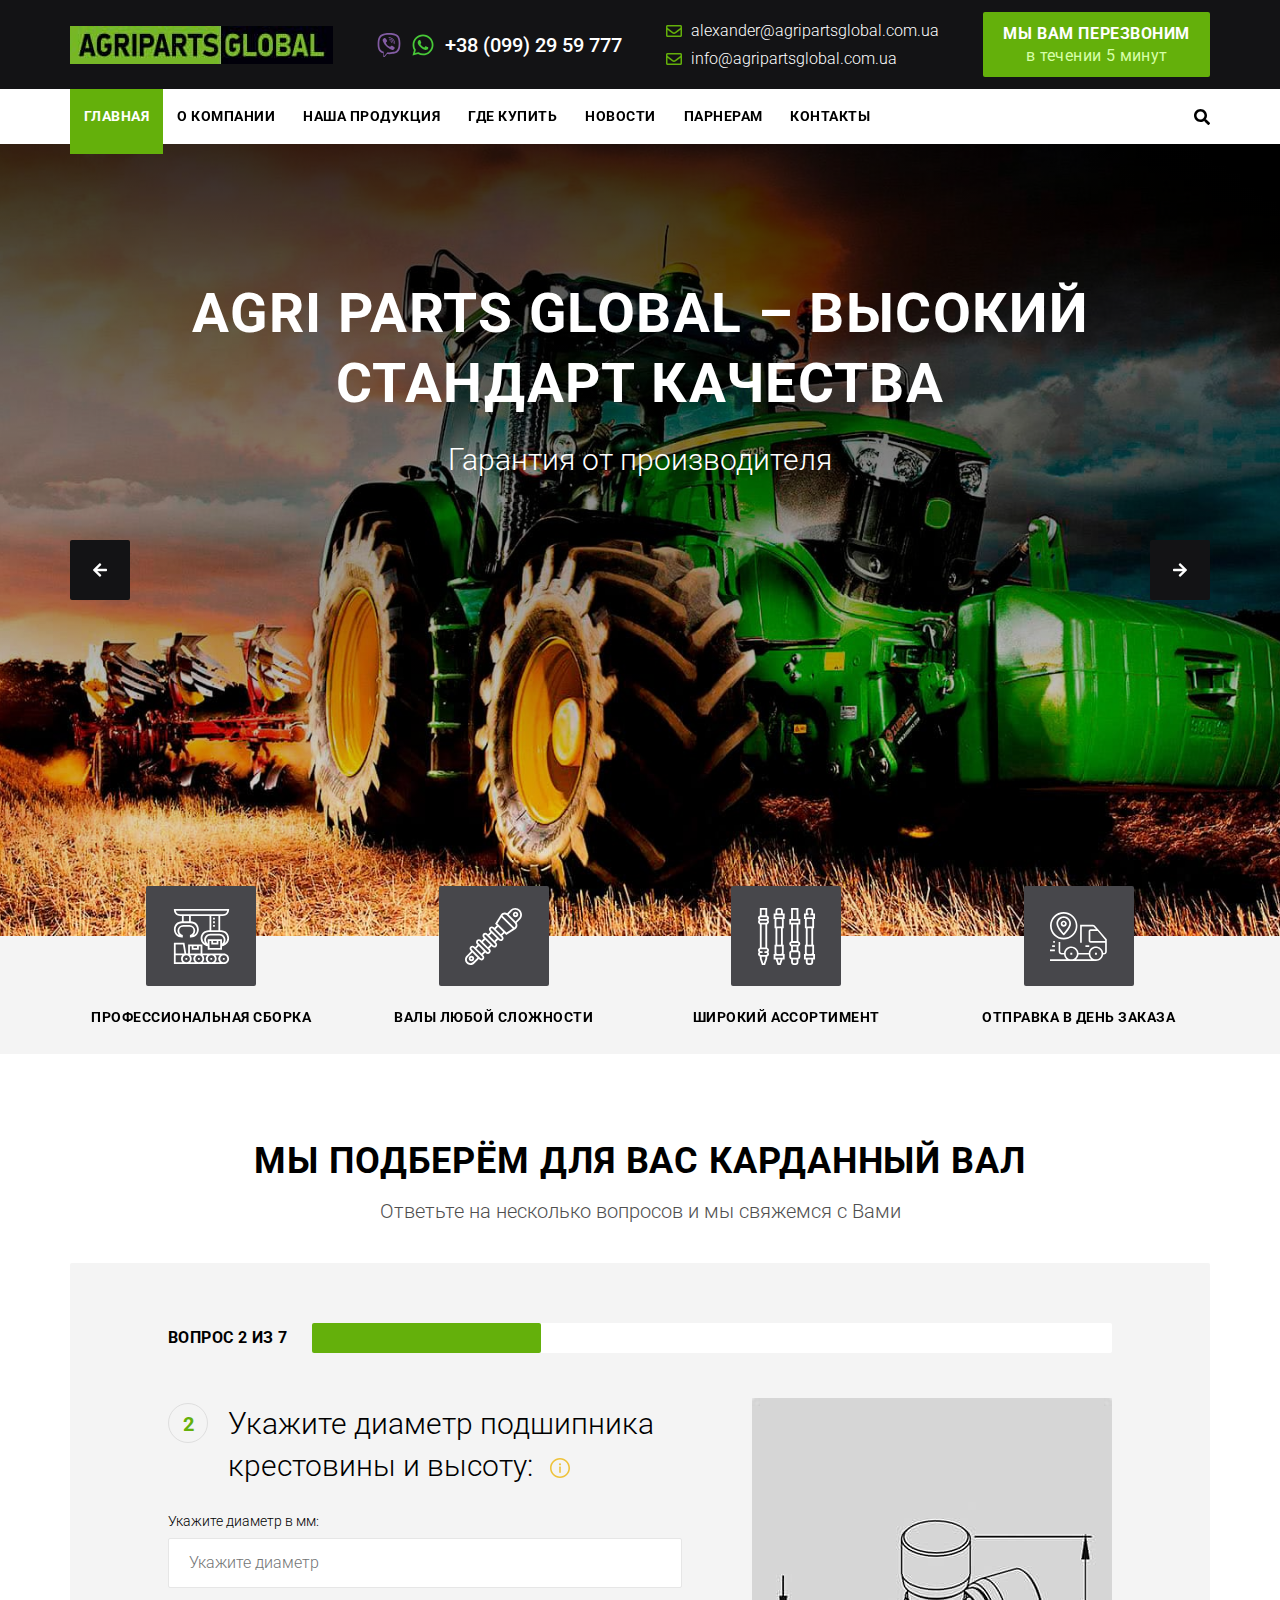
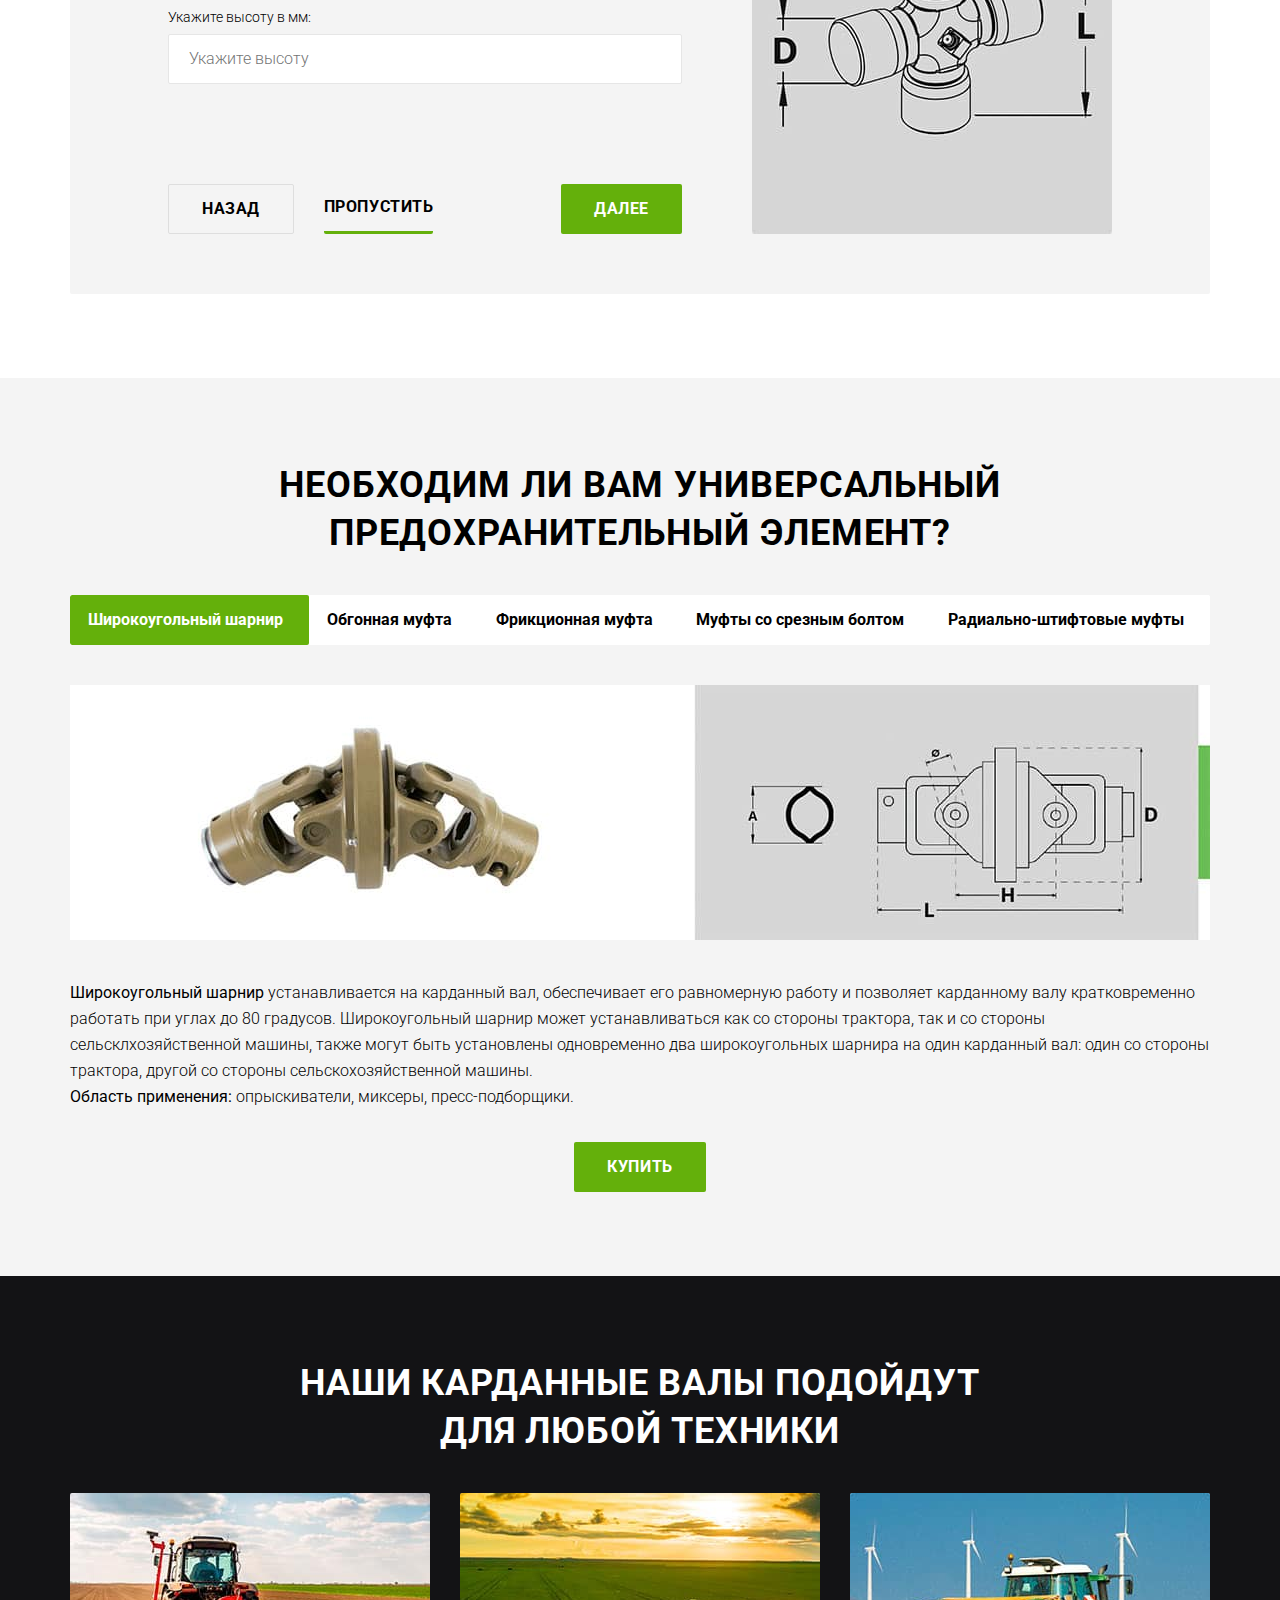
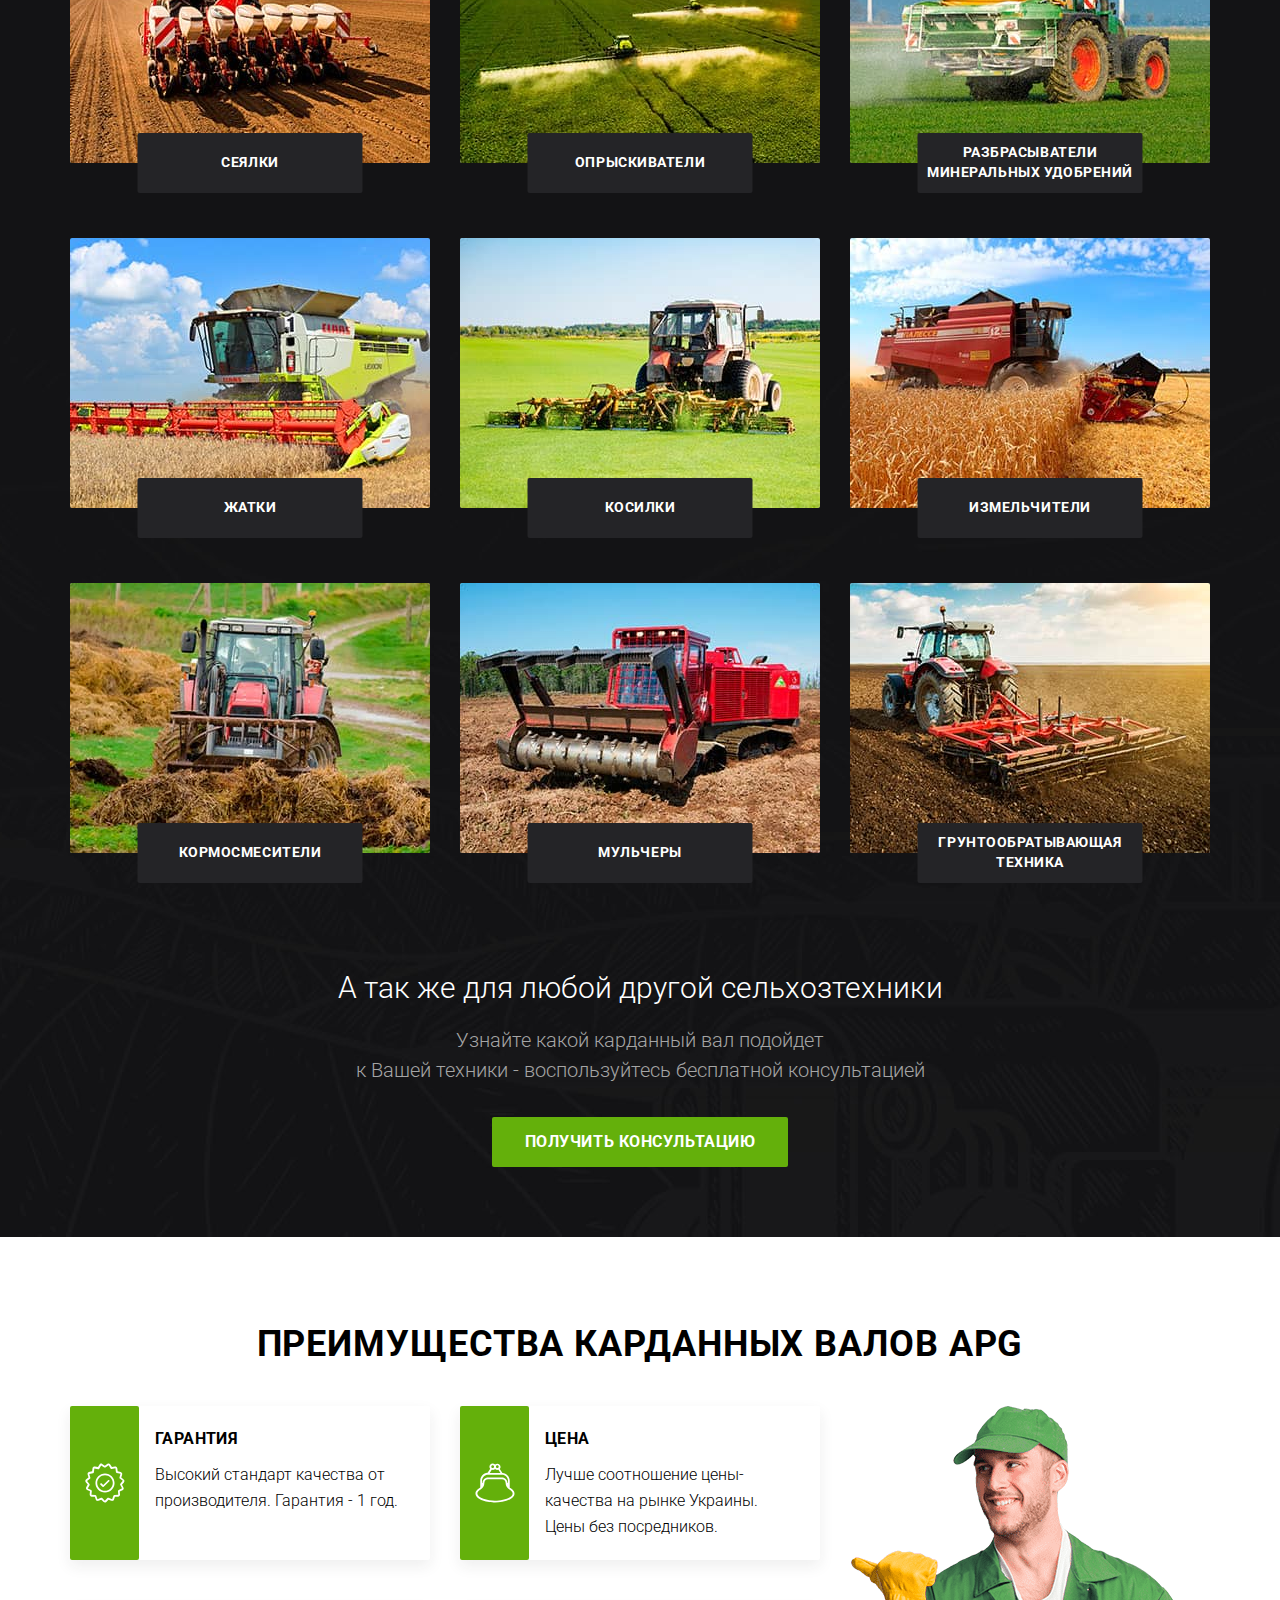
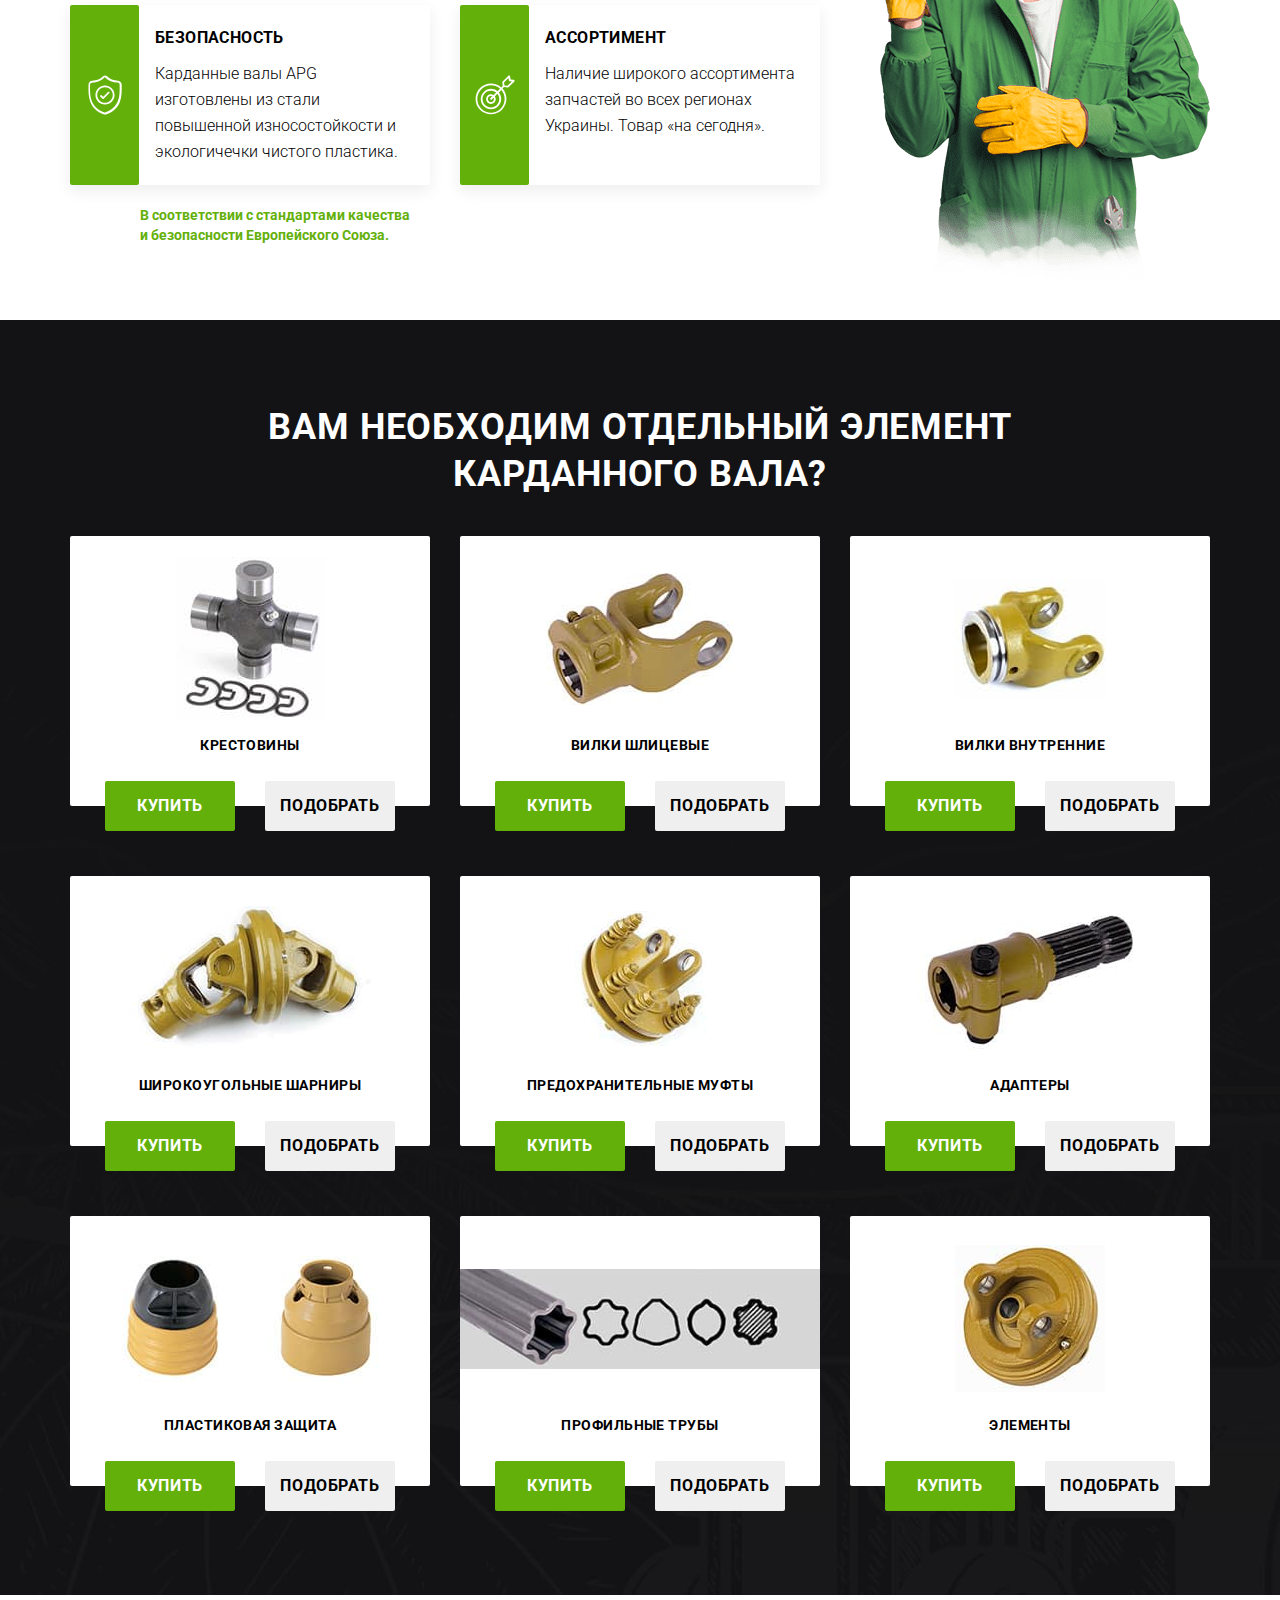
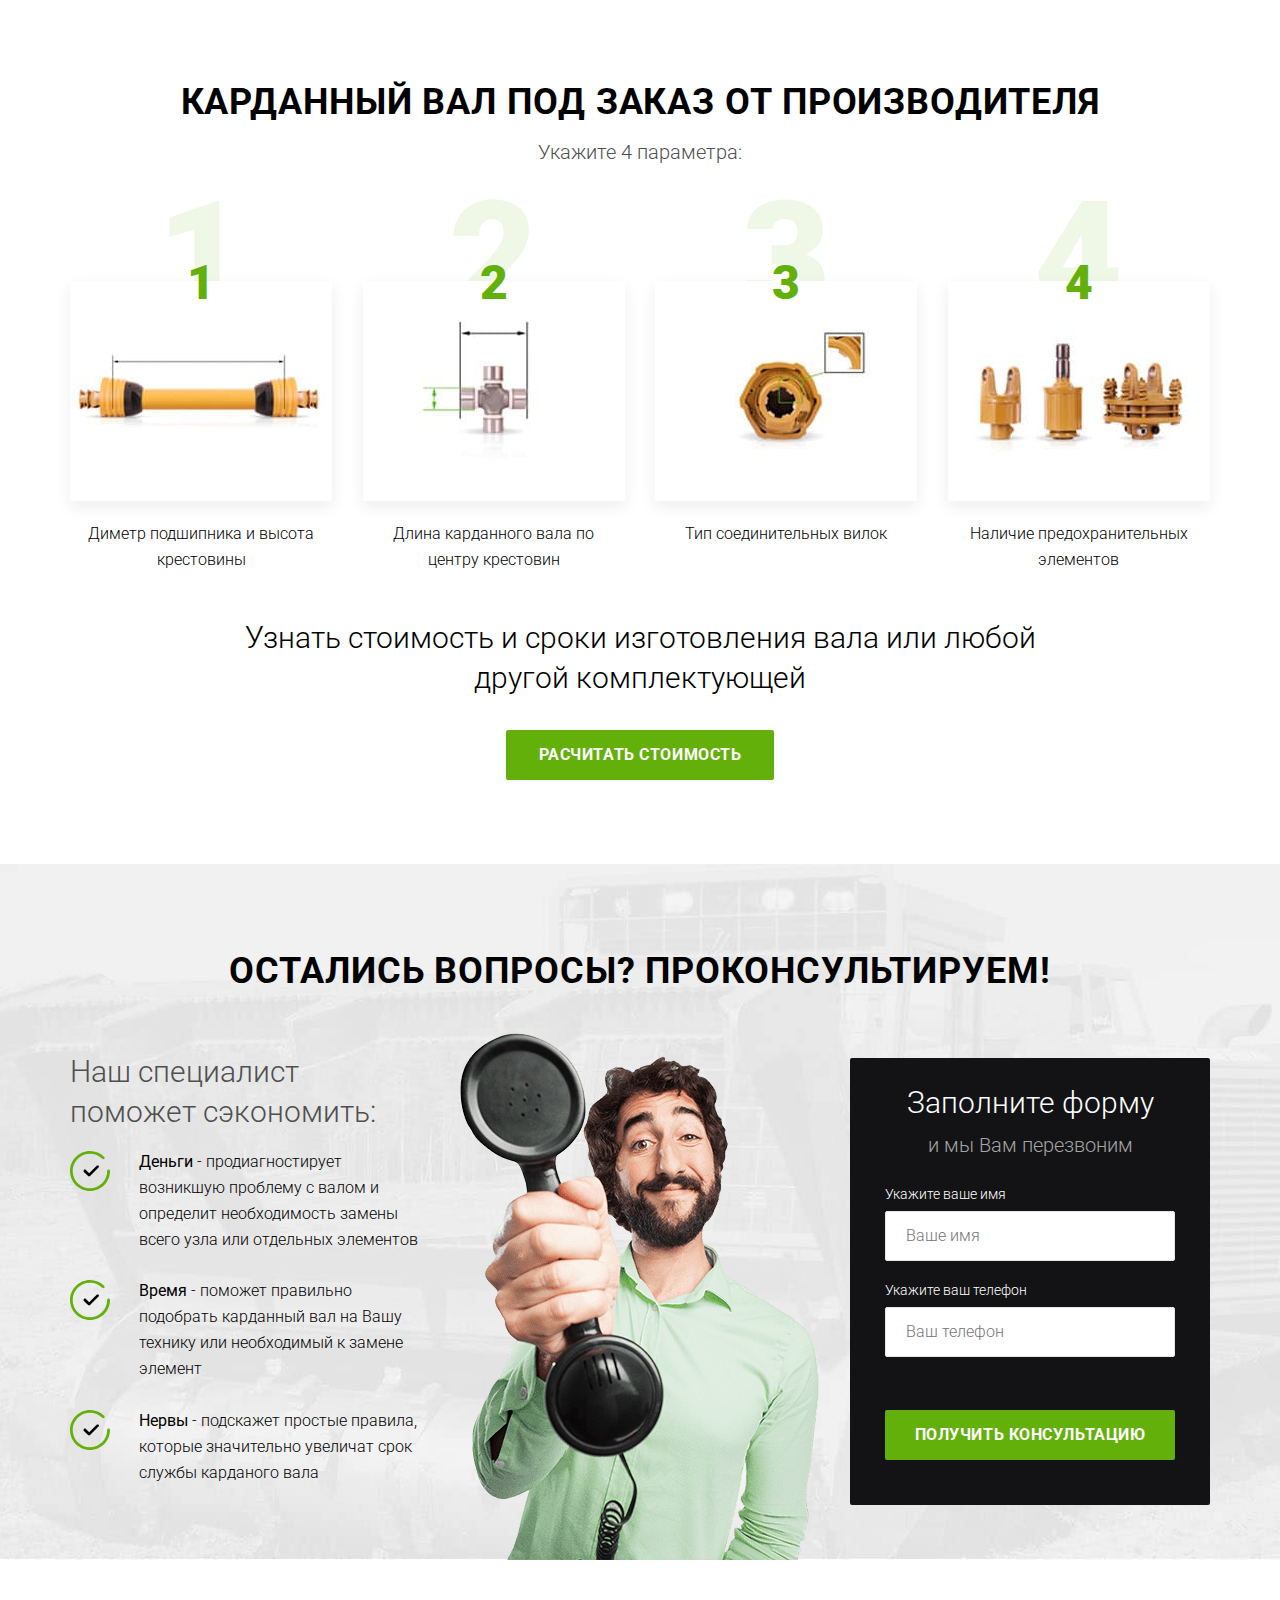
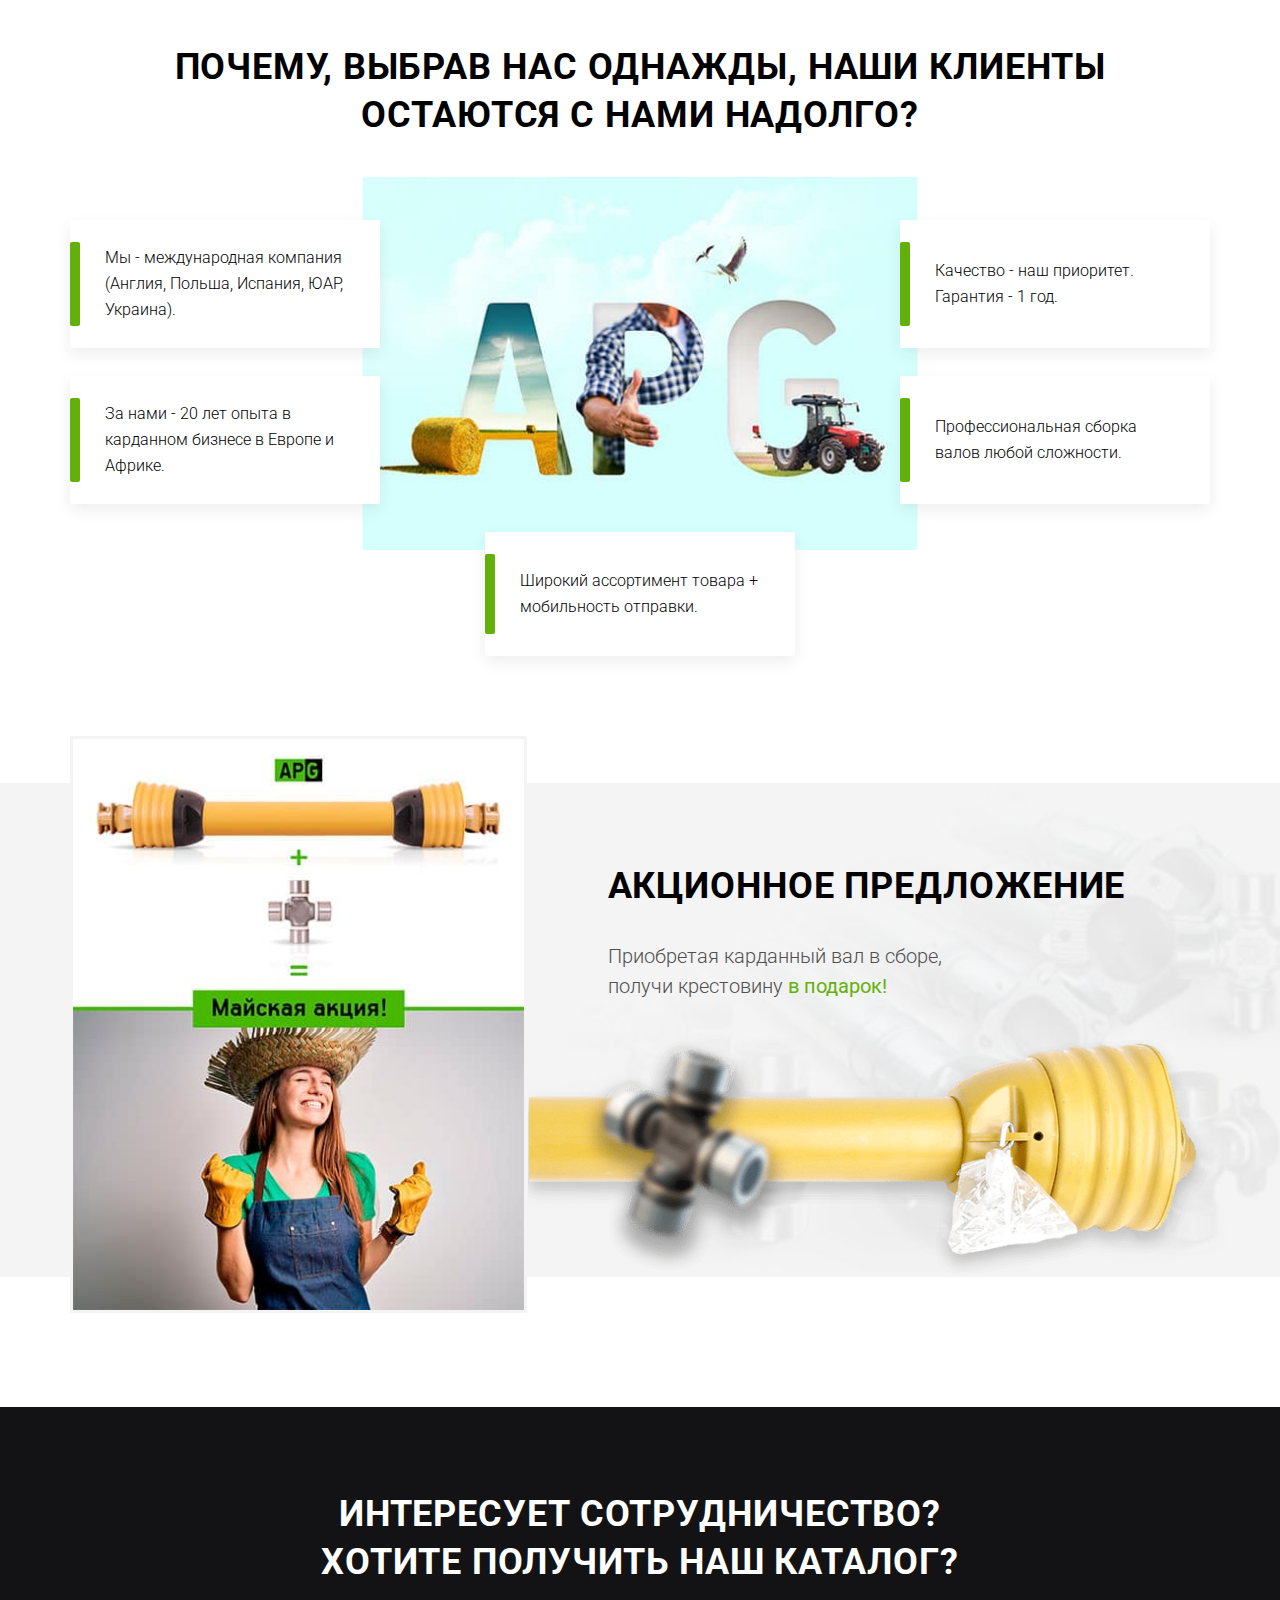
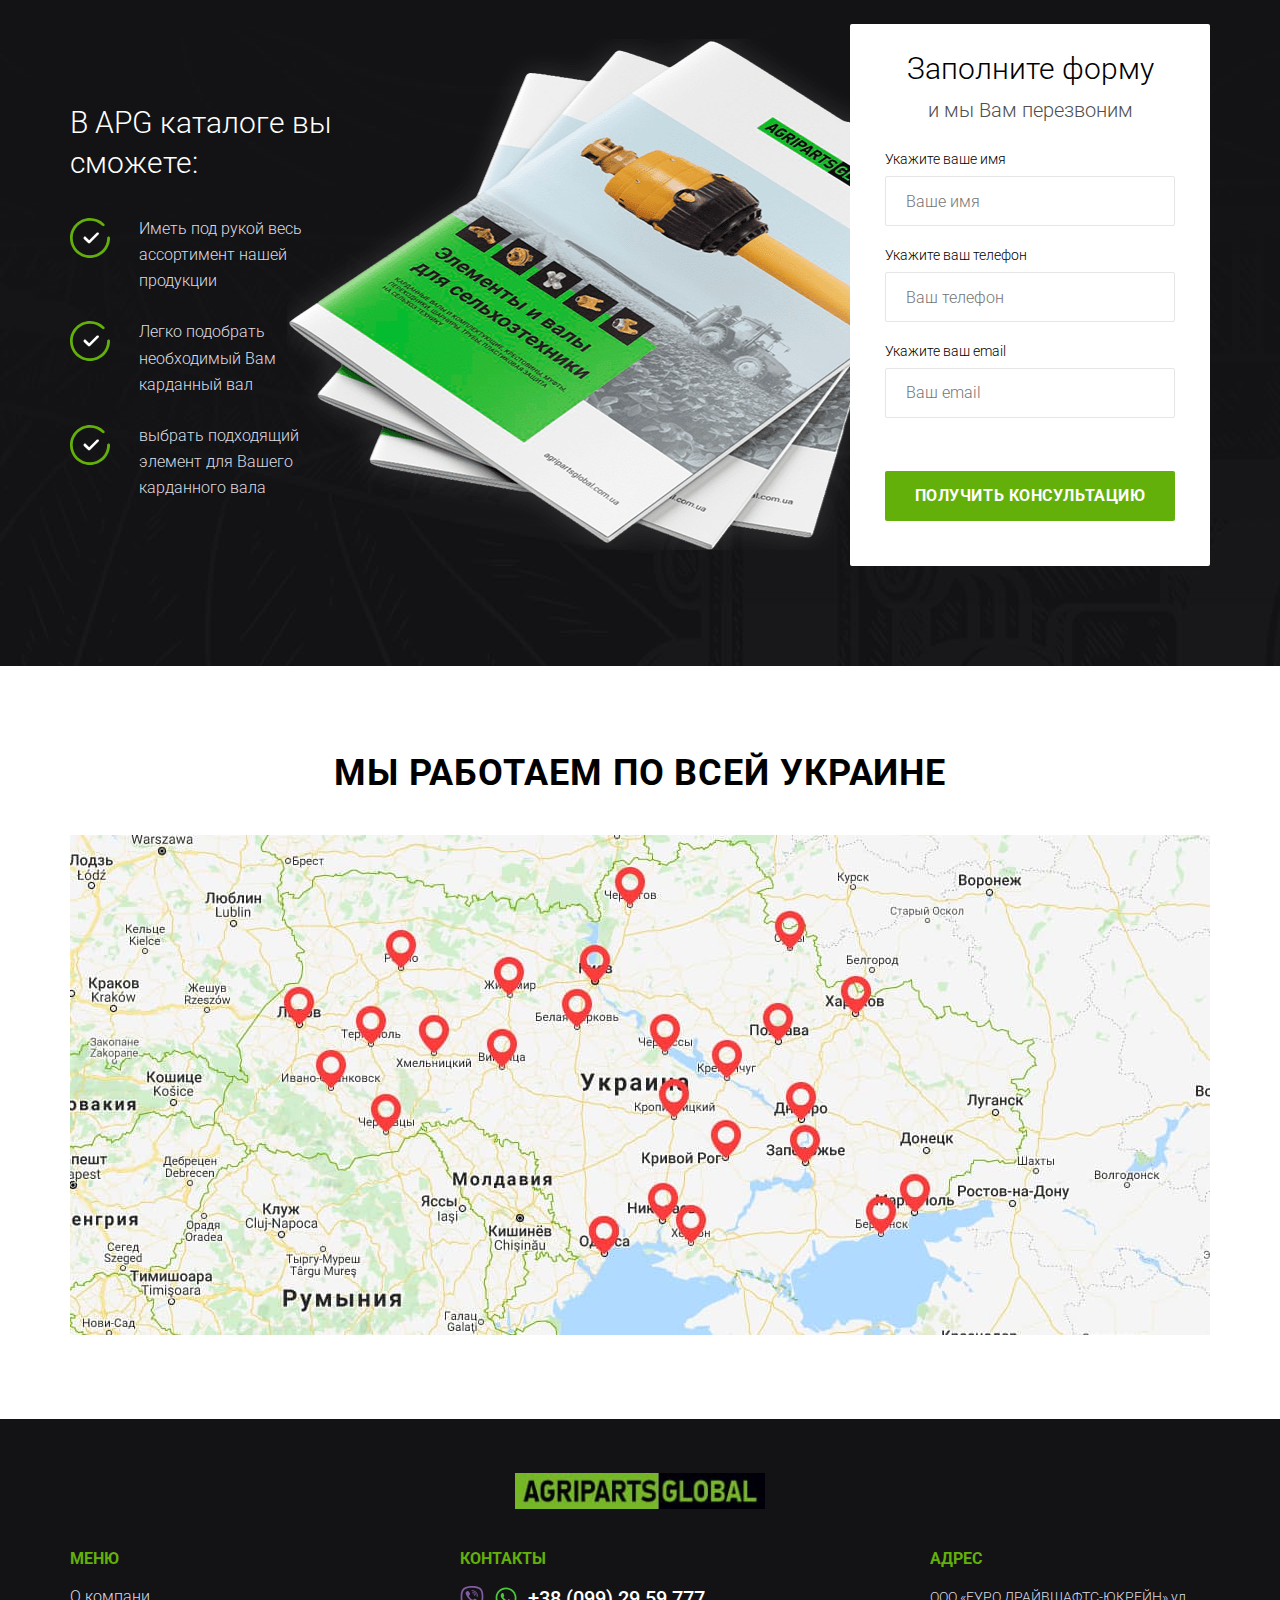
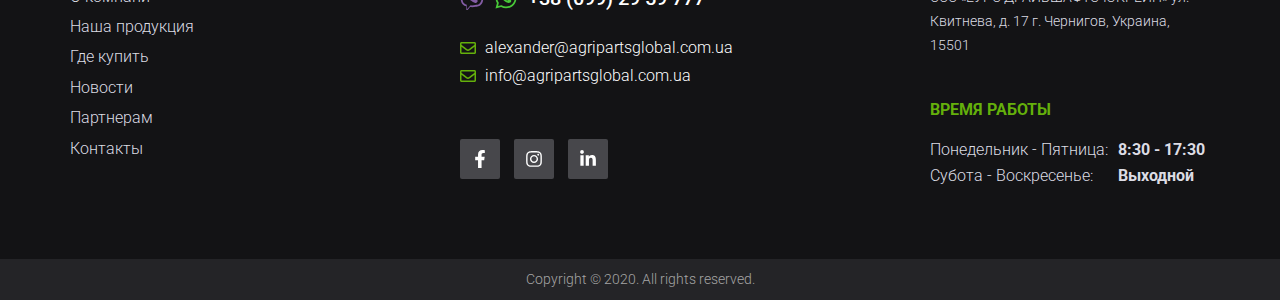
==== index.html @ 428e21d3 "Add files via upload" ====
<!DOCTYPE html>
<html lang="ru">
<head>
	<meta http-equiv="Content-Type" content="text/html; charset=utf-8" />
	<meta name="format-detection" content="telephone=no">
	<meta name="viewport" content="width=device-width, initial-scale=1, user-scalable=no, maximum-scale=1">
	<link rel="icon" type="image/png" href="img/favicon.png" />
	<title> - Главная</title>
	<link rel="stylesheet" type="text/css" href="css/app.css" />
	<link rel="stylesheet" type="text/css" href="css/magnific-popup.css" />
	<link rel="stylesheet" type="text/css" href="css/slick.css" />
	<link rel="stylesheet" type="text/css" href="css/jquery.powertip.css" />
	<link href="https://fonts.googleapis.com/css2?family=Roboto:wght@300;400;500;700;900&display=swap" rel="stylesheet">
</head>
<body class="loaded">


<!-- BEGIN BODY -->
<div class="main-wrapper">

	<!-- BEGIN HEADER -->
	<header class="header">
		<div class="header__top">
			<div class="container ">
				<a href="#" class="mm-toggle burger header__burger">
					<div class="burger__icon"></div>
				</a>
				<a href="#" class="header__logo logo"><img src="img/logo.jpg" alt=""></a>
	
				<div class="phone header__phone">
					<a href="viber://add?number=380992959777" class="phone__icon phone__icon--viber"><svg class="icon icon-viber"><use xlink:href="img/sprite.svg#viber"></use></svg></a>
					<a href="whatsapp://send?phone=380992959777" class="phone__icon phone__icon--whatsapp"><svg class="icon icon-whatsapp"><use xlink:href="img/sprite.svg#whatsapp"></use></svg></a>
					<a href="tel:380992959777" class="phone__number">+38 (099) 29 59 777</a>
				</div>
	
				<div class="address-list header__address-list">
					<div class="address-list__item">
						<svg class="icon icon-envelope"><use xlink:href="img/sprite.svg#envelope"></use></svg>
						<a href="mailto:alexander@agripartsglobal.com.ua">alexander@agripartsglobal.com.ua</a>
					</div>
					<div class="address-list__item">
						<svg class="icon icon-envelope"><use xlink:href="img/sprite.svg#envelope"></use></svg>
						<a href="mailto:info@agripartsglobal.com.ua">info@agripartsglobal.com.ua</a>
					</div>
				</div>
				
				<a href="#" class="header__call call">Мы вам перезвоним <span>в течении 5 минут</span></a>
	
				
			</div>
		</div>
	
		<div class="header__bottom">
			<div class="container">
				<ul class="main-menu">
					<li class="current-menu-item"><a href="#">Главная</a></li>
					<li><a href="#">О компании</a></li>
					<li><a href="#">Наша продукция</a></li>
					<li><a href="#">Где купить</a></li>
					<li><a href="#">Новости</a></li>
					<li><a href="#">Парнерам</a></li>
					<li><a href="#">Контакты</a></li>
				</ul>
	
				<a href="#popup-search" class="header__search-btn search-btn open-popup-link">
					<svg class="icon icon-zoom"><use xlink:href="img/sprite.svg#zoom"></use></svg>
				</a>
			</div>
		</div>
		
		<div class="mobile-navbar ">
			<div class="mobile-navbar__container">
				<div class="mobile-navbar__header">
					<div class="mobile-navbar__close mm-toggle"></div>
				</div>
				<div class="mobile-navbar__main">
					<div class="mm-search">
						<form action="#">
							<input type="text" class="form-input" placeholder="Поиск">
							<button type="submit" class="form-btn"><svg class="icon icon-zoom"><use xlink:href="img/sprite.svg#zoom"></use></svg></button>
						</form>
					</div>
					<ul class="mobile-menu">
						<li class="mobile-menu__item current-menu-item">
							<a href="#" class="mobile-menu__link">Главная</a>
						</li>
						<li class="mobile-menu__item">
							<a href="#" class="mobile-menu__link">О компании</a>
						</li>
						<li class="mobile-menu__item">
							<a href="#" class="mobile-menu__link">Наша продукция</a>
						</li>
						<li class="mobile-menu__item">
							<a href="#" class="mobile-menu__link">Где купить</a>
						</li>
						<li class="mobile-menu__item">
							<a href="#" class="mobile-menu__link">Новости</a>
						</li>
						<li class="mobile-menu__item">
							<a href="#" class="mobile-menu__link">Парнерам</a>
						</li>
						<li class="mobile-menu__item">
							<a href="#" class="mobile-menu__link">Контакты</a>
						</li>
					</ul>
				</div>
				<div class="mobile-navbar__footer">
					<div class="phone ">
						<a href="viber://add?number=380992959777" class="phone__icon phone__icon--viber"><svg class="icon icon-viber"><use xlink:href="img/sprite.svg#viber"></use></svg></a>
						<a href="whatsapp://send?phone=380992959777" class="phone__icon phone__icon--whatsapp"><svg class="icon icon-whatsapp"><use xlink:href="img/sprite.svg#whatsapp"></use></svg></a>
						<a href="tel:380992959777" class="phone__number">+38 (099) 29 59 777</a>
					</div>
	
					<div class="address-list">
						<div class="address-list__item">
							<svg class="icon icon-envelope"><use xlink:href="img/sprite.svg#envelope"></use></svg>
							<a href="mailto:alexander@agripartsglobal.com.ua">alexander@agripartsglobal.com.ua</a>
						</div>
						<div class="address-list__item">
							<svg class="icon icon-envelope"><use xlink:href="img/sprite.svg#envelope"></use></svg>
							<a href="mailto:info@agripartsglobal.com.ua">info@agripartsglobal.com.ua</a>
						</div>
					</div>
					
					<a href="#" class=" call">Мы вам перезвоним <span>в течении 5 минут</span></a>
					<div class="social ">
						<a href="#" class="social__btn"><svg class="icon icon-facebook"><use xlink:href="img/sprite.svg#facebook"></use></svg></a>
						<a href="#" class="social__btn"><svg class="icon icon-instagram"><use xlink:href="img/sprite.svg#instagram"></use></svg></a>
						<a href="#" class="social__btn"><svg class="icon icon-linkedin"><use xlink:href="img/sprite.svg#linkedin"></use></svg></a>
					</div>
				</div>
			</div>
			<div class="mobile-navbar__overlay mm-toggle"></div>
		</div>
	</header>
	<!-- HEADER EOF   -->

	<!-- BEGIN MAIN -->
	<main class="main" >
		<section class="promo">
			<div class="promo-slider">
				<div class="promo-slider__item" style="background-image: url('img/slide_1.jpg')">
					<div class="container">
						<h1 class="promo__title">AGRI PARTS GLOBAL – высокий стандарт качества</h1>
						<div class="promo__subtitle">Гарантия от производителя</div>
					</div>
				</div>
				<div class="promo-slider__item" style="background-image: url('img/slide_2.jpg')">
					<div class="container">
						<h2 class="promo__title">ассортимент сельхоз валов и комплектующих</h2>
						<div class="promo__subtitle">в Англии, Польше, Испании, Южной Африке и Украине</div>
					</div>
				</div>
				<div class="promo-slider__item" style="background-image: url('img/slide_3.jpg')">
					<div class="container">
						<h2 class="promo__title">100% наличие на складах во всех регионах Украины</h2>
						<div class="promo__subtitle">Производство валов любой сложности</div>
					</div>
				</div>
				<div class="promo-slider__item" style="background-image: url('img/slide_4.jpg')">
					<div class="container">
						<h2 class="promo__title">20-ти летний опыт работы</h2>
						<div class="promo__subtitle">в карданном бизнесе в Европе и Африке</div>
					</div>
				</div>
			</div>
			<div class="promo-slider-pagination">
				<div class="container">
					
				</div>
			</div>
		</section>
		<section class="services">
			<div class="container">
				<div class="services-list row">
					<div class="services-list__item col-md-3 col-6">
						<div class="services-inner">
							<div class="services-inner__icon">
								<svg class="icon icon-assembly"><use xlink:href="img/sprite.svg#assembly"></use></svg>
							</div>
							<div class="services-inner__title">Профессиональная сборка</div>
						</div>
					</div>
					<div class="services-list__item col-md-3 col-6">
						<div class="services-inner">
							<div class="services-inner__icon">
								<svg class="icon icon-spring"><use xlink:href="img/sprite.svg#spring"></use></svg>
							</div>
							<div class="services-inner__title">валы любой сложности</div>
						</div>
					</div>
					<div class="services-list__item col-md-3 col-6">
						<div class="services-inner">
							<div class="services-inner__icon">
								<svg class="icon icon-car-parts"><use xlink:href="img/sprite.svg#car-parts"></use></svg>
							</div>
							<div class="services-inner__title">широкий ассортимент</div>
						</div>
					</div>
					<div class="services-list__item col-md-3 col-6">
						<div class="services-inner">
							<div class="services-inner__icon">
								<svg class="icon icon-tracking"><use xlink:href="img/sprite.svg#tracking"></use></svg>
							</div>
							<div class="services-inner__title">отправка в день заказа</div>
						</div>
					</div>
				</div>
			</div>
		</section>

		<section class="section">
			<div class="container">
				<div class="section__head">
					<h2 class="section__title">Мы подберём для Вас карданный вал</h2>
					<h4 class="section__subtitle">Ответьте на несколько вопросов и мы свяжемся с Вами</h4>
				</div>

				<div class="quiz">
					<div class="quiz__item" style="display: none;">
						<div class="progressbar">
							<div class="progressbar__title">Вопрос 1 из 7</div>
							<div class="progressbar__line"><div style="width: 14.28%"></div></div>
						</div>

						<div class="quiz-wrap">
							<div class="quiz-wrap__content">
								<div class="quiz-wrap__top">
									<div class="quiz__title"><span class="quiz__step">1</span>Укажите информацию о подключаемой сельхоз машине:</div>

									<div class="form-field">
										<label>
											<span class="info-text">Укажите имеющуюся информацию: модель, мощность</span> 
											<span class="info-block tooltips-center" title="Такие данные как модель, мощность (нМ, кВт, лошадиные силы) помогут нам подобрать оптимальный карданный вал именно под вашу технику.">
												<svg class="icon icon-information"><use xlink:href="img/sprite.svg#information"></use></svg>
												
											</span>
										</label>
										<input type="text" class="form-input" placeholder="Укажите имеющуюся информацию">
									</div>
								</div>
								<div class="quiz-wrap__bottom">
									<a href="#" class="btn btn--under">Пропустить</a>
									<a href="#" class="btn btn--r">Далее</a>
								</div>
							
							</div>
							<div class="quiz-wrap__img">
								<img src="img/quiz_step_1.jpg" alt="">
							</div>
						</div>
					</div>
					<div class="quiz__item" >
						<div class="progressbar">
							<div class="progressbar__title">Вопрос 2 из 7</div>
							<div class="progressbar__line"><div style="width: 28.57%"></div></div>
						</div>

						<div class="quiz-wrap">
							<div class="quiz-wrap__content">
								<div class="quiz-wrap__top">
									<div class="quiz__title"><span class="quiz__step">2</span> Укажите диаметр подшипника крестовины и высоту: <span class="info-block tooltips-center" title="Укажите размер крестовины, от её размера зависит мощность вала."><svg class="icon icon-information"><use xlink:href="img/sprite.svg#information"></use></svg></span></div>

									<div class="form-field">
										<label>Укажите диаметр в мм:</label>
										<input type="text" class="form-input" placeholder="Укажите диаметр">
									</div>
									<div class="form-field">
										<label>Укажите высоту в мм:</label>
										<input type="text" class="form-input" placeholder="Укажите высоту">
									</div>
								</div>
								<div class="quiz-wrap__bottom">
									<a href="#" class="btn btn--border">Назад</a>
									<a href="#" class="btn btn--under">Пропустить</a>
									<a href="#" class="btn btn--r">Далее</a>
								</div>
							
							</div>
							<div class="quiz-wrap__img">
								<img src="img/quiz_step_2.jpg" alt="">
							</div>
						</div>
					</div>
					<div class="quiz__item" style="display: none;">
						<div class="progressbar">
							<div class="progressbar__title">Вопрос 3 из 7</div>
							<div class="progressbar__line"><div style="width: 42.85%"></div></div>
						</div>

						<div class="quiz-wrap">
							<div class="quiz-wrap__content">
								<div class="quiz-wrap__top">
									<div class="quiz__title"><span class="quiz__step">3</span> Укажите длину карданного  вала: <span class="info-block tooltips-center" title="Меряем длину карданного вала в сложенном виде по центрам крестовин или по краям вала."><svg class="icon icon-information"><use xlink:href="img/sprite.svg#information"></use></svg></span></div>
									
									<div class="form-field form-radio disabled">
										<label>Укажите диаметр в мм:</label>
										<div class="form-radio__cont">
											<label class="radio" >
												<input type="radio" name="fr-radio" disabled> 
												<span class="radio__figure"></span>
											</label>
											<input type="text" class="form-input" placeholder="Укажите диаметр" disabled="">
										</div>
									</div>
									<div class="form-field form-radio">
										<label>Укажите высоту в мм:</label>
										<div class="form-radio__cont">
											<label class="radio">
												<input type="radio"  name="fr-radio" checked="">
												<span class="radio__figure"></span>
											</label>
											<input type="text" class="form-input" placeholder="Укажите высоту">
										</div>
									</div>
								</div>
								<div class="quiz-wrap__bottom">
									<a href="#" class="btn btn--border">Назад</a>
									<a href="#" class="btn btn--under">Пропустить</a>
									<a href="#" class="btn btn--r">Далее</a>
								</div>
							
							</div>
							<div class="quiz-wrap__img">
								<img src="img/quiz_step_3.jpg" alt="">
							</div>
						</div>
					</div>
					<div class="quiz__item" style="display: none;">
						<div class="progressbar">
							<div class="progressbar__title">Вопрос 4 из 7</div>
							<div class="progressbar__line"><div style="width: 57%"></div></div>
						</div>

						<div class="quiz-wrap">
							<div class="quiz-wrap__content">
								<div class="quiz-wrap__top">
									<div class="quiz__title"><span class="quiz__step">4</span> Укажите количество шлицов со стороны трактора:  <span class="info-block tooltips-center" title="Определяем тип вилки, необходимый для подключения к трактору."><svg class="icon icon-information"><use xlink:href="img/sprite.svg#information"></use></svg></span></div>
									
									<div class="row">
										<div class="col-6">
											<label class="radio">
												<input type="radio" name="shlic">
												<span class="radio__figure"></span>
												<span class="radio__text">6 (Ø34.9мм – стандарт)</span>
											</label>
											<label class="radio">
												<input type="radio" name="shlic">
												<span class="radio__figure"></span>
												<span class="radio__text">6 (Ø28.6мм)</span>
											</label>
											<label class="radio">
												<input type="radio" name="shlic">
												<span class="radio__figure"></span>
												<span class="radio__text">6 (Ø44.3мм)</span>
											</label>
											<label class="radio">
												<input type="radio" name="shlic">
												<span class="radio__figure"></span>
												<span class="radio__text">8 (Ø38мм - стандарт)</span>
											</label>
											<label class="radio">
												<input type="radio" name="shlic">
												<span class="radio__figure"></span>
												<span class="radio__text">8 (Ø42мм)</span>
											</label>
											<label class="radio">
												<input type="radio" name="shlic">
												<span class="radio__figure"></span>
												<span class="radio__text">20</span>
											</label>

										</div>
										<div class="col-6">
											<label class="radio">
												<input type="radio" name="shlic">
												<span class="radio__figure"></span>
												<span class="radio__text">21</span>
											</label>
											<label class="radio">
												<input type="radio" name="shlic">
												<span class="radio__figure"></span>
												<span class="radio__text">Круг</span>
											</label>
											<label class="radio">
												<input type="radio" name="shlic">
												<span class="radio__figure"></span>
												<span class="radio__text">Квадрат</span>
											</label>
											<label class="radio">
												<input type="radio" name="shlic">
												<span class="radio__figure"></span>
												<span class="radio__text">Шестигранник</span>
											</label>
											<label class="radio">
												<input type="radio" name="shlic">
												<span class="radio__figure"></span>
												<span class="radio__text">Шпонка</span>
											</label>
											<label class="radio">
												<input type="radio" name="shlic">
												<span class="radio__figure"></span>
												<span class="radio__text">Другое</span>
											</label>

										</div>
										
									</div>
								</div>
								<div class="quiz-wrap__bottom">
									<a href="#" class="btn btn--border">Назад</a>
									<a href="#" class="btn btn--under">Пропустить</a>
									<a href="#" class="btn btn--r">Далее</a>
								</div>
							
							</div>
							<div class="quiz-wrap__img">
								<img src="img/quiz_step_4.jpg" alt="">
							</div>
						</div>
					</div>
					<div class="quiz__item" style="display: none;">
						<div class="progressbar">
							<div class="progressbar__title">Вопрос 5 из 7</div>
							<div class="progressbar__line"><div style="width: 71%"></div></div>
						</div>

						<div class="quiz-wrap">
							<div class="quiz-wrap__content">
								<div class="quiz-wrap__top">
									<div class="quiz__title"><span class="quiz__step">5</span> Укажите количество шлицов со стороны сельхоз оборудования: <span class="info-block tooltips" title="Определяем тип подключения сельхоз машины"><svg class="icon icon-information"><use xlink:href="img/sprite.svg#information"></use></svg></span></div>
									
									<div class="row">
										<div class="col-6">
											<label class="radio">
												<input type="radio" name="shlic2">
												<span class="radio__figure"></span>
												<span class="radio__text">6 (Ø34.9мм – стандарт)</span>
											</label>
											<label class="radio">
												<input type="radio" name="shlic2">
												<span class="radio__figure"></span>
												<span class="radio__text">6 (Ø28.6мм)</span>
											</label>
											<label class="radio">
												<input type="radio" name="shlic2">
												<span class="radio__figure"></span>
												<span class="radio__text">6 (Ø44.3мм)</span>
											</label>
											<label class="radio">
												<input type="radio" name="shlic2">
												<span class="radio__figure"></span>
												<span class="radio__text">8 (Ø38мм - стандарт)</span>
											</label>
											<label class="radio">
												<input type="radio" name="shlic2">
												<span class="radio__figure"></span>
												<span class="radio__text">8 (Ø42мм)</span>
											</label>
											<label class="radio">
												<input type="radio" name="shlic2">
												<span class="radio__figure"></span>
												<span class="radio__text">20</span>
											</label>

										</div>
										<div class="col-6">
											<label class="radio">
												<input type="radio" name="shlic2">
												<span class="radio__figure"></span>
												<span class="radio__text">21</span>
											</label>
											<label class="radio">
												<input type="radio" name="shlic2">
												<span class="radio__figure"></span>
												<span class="radio__text">Круг</span>
											</label>
											<label class="radio">
												<input type="radio" name="shlic2">
												<span class="radio__figure"></span>
												<span class="radio__text">Квадрат</span>
											</label>
											<label class="radio">
												<input type="radio" name="shlic2">
												<span class="radio__figure"></span>
												<span class="radio__text">Шестигранник</span>
											</label>
											<label class="radio">
												<input type="radio" name="shlic2">
												<span class="radio__figure"></span>
												<span class="radio__text">Шпонка</span>
											</label>
											<label class="radio">
												<input type="radio" name="shlic2">
												<span class="radio__figure"></span>
												<span class="radio__text">Другое</span>
											</label>

										</div>
										
									</div>
								</div>
								<div class="quiz-wrap__bottom">
									<a href="#" class="btn btn--border">Назад</a>
									<a href="#" class="btn btn--under">Пропустить</a>
									<a href="#" class="btn btn--r">Далее</a>
								</div>
							
							</div>
							<div class="quiz-wrap__img">
								<img src="img/quiz_step_4.jpg" alt="">
							</div>
						</div>
					</div>
					<div class="quiz__item" style="display: none;" >
						<div class="progressbar">
							<div class="progressbar__title">Вопрос 6 из 7</div>
							<div class="progressbar__line"><div style="width: 86%"></div></div>
						</div>

						<div class="quiz-wrap">
							<div class="quiz-wrap__content">
								<div class="quiz-wrap__top">
									<div class="quiz__title">
										<span class="quiz__step">6</span> Нужны ли вам предохранительные элементы:
										<div class="quiz__title_sub">Выберите один или два варианта</div>
									</div>
									
									<div class="row check-grid">
										<div class="col-xl-5c col-lg-3 col-md-4 col-sm-6 check-grid__item">
											<label class="checkbox">
												<input type="checkbox">
												<span class="checkbox__img">
													<img src="img/quiz-chek-1.jpg" alt="">
													<span class="info-block tooltips" title="Определяем тип подключения сельхоз машины"><svg class="icon icon-information"><use xlink:href="img/sprite.svg#information"></use></svg></span>
												</span>
												<span class="checkbox__figure"></span>
												<span class="checkbox__text">Обгонная муфта</span>
											</label>
										</div>
										<div class="col-xl-5c col-lg-3 col-md-4 col-sm-6 check-grid__item">
											<label class="checkbox">
												<input type="checkbox">
												<span class="checkbox__img">
													<img src="img/quiz-chek-2.jpg" alt="">
													<span class="info-block tooltips" title="Определяем тип подключения сельхоз машины"><svg class="icon icon-information"><use xlink:href="img/sprite.svg#information"></use></svg></span>
												</span>
												<span class="checkbox__figure"></span>
												<span class="checkbox__text">Радиально- штифтовая муфта</span>
											</label>
										</div>
										<div class="col-xl-5c col-lg-3 col-md-4 col-sm-6 check-grid__item">
											<label class="checkbox">
												<input type="checkbox">
												<span class="checkbox__img">
													<img src="img/quiz-chek-3.jpg" alt="">
													<span class="info-block tooltips" title="Определяем тип подключения сельхоз машины"><svg class="icon icon-information"><use xlink:href="img/sprite.svg#information"></use></svg></span>
												</span>
												<span class="checkbox__figure"></span>
												<span class="checkbox__text">Муфта со  срезным болтом</span>
											</label>
										</div>
										<div class="col-xl-5c col-lg-3 col-md-4 col-sm-6 check-grid__item">
											<label class="checkbox">
												<input type="checkbox">
												<span class="checkbox__img">
													<img src="img/quiz-chek-4.jpg" alt="">
													<span class="info-block tooltips" title="Определяем тип подключения сельхоз машины"><svg class="icon icon-information"><use xlink:href="img/sprite.svg#information"></use></svg></span>
												</span>
												<span class="checkbox__figure"></span>
												<span class="checkbox__text">Фрикционная  муфта</span>
											</label>
										</div>
										<div class="col-xl-5c col-lg-3 col-md-4 col-sm-6 check-grid__item">
											<label class="checkbox">
												<input type="checkbox">
												<span class="checkbox__img">
													<img src="img/quiz-chek-5.jpg" alt="">
													<span class="info-block tooltips" title="Определяем тип подключения сельхоз машины"><svg class="icon icon-information"><use xlink:href="img/sprite.svg#information"></use></svg></span>
												</span>
												<span class="checkbox__figure"></span>
												<span class="checkbox__text">Широкоугольный  шарнир</span>
											</label>
										</div>
									</div>
								</div>
								<div class="quiz-wrap__bottom">
									<a href="#" class="btn btn--border">Назад</a>
									<a href="#" class="btn btn--under">Пропустить</a>
									<a href="#" class="btn btn--r">Далее</a>
								</div>
							
							</div>
							
						</div>
					</div>
					<div class="quiz__item" style="display: none;">
						<div class="progressbar">
							<div class="progressbar__title">Вопрос 7 из 7</div>
							<div class="progressbar__line"><div style="width: 100%"></div></div>
						</div>

						<div class="quiz-wrap">
							<div class="quiz-wrap__content">
								<div class="quiz-wrap__top">
									<div class="quiz__title">
										<span class="quiz__step">7</span> Укажите Ваш номер телефона:
									</div>

									<div class="quiz__form">
										<label>Укажите Ваш номер телефона</label>
										<div class="row">
											<div class="col-sm-8">
												<div class="form-field">
													<input type="tel" class="form-input tel" placeholder="Ваш телефон">
												</div>
											</div>
											<div class="col-sm-4">
												<button type="submit" class="btn btn--block">Отправить</button>
											</div>
										</div>
									</div>
									
								</div>
								<div class="quiz-wrap__bottom justify-content-center">
									<a href="#" class="btn btn--border">Назад</a>
									<a href="#" class="btn btn--under">Пропустить</a>
									
								</div>
							
							</div>
							
						</div>
					</div>
					<div class="quiz__item" style="display: none;">
						<div class="quiz-thanks">
							<div class="quiz-thanks__img" style="background-image: url('img/quiz-img.jpg')"></div>
							<div class="quiz-thanks__content">
								<div class="quiz__title">Спасибо!</div>
								<div class="quiz__subtitle">Пока обрабатывается Ваш запрос,  посетите наш <a href="#" class="link-under">интернет-магазин</a></div>

								<div class="quiz__btn">
									<a href="#" class="btn">Готово</a>
								</div>
							</div>
						</div>
					</div>
				</div>
			</div>
		</section>

		<section class="section section--gray">
			<div class="container">
				<div class="section__head">
					<h2 class="section__title">Необходим ли вам универсальный предохранительный элемент?</h2>
				</div>
				
				<div class="tab-wrap">
					<div class="scrollbar">
						<ul class="nav-tab tabs">
							<li class="nav-tab__item is-active">
								<a href="#tabs_1" class="nav-tab__link">Широкоугольный шарнир</a>
							</li>
							<li class="nav-tab__item">
								<a href="#tabs_2" class="nav-tab__link">Обгонная муфта</a>
							</li>
							<li class="nav-tab__item">
								<a href="#tabs_3" class="nav-tab__link">Фрикционная муфта</a>
							</li>
							<li class="nav-tab__item">
								<a href="#tabs_4" class="nav-tab__link">Муфты со срезным болтом</a>
							</li>
							<li class="nav-tab__item">
								<a href="#tabs_5" class="nav-tab__link">Радиально-штифтовые муфты</a>
							</li>

						</ul>
					</div>
					<div class="box-tab">
						<div class="tab-cont" id="tabs_1">
							<img src="img/tab-img.jpg" alt="" class="tab-img">

							<p><strong>Широкоугольный шарнир</strong> устанавливается на карданный вал, обеспечивает его равномерную работу и позволяет карданному валу кратковременно работать при углах до 80 градусов. Широкоугольный шарнир может устанавливаться как со стороны трактора, так и со стороны сельсклхозяйственной машины, также могут быть установлены одновременно два широкоугольных шарнира на один карданный вал: один со стороны трактора, другой со стороны сельскохозяйственной машины. <br> <strong>Область применения:</strong> опрыскиватели, миксеры, пресс-подборщики.</p>

							<div class="button-wrap">
								<a href="#" class="btn">купить</a>
							</div>
						</div>
						<div class="tab-cont is-hidden" id="tabs_2">
							<img src="img/tab-img_2.jpg" alt="" class="tab-img">

							<p><strong>Обгонная муфта</strong> предназначена для защиты от превышения крутящего момента вызванного инерцией сельскохозяйственой машины, возникающей во время торможения или полной остановки трактора. Обгонная муфта передает крутящий момент только в одном направлении за счет зацепления храповиков за корпус муфты, в противоположном направлении муфта свободно поворачивается. Стандартная обгоная муфта - это муфта правого вращения. Обгонная муфта устанавливается на карданный вал со стороны вала приёма мощности (ВПМ) сельскохозяйственой машины. В случае, если установить обгонную муфту со стороны сельскохозяйственной машины невозможно из-за конструктивный особеностей или, если на карданном вале установлена еще одна предохранительная муфта другого типа, допускается установка обгонной муфты на карданный вал  со стороны вала отбора мощности (ВОМ) трактора. <br><strong>Область применения:</strong> косилки ротационные, грабли-ворошилки, сеялки, прицельные опрыскиватели, устройства, обладающие большой инерционной массой.</p>

							<div class="button-wrap">
								<a href="#" class="btn">купить</a>
							</div>
						</div>
						<div class="tab-cont is-hidden" id="tabs_3">
							<img src="img/tab-img_3.jpg" alt="" class="tab-img">

							<p><strong>Фрикционные муфты</strong> используются на сельскохозяйственных машинах, работающих с постоянными превышениями крутящего момента, которые требуется преодолевать, не прерывая при этом передачу крутящего момента и движения техники. Фрикционная муфта передает крутящий момент при помощи фрикционных накладок, зажатых между фланцевой вилкой и ступицей муфты. Момент срабатывания устанавливают в 2-3 раза больше, чем передаваемый номинальный крутящий момент, но меньше, чем максимальный крутящий момент, передаваемый валом. Фрикционная муфта устанавливается на карданный вал со сторонывала приема мощности (ВПМ) сельскохозяйственой машины. <br>
							<strong>Область применения:</strong> косилки роторные, грабли-ворошилки, пресс-подборщики, мульчеры,  устройства, обладающие большой инерционной массой.
							</p>


							<div class="button-wrap">
								<a href="#" class="btn">купить</a>
							</div>
						</div>
						<div class="tab-cont is-hidden" id="tabs_4">
							<img src="img/tab-img_4.jpg" alt="" class="tab-img">

							<p><strong>Муфты со срезным болтом</strong> предназначены для защиты сельскохозяйственных машин, подверженных внезапным перегрузкам или заклиниванию рабочих узлов. Передача крутящего момента в муфтах со срезным болтом происходит за счет болта, в следствиии чего ступица и фланцевая вилка начинают проворачиваться относительно друг друга, без передачи крутящего момента. Для восстановления работы карданой передачи необходимо заменить поврежденный срезной болт новым. Момент сработывания муфты со срезным болтом устанавливается в 2,5 - 4 раза больше, чем номинальный крутящий момент, передаваемый карданным валом, но не меньше, чем максимальный крутящий момент, передаваемый этим карданным валом. Муфта со срезным болтом устанавливается на карданный вал со стороны вала приема мощности (ВПМ) сельскохозяйственой машины. <br><strong>Область применения:</strong> машины для внесения удобрений, кормораздатчики, и кормосмесители, устройства, подверженные внезапным перегрузкам.</p>

							<div class="button-wrap">
								<a href="#" class="btn">купить</a>
							</div>
						</div>
						<div class="tab-cont is-hidden" id="tabs_5">
							<img src="img/tab-img_5.jpg" alt="" class="tab-img">

							<p><strong>В радиально-штифтовых муфтах</strong> подпружиненные штифты входят в зацепление с соответствующими пазами в корпусе. Сила сжатия пружины в муфте определяет передаваемый крутящий момент. Используются для защиты трактора, а также приводных валов от повреждений, возникающих вследствии перегрузки сельхозмашины во время работы, например, заклинивания рабочих органов. Передача крутящего момента происходит при помощи подпружиненных кулачков. В случае возникновения звука при срабатывании муфты, который является знаком возникновения перегрузки, необходимо остановить технику во избежание возникновения износа и разрушения кулачков. <br><strong>Область применения:</strong> погрузчики, подборщики, роторные грабли-ворошилки, зерновые.</p>

							<div class="button-wrap">
								<a href="#" class="btn">купить</a>
							</div>
						</div>
					</div>
				</div>

			</div>
		</section>

		<section class="section section--dark section-gallery" style="background-image: url('img/section-dark.jpg')">
			<div class="container">
				<div class="section__head">
					<h2 class="section__title">Наши карданные валы подойдут <br>для любой техники</h2>
				</div>
				
				<div class="gallery row">
					<div class="gallery__item col-lg-4 col-sm-6">
						<div class="gallery-inner">
							<div class="gallery-inner__img" style="background-image: url('img/gallery_1.jpg')"></div>
							<div class="gallery-inner__title">сеялки</div>
						</div>
					</div>
					<div class="gallery__item col-lg-4 col-sm-6">
						<div class="gallery-inner">
							<div class="gallery-inner__img" style="background-image: url('img/gallery_2.jpg')"></div>
							<div class="gallery-inner__title">Опрыскиватели</div>
						</div>
					</div>
					<div class="gallery__item col-lg-4 col-sm-6">
						<div class="gallery-inner">
							<div class="gallery-inner__img" style="background-image: url('img/gallery_3.jpg')"></div>
							<div class="gallery-inner__title">Разбрасыватели минеральных удобрений</div>
						</div>
					</div>
					<div class="gallery__item col-lg-4 col-sm-6">
						<div class="gallery-inner">
							<div class="gallery-inner__img" style="background-image: url('img/gallery_4.jpg')"></div>
							<div class="gallery-inner__title">Жатки</div>
						</div>
					</div>
					<div class="gallery__item col-lg-4 col-sm-6">
						<div class="gallery-inner">
							<div class="gallery-inner__img" style="background-image: url('img/gallery_5.jpg')"></div>
							<div class="gallery-inner__title">Косилки</div>
						</div>
					</div>
					<div class="gallery__item col-lg-4 col-sm-6">
						<div class="gallery-inner">
							<div class="gallery-inner__img" style="background-image: url('img/gallery_6.jpg')"></div>
							<div class="gallery-inner__title">Измельчители</div>
						</div>
					</div>
					<div class="gallery__item col-lg-4 col-sm-6">
						<div class="gallery-inner">
							<div class="gallery-inner__img" style="background-image: url('img/gallery_7.jpg')"></div>
							<div class="gallery-inner__title">Кормосмесители</div>
						</div>
					</div>
					<div class="gallery__item col-lg-4 col-sm-6">
						<div class="gallery-inner">
							<div class="gallery-inner__img" style="background-image: url('img/gallery_8.jpg')"></div>
							<div class="gallery-inner__title">Мульчеры</div>
						</div>
					</div>
					<div class="gallery__item col-lg-4 col-sm-6">
						<div class="gallery-inner">
							<div class="gallery-inner__img" style="background-image: url('img/gallery_9.jpg')"></div>
							<div class="gallery-inner__title">грунтообратывающая техника</div>
						</div>
					</div>
				</div>

	
				<div class="section__foot">
					<h3 class="section__title">А так же для любой другой сельхозтехники</h3>
					<h5 class="section__subtitle">Узнайте какой карданный  вал подойдет <br>к Вашей техники - воспользуйтесь бесплатной консультацией</h5>
				</div>

				<div class="button-wrap">
					<a href="#" class="btn">Получить консультацию</a>
				</div>
			</div>
		</section>

		<section class="section section-advantages">
			<div class="container">
				<div class="section__head">
					<h2 class="section__title">Преимущества карданных валов APG</h2>
				</div>
				
				<div class="row">
					<div class="col-lg-8 ">
						<div class="advantages-grid row">
							<div class="advantages-grid__item col-md-6">
								<div class="advantages-inner">
									<div class="advantages-inner__icon">
										<svg class="icon icon-guarantee"><use xlink:href="img/sprite.svg#guarantee"></use></svg>
									</div>
									<div class="advantages-inner__title">Гарантия</div>
									<div class="advantages-inner__descr">Высокий стандарт качества от производителя. Гарантия - 1 год.</div>
								</div>
							</div>
							<div class="advantages-grid__item col-md-6">
								<div class="advantages-inner">
									<div class="advantages-inner__icon">
										<svg class="icon icon-purse"><use xlink:href="img/sprite.svg#purse"></use></svg>
									</div>
									<div class="advantages-inner__title">Цена</div>
									<div class="advantages-inner__descr">Лучше соотношение цены-качества на рынке Украины. Цены без посредников.</div>
								</div>
							</div>
							<div class="advantages-grid__item col-md-6">
								<div class="advantages-inner">
									<div class="advantages-inner__icon">
										<svg class="icon icon-shield"><use xlink:href="img/sprite.svg#shield"></use></svg>
									</div>
									<div class="advantages-inner__title">Безопасность</div>
									<div class="advantages-inner__descr">Карданные валы APG изготовлены из стали повышенной износостойкости и экологичечки чистого пластика.</div>
								</div>
							</div>
							<div class="advantages-grid__item col-md-6">
								<div class="advantages-inner">
									<div class="advantages-inner__icon">
										<svg class="icon icon-target"><use xlink:href="img/sprite.svg#target"></use></svg>
									</div>
									<div class="advantages-inner__title">Ассортимент</div>
									<div class="advantages-inner__descr">Наличие широкого ассортимента запчастей во всех регионах Украины. Товар «на сегодня».</div>
								</div>
							</div>
							<div class="advantages-grid__subtext col-md-6">
								<div class="advantages-subtext">
									В соответствии с стандартами качества и безопасности Европейского Союза.
								</div>
							</div>
						</div>
					</div>
					<div class="col-lg-4 hidden-md">
						<img src="img/man.png" alt="">
					</div>
				</div>
			</div>
		</section>

		<section class="section section--dark section-cards" style="background-image: url('img/section-dark.jpg')">
			<div class="container">
				<div class="section__head">
					<h2 class="section__title">Вам необходим отдельный элемент <br>карданного вала?</h2>
				</div>
				
				<div class="cards row justify-content-center">
					<div class="cards__item col-lg-4 col-sm-6">
						<div class="card-inner">
							<div class="card-inner__block">
								<div class="card-inner__img">
									<img src="img/card_1.jpg" alt="">
								</div>
								<div class="card-inner__title">Крестовины</div>
							</div>
							<div class="card-inner__buttons">
								<a href="#" class="btn">Купить</a>
								<a href="#" class="btn btn--default">Подобрать</a>
							</div>
						</div>
					</div>
					<div class="cards__item col-lg-4 col-sm-6">
						<div class="card-inner">
							<div class="card-inner__block">
								<div class="card-inner__img">
									<img src="img/card_2.jpg" alt="">
								</div>
								<div class="card-inner__title">Вилки шлицевые</div>
							</div>
							<div class="card-inner__buttons">
								<a href="#" class="btn">Купить</a>
								<a href="#" class="btn btn--default">Подобрать</a>
							</div>
						</div>
					</div>
					<div class="cards__item col-lg-4 col-sm-6">
						<div class="card-inner">
							<div class="card-inner__block">
								<div class="card-inner__img">
									<img src="img/card_3.jpg" alt="">
								</div>
								<div class="card-inner__title">Вилки внутренние</div>
							</div>
							<div class="card-inner__buttons">
								<a href="#" class="btn">Купить</a>
								<a href="#" class="btn btn--default">Подобрать</a>
							</div>
						</div>
					</div>
					<div class="cards__item col-lg-4 col-sm-6">
						<div class="card-inner">
							<div class="card-inner__block">
								<div class="card-inner__img">
									<img src="img/card_4.jpg" alt="">
								</div>
								<div class="card-inner__title">Широкоугольные шарниры</div>
							</div>
							<div class="card-inner__buttons">
								<a href="#" class="btn">Купить</a>
								<a href="#" class="btn btn--default">Подобрать</a>
							</div>
						</div>
					</div>
					<div class="cards__item col-lg-4 col-sm-6">
						<div class="card-inner">
							<div class="card-inner__block">
								<div class="card-inner__img">
									<img src="img/card_5.jpg" alt="">
								</div>
								<div class="card-inner__title">Предохранительные муфты</div>
							</div>
							<div class="card-inner__buttons">
								<a href="#" class="btn">Купить</a>
								<a href="#" class="btn btn--default">Подобрать</a>
							</div>
						</div>
					</div>
					<div class="cards__item col-lg-4 col-sm-6">
						<div class="card-inner">
							<div class="card-inner__block">
								<div class="card-inner__img">
									<img src="img/card_6.jpg" alt="">
								</div>
								<div class="card-inner__title">адаптеры</div>
							</div>
							<div class="card-inner__buttons">
								<a href="#" class="btn">Купить</a>
								<a href="#" class="btn btn--default">Подобрать</a>
							</div>
						</div>
					</div>
					<div class="cards__item col-lg-4 col-sm-6">
						<div class="card-inner">
							<div class="card-inner__block">
								<div class="card-inner__img">
									<img src="img/card_7.jpg" alt="">
								</div>
								<div class="card-inner__title">Пластиковая защита</div>
							</div>
							<div class="card-inner__buttons">
								<a href="#" class="btn">Купить</a>
								<a href="#" class="btn btn--default">Подобрать</a>
							</div>
						</div>
					</div>
					<div class="cards__item col-lg-4 col-sm-6">
						<div class="card-inner">
							<div class="card-inner__block">
								<div class="card-inner__img">
									<img src="img/card_8.jpg" alt="">
								</div>
								<div class="card-inner__title">Профильные трубы</div>
							</div>
							<div class="card-inner__buttons">
								<a href="#" class="btn">Купить</a>
								<a href="#" class="btn btn--default">Подобрать</a>
							</div>
						</div>
					</div>
					<div class="cards__item col-lg-4 col-sm-6">
						<div class="card-inner">
							<div class="card-inner__block">
								<div class="card-inner__img">
									<img src="img/card_9.jpg" alt="">
								</div>
								<div class="card-inner__title">Элементы</div>
							</div>
							<div class="card-inner__buttons">
								<a href="#" class="btn">Купить</a>
								<a href="#" class="btn btn--default">Подобрать</a>
							</div>
						</div>
					</div>
				</div>
			</div>
		</section>
		
		<section class="section">
			<div class="container">
				<div class="section__head">
					<h2 class="section__title">Карданный вал под заказ от производителя</h2>
					<h5 class="section__subtitle">Укажите 4 параметра:</h5>
				</div>
				
				<div class="cd-params row justify-content-center">
					<div class="cd-params__item col-lg-3 col-sm-6">
						<div class="cd-params-inner" data-number="1">
							<div class="cd-params-inner__number" >1</div>
							<div class="cd-params-inner__img">
								<img src="img/params_1.jpg" alt="">
							</div>
							<div class="cd-params-inner__title">Диметр подшипника и высота крестовины</div>
						</div>
					</div>
					<div class="cd-params__item col-lg-3 col-sm-6">
						<div class="cd-params-inner" data-number="2">
							<div class="cd-params-inner__number" >2</div>
							<div class="cd-params-inner__img">
								<img src="img/params_2.jpg" alt="">
							</div>
							<div class="cd-params-inner__title">Длина карданного вала по центру крестовин</div>
						</div>
					</div>
					<div class="cd-params__item col-lg-3 col-sm-6">
						<div class="cd-params-inner" data-number="3">
							<div class="cd-params-inner__number" >3</div>
							<div class="cd-params-inner__img">
								<img src="img/params_3.jpg" alt="">
							</div>
							<div class="cd-params-inner__title">Тип соединительных вилок</div>
						</div>
					</div>
					<div class="cd-params__item col-lg-3 col-sm-6">
						<div class="cd-params-inner" data-number="4">
							<div class="cd-params-inner__number" >4</div>
							<div class="cd-params-inner__img">
								<img src="img/params_4.jpg" alt="">
							</div>
							<div class="cd-params-inner__title">Наличие предохранительных элементов</div>
						</div>
					</div>
				</div>

				<div class="section__foot">
					<h3 class="section__title">Узнать стоимость и сроки изготовления вала или любой другой комплектующей</h3>
				</div>

				<div class="button-wrap">
					<a href="#popup-callback" class="btn open-popup-link">Расчитать стоимость</a>
				</div>
				
			</div>
		</section>

		<section class="section section-question" style="background-image: url('img/mulcher.jpg')">
			<div class="container">
				<div class="section__head">
					<h2 class="section__title">Остались вопросы? Проконсультируем!</h2>
				</div>
				
				<div class="cd-question row align-items-lg-center">
					<div class="cd-question__item col-xl-4 col-md-6 ">
						<div class="h3">Наш специалист поможет сэкономить:</div>
						<ul class="check-list check-list--white">
							<li><strong>Деньги</strong> - продиагностирует возникшую проблему с валом и определит необходимость замены всего узла или отдельных элементов</li>
							<li><strong>Время</strong> - поможет правильно подобрать карданный вал на Вашу технику или необходимый к замене элемент</li>
							<li><strong>Нервы</strong> - подскажет простые правила, которые значительно увеличат срок службы карданого вала</li>
						</ul>
					</div>
					<div class="cd-question__item cd-question__item--img col-xl-4 col-lg-4 col-md-6 offset-xl-0 offset-lg-1 hidden-sm">
						<img src="img/img_phone.png" alt="">
					</div>
					<div class="cd-question__item col-xl-4">
						<div class="box-form">
							<div class="box-form__head">
								<div class="h3">Заполните форму</div>
								<div class="section__subtitle">и мы Вам перезвоним</div>
							</div>
							<form action="#">
								<div class="row align-items-end">
									<div class="col-xl-12 col-lg-4">
										<div class="form-field">
											<label>Укажите ваше имя</label>
											<input type="text" class="form-input" placeholder="Ваше имя">
										</div>
									</div>
									<div class="col-xl-12 col-lg-4">
										<div class="form-field">
											<label>Укажите ваш телефон</label>
											<input type="tel" class="form-input tel" placeholder="Ваш телефон">
										</div>
									</div>
									<div class="col-xl-12 col-lg-4">
										<div class="form-button">
											<button type="submit" class="btn btn--block">Получить консультацию</button>
										</div>
									</div>
								</div>
							</form>
						</div>
					</div>
					
				</div>
			</div>
		</section>

		<section class="section " >
			<div class="container">
				<div class="section__head">
					<h2 class="section__title">Почему, выбрав нас однажды, наши клиенты остаются с нами надолго?</h2>
				</div>
				<div class="cd-selected-wrap">
					<div class="cd-select-img"></div>
					<div class="cd-selected">
						
						<div class="cd-selected__item">
							<div class="cd-selected-inner">
								Мы - международная компания (Англия, Польша, Испания, ЮАР, Украина).
							</div>
						</div>
						<div class="cd-selected__item">
							<div class="cd-selected-inner">
								Качество - наш приоритет. Гарантия - 1 год.
							</div>
						</div>
						<div class="cd-selected__item">
							<div class="cd-selected-inner">
								За нами - 20 лет опыта в карданном бизнесе в Европе и Африке.
							</div>
						</div>
						<div class="cd-selected__item">
							<div class="cd-selected-inner">
								Профессиональная сборка валов любой сложности.
							</div>
						</div>
						<div class="cd-selected__item">
							<div class="cd-selected-inner">
								Широкий ассортимент товара + мобильность отправки.
							</div>
						</div>

					</div>
				</div>
			</div>
		</section>

		<section class="section-action " >
			<div class="container">
				<div class="row action-wrap align-items-center align-items-md-start">
					<div class="col-md-5 col-sm-6 action-wrap__img">
						<img src="img/action.jpg" alt="">
					</div>
					<div class="col-md-7 col-sm-6 action-wrap__content">
						<div class="section__head">
							<h2 class="section__title">Акционное предложение</h2>
							<h5 class="section__subtitle">Приобретая карданный вал в сборе, получи крестовину <strong class="color-success">в подарок!</strong></h5>
						</div>
						<div class="val">
							<img src="img/action_2.png" alt="">
						</div>
					</div>
				</div>
			</div>
		</section>

		<section class="section section-catalogs section--dark" style="background-image: url('img/section-dark-2.jpg')">
			<div class="container">
				<div class="section__head">
					<h2 class="section__title">Интересует сотрудничество? <br>Хотите получить наш каталог?</h2>
				</div>
				
				<div class="cd-question row align-items-lg-center">
					<div class="cd-question__item cd-question__content col-xl-3 col-lg-4 col-md-5">
						<div class="h3">В APG каталоге вы сможете:</div>
						<ul class="check-list">
							<li>Иметь под рукой весь ассортимент нашей продукции</li>
							<li>Легко подобрать необходимый Вам карданный вал</li>
							<li>выбрать подходящий элемент для Вашего карданного вала</li>
						</ul>
					</div>
					<div class="cd-question__item catalogs col-xl-5 col-lg-8 col-md-7 hidden-sm">
						<img src="img/catalogs.png" alt="">
					</div>
					<div class="cd-question__item col-xl-4">
						<div class="box-form box-form--white">
							<div class="box-form__head">
								<div class="h3">Заполните форму</div>
								<div class="section__subtitle">и мы Вам перезвоним</div>
							</div>
							<form action="#">
								<div class="row align-items-end justify-content-center">
									<div class="col-xl-12 col-lg-4">
										<div class="form-field">
											<label>Укажите ваше имя</label>
											<input type="text" class="form-input" placeholder="Ваше имя">
										</div>
									</div>
									<div class="col-xl-12 col-lg-4">
										<div class="form-field">
											<label>Укажите ваш телефон</label>
											<input type="tel" class="form-input tel" placeholder="Ваш телефон">
										</div>
									</div>
									<div class="col-xl-12 col-lg-4">
										<div class="form-field">
											<label>Укажите ваш email</label>
											<input type="email" class="form-input" placeholder="Ваш email">
										</div>
									</div>
									<div class="col-xl-12 col-lg-4">
										<div class="form-button">
											<button type="submit" class="btn btn--block">Получить консультацию</button>
										</div>
									</div>
								</div>
							</form>
						</div>
					</div>
					
				</div>
			</div>
		</section>

		<section class="section">
			<div class="container">
				<div class="section__head">
					<h2 class="section__title">Мы работаем по всей Украине</h2>
				</div>
				<div class="map">
					<img src="img/map.jpg" alt="">
				</div>
			</div>
		</section>
	</main>
	<!-- MAIN EOF   -->
		
	<!-- BEGIN FOOTER -->
	<footer class="footer">
		<div class="footer__top">
			<div class="container">
				<div class="row">
					<div class="col-12">
						<a href="#" class="footer__logo logo"><img src="img/logo.jpg" alt=""></a>
					</div>
					<div class="col-lg-4 col-md-3 col-sm-5 footer-item">
						<div class="footer__title">Меню</div>
						<ul class="footer-menu">
							<li><a href="#">О компани</a></li>
							<li><a href="#">Наша продукция</a></li>
							<li><a href="#">Где купить</a></li>
							<li><a href="#">Новости</a></li>
							<li><a href="#">Партнерам</a></li>
							<li><a href="#">Контакты</a></li>
						</ul>
					</div>
					<div class="col-lg-4 col-md-5 col-sm-7 footer-item">
						<div class="footer__title">Контакты</div>
						
						<div class="phone footer__phone">
							<a href="viber://add?number=380992959777" class="phone__icon phone__icon--viber"><svg class="icon icon-viber"><use xlink:href="img/sprite.svg#viber"></use></svg></a>
							<a href="whatsapp://send?phone=380992959777" class="phone__icon phone__icon--whatsapp"><svg class="icon icon-whatsapp"><use xlink:href="img/sprite.svg#whatsapp"></use></svg></a>
							<a href="tel:380992959777" class="phone__number">+38 (099) 29 59 777</a>
						</div>
	
						<div class="address-list footer__address-list">
							<div class="address-list__item">
								<svg class="icon icon-envelope"><use xlink:href="img/sprite.svg#envelope"></use></svg>
								<a href="mailto:alexander@agripartsglobal.com.ua">alexander@agripartsglobal.com.ua</a>
							</div>
							<div class="address-list__item">
								<svg class="icon icon-envelope"><use xlink:href="img/sprite.svg#envelope"></use></svg>
								<a href="mailto:info@agripartsglobal.com.ua">info@agripartsglobal.com.ua</a>
							</div>
						</div>
	
						<div class="social">
							<a href="#" class="social__btn"><svg class="icon icon-facebook"><use xlink:href="img/sprite.svg#facebook"></use></svg></a>
							<a href="#" class="social__btn"><svg class="icon icon-instagram"><use xlink:href="img/sprite.svg#instagram"></use></svg></a>
							<a href="#" class="social__btn"><svg class="icon icon-linkedin"><use xlink:href="img/sprite.svg#linkedin"></use></svg></a>
						</div>
					</div>
					<div class="col-md-4 col-sm-8 footer-item footer-item--last">
						<div class="footer__title">Адрес</div>
						<div class="address footer__address">ООО «ЕУРО ДРАЙВШАФТC-ЮКРЕЙН» ул. Квитнева, д. 17 г. Чернигов, Украина, 15501</div>
						<div class="footer__title">Время работы</div>
						<div class="time-work">
							<div class="time-work__tr">
								<div class="time-work__td">Понедельник - Пятница:</div>
								<div class="time-work__td nowrap">8:30 - 17:30</div>
							</div>
							<div class="time-work__tr">
								<div class="time-work__td">Субота - Воскресенье:</div>
								<div class="time-work__td">Выходной</div>
							</div>
						</div>
						
					</div>
				</div>
			</div>
		</div>
		<div class="footer__bottom">
			<div class="wrapper">
				<div class="copyright">Copyright &copy; 2020. All rights reserved.</div>
			</div>
		</div>
	</footer>
	<!-- FOOTER EOF   -->

	
	
	<div id="popup-callback" class="popup bg mfp-hide">
		<div class="popup__head">
			<h2 class="popup__title ">Заполните форму</h2>
			<h5 class="popup__subtitle">и мы перезвоним вам в течении 2-х минут</h5>
		</div>
	
		<form action="#" >
			<div class="form-field">
				<label>Укажите ваше имя</label>
				<input type="text" class="form-input" placeholder="Ваше имя">
			</div>
			<div class="form-field">
				<label>Укажите ваш телефон</label>
				<input type="tel" class="form-input tel" placeholder="Ваш телефон">
			</div>
			<div class="form-button text-center">
				<button type="submit" class="btn ">Отправить</button>
			</div>
		</form>
	</div>
	
	<div id="popup-search" class="popup popup-search mfp-hide">
		<form action="#" class="form-search">
			<input type="text" class="form-input" placeholder="Поиск">
			<button type="submit" class="form-btn"><svg class="icon icon-zoom"><use xlink:href="img/sprite.svg#zoom"></use></svg></button>
		</form>
	</div>

</div>
<!-- BODY EOF   -->
<div class="icon-load">
	<div class="ball a"></div>
	<div class="ball b"></div>
	<div class="ball c"></div>
</div>
<script src="js/all.js"></script>

</body>
</html>
---- css/app.css ----
@charset "UTF-8";/*!
 * By: Pit Orel
 * E-mail: orel-1993@yandex.ru
 * Vk: https://vk.com/pit_orel
 */a,abbr,acronym,address,applet,article,aside,audio,b,big,blockquote,body,canvas,caption,center,cite,code,dd,del,details,dfn,div,dl,dt,em,embed,fieldset,figcaption,figure,footer,form,h1,h2,h3,h4,h5,h6,header,hgroup,html,i,iframe,img,ins,kbd,label,legend,li,main,mark,menu,nav,object,ol,output,p,pre,q,ruby,s,samp,section,small,span,strike,strong,sub,summary,sup,table,tbody,td,tfoot,th,thead,time,tr,tt,u,ul,var,video{margin:0;padding:0;border:0;font-size:100%}article,aside,details,figcaption,figure,footer,header,hgroup,main,menu,nav,section{display:block}blockquote,q{quotes:none}blockquote:after,blockquote:before,q:after,q:before{content:'';content:none}table{border-collapse:collapse;border-width:0;padding:0;margin:0}html{height:100%;-webkit-text-size-adjust:none;-ms-text-size-adjust:none;font-size:62.5%;box-sizing:border-box;-ms-overflow-style:scrollbar}input,textarea{color:#333;outline:0;border-radius:0;-moz-border-radius:0;-webkit-border-radius:0;-webkit-appearance:none}button,input[type=button],input[type=submit]{cursor:pointer;-webkit-appearance:none;outline:0}input::-ms-clear{display:none}form,td{margin:0;padding:0}a{font-family:inherit;transition:.2s linear;text-decoration:none;outline:0;-webkit-tap-highlight-color:transparent;-webkit-tap-highlight-color:transparent;color:#000}*,:after,:before{box-sizing:border-box}:active,:focus,a:active,a:focus{outline:0}html.lock,html.lock body{overflow:hidden}body{margin:0;padding:0;position:relative;-webkit-font-smoothing:antialiased;-moz-osx-font-smoothing:grayscale;color:#000;font:300 1.6rem/1.63 Roboto,Arial,sans-serif;background:#fff;min-height:100%;display:-ms-flexbox;display:flex}.h1,.h2,.h3,.h4,.h5,.h6,h1,h2,h3,h4,h5,h6{margin-top:0;margin-bottom:0;font-weight:700;line-height:1.2}.h1,h1{font-size:4rem}.h2,h2{font-size:3.5rem}.h3,h3{font-size:2.8rem}.h4,h4{font-size:2.5rem}.h5,h5{font-size:1.8rem}.h6,h6{font-size:1.6rem}a:hover{text-decoration:underline}p{margin-bottom:2rem}ol,ul{margin:0;list-style:none;padding:0}blockquote{border-left:.2rem solid rgba(0,0,0,.5);margin-bottom:2rem;padding:1rem 0 1rem 2rem}img{display:block;max-width:100%}.text-left{text-align:left}.text-center{text-align:center}.text-right{text-align:right}.nowrap{white-space:nowrap}.word-break{word-break:break-all}.ttu{text-transform:uppercase}.italic{font-style:italic}.font-700{font-weight:700}.margin>:last-child{margin-bottom:0}.margin>:first-child{margin-top:0}.color-success{color:#64b00b}.header{width:100%;min-width:32rem;text-align:left;-ms-flex-negative:0;flex-shrink:0}.header__top{background:#131315;color:#fff;padding:1.2rem 0}.header__top .container{display:-ms-flexbox;display:flex;-ms-flex-pack:justify;justify-content:space-between;-ms-flex-align:center;align-items:center}.header__address-list,.header__phone{margin:0 2rem}.header__logo{margin-right:2rem;-ms-flex:none;flex:none}.header__call{margin-left:2rem}.header__bottom .container{display:-ms-flexbox;display:flex;-ms-flex-align:center;align-items:center;-ms-flex-pack:justify;justify-content:space-between}.phone{display:-ms-flexbox;display:flex;-ms-flex-align:center;align-items:center;white-space:nowrap}.phone__number{color:#fff;font-weight:500;font-size:2rem;line-height:2.4rem}.phone__number:hover{text-decoration:none}.phone__icon{margin-right:1rem}.phone__icon .icon{display:block;font-size:2.4rem}.phone__icon--viber .icon{color:#835ca4}.phone__icon--whatsapp .icon{color:#48c938}.address-list__item{position:relative;padding-left:2.5rem;margin-bottom:.2rem}.address-list__item:last-child{margin-bottom:0}.address-list a{font-size:1.6rem;color:#fff}.address-list .icon{position:absolute;top:.5rem;left:0;font-size:1.6rem;display:block;color:#64b00b}.call{border-radius:.2rem;background:#64b00b;color:#fff;text-align:center;font-size:1.6rem;display:block;letter-spacing:.56px;padding:1.1rem 2rem;line-height:1.35;text-transform:uppercase;font-weight:700}.call span{display:block;letter-spacing:.4px;color:#d6ffa7;text-transform:none;font-weight:400}.call:hover{text-decoration:none;background:#569908}.main-menu{display:-ms-flexbox;display:flex}.main-menu a{display:block;height:5.5rem;line-height:5.5rem;text-align:center;padding:0 1.4rem;color:#000;font-size:1.4rem;font-weight:700;text-transform:uppercase;letter-spacing:.49px;position:relative;z-index:1}.main-menu a:hover{text-decoration:none;color:#64b00b}.main-menu a:after{content:'';display:block;position:absolute;top:0;left:0;right:0;bottom:-1rem;transition:.2s linear;z-index:-1;pointer-events:none}.main-menu li.current-menu-item a{color:#fff}.main-menu li.current-menu-item a:after{background:#64b00b}.search-btn .icon{display:block;font-size:1.6rem}.mobile-navbar__container{background:#131315;width:30rem;position:absolute;top:0;height:100%;z-index:100;max-height:100%;transition:.2s linear;-webkit-transform:translateX(-100%);-ms-transform:translateX(-100%);transform:translateX(-100%);overflow:hidden;overflow-y:auto}.mobile-navbar__header{padding:1.1rem 2rem;border-bottom:.1rem solid rgba(255,255,255,.13);display:-ms-flexbox;display:flex;-ms-flex-align:center;align-items:center}.mobile-navbar__main{padding:2.5rem 2rem}.mobile-navbar__footer{padding:2.5rem 2rem;border-top:.1rem solid rgba(255,255,255,.13)}.mobile-navbar__close{margin-left:auto;width:3rem;height:3rem;position:relative;cursor:pointer}.mobile-navbar__close:after,.mobile-navbar__close:before{content:'';display:block;width:2.5rem;height:.3rem;background:#fff;position:absolute;left:.2rem;top:47%}.mobile-navbar__close:after{-webkit-transform:rotate(-45deg);-ms-transform:rotate(-45deg);transform:rotate(-45deg)}.mobile-navbar__close:before{-webkit-transform:rotate(45deg);-ms-transform:rotate(45deg);transform:rotate(45deg)}.mobile-navbar__overlay{background:rgba(19,19,21,.5);position:absolute;top:0;left:0;right:0;bottom:0;z-index:99;opacity:0;-webkit-transform:translateX(-100%);-ms-transform:translateX(-100%);transform:translateX(-100%);transition:opacity .2s ease-in-out,transform .1ms ease-in-out .2s,-webkit-transform .1ms ease-in-out .2s}.mobile-navbar.is-open{position:fixed;top:0;left:0;right:0;height:100%;z-index:9999}.mobile-navbar.is-open .mobile-navbar__container{-webkit-transform:translateX(0);-ms-transform:translateX(0);transform:translateX(0);box-shadow:2px 0 6px rgba(51,51,51,.26)}.mobile-navbar.is-open .mobile-navbar__overlay{opacity:1;-webkit-transform:translateX(0);-ms-transform:translateX(0);transform:translateX(0);transition:opacity .2s ease-in-out}.mobile-navbar .address-list,.mobile-navbar .call,.mobile-navbar .phone{margin-bottom:2rem}.mobile-menu,.mobile-navbar .social{text-align:center}.mobile-menu__item{margin:.2rem 0}.mobile-menu__item.current-menu-item .mobile-menu__link{background:#64b00b}.mobile-menu__link{display:block;padding:1rem;font-size:1.4rem;text-transform:uppercase;border-radius:.2rem;color:#fff;font-weight:700}.mobile-menu__link:hover{text-decoration:none}.burger{height:3rem;width:2.7rem;cursor:pointer;position:relative;display:none}.burger__icon{height:.2rem;width:2.7rem;position:absolute;top:50%;left:50%;border-radius:2.5rem;background-color:#fff;-webkit-transform:translate(-50%,-50%) rotate(0);-ms-transform:translate(-50%,-50%) rotate(0);transform:translate(-50%,-50%) rotate(0);transition:.5s}.burger__icon:after,.burger__icon:before{content:"";position:absolute;height:inherit;border-radius:.5rem;background-color:#fff;margin:auto;width:100%;transition:.5s}.burger__icon:before{top:-.8rem;left:0;-webkit-transform-origin:left;-ms-transform-origin:left;transform-origin:left}.burger__icon:after{bottom:-.8rem;right:0;-webkit-transform-origin:right;-ms-transform-origin:right;transform-origin:right}.main-wrapper{padding:0;min-width:32rem;position:relative;overflow:hidden;opacity:1;-ms-flex:1 1 auto;flex:1 1 auto;display:-ms-flexbox;display:flex;-ms-flex-flow:column nowrap;flex-flow:column nowrap;min-height:100vh;width:100%}.main{width:100%;min-width:32rem;text-align:left;-ms-flex:1 1 auto;flex:1 1 auto}.section{background:#fff;padding:8.4rem 0}.section__head{text-align:center;margin:0 auto 3.7rem}.section__head>:last-child{margin-bottom:0}.section__head>:first-child{margin-top:0}.section__title{font-size:3.6rem;letter-spacing:.9px;text-transform:uppercase;line-height:1.33;font-weight:700;margin-bottom:1rem}.section__subtitle{color:#4f4f4f;font-size:2rem;font-weight:300;margin-bottom:1rem;line-height:1.5}.section__foot{text-align:center;max-width:80rem;margin:4rem auto 0}.section__foot>:last-child{margin-bottom:0}.section__foot>:first-child{margin-top:0}.section__foot .section__title{font-size:3rem;font-weight:300;text-transform:none;letter-spacing:normal;margin-bottom:1.7rem}.section--gray{background:#f4f4f4}.section--dark{background:center bottom no-repeat #131315;color:#fff}.section--dark .h3,.section--dark .section__foot,.section--dark .section__head{color:#fff}.section--dark .section__subtitle{color:#a5a5a5}.section--dark .check-list{color:#dcdce4}.h3{font-size:3rem;font-weight:300;color:#4f4f4f;margin-bottom:1.7rem;line-height:1.33}.tooltip{position:fixed;padding:10px 20px;border:1px solid #b3c9ce;border-radius:4px;text-align:center;font:italic 14px/1.3 sans-serif;color:#333;background:#fff;box-shadow:3px 3px 3px rgba(0,0,0,.3)}.promo{position:relative}.promo__title{font-size:5.5rem;font-weight:700;letter-spacing:1.38px;line-height:1.27;text-transform:uppercase;margin-bottom:1.7rem}.promo__subtitle{font-size:3rem;margin-bottom:1rem}.promo-slider__item{padding:15vh 0;height:88vh;background:center/cover no-repeat #333;color:#fff;text-align:center;position:relative;z-index:1}.promo-slider__item:after{content:'';display:block;position:absolute;top:0;left:0;right:0;bottom:0;z-index:-1;pointer-events:none;background-image:linear-gradient(to bottom,rgba(0,0,0,.8),rgba(0,0,0,0))}.promo-slider-pagination{position:absolute;top:50%;left:0;right:0}.promo-slider-pagination .container{position:relative}.promo-slider-pagination .slick-arrow{position:absolute;top:0;width:6rem;height:6rem;border-radius:.2rem;background-color:#131315;text-align:center;margin:0;padding:0;border:none;font-size:0;transition:.2s linear}.promo-slider-pagination .slick-arrow:hover{background:#64b00b}.promo-slider-pagination .slick-arrow .icon{font-size:1.6rem;color:#fff}.promo-slider-pagination .slick-prev{left:1.5rem}.promo-slider-pagination .slick-next{right:1.5rem}.services{padding:2.5rem 0;background:#f4f4f4}.services-list{margin-top:-7.5rem}.services-inner{text-align:center}.services-inner__icon{width:11rem;height:10rem;border-radius:.2rem;background:#47474b;display:-ms-flexbox;display:flex;-ms-flex-align:center;align-items:center;-ms-flex-pack:center;justify-content:center;margin:0 auto}.services-inner__icon .icon{display:block;color:#fff;font-size:5.7rem}.services-inner__title{letter-spacing:.49px;font-size:1.4rem;font-weight:700;text-transform:uppercase;margin-top:2rem}.quiz{background:#f4f4f4;border-radius:.2rem;padding:6rem 9.8rem}.quiz__item{display:-ms-flexbox;display:flex;-ms-flex-direction:column;flex-direction:column}.quiz-wrap{display:-ms-flexbox;display:flex;-ms-flex:1 0 auto;flex:1 0 auto;min-height:43.6rem}.quiz-wrap__content{-ms-flex:1;flex:1;display:-ms-flexbox;display:flex;-ms-flex-direction:column;flex-direction:column}.quiz-wrap__bottom,.quiz-wrap__top{width:100%}.quiz-wrap__top{-ms-flex:1 0 auto;flex:1 0 auto}.quiz-wrap__bottom{margin-top:auto;padding-top:1.5rem;-ms-flex:none;flex:none;display:-ms-flexbox;display:flex;-ms-flex-wrap:wrap;flex-wrap:wrap;-ms-flex-align:center;align-items:center}.quiz-wrap__bottom a.btn{margin-right:3rem}.quiz-wrap__bottom a.btn:last-child{margin-right:0}.quiz-wrap__img{-ms-flex:none;flex:none;margin-left:7rem}.quiz__title{position:relative;padding-left:6rem;font-size:3rem;line-height:1.4;margin-top:.5rem;margin-bottom:2.3rem}.quiz__title .info-block{margin-right:-3rem;margin-left:1rem}.quiz__title_sub{margin-top:1.5rem;font-size:1.6rem}.quiz__subtitle{font-size:2rem;color:#4f4f4f;font-weight:300;margin-bottom:1rem}.quiz__subtitle .link-under{margin-left:.5rem}.quiz__btn{margin-top:5rem}.quiz__btn .btn{min-width:16.5rem}.quiz__step{position:absolute;top:0;left:0;width:4rem;height:4rem;border:.1rem solid #dedede;text-align:center;line-height:4rem;border-radius:50%;color:#64b00b;font-size:2rem;font-weight:700}.quiz__form{max-width:55.5rem;margin:7rem auto 3rem}.quiz-thanks{display:-ms-flexbox;display:flex;height:100%;margin:0 -4.8rem;min-height:51.1rem}.quiz-thanks__img{width:58%;margin:-1rem 0;background-size:cover;background-position:center;background-repeat:no-repeat}.quiz-thanks__content{-ms-flex-item-align:center;align-self:center;width:42%;padding-left:6rem}.quiz-thanks__content .quiz__title{padding-left:0}.progressbar{display:-ms-flexbox;display:flex;-ms-flex-align:center;align-items:center;margin-bottom:4.5rem;width:100%;-ms-flex:none;flex:none}.progressbar__title{-ms-flex:none;flex:none;font-size:1.6rem;text-transform:uppercase;letter-spacing:.4px;font-weight:700;margin-right:2.5rem}.progressbar__line{-ms-flex:1;flex:1;height:3rem;background:#fff;border-radius:.2rem;position:relative}.progressbar__line>div{background:#64b00b;border-radius:.2rem;position:absolute;top:0;left:0;height:100%}.form-radio{padding-left:4rem}.form-radio__cont{position:relative}.form-radio__cont .radio{position:absolute;top:50%;margin-top:-1.2rem;left:-4rem}.check-grid__item{margin:1rem 0 2rem}.section-gallery{padding-bottom:7rem!important}.gallery{-ms-flex-pack:center;justify-content:center}.gallery__item{margin-bottom:4.5rem}.gallery-inner{height:30rem;position:relative}.gallery-inner__img{position:absolute;top:0;left:0;right:0;bottom:3rem;border-radius:.2rem;background:center/cover no-repeat #000;overflow:hidden;transition:.2s linear}.gallery-inner__img:after{content:'';position:absolute;top:0;left:0;right:0;bottom:0;background:#64b00b;opacity:0;z-index:1;pointer-events:none;transition:.2s linear}.gallery-inner__title{position:absolute;top:100%;left:50%;margin-top:-6rem;-webkit-transform:translate(-50%,0);-ms-transform:translate(-50%,0);transform:translate(-50%,0);background:#242427;border-radius:.2rem;color:#fff;font-size:1.4rem;font-weight:700;display:-ms-flexbox;display:flex;-ms-flex-pack:center;justify-content:center;-ms-flex-align:center;align-items:center;text-align:center;letter-spacing:.56px;line-height:1.38;text-transform:uppercase;z-index:2;height:6rem;width:22.5rem;padding:.5rem .9rem;transition:top .3s linear}@media screen and (min-width:992px){.gallery-inner:hover .gallery-inner__img{bottom:0}.gallery-inner:hover .gallery-inner__img:after{opacity:.8}.gallery-inner:hover .gallery-inner__title{height:auto;top:50%;-webkit-transform:translate(-50%,-50%);-ms-transform:translate(-50%,-50%);transform:translate(-50%,-50%);margin:0;background-color:transparent}}.section-advantages{padding-bottom:4rem!important}.advantages-grid__item{margin-bottom:4.5rem;display:-ms-flexbox;display:flex}.advantages-grid__subtext{margin-top:-2.5rem}.advantages-inner{background:#fff;box-shadow:0 6px 15px 0 rgba(43,42,41,.08);border-radius:.2rem;padding:2rem 2rem 2rem 8.5rem;position:relative;width:100%}.advantages-inner__icon{position:absolute;top:0;bottom:0;left:0;width:6.9rem;border-radius:.2rem;background:#64b00b;display:-ms-flexbox;display:flex;-ms-flex-align:center;align-items:center;-ms-flex-pack:center;justify-content:center}.advantages-inner__icon .icon{display:block;font-size:4rem;color:#fff}.advantages-inner__title{text-transform:uppercase;letter-spacing:.4px;font-size:1.6rem;font-weight:700;margin-bottom:1rem}.advantages-subtext{color:#64b00b;font-weight:700;line-height:1.43;font-size:1.4rem;padding-left:7rem;padding-right:2rem}.cards{margin-bottom:-4.5rem}.cards__item{margin-bottom:4.5rem}.card-inner{position:relative}.card-inner__block{border-radius:.2rem;background:center/cover no-repeat #fff;position:relative;height:27rem;overflow:hidden;transition:.2s linear;padding:2rem 0;text-align:center}.card-inner__block:after{content:'';position:absolute;top:0;left:0;right:0;bottom:0;background:#64b00b;opacity:0;z-index:1;pointer-events:none;transition:.2s linear}.card-inner__img{height:16.5rem;display:-ms-flexbox;display:flex;-ms-flex-align:center;align-items:center;-ms-flex-pack:center;justify-content:center}.card-inner__img img{max-height:100%;-ms-flex:none;flex:none}.card-inner__title{letter-spacing:.49px;font-size:1.4rem;font-weight:700;text-transform:uppercase;margin-top:1.3rem;color:#000}.card-inner__buttons{margin-top:-2.5rem;text-align:center;font-size:0}.card-inner__buttons .btn{margin-right:3rem;width:13rem;padding-left:1rem;padding-right:1rem}.card-inner__buttons .btn:last-child{margin-right:0}.cd-params{margin-bottom:-2.5rem}.cd-params__item{margin-bottom:3rem}.cd-params-inner{position:relative;margin-top:7.7rem;text-align:center;z-index:1}.cd-params-inner__number{position:absolute;left:0;right:0;top:-1.7rem;text-align:center;font-size:4.8rem;line-height:.8;font-weight:900;color:#64b00b;z-index:1}.cd-params-inner:after{content:attr(data-number);display:block;position:absolute;top:-8.4rem;left:50%;-webkit-transform:translate(-50%,0);-ms-transform:translate(-50%,0);transform:translate(-50%,0);color:rgba(100,176,11,.1);font-size:15.3rem;line-height:.8;z-index:-1;font-weight:900}.cd-params-inner__img{box-shadow:0 6px 15px 0 rgba(43,42,41,.08);border-radius:.2rem;overflow:hidden;max-width:26.2rem;margin:0 auto 2rem}.cd-params-inner__title{font-size:1.6rem;font-weight:300;padding:0 .5rem}.section-question{padding-bottom:0!important;background-position:center;background-repeat:no-repeat;background-size:cover}.cd-question__item{margin:0 0 3rem}.cd-question__item--img{-ms-flex-item-align:end;align-self:flex-end;margin-bottom:0}.check-list{margin:0}.check-list li{margin-bottom:2.5rem;padding-left:6.9rem;position:relative;font-size:1.6rem;min-height:4}.check-list li:after{content:'';display:block;position:absolute;left:0;top:.2rem;width:4rem;height:4rem;background:url(../img/check.svg) center/cover no-repeat}.check-list--white li:after{background:url(../img/check-white.svg) center no-repeat}.box-form{padding:2.5rem 3.5rem 4.5rem;background:#131315;border-radius:.2rem;color:#fff}.box-form__head{text-align:center;margin-bottom:2.3rem}.box-form__head .h3{color:inherit;margin-bottom:.7rem}.box-form__head .section__subtitle{color:#a5a5a5}.box-form--white{background:#fff;color:#000}.box-form--white .box-form__head .section__subtitle{color:#4f4f4f}.section-catalogs{padding-bottom:7rem!important}.cd-question__content .h3{margin-top:4rem;margin-bottom:3.3rem}.catalogs img{max-width:none;position:relative;left:50%;-webkit-transform:translate(-41%,0);-ms-transform:translate(-41%,0);transform:translate(-41%,0)}.cd-selected-wrap{position:relative;padding-top:4.3rem}.cd-select-img{position:absolute;top:0;left:50%;right:0;width:100%;height:100%;max-height:37.3rem;max-width:55.5rem;-webkit-transform:translate(-50%,0);-ms-transform:translate(-50%,0);transform:translate(-50%,0);background:url(../img/apg.jpg) center/cover no-repeat}.cd-selected{position:relative;display:-ms-flexbox;display:flex;-ms-flex-wrap:wrap;flex-wrap:wrap;-ms-flex-pack:center;justify-content:center;margin:0 -1.5rem}.cd-selected__item{width:50%;padding-left:1.5rem;padding-right:1.5rem;margin-bottom:2.8rem;display:-ms-flexbox;display:flex}.cd-selected__item:nth-child(2n){-ms-flex-pack:end;justify-content:flex-end;margin-left:auto}.cd-selected__item:last-child:nth-child(3),.cd-selected__item:last-child:nth-child(5),.cd-selected__item:last-child:nth-child(7),.cd-selected__item:last-child:nth-child(9){-ms-flex-pack:center;justify-content:center}.cd-selected-inner{max-width:31rem;background:#fff;box-shadow:0 6px 15px 0 rgba(43,42,41,.08);border-radius:.2rem;padding:2.5rem 3.5rem;min-height:12.4rem;display:-ms-flexbox;display:flex;-ms-flex-align:center;align-items:center;position:relative}.cd-selected-inner:after{content:'';position:absolute;width:1rem;background:#64b00b;border-radius:.2rem;top:2.2rem;bottom:2.2rem;left:0}.section-action{margin:1.5rem 0 13rem;background:url(../img/section-action.jpg) center no-repeat #f4f4f4}.section-action .section__head{text-align:left}.section-action .section__title{margin-bottom:3rem}.section-action .section__subtitle{max-width:40rem}.action-wrap__img{margin:-4.7rem 0}.action-wrap__img img{border:.3rem solid #f4f4f4}.action-wrap__content{padding-left:6.5rem!important;padding-top:8rem}.action-wrap__content .val{margin-left:-8rem}.map{max-width:114rem;margin:0 auto}.tab-cont{display:block}.tab-cont.is-hidden{display:none}.tab-cont p{margin-bottom:2rem}.tab-wrap .scrollbar{margin-bottom:4rem;background:#fff;border-radius:.2rem}.nav-tab{display:-ms-flexbox;display:flex;background:#fff;border-radius:.2rem}.nav-tab__item{-ms-flex:1 0 auto;flex:1 0 auto}.nav-tab__item.is-active .nav-tab__link{background:#64b00b;color:#fff}.nav-tab__link{display:block;border-radius:.2rem;padding:0 1.8rem;line-height:5rem;height:5rem;font-size:1.6rem;font-weight:700}.nav-tab__link:hover{text-decoration:none;color:#64b00b}.tab-img{display:block;margin:0 auto 4rem}.scrollbar{overflow-y:hidden;overflow-x:auto}.info-text{margin-right:2.4rem}.info-block{display:inline-block;vertical-align:middle;cursor:pointer}.info-block .icon{display:block;color:#eec239;font-size:2rem}.loaded .main-wrapper{visibility:hidden;opacity:0;transition:opacity .3s}.loaded .icon-load{display:-ms-flexbox;display:flex}.icon-load{position:fixed;top:0;left:0;right:0;bottom:0;z-index:1045;display:none;-ms-flex-pack:center;justify-content:center;-ms-flex-align:center;align-items:center;width:auto;background:#fff}.ball{width:3rem;height:3rem;border-radius:1.5rem;background:#fff;opacity:.3}.a{margin-right:1rem;-webkit-animation:.7s ease-out infinite alternate ball-a;animation:.7s ease-out infinite alternate ball-a}.b{margin-right:1rem;-webkit-animation:.7s ease-out .2s infinite alternate ball-b;animation:.7s ease-out .2s infinite alternate ball-b}.c{-webkit-animation:.7s ease-out .4s infinite alternate ball-c;animation:.7s ease-out .4s infinite alternate ball-c}@-webkit-keyframes ball-a{from{height:2rem;opacity:.3;background:#fff}to{height:7rem;opacity:1;background:rgba(146,159,178,.2)}}@keyframes ball-a{from{height:2rem;opacity:.3;background:#fff}to{height:7rem;opacity:1;background:rgba(146,159,178,.2)}}@-webkit-keyframes ball-b{from{height:2rem;opacity:.3;background:#fff}to{height:6.5rem;opacity:1;background:#929fb2}}@keyframes ball-b{from{height:2rem;opacity:.3;background:#fff}to{height:6.5rem;opacity:1;background:#929fb2}}@-webkit-keyframes ball-c{from{height:2rem;opacity:.3;background:#fff}to{height:6rem;opacity:1;background:#163654}}@keyframes ball-c{from{height:2rem;opacity:.3;background:#fff}to{height:6rem;opacity:1;background:#163654}}.btn,a.btn{position:relative;display:-ms-inline-flexbox;display:inline-flex;-ms-flex-align:center;align-items:center;-ms-flex-pack:center;justify-content:center;vertical-align:middle;height:5rem;padding:0 3.3rem;color:#fff;font:700 1.6rem/1.4rem Roboto,Arial,sans-serif;text-align:center;text-decoration:none;border:none;background-color:#64b00b;border-radius:.2rem;letter-spacing:.56px;text-transform:uppercase;cursor:pointer;transition:.2s linear;overflow:hidden;white-space:nowrap}.btn:hover,a.btn:hover{text-decoration:none;color:#fff;background:#569908}.btn--block,a.btn--block{display:-ms-flexbox;display:flex;width:100%;min-width:none;padding-left:1rem;padding-right:1rem}.btn--default,a.btn--default{background:#efefef;color:#000}.btn--default:hover,a.btn--default:hover{background:#47474b;color:#fff}.btn--border,a.btn--border{background:0 0;border:.1rem solid #dedede;color:#000}.btn--border:hover,a.btn--border:hover{background:0 0;border-color:#c8c8c8;color:#64b00b}.btn--under,a.btn--under{background-color:transparent;padding:0!important;color:#000;border-bottom:.3rem solid #64b00b}.btn--under:hover,a.btn--under:hover{background-color:transparent;color:#000}.btn--r,a.btn--r{margin-left:auto}button.btn,input.btn{display:inline-block}button.btn--block,input.btn--block{display:block;width:100%}.button-wrap{margin-top:3.2rem;text-align:center}.link-under{display:inline-block;color:#000;font-size:1.6rem;font-weight:700;text-transform:uppercase;padding-bottom:.1rem;border-bottom:.3rem solid #64b00b}.link-under:hover{background-color:transparent;color:#000;text-decoration:none}.form-field{margin-bottom:1.8rem;position:relative}.form-input{display:block;width:100%;height:5rem;padding:0 2rem;color:#000;font:300 1.6rem Roboto,Arial,sans-serif;border:.1rem solid #e6e6e6;background:#fff;border-radius:.2rem;transition:.2s linear}.form-input:focus{border-color:#64b00b;box-shadow:0 0 0 .1rem #64b00b}.form-input:focus:-ms-input-placeholder{opacity:0}.form-input:focus::-moz-placeholder{opacity:0}.form-input:focus::-webkit-input-placeholder{opacity:0}.form-input:focus::-ms-input-placeholder{opacity:0}.form-input:focus::placeholder{opacity:0}.form-input:-ms-input-placeholder{color:#737575;-ms-transition:opacity .2s linear;transition:opacity .2s linear}.form-input::-moz-placeholder{color:#737575;-moz-transition:opacity .2s linear;transition:opacity .2s linear}.form-input::-webkit-input-placeholder{color:#737575;-webkit-transition:opacity .2s linear;transition:opacity .2s linear}.form-input::-ms-input-placeholder{color:#737575;-ms-transition:opacity .2s linear;transition:opacity .2s linear}.form-input::placeholder{color:#737575;transition:opacity .2s linear}.form-input.error{border-color:red}.form-input.valid{border-color:green}.form-button{margin-top:3.5rem}.disabled{opacity:.6}textarea.form-input{height:auto;min-height:15rem;padding-top:1.8rem;padding-bottom:1.8rem;resize:none;overflow:auto}label{display:block;font-weight:300;font-size:1.4rem;margin-bottom:.5rem}.checkbox,.radio{display:-ms-flexbox;display:flex;-ms-flex-wrap:wrap;flex-wrap:wrap;cursor:pointer;font-size:1.6rem;font-weight:400;line-height:normal;margin:0 0 2rem;position:relative}.checkbox input,.radio input{display:none}.checkbox__figure,.radio__figure{display:inline-block;vertical-align:top;position:relative;-ms-flex:none;flex:none;width:2.5rem;height:2.5rem;margin-right:.7rem;background:#fff;border:.1rem solid #e6e6e6;transition:.2s linear}.checkbox__text,.radio__text{min-height:2.5rem;vertical-align:top;padding-top:.4rem;min-width:1px;-ms-flex:1;flex:1;font-size:1.6rem;font-weight:300}.checkbox__img,.radio__img{display:-ms-flexbox;display:flex;-ms-flex-align:center;align-items:center;-ms-flex-pack:center;justify-content:center;position:relative;width:100%;height:16.5rem;background:#e4e4e4;margin-bottom:1.5rem;border-radius:.2rem;overflow:hidden;border:.2rem solid #e4e4e4;transition:.2s linear}.checkbox__img .info-block,.radio__img .info-block{position:absolute;top:1rem;right:1rem}.checkbox input:checked~.checkbox__figure{background:#64b00b;border-color:#64b00b}.checkbox input:checked~.checkbox__figure:after{content:'';display:block;position:absolute;z-index:1;left:.6rem;top:.6rem;height:.7rem;width:1.2rem;border-left:.2rem solid #fff;border-bottom:.2rem solid #fff;-webkit-transform:rotate(-45deg);-ms-transform:rotate(-45deg);transform:rotate(-45deg)}.checkbox input:checked~.checkbox__img{border-color:#64b00b}.checkbox__figure{border-radius:.2rem}.radio input:checked~.radio__figure{border-color:#64b00b;box-shadow:0 0 0 .1rem #64b00b}.radio input:checked~.radio__figure:after{content:'';display:block;position:absolute;z-index:1;left:.5rem;top:.5rem;height:1.3rem;width:1.3rem;border-radius:50%;background:#64b00b}.radio input:checked~.radio__img{border-color:#64b00b}.radio__figure{border-radius:50%}.jq-selectbox{width:100%;display:block;text-align:left;cursor:pointer;position:relative;vertical-align:middle;z-index:5}.jq-selectbox select{position:absolute;top:0;left:0;width:100%;height:100%;margin:0;padding:0;opacity:0;display:none}.jq-selectbox__select{height:5rem;padding:0 4.5rem 0 2rem;color:#000;font:300 1.6rem/4.8rem Roboto,Arial,sans-serif;border:.1rem solid #e6e6e6;background-color:#fff;border-radius:.2rem;transition:.2s linear}.jq-selectbox__select-text{overflow:hidden;-ms-text-overflow:ellipsis;text-overflow:ellipsis;white-space:nowrap;width:100%!important}.jq-selectbox__select-text.placeholder{color:#737575}.jq-selectbox__trigger{position:absolute;top:0;bottom:0;right:0;width:4rem}.jq-selectbox__trigger-arrow{display:block;position:absolute;top:50%;right:2rem;-webkit-transform:translate(0,-50%);-ms-transform:translate(0,-50%);transform:translate(0,-50%);width:0;height:0;border-style:solid;border-width:.6rem .6rem 0;border-color:#000 transparent transparent}.jq-selectbox__dropdown{position:absolute;border:.1rem solid #e6e6e6;background-color:#fff;min-width:100%;margin-top:.3rem;top:100%!important;z-index:1;color:#000}.jq-selectbox__dropdown ul{margin:0;max-height:20rem!important}.jq-selectbox__dropdown li{padding:1rem 2rem;font-size:1.6rem;cursor:pointer;font-weight:300;color:#000;background:#fff}.jq-selectbox__dropdown li:hover{background:#f9f9f9}.jq-selectbox__dropdown li.sel{color:#fff;background:red}.jq-selectbox__dropdown li.disabled{color:rgba(0,0,0,.6)}.jq-selectbox.dropup .jq-selectbox__dropdown{top:auto!important;bottom:100%!important;margin-top:0;margin-bottom:.3rem}.jq-selectbox__dropdown>ul::-webkit-scrollbar{width:.4rem;background-color:#f3f3f3}.jq-selectbox__dropdown>ul::-webkit-scrollbar-thumb{width:.4rem;background-color:#aaa}.jq-file{display:-ms-inline-flexbox;display:inline-flex;-ms-flex-align:center;align-items:center;width:23rem;position:relative;overflow:hidden}.jq-file input{position:absolute;top:0;right:0;height:auto;margin:0;padding:0;opacity:0;font-size:100px;line-height:1em;cursor:pointer}.jq-file__name{-ms-flex:1;flex:1;-ms-flex-order:1;order:1;text-decoration:underline;font-weight:300;font-size:1.6rem;color:#000;transition:.2s linear;padding:0 2rem;overflow:hidden;-ms-text-overflow:ellipsis;text-overflow:ellipsis;white-space:nowrap}.jq-file__browse{-ms-flex:none;flex:none;height:5rem;width:5rem;display:-ms-flexbox;display:flex;-ms-flex-align:center;align-items:center;-ms-flex-pack:center;justify-content:center;background-color:#fff;border:.1rem solid #e6e6e6;border-radius:.2rem;font-size:0}.jq-file__browse .icon{font-size:2rem;color:red}.icon{display:inline-block;width:1em;height:1em;stroke-width:0;stroke:currentColor;fill:currentColor;transition:.3s linear;position:relative}.popup{background:#fff;max-width:61.5rem;margin:0 auto;padding:5rem 8rem;position:relative;border-radius:.2rem}.popup.bg{background:url(../img/popup-bg.png) center bottom no-repeat #fff}.popup__head{text-align:center;margin-bottom:2.5rem}.popup__title{font-size:3.2rem;font-weight:700;text-transform:uppercase;margin-bottom:1rem}.popup__subtitle{font-size:2rem;font-weight:300;margin-bottom:1rem}.popup-search{background-color:transparent}.popup-search .form-search{position:relative}.popup-search .form-input{background-color:transparent;border:none;border-bottom:.3rem solid #64b00b;border-radius:0;padding:0 0 0 3.5rem;box-shadow:none;color:#fff}.popup-search .form-input:-ms-input-placeholder{color:#fff}.popup-search .form-input::-moz-placeholder{color:#fff}.popup-search .form-input::-webkit-input-placeholder{color:#fff}.popup-search .form-input::-ms-input-placeholder{color:#fff}.popup-search .form-input::placeholder{color:#fff}.popup-search .form-btn{border:none;padding:0;height:5rem;width:2.5rem;background-color:transparent;position:absolute;top:0;left:0;color:#fff;font-size:1.6rem}/*!
 * Bootstrap Grid v4.0.0 (https://getbootstrap.com)
 * Copyright 2011-2018 The Bootstrap Authors
 * Copyright 2011-2018 Twitter, Inc.
 * Licensed under MIT (https://github.com/twbs/bootstrap/blob/master/LICENSE)
 */@-ms-viewport{width:device-width}.container{width:100%;padding-right:1.5rem;padding-left:1.5rem;margin-right:auto;margin-left:auto}@media (min-width:576px){.container{max-width:540px}}@media (min-width:768px){.container{max-width:720px}}@media (min-width:992px){.container{max-width:960px}}@media (min-width:1260px){.container{max-width:1170px}}.container-fluid{width:100%;padding-right:1.5rem;padding-left:1.5rem;margin-right:auto;margin-left:auto}.row{display:-ms-flexbox;display:flex;-ms-flex-wrap:wrap;flex-wrap:wrap;margin-right:-1.5rem;margin-left:-1.5rem}.no-gutters{margin-right:0;margin-left:0}.no-gutters>.col,.no-gutters>[class*=col-]{padding-right:0;padding-left:0}.col,.col-1,.col-10,.col-11,.col-12,.col-2,.col-3,.col-4,.col-5,.col-6,.col-7,.col-8,.col-9,.col-auto,.col-lg,.col-lg-1,.col-lg-10,.col-lg-11,.col-lg-12,.col-lg-2,.col-lg-3,.col-lg-4,.col-lg-5,.col-lg-5c,.col-lg-6,.col-lg-7,.col-lg-8,.col-lg-9,.col-lg-auto,.col-md,.col-md-1,.col-md-10,.col-md-11,.col-md-12,.col-md-2,.col-md-3,.col-md-4,.col-md-5,.col-md-5c,.col-md-6,.col-md-7,.col-md-8,.col-md-9,.col-md-auto,.col-sm,.col-sm-1,.col-sm-10,.col-sm-11,.col-sm-12,.col-sm-2,.col-sm-3,.col-sm-4,.col-sm-5,.col-sm-6,.col-sm-7,.col-sm-8,.col-sm-9,.col-sm-auto,.col-xl,.col-xl-1,.col-xl-10,.col-xl-11,.col-xl-12,.col-xl-2,.col-xl-3,.col-xl-4,.col-xl-5,.col-xl-5c,.col-xl-6,.col-xl-7,.col-xl-8,.col-xl-9,.col-xl-auto,.col-xxl,.col-xxl-1,.col-xxl-10,.col-xxl-11,.col-xxl-12,.col-xxl-2,.col-xxl-3,.col-xxl-4,.col-xxl-5,.col-xxl-6,.col-xxl-7,.col-xxl-8,.col-xxl-9,.col-xxl-auto{position:relative;width:100%;min-height:1px;padding-right:1.5rem;padding-left:1.5rem}.col{-ms-flex-preferred-size:0;flex-basis:0;-ms-flex-positive:1;flex-grow:1;max-width:100%}.col-auto{-ms-flex:0 0 auto;flex:0 0 auto;width:auto;max-width:none}.col-1{-ms-flex:0 0 8.333333%;flex:0 0 8.333333%;max-width:8.333333%}.col-2{-ms-flex:0 0 16.666667%;flex:0 0 16.666667%;max-width:16.666667%}.col-3{-ms-flex:0 0 25%;flex:0 0 25%;max-width:25%}.col-4{-ms-flex:0 0 33.333333%;flex:0 0 33.333333%;max-width:33.333333%}.col-5{-ms-flex:0 0 41.666667%;flex:0 0 41.666667%;max-width:41.666667%}.col-6{-ms-flex:0 0 50%;flex:0 0 50%;max-width:50%}.col-7{-ms-flex:0 0 58.333333%;flex:0 0 58.333333%;max-width:58.333333%}.col-8{-ms-flex:0 0 66.666667%;flex:0 0 66.666667%;max-width:66.666667%}.col-9{-ms-flex:0 0 75%;flex:0 0 75%;max-width:75%}.col-10{-ms-flex:0 0 83.333333%;flex:0 0 83.333333%;max-width:83.333333%}.col-11{-ms-flex:0 0 91.666667%;flex:0 0 91.666667%;max-width:91.666667%}.col-12{-ms-flex:0 0 100%;flex:0 0 100%;max-width:100%}.order-first{-ms-flex-order:-1;order:-1}.order-last{-ms-flex-order:13;order:13}.order-0{-ms-flex-order:0;order:0}.order-1{-ms-flex-order:1;order:1}.order-2{-ms-flex-order:2;order:2}.order-3{-ms-flex-order:3;order:3}.order-4{-ms-flex-order:4;order:4}.order-5{-ms-flex-order:5;order:5}.order-6{-ms-flex-order:6;order:6}.order-7{-ms-flex-order:7;order:7}.order-8{-ms-flex-order:8;order:8}.order-9{-ms-flex-order:9;order:9}.order-10{-ms-flex-order:10;order:10}.order-11{-ms-flex-order:11;order:11}.order-12{-ms-flex-order:12;order:12}.offset-1{margin-left:8.333333%}.offset-2{margin-left:16.666667%}.offset-3{margin-left:25%}.offset-4{margin-left:33.333333%}.offset-5{margin-left:41.666667%}.offset-6{margin-left:50%}.offset-7{margin-left:58.333333%}.offset-8{margin-left:66.666667%}.offset-9{margin-left:75%}.offset-10{margin-left:83.333333%}.offset-11{margin-left:91.666667%}@media (min-width:576px){.col-sm{-ms-flex-preferred-size:0;flex-basis:0;-ms-flex-positive:1;flex-grow:1;max-width:100%}.col-sm-auto{-ms-flex:0 0 auto;flex:0 0 auto;width:auto;max-width:none}.col-sm-1{-ms-flex:0 0 8.333333%;flex:0 0 8.333333%;max-width:8.333333%}.col-sm-2{-ms-flex:0 0 16.666667%;flex:0 0 16.666667%;max-width:16.666667%}.col-sm-3{-ms-flex:0 0 25%;flex:0 0 25%;max-width:25%}.col-sm-4{-ms-flex:0 0 33.333333%;flex:0 0 33.333333%;max-width:33.333333%}.col-sm-5{-ms-flex:0 0 41.666667%;flex:0 0 41.666667%;max-width:41.666667%}.col-sm-6{-ms-flex:0 0 50%;flex:0 0 50%;max-width:50%}.col-sm-7{-ms-flex:0 0 58.333333%;flex:0 0 58.333333%;max-width:58.333333%}.col-sm-8{-ms-flex:0 0 66.666667%;flex:0 0 66.666667%;max-width:66.666667%}.col-sm-9{-ms-flex:0 0 75%;flex:0 0 75%;max-width:75%}.col-sm-10{-ms-flex:0 0 83.333333%;flex:0 0 83.333333%;max-width:83.333333%}.col-sm-11{-ms-flex:0 0 91.666667%;flex:0 0 91.666667%;max-width:91.666667%}.col-sm-12{-ms-flex:0 0 100%;flex:0 0 100%;max-width:100%}.order-sm-first{-ms-flex-order:-1;order:-1}.order-sm-last{-ms-flex-order:13;order:13}.order-sm-0{-ms-flex-order:0;order:0}.order-sm-1{-ms-flex-order:1;order:1}.order-sm-2{-ms-flex-order:2;order:2}.order-sm-3{-ms-flex-order:3;order:3}.order-sm-4{-ms-flex-order:4;order:4}.order-sm-5{-ms-flex-order:5;order:5}.order-sm-6{-ms-flex-order:6;order:6}.order-sm-7{-ms-flex-order:7;order:7}.order-sm-8{-ms-flex-order:8;order:8}.order-sm-9{-ms-flex-order:9;order:9}.order-sm-10{-ms-flex-order:10;order:10}.order-sm-11{-ms-flex-order:11;order:11}.order-sm-12{-ms-flex-order:12;order:12}.offset-sm-0{margin-left:0}.offset-sm-1{margin-left:8.333333%}.offset-sm-2{margin-left:16.666667%}.offset-sm-3{margin-left:25%}.offset-sm-4{margin-left:33.333333%}.offset-sm-5{margin-left:41.666667%}.offset-sm-6{margin-left:50%}.offset-sm-7{margin-left:58.333333%}.offset-sm-8{margin-left:66.666667%}.offset-sm-9{margin-left:75%}.offset-sm-10{margin-left:83.333333%}.offset-sm-11{margin-left:91.666667%}}@media (min-width:768px){.col-md{-ms-flex-preferred-size:0;flex-basis:0;-ms-flex-positive:1;flex-grow:1;max-width:100%}.col-md-auto{-ms-flex:0 0 auto;flex:0 0 auto;width:auto;max-width:none}.col-md-1{-ms-flex:0 0 8.333333%;flex:0 0 8.333333%;max-width:8.333333%}.col-md-2{-ms-flex:0 0 16.666667%;flex:0 0 16.666667%;max-width:16.666667%}.col-md-3{-ms-flex:0 0 25%;flex:0 0 25%;max-width:25%}.col-md-4{-ms-flex:0 0 33.333333%;flex:0 0 33.333333%;max-width:33.333333%}.col-md-5{-ms-flex:0 0 41.666667%;flex:0 0 41.666667%;max-width:41.666667%}.col-md-6{-ms-flex:0 0 50%;flex:0 0 50%;max-width:50%}.col-md-7{-ms-flex:0 0 58.333333%;flex:0 0 58.333333%;max-width:58.333333%}.col-md-8{-ms-flex:0 0 66.666667%;flex:0 0 66.666667%;max-width:66.666667%}.col-md-9{-ms-flex:0 0 75%;flex:0 0 75%;max-width:75%}.col-md-10{-ms-flex:0 0 83.333333%;flex:0 0 83.333333%;max-width:83.333333%}.col-md-11{-ms-flex:0 0 91.666667%;flex:0 0 91.666667%;max-width:91.666667%}.col-md-12{-ms-flex:0 0 100%;flex:0 0 100%;max-width:100%}.col-md-5c{-ms-flex:0 0 20%;flex:0 0 20%;max-width:20%}.order-md-first{-ms-flex-order:-1;order:-1}.order-md-last{-ms-flex-order:13;order:13}.order-md-0{-ms-flex-order:0;order:0}.order-md-1{-ms-flex-order:1;order:1}.order-md-2{-ms-flex-order:2;order:2}.order-md-3{-ms-flex-order:3;order:3}.order-md-4{-ms-flex-order:4;order:4}.order-md-5{-ms-flex-order:5;order:5}.order-md-6{-ms-flex-order:6;order:6}.order-md-7{-ms-flex-order:7;order:7}.order-md-8{-ms-flex-order:8;order:8}.order-md-9{-ms-flex-order:9;order:9}.order-md-10{-ms-flex-order:10;order:10}.order-md-11{-ms-flex-order:11;order:11}.order-md-12{-ms-flex-order:12;order:12}.offset-md-0{margin-left:0}.offset-md-1{margin-left:8.333333%}.offset-md-2{margin-left:16.666667%}.offset-md-3{margin-left:25%}.offset-md-4{margin-left:33.333333%}.offset-md-5{margin-left:41.666667%}.offset-md-6{margin-left:50%}.offset-md-7{margin-left:58.333333%}.offset-md-8{margin-left:66.666667%}.offset-md-9{margin-left:75%}.offset-md-10{margin-left:83.333333%}.offset-md-11{margin-left:91.666667%}}@media (min-width:992px){.col-lg{-ms-flex-preferred-size:0;flex-basis:0;-ms-flex-positive:1;flex-grow:1;max-width:100%}.col-lg-auto{-ms-flex:0 0 auto;flex:0 0 auto;width:auto;max-width:none}.col-lg-1{-ms-flex:0 0 8.333333%;flex:0 0 8.333333%;max-width:8.333333%}.col-lg-2{-ms-flex:0 0 16.666667%;flex:0 0 16.666667%;max-width:16.666667%}.col-lg-3{-ms-flex:0 0 25%;flex:0 0 25%;max-width:25%}.col-lg-4{-ms-flex:0 0 33.333333%;flex:0 0 33.333333%;max-width:33.333333%}.col-lg-5{-ms-flex:0 0 41.666667%;flex:0 0 41.666667%;max-width:41.666667%}.col-lg-5c{-ms-flex:0 0 20%;flex:0 0 20%;max-width:20%}.col-lg-6{-ms-flex:0 0 50%;flex:0 0 50%;max-width:50%}.col-lg-7{-ms-flex:0 0 58.333333%;flex:0 0 58.333333%;max-width:58.333333%}.col-lg-8{-ms-flex:0 0 66.666667%;flex:0 0 66.666667%;max-width:66.666667%}.col-lg-9{-ms-flex:0 0 75%;flex:0 0 75%;max-width:75%}.col-lg-10{-ms-flex:0 0 83.333333%;flex:0 0 83.333333%;max-width:83.333333%}.col-lg-11{-ms-flex:0 0 91.666667%;flex:0 0 91.666667%;max-width:91.666667%}.col-lg-12{-ms-flex:0 0 100%;flex:0 0 100%;max-width:100%}.order-lg-first{-ms-flex-order:-1;order:-1}.order-lg-last{-ms-flex-order:13;order:13}.order-lg-0{-ms-flex-order:0;order:0}.order-lg-1{-ms-flex-order:1;order:1}.order-lg-2{-ms-flex-order:2;order:2}.order-lg-3{-ms-flex-order:3;order:3}.order-lg-4{-ms-flex-order:4;order:4}.order-lg-5{-ms-flex-order:5;order:5}.order-lg-6{-ms-flex-order:6;order:6}.order-lg-7{-ms-flex-order:7;order:7}.order-lg-8{-ms-flex-order:8;order:8}.order-lg-9{-ms-flex-order:9;order:9}.order-lg-10{-ms-flex-order:10;order:10}.order-lg-11{-ms-flex-order:11;order:11}.order-lg-12{-ms-flex-order:12;order:12}.offset-lg-0{margin-left:0}.offset-lg-1{margin-left:8.333333%}.offset-lg-2{margin-left:16.666667%}.offset-lg-3{margin-left:25%}.offset-lg-4{margin-left:33.333333%}.offset-lg-5{margin-left:41.666667%}.offset-lg-6{margin-left:50%}.offset-lg-7{margin-left:58.333333%}.offset-lg-8{margin-left:66.666667%}.offset-lg-9{margin-left:75%}.offset-lg-10{margin-left:83.333333%}.offset-lg-11{margin-left:91.666667%}}@media (min-width:1260px){.col-xl{-ms-flex-preferred-size:0;flex-basis:0;-ms-flex-positive:1;flex-grow:1;max-width:100%}.col-xl-auto{-ms-flex:0 0 auto;flex:0 0 auto;width:auto;max-width:none}.col-xl-1{-ms-flex:0 0 8.333333%;flex:0 0 8.333333%;max-width:8.333333%}.col-xl-2{-ms-flex:0 0 16.666667%;flex:0 0 16.666667%;max-width:16.666667%}.col-xl-3{-ms-flex:0 0 25%;flex:0 0 25%;max-width:25%}.col-xl-4{-ms-flex:0 0 33.333333%;flex:0 0 33.333333%;max-width:33.333333%}.col-xl-5{-ms-flex:0 0 41.666667%;flex:0 0 41.666667%;max-width:41.666667%}.col-xl-5c{-ms-flex:0 0 20%;flex:0 0 20%;max-width:20%}.col-xl-6{-ms-flex:0 0 50%;flex:0 0 50%;max-width:50%}.col-xl-7{-ms-flex:0 0 58.333333%;flex:0 0 58.333333%;max-width:58.333333%}.col-xl-8{-ms-flex:0 0 66.666667%;flex:0 0 66.666667%;max-width:66.666667%}.col-xl-9{-ms-flex:0 0 75%;flex:0 0 75%;max-width:75%}.col-xl-10{-ms-flex:0 0 83.333333%;flex:0 0 83.333333%;max-width:83.333333%}.col-xl-11{-ms-flex:0 0 91.666667%;flex:0 0 91.666667%;max-width:91.666667%}.col-xl-12{-ms-flex:0 0 100%;flex:0 0 100%;max-width:100%}.order-xl-first{-ms-flex-order:-1;order:-1}.order-xl-last{-ms-flex-order:13;order:13}.order-xl-0{-ms-flex-order:0;order:0}.order-xl-1{-ms-flex-order:1;order:1}.order-xl-2{-ms-flex-order:2;order:2}.order-xl-3{-ms-flex-order:3;order:3}.order-xl-4{-ms-flex-order:4;order:4}.order-xl-5{-ms-flex-order:5;order:5}.order-xl-6{-ms-flex-order:6;order:6}.order-xl-7{-ms-flex-order:7;order:7}.order-xl-8{-ms-flex-order:8;order:8}.order-xl-9{-ms-flex-order:9;order:9}.order-xl-10{-ms-flex-order:10;order:10}.order-xl-11{-ms-flex-order:11;order:11}.order-xl-12{-ms-flex-order:12;order:12}.offset-xl-0{margin-left:0}.offset-xl-1{margin-left:8.333333%}.offset-xl-2{margin-left:16.666667%}.offset-xl-3{margin-left:25%}.offset-xl-4{margin-left:33.333333%}.offset-xl-5{margin-left:41.666667%}.offset-xl-6{margin-left:50%}.offset-xl-7{margin-left:58.333333%}.offset-xl-8{margin-left:66.666667%}.offset-xl-9{margin-left:75%}.offset-xl-10{margin-left:83.333333%}.offset-xl-11{margin-left:91.666667%}}@media (min-width:1600px){.col-xxl{-ms-flex-preferred-size:0;flex-basis:0;-ms-flex-positive:1;flex-grow:1;max-width:100%}.col-xxl-auto{-ms-flex:0 0 auto;flex:0 0 auto;width:auto;max-width:none}.col-xxl-1{-ms-flex:0 0 8.333333%;flex:0 0 8.333333%;max-width:8.333333%}.col-xxl-2{-ms-flex:0 0 16.666667%;flex:0 0 16.666667%;max-width:16.666667%}.col-xxl-3{-ms-flex:0 0 25%;flex:0 0 25%;max-width:25%}.col-xxl-4{-ms-flex:0 0 33.333333%;flex:0 0 33.333333%;max-width:33.333333%}.col-xxl-5{-ms-flex:0 0 41.666667%;flex:0 0 41.666667%;max-width:41.666667%}.col-xxl-6{-ms-flex:0 0 50%;flex:0 0 50%;max-width:50%}.col-xxl-7{-ms-flex:0 0 58.333333%;flex:0 0 58.333333%;max-width:58.333333%}.col-xxl-8{-ms-flex:0 0 66.666667%;flex:0 0 66.666667%;max-width:66.666667%}.col-xxl-9{-ms-flex:0 0 75%;flex:0 0 75%;max-width:75%}.col-xxl-10{-ms-flex:0 0 83.333333%;flex:0 0 83.333333%;max-width:83.333333%}.col-xxl-11{-ms-flex:0 0 91.666667%;flex:0 0 91.666667%;max-width:91.666667%}.col-xxl-12{-ms-flex:0 0 100%;flex:0 0 100%;max-width:100%}.order-xxl-first{-ms-flex-order:-1;order:-1}.order-xxl-last{-ms-flex-order:13;order:13}.order-xxl-0{-ms-flex-order:0;order:0}.order-xxl-1{-ms-flex-order:1;order:1}.order-xxl-2{-ms-flex-order:2;order:2}.order-xxl-3{-ms-flex-order:3;order:3}.order-xxl-4{-ms-flex-order:4;order:4}.order-xxl-5{-ms-flex-order:5;order:5}.order-xxl-6{-ms-flex-order:6;order:6}.order-xxl-7{-ms-flex-order:7;order:7}.order-xxl-8{-ms-flex-order:8;order:8}.order-xxl-9{-ms-flex-order:9;order:9}.order-xxl-10{-ms-flex-order:10;order:10}.order-xxl-11{-ms-flex-order:11;order:11}.order-xxl-12{-ms-flex-order:12;order:12}.offset-xxl-0{margin-left:0}.offset-xxl-1{margin-left:8.333333%}.offset-xxl-2{margin-left:16.666667%}.offset-xxl-3{margin-left:25%}.offset-xxl-4{margin-left:33.333333%}.offset-xxl-5{margin-left:41.666667%}.offset-xxl-6{margin-left:50%}.offset-xxl-7{margin-left:58.333333%}.offset-xxl-8{margin-left:66.666667%}.offset-xxl-9{margin-left:75%}.offset-xxl-10{margin-left:83.333333%}.offset-xxl-11{margin-left:91.666667%}}.d-none{display:none!important}.d-inline{display:inline!important}.d-inline-block{display:inline-block!important}.d-block{display:block!important}.d-table{display:table!important}.d-table-row{display:table-row!important}.d-table-cell{display:table-cell!important}.d-flex{display:-ms-flexbox!important;display:flex!important}.d-inline-flex{display:-ms-inline-flexbox!important;display:inline-flex!important}.flex-row{-ms-flex-direction:row!important;flex-direction:row!important}.flex-column{-ms-flex-direction:column!important;flex-direction:column!important}.flex-row-reverse{-ms-flex-direction:row-reverse!important;flex-direction:row-reverse!important}.flex-column-reverse{-ms-flex-direction:column-reverse!important;flex-direction:column-reverse!important}.flex-wrap{-ms-flex-wrap:wrap!important;flex-wrap:wrap!important}.flex-nowrap{-ms-flex-wrap:nowrap!important;flex-wrap:nowrap!important}.flex-wrap-reverse{-ms-flex-wrap:wrap-reverse!important;flex-wrap:wrap-reverse!important}.justify-content-start{-ms-flex-pack:start!important;justify-content:flex-start!important}.justify-content-end{-ms-flex-pack:end!important;justify-content:flex-end!important}.justify-content-center{-ms-flex-pack:center!important;justify-content:center!important}.justify-content-between{-ms-flex-pack:justify!important;justify-content:space-between!important}.justify-content-around{-ms-flex-pack:distribute!important;justify-content:space-around!important}.align-items-start{-ms-flex-align:start!important;align-items:flex-start!important}.align-items-end{-ms-flex-align:end!important;align-items:flex-end!important}.align-items-center{-ms-flex-align:center!important;align-items:center!important}.align-items-baseline{-ms-flex-align:baseline!important;align-items:baseline!important}.align-items-stretch{-ms-flex-align:stretch!important;align-items:stretch!important}.align-content-start{-ms-flex-line-pack:start!important;align-content:flex-start!important}.align-content-end{-ms-flex-line-pack:end!important;align-content:flex-end!important}.align-content-center{-ms-flex-line-pack:center!important;align-content:center!important}.align-content-between{-ms-flex-line-pack:justify!important;align-content:space-between!important}.align-content-around{-ms-flex-line-pack:distribute!important;align-content:space-around!important}.align-content-stretch{-ms-flex-line-pack:stretch!important;align-content:stretch!important}.align-self-auto{-ms-flex-item-align:auto!important;align-self:auto!important}.align-self-start{-ms-flex-item-align:start!important;align-self:flex-start!important}.align-self-end{-ms-flex-item-align:end!important;align-self:flex-end!important}.align-self-center{-ms-flex-item-align:center!important;align-self:center!important}.align-self-baseline{-ms-flex-item-align:baseline!important;align-self:baseline!important}.align-self-stretch{-ms-flex-item-align:stretch!important;align-self:stretch!important}@media (min-width:576px){.d-sm-none{display:none!important}.d-sm-inline{display:inline!important}.d-sm-inline-block{display:inline-block!important}.d-sm-block{display:block!important}.d-sm-table{display:table!important}.d-sm-table-row{display:table-row!important}.d-sm-table-cell{display:table-cell!important}.d-sm-flex{display:-ms-flexbox!important;display:flex!important}.d-sm-inline-flex{display:-ms-inline-flexbox!important;display:inline-flex!important}.flex-sm-row{-ms-flex-direction:row!important;flex-direction:row!important}.flex-sm-column{-ms-flex-direction:column!important;flex-direction:column!important}.flex-sm-row-reverse{-ms-flex-direction:row-reverse!important;flex-direction:row-reverse!important}.flex-sm-column-reverse{-ms-flex-direction:column-reverse!important;flex-direction:column-reverse!important}.flex-sm-wrap{-ms-flex-wrap:wrap!important;flex-wrap:wrap!important}.flex-sm-nowrap{-ms-flex-wrap:nowrap!important;flex-wrap:nowrap!important}.flex-sm-wrap-reverse{-ms-flex-wrap:wrap-reverse!important;flex-wrap:wrap-reverse!important}.justify-content-sm-start{-ms-flex-pack:start!important;justify-content:flex-start!important}.justify-content-sm-end{-ms-flex-pack:end!important;justify-content:flex-end!important}.justify-content-sm-center{-ms-flex-pack:center!important;justify-content:center!important}.justify-content-sm-between{-ms-flex-pack:justify!important;justify-content:space-between!important}.justify-content-sm-around{-ms-flex-pack:distribute!important;justify-content:space-around!important}.align-items-sm-start{-ms-flex-align:start!important;align-items:flex-start!important}.align-items-sm-end{-ms-flex-align:end!important;align-items:flex-end!important}.align-items-sm-center{-ms-flex-align:center!important;align-items:center!important}.align-items-sm-baseline{-ms-flex-align:baseline!important;align-items:baseline!important}.align-items-sm-stretch{-ms-flex-align:stretch!important;align-items:stretch!important}.align-content-sm-start{-ms-flex-line-pack:start!important;align-content:flex-start!important}.align-content-sm-end{-ms-flex-line-pack:end!important;align-content:flex-end!important}.align-content-sm-center{-ms-flex-line-pack:center!important;align-content:center!important}.align-content-sm-between{-ms-flex-line-pack:justify!important;align-content:space-between!important}.align-content-sm-around{-ms-flex-line-pack:distribute!important;align-content:space-around!important}.align-content-sm-stretch{-ms-flex-line-pack:stretch!important;align-content:stretch!important}.align-self-sm-auto{-ms-flex-item-align:auto!important;align-self:auto!important}.align-self-sm-start{-ms-flex-item-align:start!important;align-self:flex-start!important}.align-self-sm-end{-ms-flex-item-align:end!important;align-self:flex-end!important}.align-self-sm-center{-ms-flex-item-align:center!important;align-self:center!important}.align-self-sm-baseline{-ms-flex-item-align:baseline!important;align-self:baseline!important}.align-self-sm-stretch{-ms-flex-item-align:stretch!important;align-self:stretch!important}}@media (min-width:768px){.d-md-none{display:none!important}.d-md-inline{display:inline!important}.d-md-inline-block{display:inline-block!important}.d-md-block{display:block!important}.d-md-table{display:table!important}.d-md-table-row{display:table-row!important}.d-md-table-cell{display:table-cell!important}.d-md-flex{display:-ms-flexbox!important;display:flex!important}.d-md-inline-flex{display:-ms-inline-flexbox!important;display:inline-flex!important}.flex-md-row{-ms-flex-direction:row!important;flex-direction:row!important}.flex-md-column{-ms-flex-direction:column!important;flex-direction:column!important}.flex-md-row-reverse{-ms-flex-direction:row-reverse!important;flex-direction:row-reverse!important}.flex-md-column-reverse{-ms-flex-direction:column-reverse!important;flex-direction:column-reverse!important}.flex-md-wrap{-ms-flex-wrap:wrap!important;flex-wrap:wrap!important}.flex-md-nowrap{-ms-flex-wrap:nowrap!important;flex-wrap:nowrap!important}.flex-md-wrap-reverse{-ms-flex-wrap:wrap-reverse!important;flex-wrap:wrap-reverse!important}.justify-content-md-start{-ms-flex-pack:start!important;justify-content:flex-start!important}.justify-content-md-end{-ms-flex-pack:end!important;justify-content:flex-end!important}.justify-content-md-center{-ms-flex-pack:center!important;justify-content:center!important}.justify-content-md-between{-ms-flex-pack:justify!important;justify-content:space-between!important}.justify-content-md-around{-ms-flex-pack:distribute!important;justify-content:space-around!important}.align-items-md-start{-ms-flex-align:start!important;align-items:flex-start!important}.align-items-md-end{-ms-flex-align:end!important;align-items:flex-end!important}.align-items-md-center{-ms-flex-align:center!important;align-items:center!important}.align-items-md-baseline{-ms-flex-align:baseline!important;align-items:baseline!important}.align-items-md-stretch{-ms-flex-align:stretch!important;align-items:stretch!important}.align-content-md-start{-ms-flex-line-pack:start!important;align-content:flex-start!important}.align-content-md-end{-ms-flex-line-pack:end!important;align-content:flex-end!important}.align-content-md-center{-ms-flex-line-pack:center!important;align-content:center!important}.align-content-md-between{-ms-flex-line-pack:justify!important;align-content:space-between!important}.align-content-md-around{-ms-flex-line-pack:distribute!important;align-content:space-around!important}.align-content-md-stretch{-ms-flex-line-pack:stretch!important;align-content:stretch!important}.align-self-md-auto{-ms-flex-item-align:auto!important;align-self:auto!important}.align-self-md-start{-ms-flex-item-align:start!important;align-self:flex-start!important}.align-self-md-end{-ms-flex-item-align:end!important;align-self:flex-end!important}.align-self-md-center{-ms-flex-item-align:center!important;align-self:center!important}.align-self-md-baseline{-ms-flex-item-align:baseline!important;align-self:baseline!important}.align-self-md-stretch{-ms-flex-item-align:stretch!important;align-self:stretch!important}}@media (min-width:992px){.d-lg-none{display:none!important}.d-lg-inline{display:inline!important}.d-lg-inline-block{display:inline-block!important}.d-lg-block{display:block!important}.d-lg-table{display:table!important}.d-lg-table-row{display:table-row!important}.d-lg-table-cell{display:table-cell!important}.d-lg-flex{display:-ms-flexbox!important;display:flex!important}.d-lg-inline-flex{display:-ms-inline-flexbox!important;display:inline-flex!important}.flex-lg-row{-ms-flex-direction:row!important;flex-direction:row!important}.flex-lg-column{-ms-flex-direction:column!important;flex-direction:column!important}.flex-lg-row-reverse{-ms-flex-direction:row-reverse!important;flex-direction:row-reverse!important}.flex-lg-column-reverse{-ms-flex-direction:column-reverse!important;flex-direction:column-reverse!important}.flex-lg-wrap{-ms-flex-wrap:wrap!important;flex-wrap:wrap!important}.flex-lg-nowrap{-ms-flex-wrap:nowrap!important;flex-wrap:nowrap!important}.flex-lg-wrap-reverse{-ms-flex-wrap:wrap-reverse!important;flex-wrap:wrap-reverse!important}.justify-content-lg-start{-ms-flex-pack:start!important;justify-content:flex-start!important}.justify-content-lg-end{-ms-flex-pack:end!important;justify-content:flex-end!important}.justify-content-lg-center{-ms-flex-pack:center!important;justify-content:center!important}.justify-content-lg-between{-ms-flex-pack:justify!important;justify-content:space-between!important}.justify-content-lg-around{-ms-flex-pack:distribute!important;justify-content:space-around!important}.align-items-lg-start{-ms-flex-align:start!important;align-items:flex-start!important}.align-items-lg-end{-ms-flex-align:end!important;align-items:flex-end!important}.align-items-lg-center{-ms-flex-align:center!important;align-items:center!important}.align-items-lg-baseline{-ms-flex-align:baseline!important;align-items:baseline!important}.align-items-lg-stretch{-ms-flex-align:stretch!important;align-items:stretch!important}.align-content-lg-start{-ms-flex-line-pack:start!important;align-content:flex-start!important}.align-content-lg-end{-ms-flex-line-pack:end!important;align-content:flex-end!important}.align-content-lg-center{-ms-flex-line-pack:center!important;align-content:center!important}.align-content-lg-between{-ms-flex-line-pack:justify!important;align-content:space-between!important}.align-content-lg-around{-ms-flex-line-pack:distribute!important;align-content:space-around!important}.align-content-lg-stretch{-ms-flex-line-pack:stretch!important;align-content:stretch!important}.align-self-lg-auto{-ms-flex-item-align:auto!important;align-self:auto!important}.align-self-lg-start{-ms-flex-item-align:start!important;align-self:flex-start!important}.align-self-lg-end{-ms-flex-item-align:end!important;align-self:flex-end!important}.align-self-lg-center{-ms-flex-item-align:center!important;align-self:center!important}.align-self-lg-baseline{-ms-flex-item-align:baseline!important;align-self:baseline!important}.align-self-lg-stretch{-ms-flex-item-align:stretch!important;align-self:stretch!important}}@media (min-width:1200px){.d-xl-none{display:none!important}.d-xl-inline{display:inline!important}.d-xl-inline-block{display:inline-block!important}.d-xl-block{display:block!important}.d-xl-table{display:table!important}.d-xl-table-row{display:table-row!important}.d-xl-table-cell{display:table-cell!important}.d-xl-flex{display:-ms-flexbox!important;display:flex!important}.d-xl-inline-flex{display:-ms-inline-flexbox!important;display:inline-flex!important}.flex-xl-row{-ms-flex-direction:row!important;flex-direction:row!important}.flex-xl-column{-ms-flex-direction:column!important;flex-direction:column!important}.flex-xl-row-reverse{-ms-flex-direction:row-reverse!important;flex-direction:row-reverse!important}.flex-xl-column-reverse{-ms-flex-direction:column-reverse!important;flex-direction:column-reverse!important}.flex-xl-wrap{-ms-flex-wrap:wrap!important;flex-wrap:wrap!important}.flex-xl-nowrap{-ms-flex-wrap:nowrap!important;flex-wrap:nowrap!important}.flex-xl-wrap-reverse{-ms-flex-wrap:wrap-reverse!important;flex-wrap:wrap-reverse!important}.justify-content-xl-start{-ms-flex-pack:start!important;justify-content:flex-start!important}.justify-content-xl-end{-ms-flex-pack:end!important;justify-content:flex-end!important}.justify-content-xl-center{-ms-flex-pack:center!important;justify-content:center!important}.justify-content-xl-between{-ms-flex-pack:justify!important;justify-content:space-between!important}.justify-content-xl-around{-ms-flex-pack:distribute!important;justify-content:space-around!important}.align-items-xl-start{-ms-flex-align:start!important;align-items:flex-start!important}.align-items-xl-end{-ms-flex-align:end!important;align-items:flex-end!important}.align-items-xl-center{-ms-flex-align:center!important;align-items:center!important}.align-items-xl-baseline{-ms-flex-align:baseline!important;align-items:baseline!important}.align-items-xl-stretch{-ms-flex-align:stretch!important;align-items:stretch!important}.align-content-xl-start{-ms-flex-line-pack:start!important;align-content:flex-start!important}.align-content-xl-end{-ms-flex-line-pack:end!important;align-content:flex-end!important}.align-content-xl-center{-ms-flex-line-pack:center!important;align-content:center!important}.align-content-xl-between{-ms-flex-line-pack:justify!important;align-content:space-between!important}.align-content-xl-around{-ms-flex-line-pack:distribute!important;align-content:space-around!important}.align-content-xl-stretch{-ms-flex-line-pack:stretch!important;align-content:stretch!important}.align-self-xl-auto{-ms-flex-item-align:auto!important;align-self:auto!important}.align-self-xl-start{-ms-flex-item-align:start!important;align-self:flex-start!important}.align-self-xl-end{-ms-flex-item-align:end!important;align-self:flex-end!important}.align-self-xl-center{-ms-flex-item-align:center!important;align-self:center!important}.align-self-xl-baseline{-ms-flex-item-align:baseline!important;align-self:baseline!important}.align-self-xl-stretch{-ms-flex-item-align:stretch!important;align-self:stretch!important}}.footer{width:100%;min-width:32rem;-ms-flex-negative:0;flex-shrink:0;background:#131315;color:#dcdce4}.footer__top{padding:5.4rem 0 4rem}.footer__bottom{background:#242427;text-align:center;color:#a5a5a5;padding:.9rem 0;font-size:1.4rem}.footer-wrap{display:-ms-flexbox;display:flex;-ms-flex-align:start;align-items:flex-start;-ms-flex-wrap:wrap;flex-wrap:wrap;margin:0 -1.5rem}.footer-wrap__item{padding:0 1.5rem;width:33.33%}.footer-wrap__item-f{width:100%;text-align:center}.footer__logo{display:block;max-width:25rem;margin:0 auto 4rem}.footer__title{color:#64b00b;font-weight:700;text-transform:uppercase;font-size:1.6rem;margin-bottom:1.6rem;line-height:1.3}.footer__phone{margin-bottom:2.5rem}.footer__address-list{margin-bottom:5rem}.footer__address{margin-bottom:4.3rem}.footer-menu li{margin-bottom:.8rem;line-height:1.4}.footer-menu a{color:#dcdce4}.address{font-size:1.4rem;line-height:1.71}.time-work{display:table;width:100%}.time-work__tr{display:table-row}.time-work__td{display:table-cell;vertical-align:top}.time-work__td:nth-child(2n){font-weight:700}.social{margin-bottom:-1rem}.social__btn{display:-ms-inline-flexbox;display:inline-flex;-ms-flex-align:center;align-items:center;-ms-flex-pack:center;justify-content:center;color:#fff;background:#47474b;border-radius:.2rem;height:4rem;width:4rem;margin:0 1rem 1rem 0}.social__btn .icon{display:block;font-size:1.8rem}.social__btn:hover{background:#64b00b}.footer-item{margin-bottom:3rem}.footer-item--last{padding-left:9.5rem}@media screen and (min-width:1260px){.visible-lg{display:none!important}}@media screen and (max-width:1259px){.hidden-lg{display:none!important}body{font-size:1.4rem}.h3,.section__foot .section__title{font-size:2.5rem}.info-text{margin-right:1rem}.header__address-list{display:none}.section__title{font-size:3.2rem}.section__subtitle{font-size:1.8rem}.promo-slider__item{height:65rem;padding:8rem 0}.quiz{padding:4rem 5rem}.quiz__title{font-size:2.5rem;padding-left:5rem}.quiz__subtitle{font-size:1.8rem}.quiz__step{width:3.5rem;height:3.5rem;font-size:1.8rem;line-height:3.5rem}.quiz-wrap{min-height:30rem}.quiz-wrap__img{width:30rem;margin-left:4rem}.link-under{font-size:1.4rem}.quiz-thanks{margin-left:0;margin-right:0;min-height:45rem}.quiz-thanks__img{margin:0}.quiz-thanks__content{padding-left:4rem}.quiz__btn{margin-top:4rem}.gallery-inner{height:28rem}.advantages-inner{padding:2rem 1.5rem 2rem 7.5rem}.advantages-inner__icon{width:5.5rem}.advantages-inner__icon .icon{font-size:3rem}.advantages-subtext{padding-right:1.5rem}.card-inner__block{height:25rem}.card-inner__img{height:14.5rem}.card-inner__buttons .btn{margin-right:1rem}.cd-params-inner__title{font-size:1.4rem}.section-question{padding-bottom:2rem!important}.box-form{padding-bottom:2.5rem}.box-form .form-button{margin-top:0;margin-bottom:1.8rem}.cd-selected-wrap{padding-top:3rem}.cd-selected-inner{max-width:25rem;padding:2rem 2rem 2rem 3rem;min-height:11.5rem}.cd-select-img{max-width:47rem;max-height:35rem}.action-wrap__content{padding-top:6rem!important;padding-left:4rem!important}.action-wrap__content .val{max-width:45rem;margin-left:-5.7rem}.catalogs{margin-bottom:-5rem;-ms-flex-item-align:end;align-self:flex-end}.catalogs img{max-width:100%;left:auto;-webkit-transform:none;-ms-transform:none;transform:none}.footer-item--last{padding-left:2.5rem}}@media screen and (min-width:992px){.visible-md{display:none!important}}@media screen and (max-width:991px){.hidden-md{display:none!important}.header__logo{max-width:22rem;margin-right:1rem}.header__address-list,.header__phone{margin:0 1rem}.header__call{margin-left:1rem}.phone__number{font-size:1.8rem}.call{font-size:1.2rem;padding:1.2rem 1.5rem}.address-list .icon{top:.2rem}.address-list a{font-size:1.4rem}.main-menu a{font-size:1.2rem;padding:0 .7rem}.section{padding:6rem 0}.section__title{font-size:3rem}.promo-slider__item{height:50rem;padding:6rem 0}.promo__title{font-size:4rem}.promo__subtitle{font-size:2.5rem}.quiz{padding:4rem}.quiz__title{font-size:2rem}.quiz__step{top:-.4rem}.quiz-wrap{min-height:1px}.quiz-wrap__img{width:16rem;margin-left:3rem}.progressbar{margin-bottom:3rem}.quiz-thanks{min-height:30rem}.quiz-thanks__img{margin:0;width:45%}.quiz-thanks__content{width:55%;padding-left:3rem}.quiz__btn{margin-top:4rem}.quiz-wrap__bottom a.btn{margin-right:1.7rem}.box-form .form-button{margin-top:1rem}.cd-selected-wrap{padding-top:0}.cd-select-img{position:static;height:40rem;max-width:52rem;-webkit-transform:none;-ms-transform:none;transform:none;margin:0 auto -3rem}.cd-selected-inner{max-width:none}.section-action{margin-bottom:0;margin-top:0}.action-wrap{padding:4rem 0}.action-wrap__img{margin:0}.action-wrap__content{padding-top:0!important;padding-left:1.5rem!important}.action-wrap__content .val{max-width:34rem;margin-left:-3rem}.catalogs{margin-bottom:-3rem}.catalogs img{max-width:52rem}}@media screen and (min-width:768px){.visible-sm{display:none!important}}@media screen and (max-width:767px){.hidden-sm{display:none!important}.h3{font-size:2rem}.check-list li{padding-left:5rem;font-size:1.4rem}.check-list li:after{width:3rem;height:3rem;top:-.5rem}.header__logo{max-width:20rem}.header__call{display:none}.phone__number{font-size:1.4rem}.phone__icon .icon{font-size:2rem}.burger{display:block}.header__bottom{display:none}.mm-search{position:relative;margin-bottom:2rem}.mm-search .form-input{background-color:transparent;height:4rem;font-size:1.4rem;padding-left:4rem;color:#fff}.mm-search .form-btn{border:none;margin:0;padding:0;position:absolute;top:0;left:0;bottom:0;width:4rem;background-color:transparent}.mm-search .form-btn .icon{font-size:1.4rem;color:#fff}.section__title{font-size:2.4rem}.section__subtitle{font-size:1.6rem}.section--dark{background-image:none!important}.section__foot{margin-top:3rem}.promo__title{font-size:3rem;margin-bottom:1rem}.promo-slider__item{height:auto;min-height:34rem}.promo-slider-pagination{display:none}.services-list{margin-top:0}.services-list__item{margin:1rem 0}.services-inner__icon{width:8rem;height:8rem}.services-inner__icon .icon{font-size:5rem}.services-inner__title{margin-top:1.5rem}.advantages-grid__item{margin-bottom:3rem}.advantages-grid__subtext{margin-top:-1rem}.quiz{padding:3rem 2rem}.quiz__title{font-size:1.8rem;padding-left:0;margin-top:0;margin-bottom:1rem}.quiz__subtitle{font-size:1.4rem}.quiz__step{display:none}.quiz__btn{margin-top:2.5rem}.link-under{font-size:1.1rem;border-width:.2rem}.quiz-wrap__img{width:10rem}.quiz__form{margin:3rem auto}.quiz-thanks{min-height:1px}.quiz-thanks__img{display:none}.quiz-thanks__content{width:100%;padding-left:0;text-align:center}.progressbar__title{font-size:1.4rem}.progressbar__line{height:2rem}.gallery__item{margin-bottom:3rem}.gallery-inner{max-width:33rem;height:22rem;margin:0 auto}.gallery-inner__title{height:5rem;margin-top:-5.5rem;font-size:1.2rem}.cards{margin-bottom:-3rem}.cards__item{margin-bottom:3rem}.card-inner__block{height:20rem}.card-inner__img{height:10rem}.card-inner__title{font-size:1.2rem}.card-inner__buttons{margin-top:-2rem}.card-inner__buttons .btn{min-width:7rem;width:auto}.section-action,.section-question{background-image:none!important;background-color:#f4f4f4}.section-action .section__title{margin-bottom:1rem}.action-wrap__content .val{display:none}.cd-question{margin-bottom:-3rem}.cd-question__content .h3{margin-top:0}.footer-item--last{padding-left:1.5rem}.btn,a.btn{height:4rem;padding:0 2rem;font-size:1.4rem}.btn--under,a.btn--under{margin-top:0}.form-input{height:4rem;font-size:1.4rem}.checkbox__text,.radio__text{font-size:1.4rem}.checkbox__img,.radio__img{height:10rem}label{font-size:1.2rem}.check-grid{margin-bottom:2rem}.check-grid__item{margin-bottom:0}.nav-tab__link{font-size:1.4rem;padding:0 1.4rem;height:4rem;line-height:4rem}.info-block .icon{font-size:1.6rem}.popup{padding:3rem 2rem;max-width:40rem}.popup.bg{background-image:none}.popup__title{font-size:2rem}.popup__subtitle{font-size:1.4rem}}@media screen and (min-width:576px){.visible-xs{display:none!important}}@media screen and (max-width:575px){.hidden-xs{display:none!important}.header__logo{max-width:12rem}.phone{margin-right:0;margin-left:.5rem}.phone__icon{display:none}.burger{width:2.5rem;margin-right:1rem}.burger__icon{width:2.5rem}.phone__number{font-size:1.1rem}.section{padding:4rem 0}.section__title{font-size:1.8rem}.section__subtitle{font-size:1.4rem}.section__head{margin-bottom:2.7rem}.h3,.section__foot .section__title{font-size:1.8rem}.promo-slider__item{padding:4rem 0;min-height:24rem}.promo__title{font-size:2rem}.promo__subtitle{font-size:1.4rem}.services-inner__icon{width:6rem;height:6rem}.services-inner__icon .icon{font-size:4rem}.services-inner__title{font-size:1rem}.quiz{margin:0 -1.5rem;padding:3rem 1.5rem}.quiz__title{font-size:1.6rem;padding-left:0;margin-top:0;margin-bottom:1rem}.quiz__step{display:none}.quiz-wrap{-ms-flex-wrap:wrap;flex-wrap:wrap;-ms-flex-direction:column;flex-direction:column}.quiz-wrap__img{width:10rem;margin-left:0;margin-bottom:2rem}.quiz-wrap__content{-ms-flex-order:1;order:1;width:100%}.quiz-wrap__bottom a.btn{margin-right:2rem}.quiz-wrap__bottom .btn--r{width:100%;margin-top:2rem}.tab-img,.tab-wrap .scrollbar{margin-bottom:2rem}.cd-params-inner{margin-top:4rem}.cd-params-inner:after{font-size:10rem;top:-5rem}.box-form{padding:2rem 1.5rem 1rem}.cd-select-img{display:none}.cd-selected__item{width:100%}.cd-selected-inner{min-height:1px}.action-wrap__img{margin-bottom:3rem}.action-wrap__img img{margin:0 auto}.action-wrap__content,.section-action .section__head{text-align:center}.section-catalogs{padding-bottom:4rem!important}.footer__top{padding:4rem 0 2rem}#powerTip{max-width:20rem!important;font-size:1.2rem!important}}
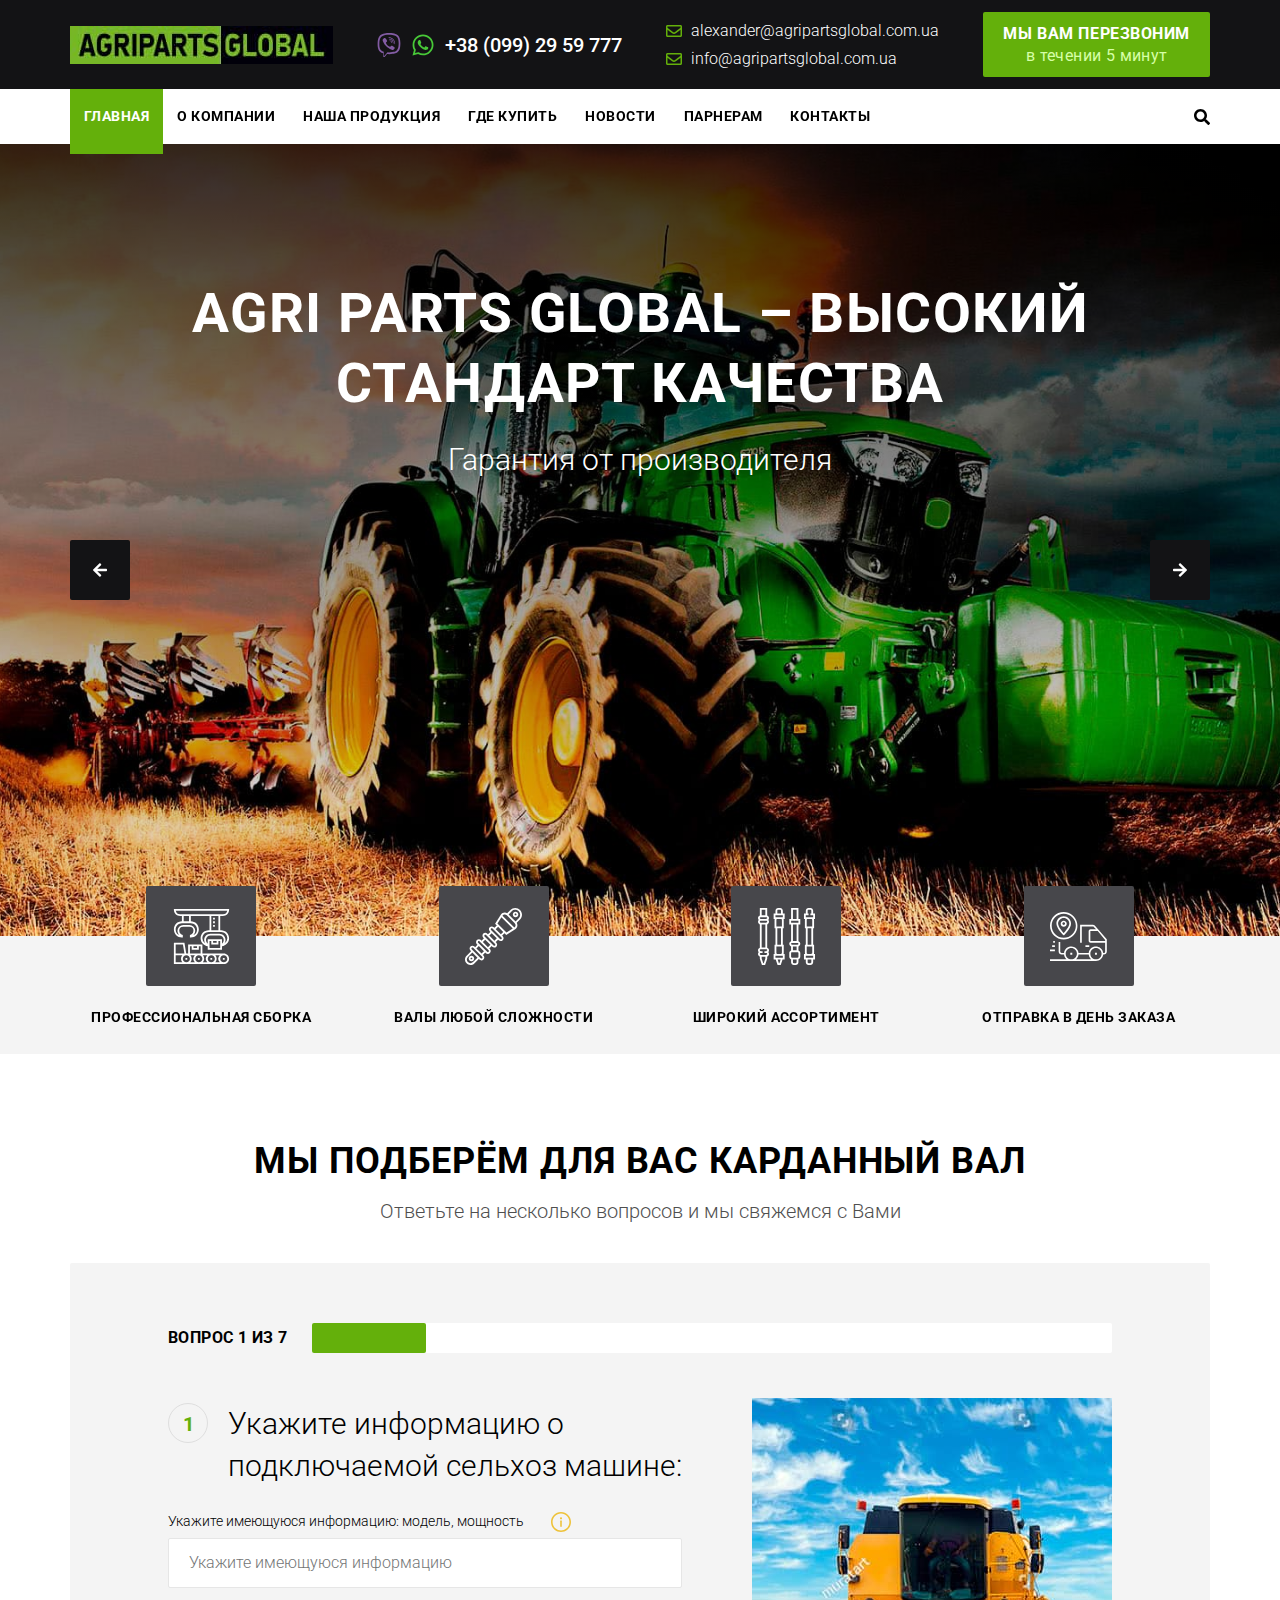
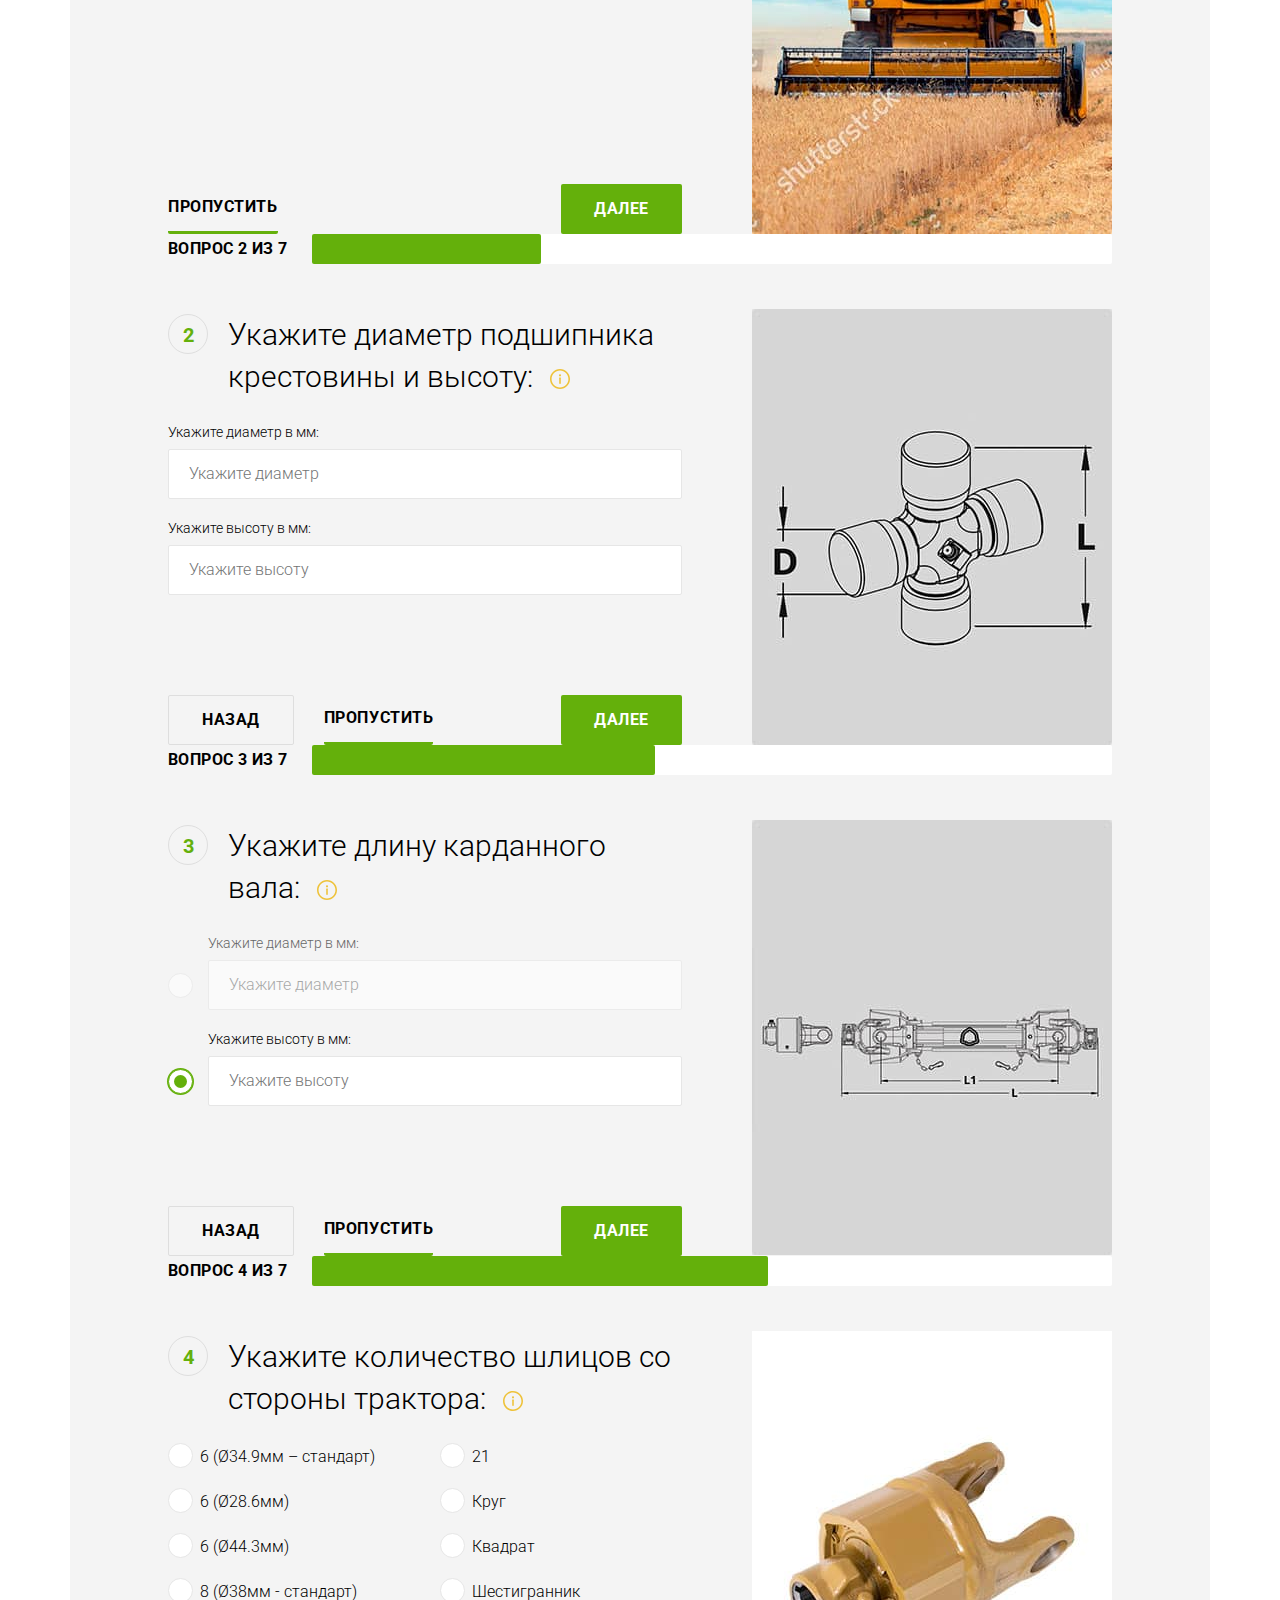
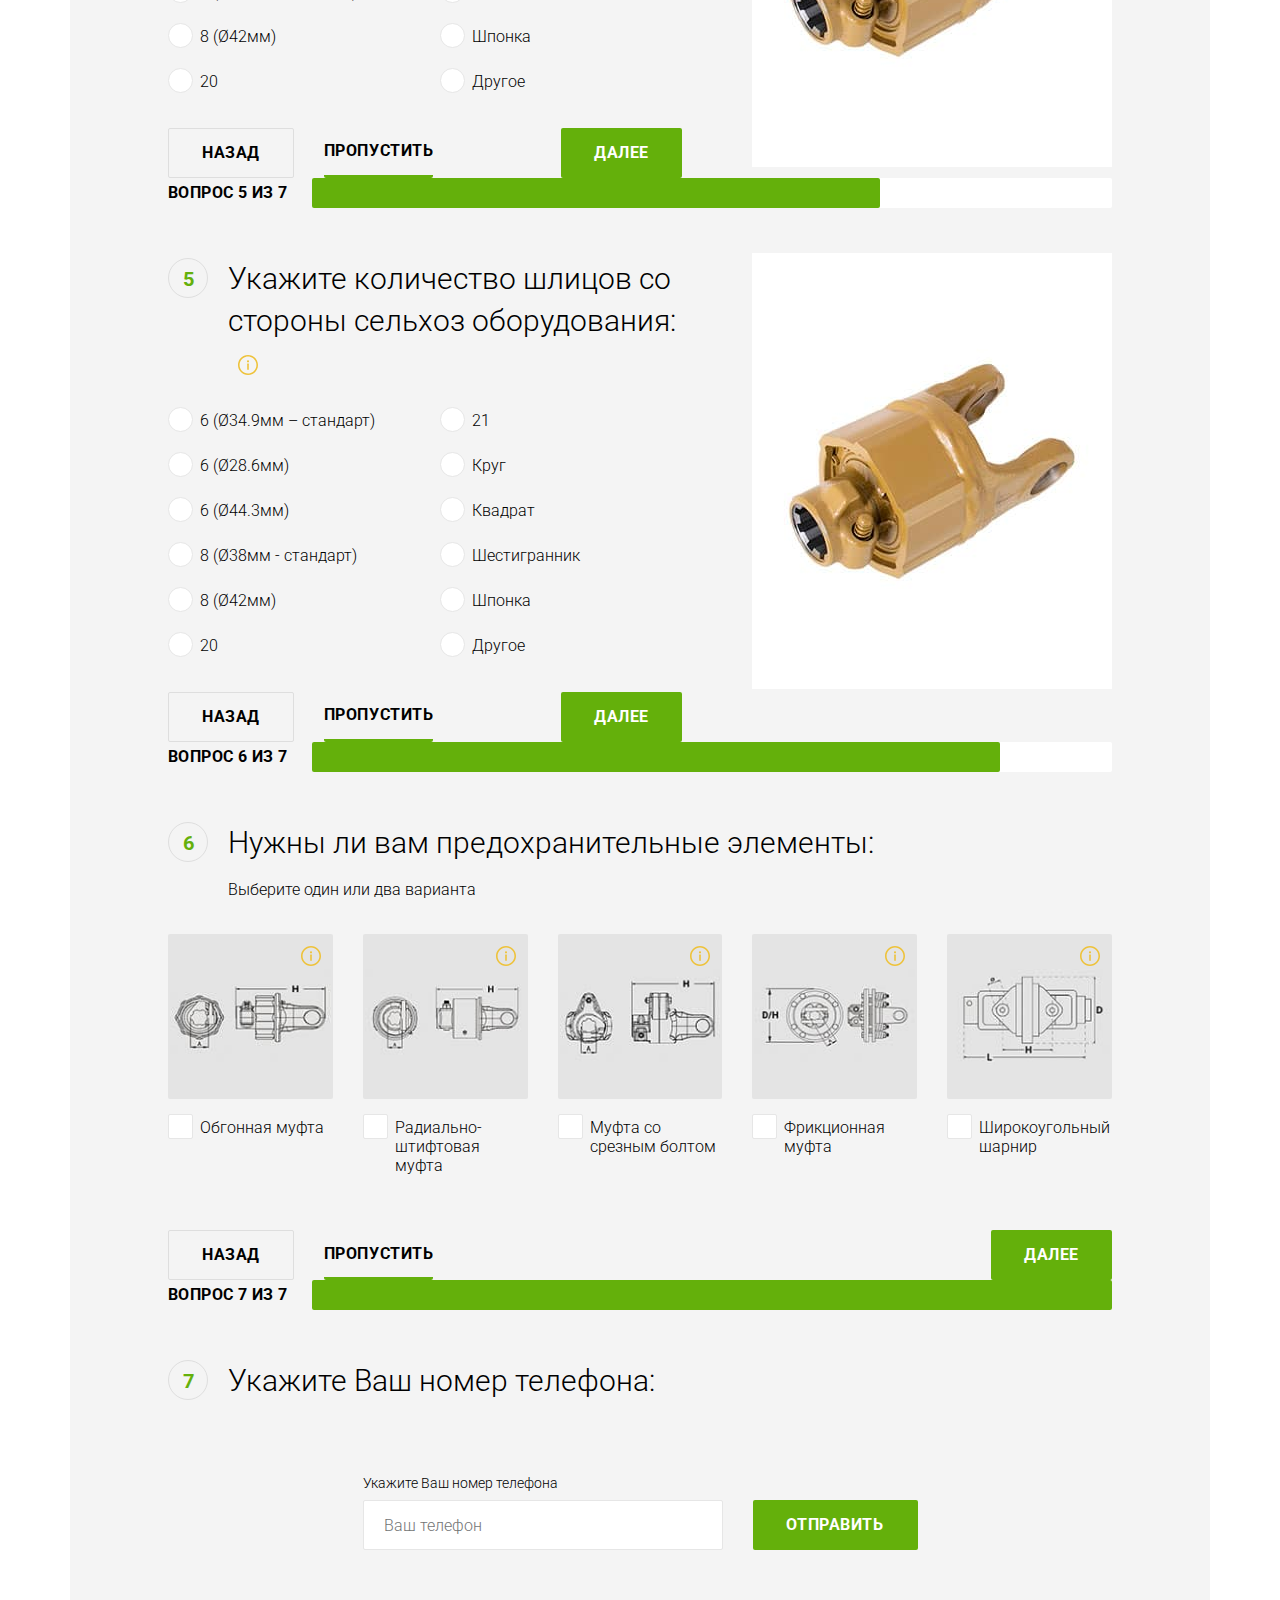
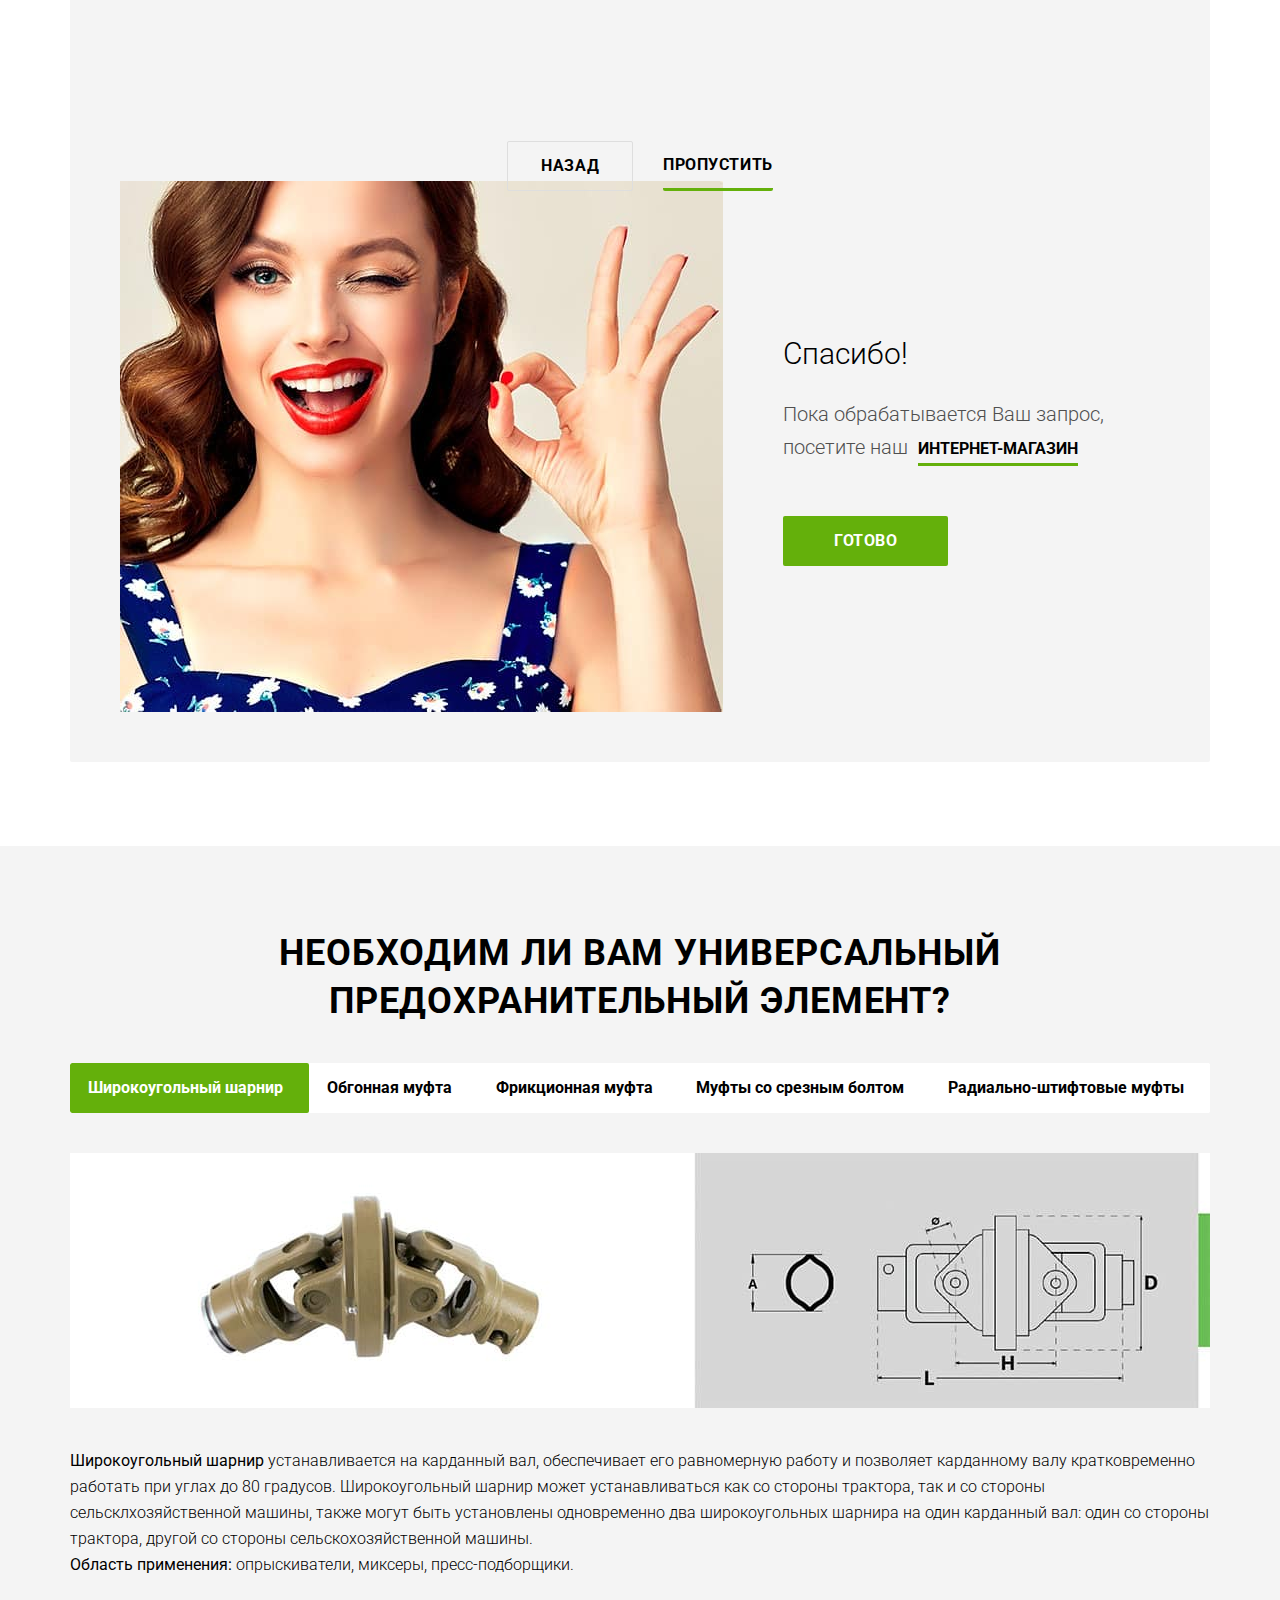
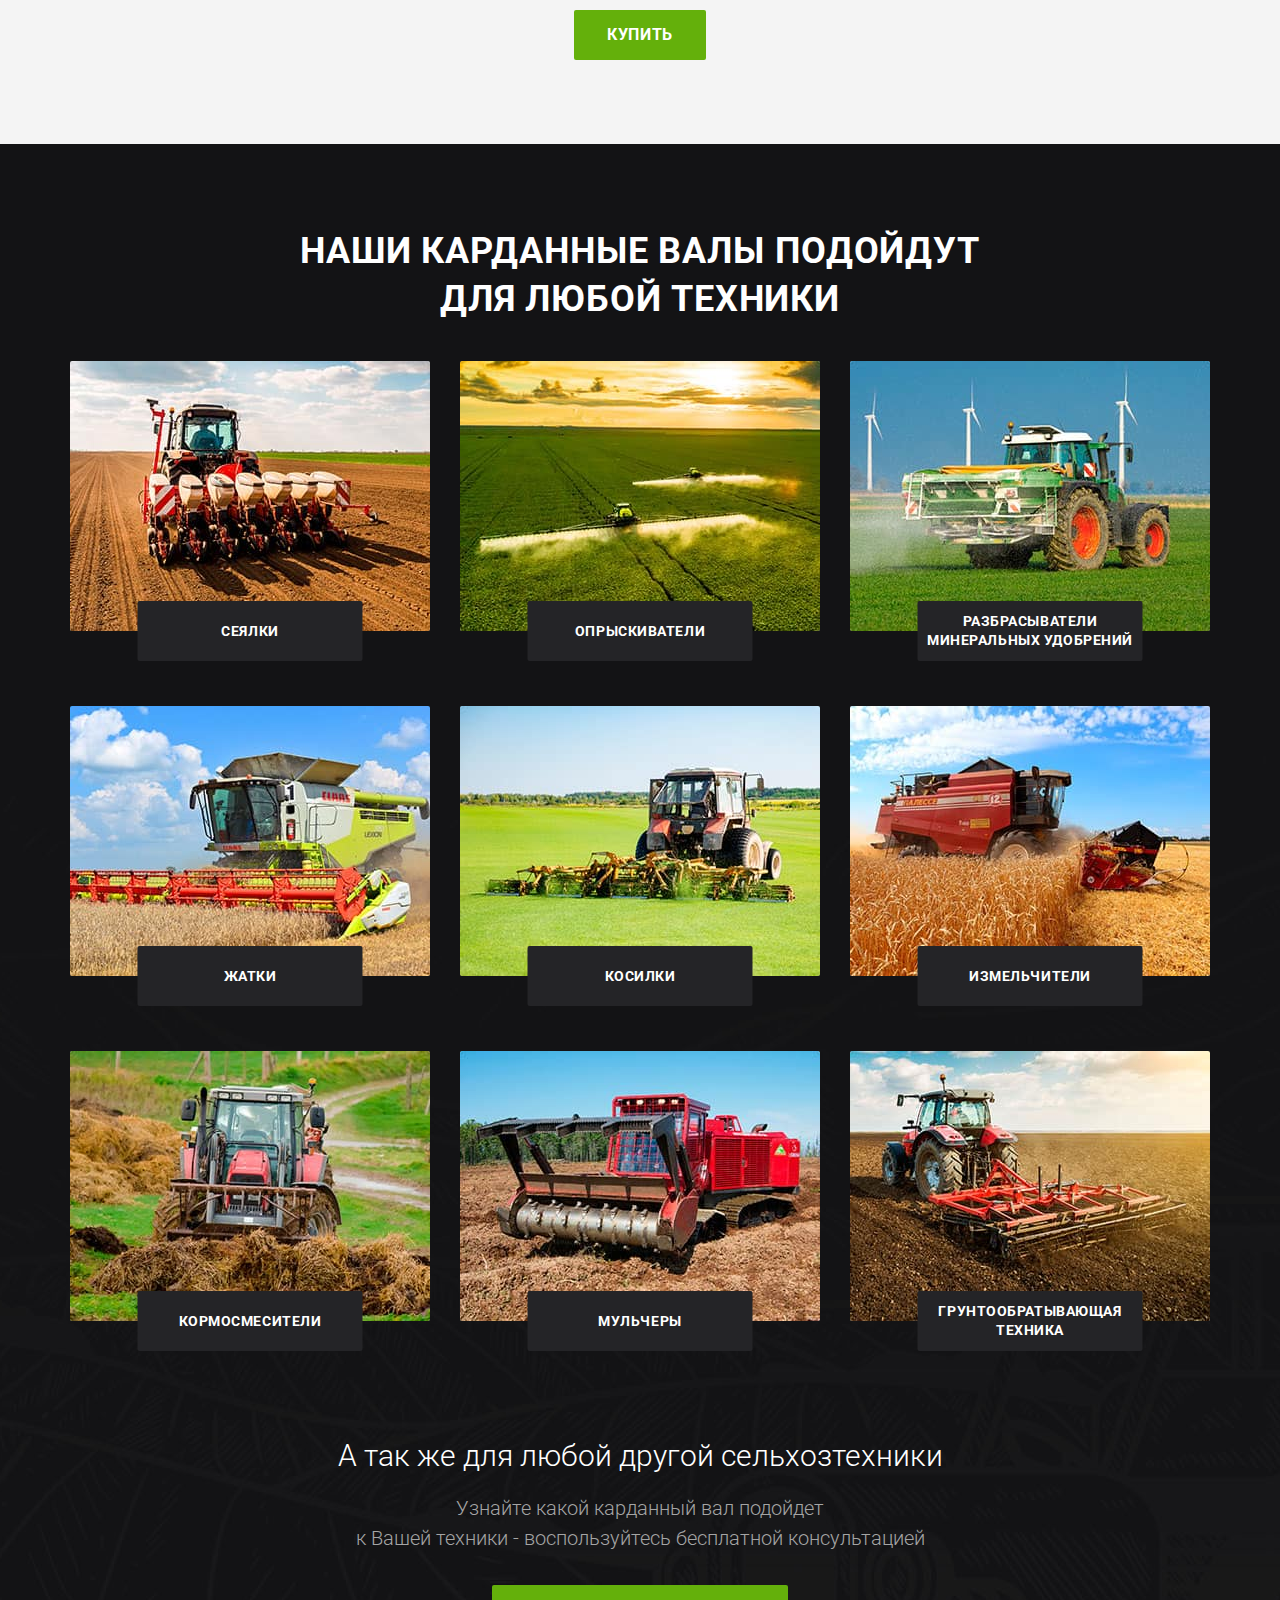
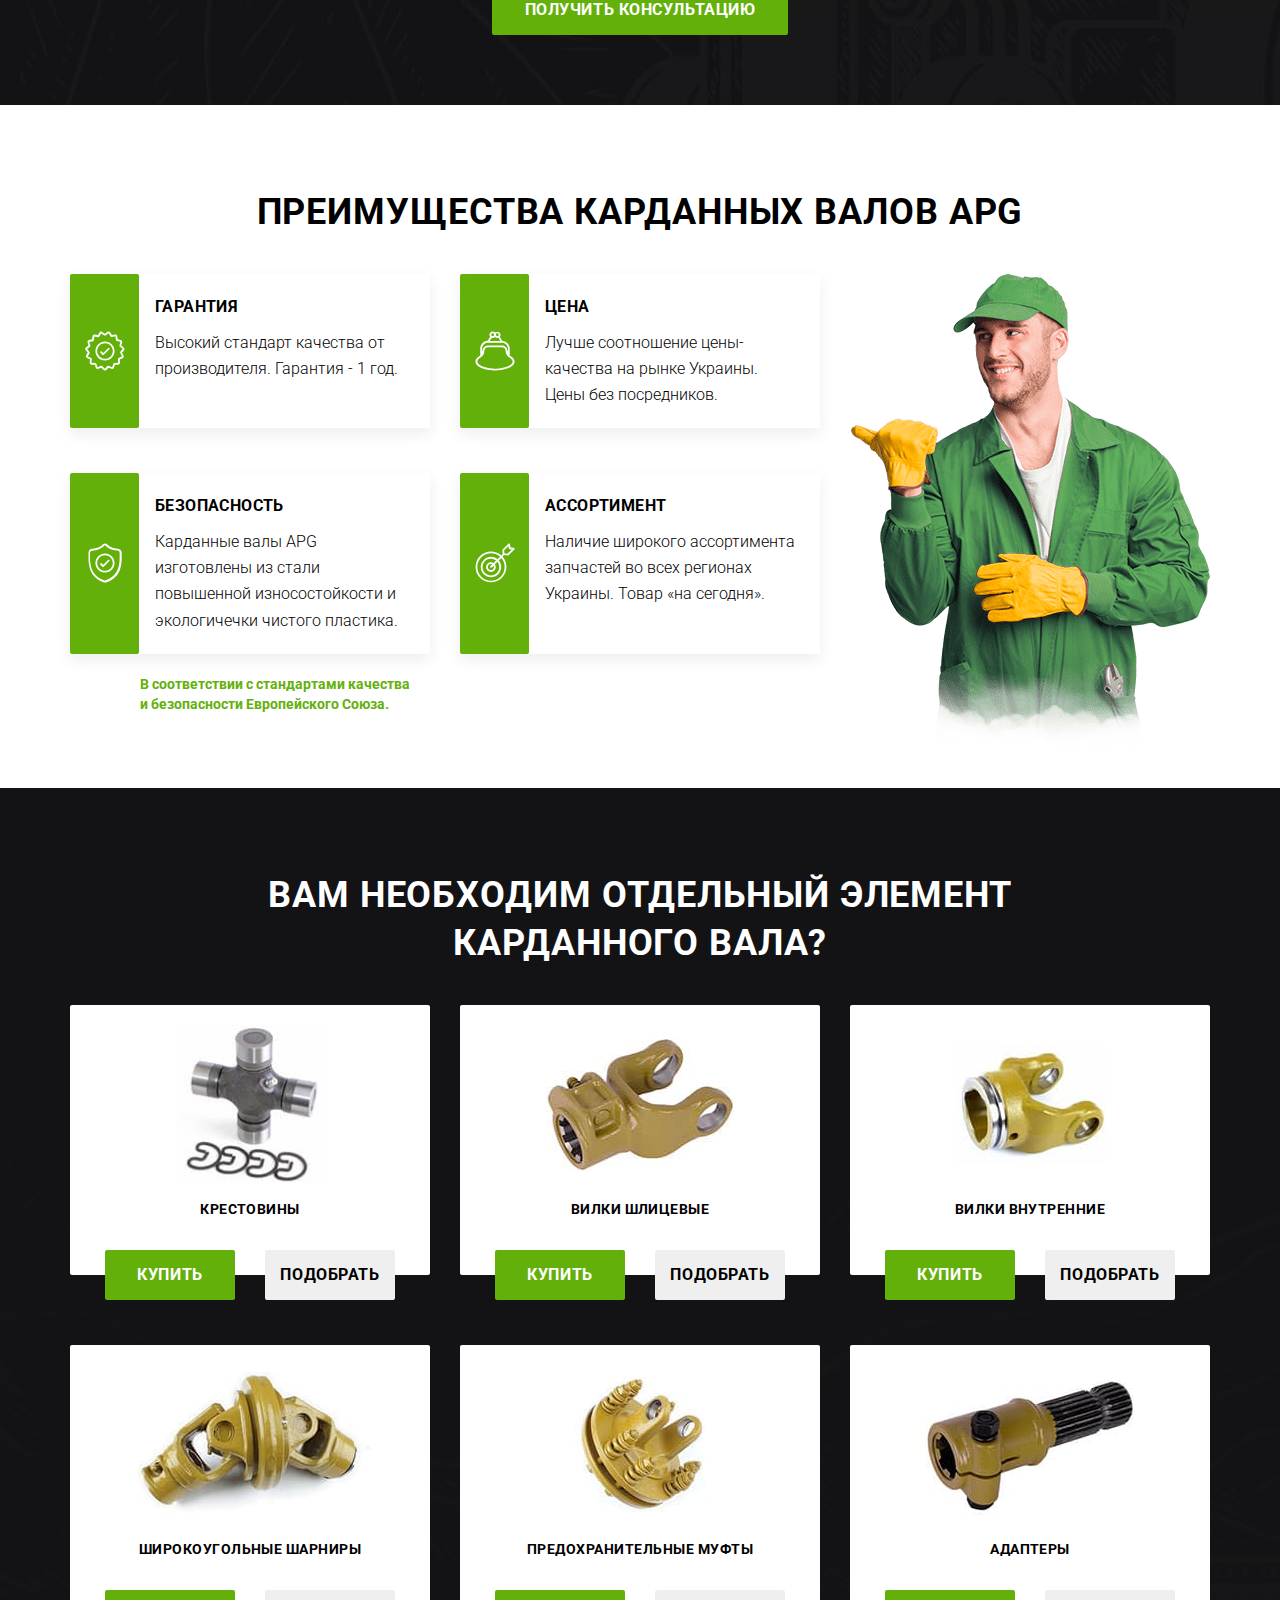
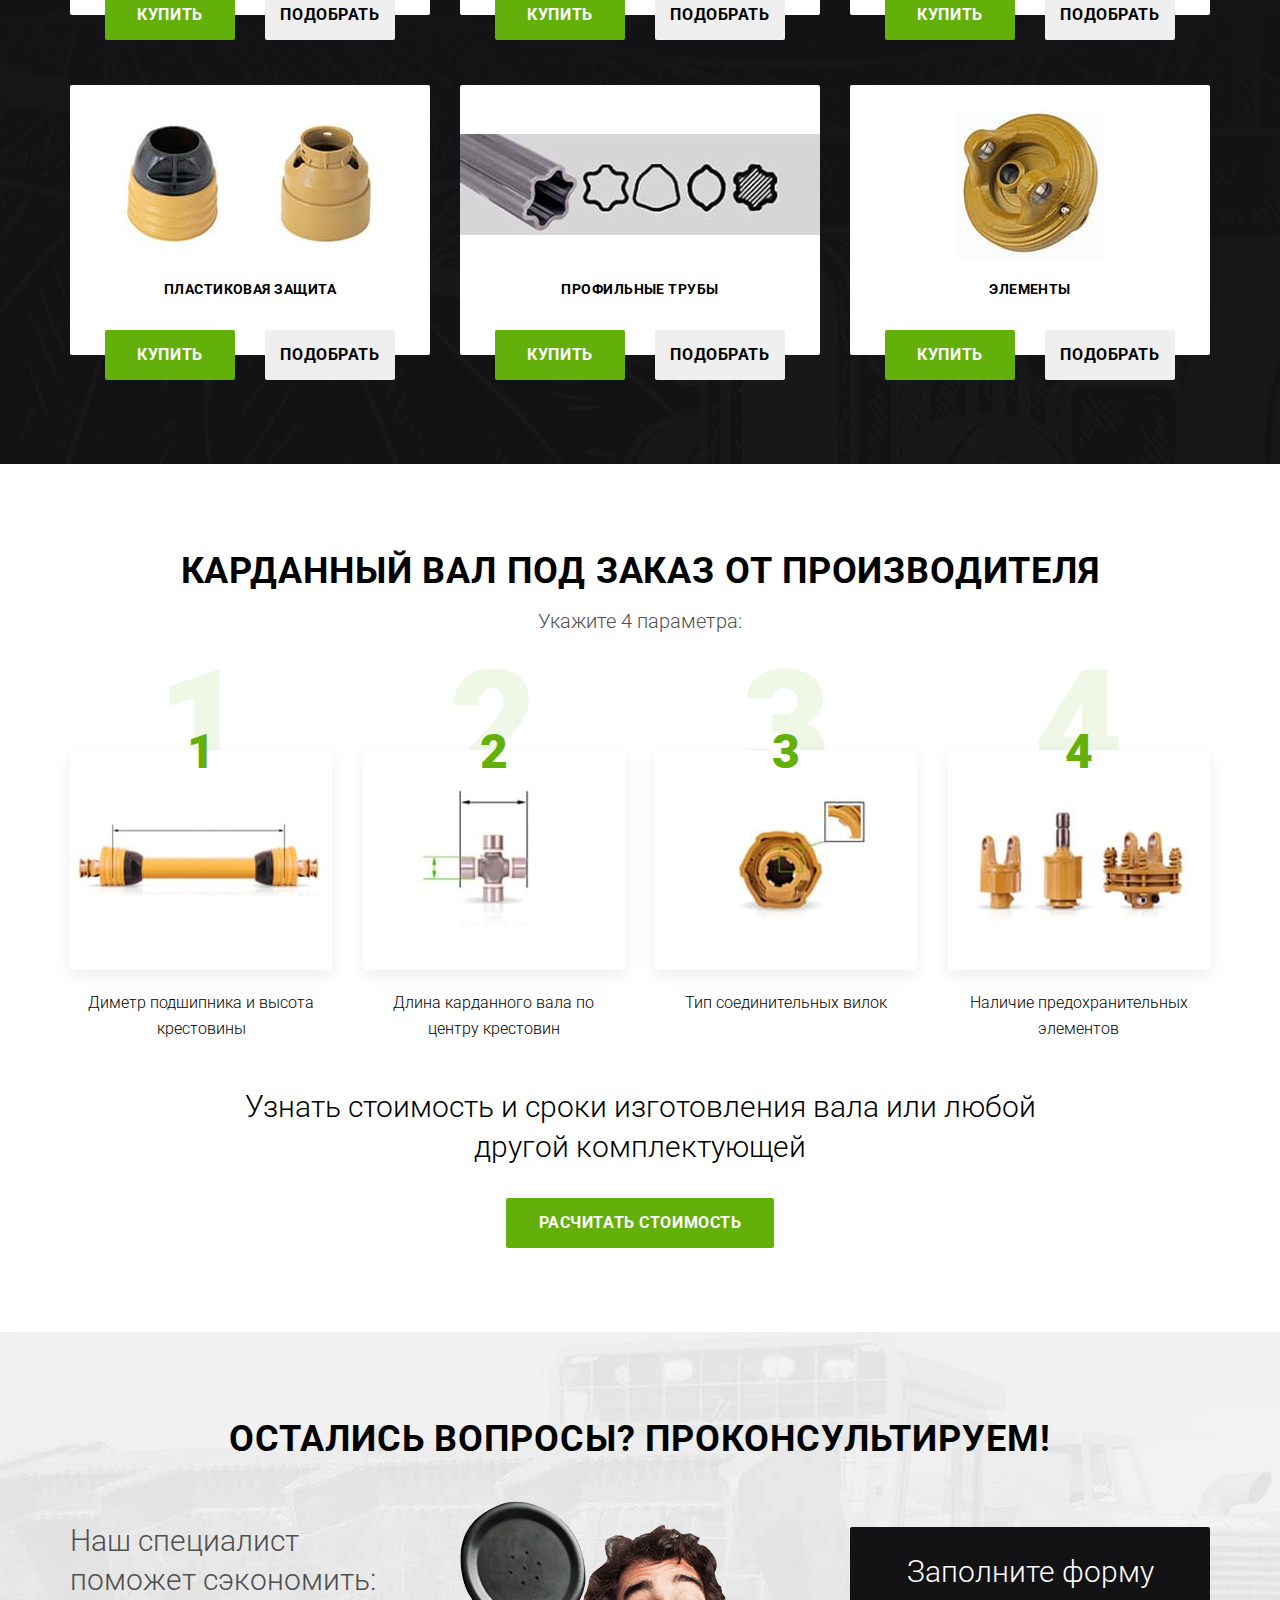
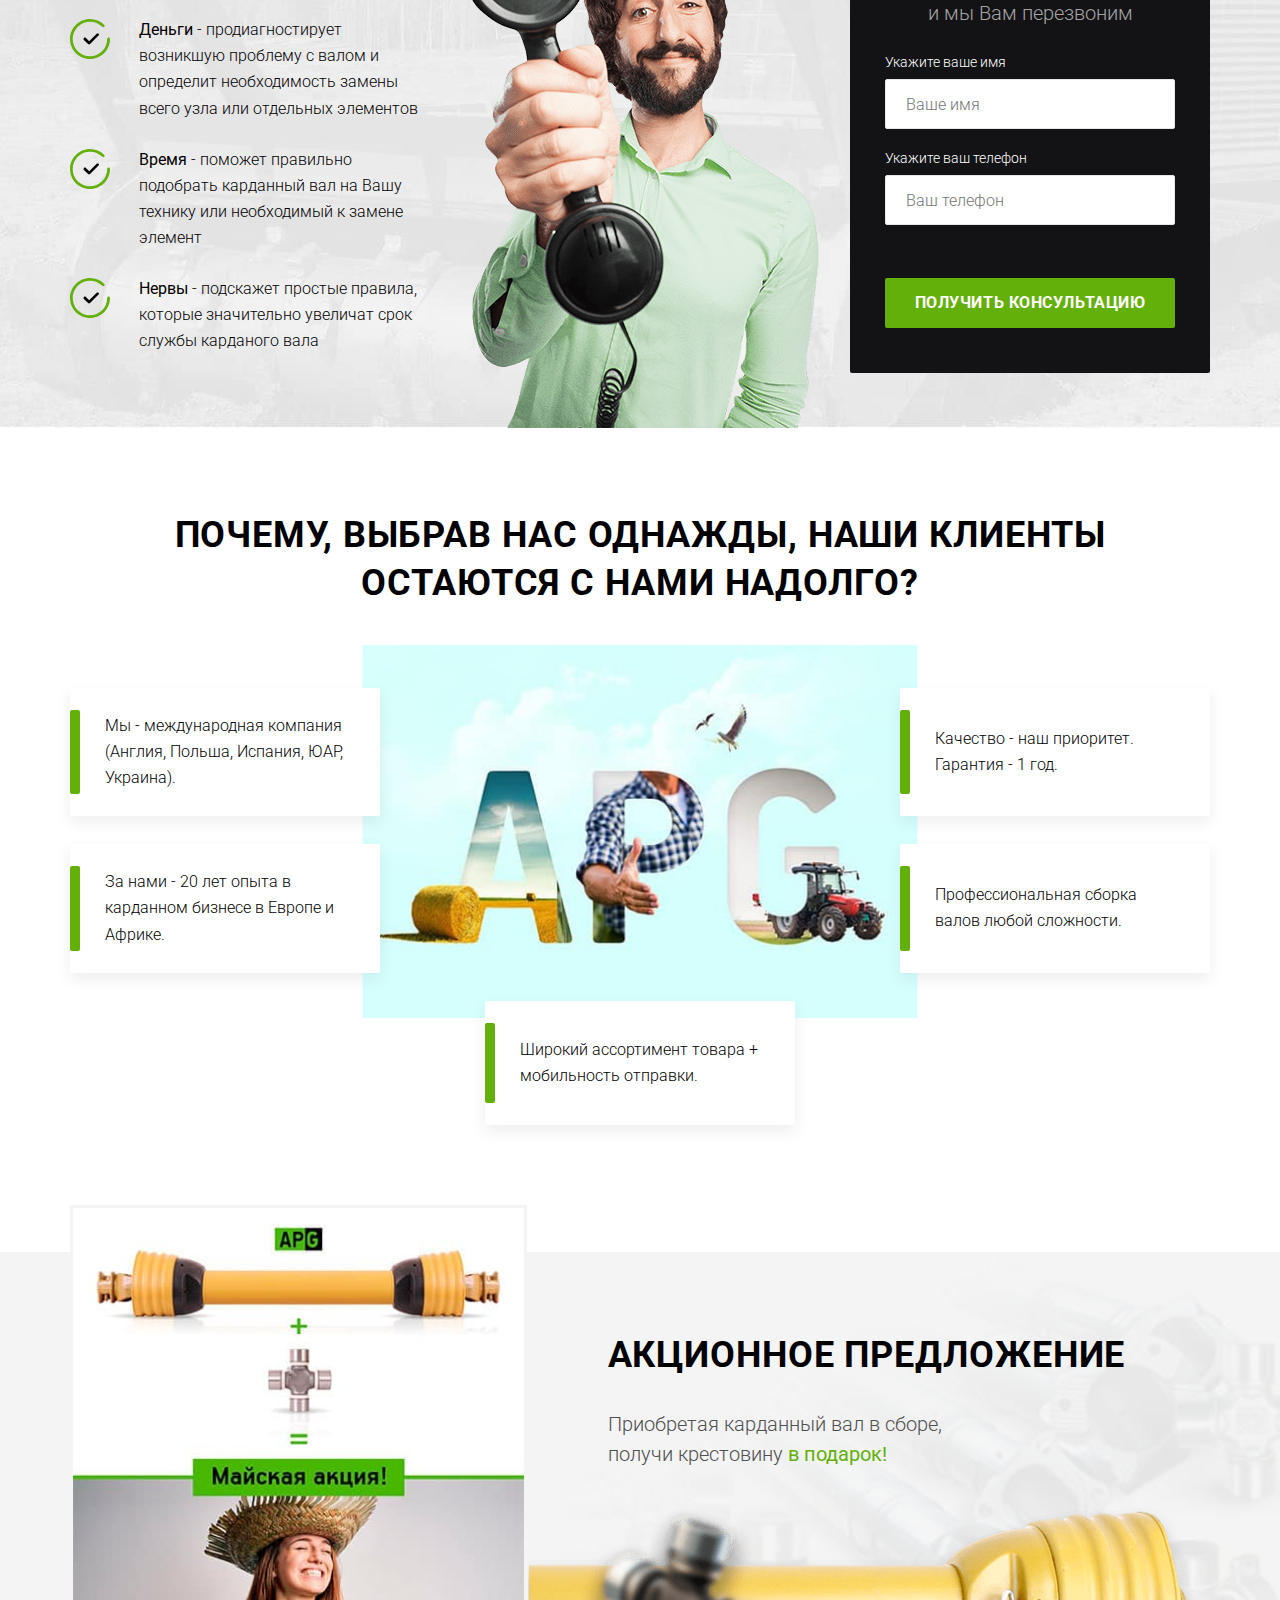
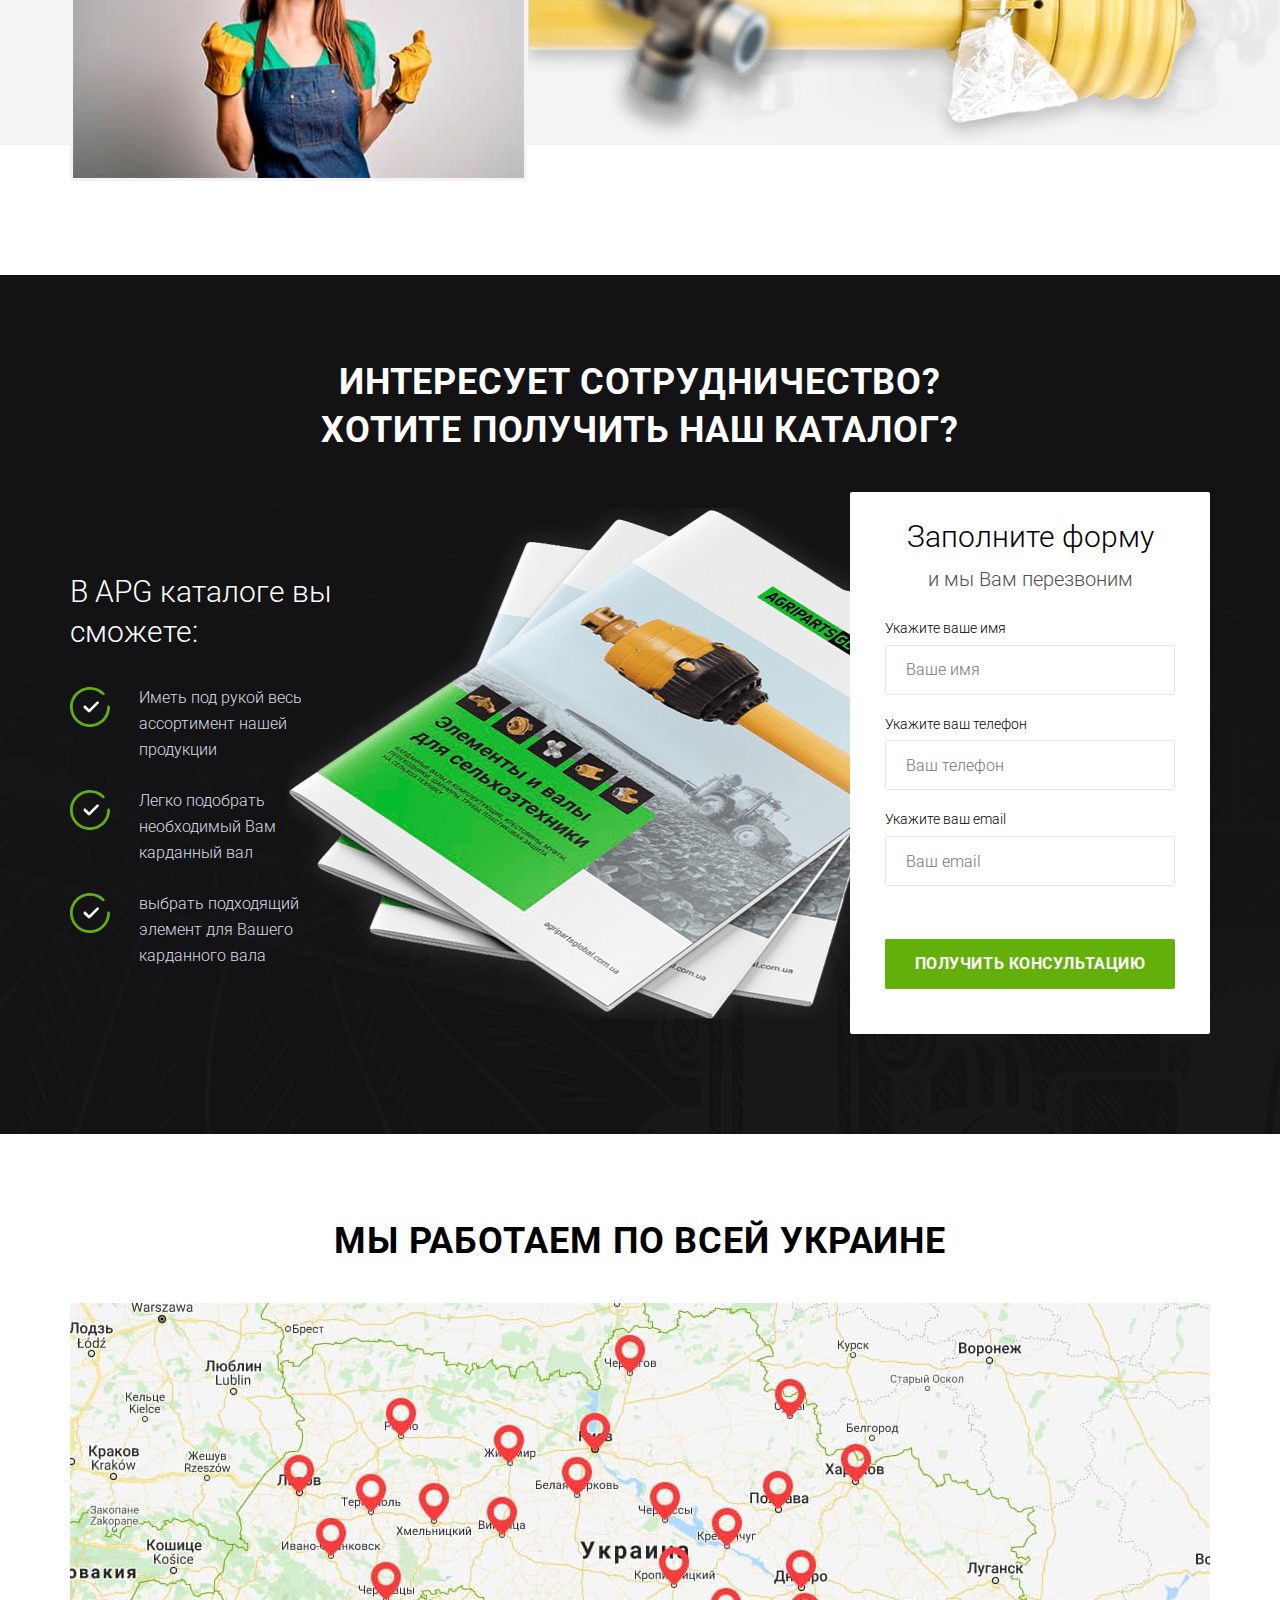
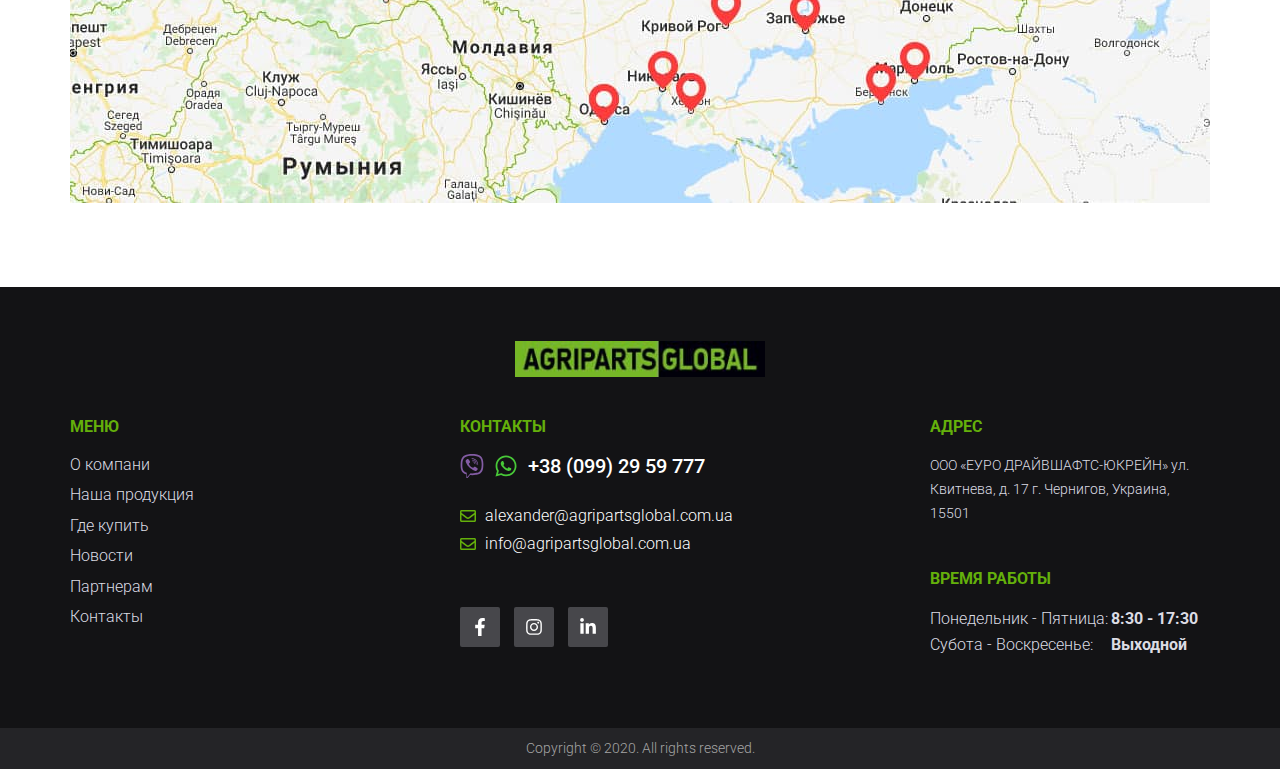
==== commit 76c6152f: "Add files via upload" ====
--- a/index.html
+++ b/index.html
@@ -217,7 +217,7 @@
 				</div>
 
 				<div class="quiz">
-					<div class="quiz__item" style="display: none;">
+					<div class="quiz__item" >
 						<div class="progressbar">
 							<div class="progressbar__title">Вопрос 1 из 7</div>
 							<div class="progressbar__line"><div style="width: 14.28%"></div></div>
@@ -282,7 +282,7 @@
 							</div>
 						</div>
 					</div>
-					<div class="quiz__item" style="display: none;">
+					<div class="quiz__item" >
 						<div class="progressbar">
 							<div class="progressbar__title">Вопрос 3 из 7</div>
 							<div class="progressbar__line"><div style="width: 42.85%"></div></div>
@@ -326,7 +326,7 @@
 							</div>
 						</div>
 					</div>
-					<div class="quiz__item" style="display: none;">
+					<div class="quiz__item" >
 						<div class="progressbar">
 							<div class="progressbar__title">Вопрос 4 из 7</div>
 							<div class="progressbar__line"><div style="width: 57%"></div></div>
@@ -419,7 +419,7 @@
 							</div>
 						</div>
 					</div>
-					<div class="quiz__item" style="display: none;">
+					<div class="quiz__item" >
 						<div class="progressbar">
 							<div class="progressbar__title">Вопрос 5 из 7</div>
 							<div class="progressbar__line"><div style="width: 71%"></div></div>
@@ -512,7 +512,7 @@
 							</div>
 						</div>
 					</div>
-					<div class="quiz__item" style="display: none;" >
+					<div class="quiz__item"  >
 						<div class="progressbar">
 							<div class="progressbar__title">Вопрос 6 из 7</div>
 							<div class="progressbar__line"><div style="width: 86%"></div></div>
@@ -594,7 +594,7 @@
 							
 						</div>
 					</div>
-					<div class="quiz__item" style="display: none;">
+					<div class="quiz__item" >
 						<div class="progressbar">
 							<div class="progressbar__title">Вопрос 7 из 7</div>
 							<div class="progressbar__line"><div style="width: 100%"></div></div>
@@ -632,7 +632,7 @@
 							
 						</div>
 					</div>
-					<div class="quiz__item" style="display: none;">
+					<div class="quiz__item" >
 						<div class="quiz-thanks">
 							<div class="quiz-thanks__img" style="background-image: url('img/quiz-img.jpg')"></div>
 							<div class="quiz-thanks__content">
--- a/css/app.css
+++ b/css/app.css
@@ -2,9 +2,9 @@
  * By: Pit Orel
  * E-mail: orel-1993@yandex.ru
  * Vk: https://vk.com/pit_orel
- */a,abbr,acronym,address,applet,article,aside,audio,b,big,blockquote,body,canvas,caption,center,cite,code,dd,del,details,dfn,div,dl,dt,em,embed,fieldset,figcaption,figure,footer,form,h1,h2,h3,h4,h5,h6,header,hgroup,html,i,iframe,img,ins,kbd,label,legend,li,main,mark,menu,nav,object,ol,output,p,pre,q,ruby,s,samp,section,small,span,strike,strong,sub,summary,sup,table,tbody,td,tfoot,th,thead,time,tr,tt,u,ul,var,video{margin:0;padding:0;border:0;font-size:100%}article,aside,details,figcaption,figure,footer,header,hgroup,main,menu,nav,section{display:block}blockquote,q{quotes:none}blockquote:after,blockquote:before,q:after,q:before{content:'';content:none}table{border-collapse:collapse;border-width:0;padding:0;margin:0}html{height:100%;-webkit-text-size-adjust:none;-ms-text-size-adjust:none;font-size:62.5%;box-sizing:border-box;-ms-overflow-style:scrollbar}input,textarea{color:#333;outline:0;border-radius:0;-moz-border-radius:0;-webkit-border-radius:0;-webkit-appearance:none}button,input[type=button],input[type=submit]{cursor:pointer;-webkit-appearance:none;outline:0}input::-ms-clear{display:none}form,td{margin:0;padding:0}a{font-family:inherit;transition:.2s linear;text-decoration:none;outline:0;-webkit-tap-highlight-color:transparent;-webkit-tap-highlight-color:transparent;color:#000}*,:after,:before{box-sizing:border-box}:active,:focus,a:active,a:focus{outline:0}html.lock,html.lock body{overflow:hidden}body{margin:0;padding:0;position:relative;-webkit-font-smoothing:antialiased;-moz-osx-font-smoothing:grayscale;color:#000;font:300 1.6rem/1.63 Roboto,Arial,sans-serif;background:#fff;min-height:100%;display:-ms-flexbox;display:flex}.h1,.h2,.h3,.h4,.h5,.h6,h1,h2,h3,h4,h5,h6{margin-top:0;margin-bottom:0;font-weight:700;line-height:1.2}.h1,h1{font-size:4rem}.h2,h2{font-size:3.5rem}.h3,h3{font-size:2.8rem}.h4,h4{font-size:2.5rem}.h5,h5{font-size:1.8rem}.h6,h6{font-size:1.6rem}a:hover{text-decoration:underline}p{margin-bottom:2rem}ol,ul{margin:0;list-style:none;padding:0}blockquote{border-left:.2rem solid rgba(0,0,0,.5);margin-bottom:2rem;padding:1rem 0 1rem 2rem}img{display:block;max-width:100%}.text-left{text-align:left}.text-center{text-align:center}.text-right{text-align:right}.nowrap{white-space:nowrap}.word-break{word-break:break-all}.ttu{text-transform:uppercase}.italic{font-style:italic}.font-700{font-weight:700}.margin>:last-child{margin-bottom:0}.margin>:first-child{margin-top:0}.color-success{color:#64b00b}.header{width:100%;min-width:32rem;text-align:left;-ms-flex-negative:0;flex-shrink:0}.header__top{background:#131315;color:#fff;padding:1.2rem 0}.header__top .container{display:-ms-flexbox;display:flex;-ms-flex-pack:justify;justify-content:space-between;-ms-flex-align:center;align-items:center}.header__address-list,.header__phone{margin:0 2rem}.header__logo{margin-right:2rem;-ms-flex:none;flex:none}.header__call{margin-left:2rem}.header__bottom .container{display:-ms-flexbox;display:flex;-ms-flex-align:center;align-items:center;-ms-flex-pack:justify;justify-content:space-between}.phone{display:-ms-flexbox;display:flex;-ms-flex-align:center;align-items:center;white-space:nowrap}.phone__number{color:#fff;font-weight:500;font-size:2rem;line-height:2.4rem}.phone__number:hover{text-decoration:none}.phone__icon{margin-right:1rem}.phone__icon .icon{display:block;font-size:2.4rem}.phone__icon--viber .icon{color:#835ca4}.phone__icon--whatsapp .icon{color:#48c938}.address-list__item{position:relative;padding-left:2.5rem;margin-bottom:.2rem}.address-list__item:last-child{margin-bottom:0}.address-list a{font-size:1.6rem;color:#fff}.address-list .icon{position:absolute;top:.5rem;left:0;font-size:1.6rem;display:block;color:#64b00b}.call{border-radius:.2rem;background:#64b00b;color:#fff;text-align:center;font-size:1.6rem;display:block;letter-spacing:.56px;padding:1.1rem 2rem;line-height:1.35;text-transform:uppercase;font-weight:700}.call span{display:block;letter-spacing:.4px;color:#d6ffa7;text-transform:none;font-weight:400}.call:hover{text-decoration:none;background:#569908}.main-menu{display:-ms-flexbox;display:flex}.main-menu a{display:block;height:5.5rem;line-height:5.5rem;text-align:center;padding:0 1.4rem;color:#000;font-size:1.4rem;font-weight:700;text-transform:uppercase;letter-spacing:.49px;position:relative;z-index:1}.main-menu a:hover{text-decoration:none;color:#64b00b}.main-menu a:after{content:'';display:block;position:absolute;top:0;left:0;right:0;bottom:-1rem;transition:.2s linear;z-index:-1;pointer-events:none}.main-menu li.current-menu-item a{color:#fff}.main-menu li.current-menu-item a:after{background:#64b00b}.search-btn .icon{display:block;font-size:1.6rem}.mobile-navbar__container{background:#131315;width:30rem;position:absolute;top:0;height:100%;z-index:100;max-height:100%;transition:.2s linear;-webkit-transform:translateX(-100%);-ms-transform:translateX(-100%);transform:translateX(-100%);overflow:hidden;overflow-y:auto}.mobile-navbar__header{padding:1.1rem 2rem;border-bottom:.1rem solid rgba(255,255,255,.13);display:-ms-flexbox;display:flex;-ms-flex-align:center;align-items:center}.mobile-navbar__main{padding:2.5rem 2rem}.mobile-navbar__footer{padding:2.5rem 2rem;border-top:.1rem solid rgba(255,255,255,.13)}.mobile-navbar__close{margin-left:auto;width:3rem;height:3rem;position:relative;cursor:pointer}.mobile-navbar__close:after,.mobile-navbar__close:before{content:'';display:block;width:2.5rem;height:.3rem;background:#fff;position:absolute;left:.2rem;top:47%}.mobile-navbar__close:after{-webkit-transform:rotate(-45deg);-ms-transform:rotate(-45deg);transform:rotate(-45deg)}.mobile-navbar__close:before{-webkit-transform:rotate(45deg);-ms-transform:rotate(45deg);transform:rotate(45deg)}.mobile-navbar__overlay{background:rgba(19,19,21,.5);position:absolute;top:0;left:0;right:0;bottom:0;z-index:99;opacity:0;-webkit-transform:translateX(-100%);-ms-transform:translateX(-100%);transform:translateX(-100%);transition:opacity .2s ease-in-out,transform .1ms ease-in-out .2s,-webkit-transform .1ms ease-in-out .2s}.mobile-navbar.is-open{position:fixed;top:0;left:0;right:0;height:100%;z-index:9999}.mobile-navbar.is-open .mobile-navbar__container{-webkit-transform:translateX(0);-ms-transform:translateX(0);transform:translateX(0);box-shadow:2px 0 6px rgba(51,51,51,.26)}.mobile-navbar.is-open .mobile-navbar__overlay{opacity:1;-webkit-transform:translateX(0);-ms-transform:translateX(0);transform:translateX(0);transition:opacity .2s ease-in-out}.mobile-navbar .address-list,.mobile-navbar .call,.mobile-navbar .phone{margin-bottom:2rem}.mobile-menu,.mobile-navbar .social{text-align:center}.mobile-menu__item{margin:.2rem 0}.mobile-menu__item.current-menu-item .mobile-menu__link{background:#64b00b}.mobile-menu__link{display:block;padding:1rem;font-size:1.4rem;text-transform:uppercase;border-radius:.2rem;color:#fff;font-weight:700}.mobile-menu__link:hover{text-decoration:none}.burger{height:3rem;width:2.7rem;cursor:pointer;position:relative;display:none}.burger__icon{height:.2rem;width:2.7rem;position:absolute;top:50%;left:50%;border-radius:2.5rem;background-color:#fff;-webkit-transform:translate(-50%,-50%) rotate(0);-ms-transform:translate(-50%,-50%) rotate(0);transform:translate(-50%,-50%) rotate(0);transition:.5s}.burger__icon:after,.burger__icon:before{content:"";position:absolute;height:inherit;border-radius:.5rem;background-color:#fff;margin:auto;width:100%;transition:.5s}.burger__icon:before{top:-.8rem;left:0;-webkit-transform-origin:left;-ms-transform-origin:left;transform-origin:left}.burger__icon:after{bottom:-.8rem;right:0;-webkit-transform-origin:right;-ms-transform-origin:right;transform-origin:right}.main-wrapper{padding:0;min-width:32rem;position:relative;overflow:hidden;opacity:1;-ms-flex:1 1 auto;flex:1 1 auto;display:-ms-flexbox;display:flex;-ms-flex-flow:column nowrap;flex-flow:column nowrap;min-height:100vh;width:100%}.main{width:100%;min-width:32rem;text-align:left;-ms-flex:1 1 auto;flex:1 1 auto}.section{background:#fff;padding:8.4rem 0}.section__head{text-align:center;margin:0 auto 3.7rem}.section__head>:last-child{margin-bottom:0}.section__head>:first-child{margin-top:0}.section__title{font-size:3.6rem;letter-spacing:.9px;text-transform:uppercase;line-height:1.33;font-weight:700;margin-bottom:1rem}.section__subtitle{color:#4f4f4f;font-size:2rem;font-weight:300;margin-bottom:1rem;line-height:1.5}.section__foot{text-align:center;max-width:80rem;margin:4rem auto 0}.section__foot>:last-child{margin-bottom:0}.section__foot>:first-child{margin-top:0}.section__foot .section__title{font-size:3rem;font-weight:300;text-transform:none;letter-spacing:normal;margin-bottom:1.7rem}.section--gray{background:#f4f4f4}.section--dark{background:center bottom no-repeat #131315;color:#fff}.section--dark .h3,.section--dark .section__foot,.section--dark .section__head{color:#fff}.section--dark .section__subtitle{color:#a5a5a5}.section--dark .check-list{color:#dcdce4}.h3{font-size:3rem;font-weight:300;color:#4f4f4f;margin-bottom:1.7rem;line-height:1.33}.tooltip{position:fixed;padding:10px 20px;border:1px solid #b3c9ce;border-radius:4px;text-align:center;font:italic 14px/1.3 sans-serif;color:#333;background:#fff;box-shadow:3px 3px 3px rgba(0,0,0,.3)}.promo{position:relative}.promo__title{font-size:5.5rem;font-weight:700;letter-spacing:1.38px;line-height:1.27;text-transform:uppercase;margin-bottom:1.7rem}.promo__subtitle{font-size:3rem;margin-bottom:1rem}.promo-slider__item{padding:15vh 0;height:88vh;background:center/cover no-repeat #333;color:#fff;text-align:center;position:relative;z-index:1}.promo-slider__item:after{content:'';display:block;position:absolute;top:0;left:0;right:0;bottom:0;z-index:-1;pointer-events:none;background-image:linear-gradient(to bottom,rgba(0,0,0,.8),rgba(0,0,0,0))}.promo-slider-pagination{position:absolute;top:50%;left:0;right:0}.promo-slider-pagination .container{position:relative}.promo-slider-pagination .slick-arrow{position:absolute;top:0;width:6rem;height:6rem;border-radius:.2rem;background-color:#131315;text-align:center;margin:0;padding:0;border:none;font-size:0;transition:.2s linear}.promo-slider-pagination .slick-arrow:hover{background:#64b00b}.promo-slider-pagination .slick-arrow .icon{font-size:1.6rem;color:#fff}.promo-slider-pagination .slick-prev{left:1.5rem}.promo-slider-pagination .slick-next{right:1.5rem}.services{padding:2.5rem 0;background:#f4f4f4}.services-list{margin-top:-7.5rem}.services-inner{text-align:center}.services-inner__icon{width:11rem;height:10rem;border-radius:.2rem;background:#47474b;display:-ms-flexbox;display:flex;-ms-flex-align:center;align-items:center;-ms-flex-pack:center;justify-content:center;margin:0 auto}.services-inner__icon .icon{display:block;color:#fff;font-size:5.7rem}.services-inner__title{letter-spacing:.49px;font-size:1.4rem;font-weight:700;text-transform:uppercase;margin-top:2rem}.quiz{background:#f4f4f4;border-radius:.2rem;padding:6rem 9.8rem}.quiz__item{display:-ms-flexbox;display:flex;-ms-flex-direction:column;flex-direction:column}.quiz-wrap{display:-ms-flexbox;display:flex;-ms-flex:1 0 auto;flex:1 0 auto;min-height:43.6rem}.quiz-wrap__content{-ms-flex:1;flex:1;display:-ms-flexbox;display:flex;-ms-flex-direction:column;flex-direction:column}.quiz-wrap__bottom,.quiz-wrap__top{width:100%}.quiz-wrap__top{-ms-flex:1 0 auto;flex:1 0 auto}.quiz-wrap__bottom{margin-top:auto;padding-top:1.5rem;-ms-flex:none;flex:none;display:-ms-flexbox;display:flex;-ms-flex-wrap:wrap;flex-wrap:wrap;-ms-flex-align:center;align-items:center}.quiz-wrap__bottom a.btn{margin-right:3rem}.quiz-wrap__bottom a.btn:last-child{margin-right:0}.quiz-wrap__img{-ms-flex:none;flex:none;margin-left:7rem}.quiz__title{position:relative;padding-left:6rem;font-size:3rem;line-height:1.4;margin-top:.5rem;margin-bottom:2.3rem}.quiz__title .info-block{margin-right:-3rem;margin-left:1rem}.quiz__title_sub{margin-top:1.5rem;font-size:1.6rem}.quiz__subtitle{font-size:2rem;color:#4f4f4f;font-weight:300;margin-bottom:1rem}.quiz__subtitle .link-under{margin-left:.5rem}.quiz__btn{margin-top:5rem}.quiz__btn .btn{min-width:16.5rem}.quiz__step{position:absolute;top:0;left:0;width:4rem;height:4rem;border:.1rem solid #dedede;text-align:center;line-height:4rem;border-radius:50%;color:#64b00b;font-size:2rem;font-weight:700}.quiz__form{max-width:55.5rem;margin:7rem auto 3rem}.quiz-thanks{display:-ms-flexbox;display:flex;height:100%;margin:0 -4.8rem;min-height:51.1rem}.quiz-thanks__img{width:58%;margin:-1rem 0;background-size:cover;background-position:center;background-repeat:no-repeat}.quiz-thanks__content{-ms-flex-item-align:center;align-self:center;width:42%;padding-left:6rem}.quiz-thanks__content .quiz__title{padding-left:0}.progressbar{display:-ms-flexbox;display:flex;-ms-flex-align:center;align-items:center;margin-bottom:4.5rem;width:100%;-ms-flex:none;flex:none}.progressbar__title{-ms-flex:none;flex:none;font-size:1.6rem;text-transform:uppercase;letter-spacing:.4px;font-weight:700;margin-right:2.5rem}.progressbar__line{-ms-flex:1;flex:1;height:3rem;background:#fff;border-radius:.2rem;position:relative}.progressbar__line>div{background:#64b00b;border-radius:.2rem;position:absolute;top:0;left:0;height:100%}.form-radio{padding-left:4rem}.form-radio__cont{position:relative}.form-radio__cont .radio{position:absolute;top:50%;margin-top:-1.2rem;left:-4rem}.check-grid__item{margin:1rem 0 2rem}.section-gallery{padding-bottom:7rem!important}.gallery{-ms-flex-pack:center;justify-content:center}.gallery__item{margin-bottom:4.5rem}.gallery-inner{height:30rem;position:relative}.gallery-inner__img{position:absolute;top:0;left:0;right:0;bottom:3rem;border-radius:.2rem;background:center/cover no-repeat #000;overflow:hidden;transition:.2s linear}.gallery-inner__img:after{content:'';position:absolute;top:0;left:0;right:0;bottom:0;background:#64b00b;opacity:0;z-index:1;pointer-events:none;transition:.2s linear}.gallery-inner__title{position:absolute;top:100%;left:50%;margin-top:-6rem;-webkit-transform:translate(-50%,0);-ms-transform:translate(-50%,0);transform:translate(-50%,0);background:#242427;border-radius:.2rem;color:#fff;font-size:1.4rem;font-weight:700;display:-ms-flexbox;display:flex;-ms-flex-pack:center;justify-content:center;-ms-flex-align:center;align-items:center;text-align:center;letter-spacing:.56px;line-height:1.38;text-transform:uppercase;z-index:2;height:6rem;width:22.5rem;padding:.5rem .9rem;transition:top .3s linear}@media screen and (min-width:992px){.gallery-inner:hover .gallery-inner__img{bottom:0}.gallery-inner:hover .gallery-inner__img:after{opacity:.8}.gallery-inner:hover .gallery-inner__title{height:auto;top:50%;-webkit-transform:translate(-50%,-50%);-ms-transform:translate(-50%,-50%);transform:translate(-50%,-50%);margin:0;background-color:transparent}}.section-advantages{padding-bottom:4rem!important}.advantages-grid__item{margin-bottom:4.5rem;display:-ms-flexbox;display:flex}.advantages-grid__subtext{margin-top:-2.5rem}.advantages-inner{background:#fff;box-shadow:0 6px 15px 0 rgba(43,42,41,.08);border-radius:.2rem;padding:2rem 2rem 2rem 8.5rem;position:relative;width:100%}.advantages-inner__icon{position:absolute;top:0;bottom:0;left:0;width:6.9rem;border-radius:.2rem;background:#64b00b;display:-ms-flexbox;display:flex;-ms-flex-align:center;align-items:center;-ms-flex-pack:center;justify-content:center}.advantages-inner__icon .icon{display:block;font-size:4rem;color:#fff}.advantages-inner__title{text-transform:uppercase;letter-spacing:.4px;font-size:1.6rem;font-weight:700;margin-bottom:1rem}.advantages-subtext{color:#64b00b;font-weight:700;line-height:1.43;font-size:1.4rem;padding-left:7rem;padding-right:2rem}.cards{margin-bottom:-4.5rem}.cards__item{margin-bottom:4.5rem}.card-inner{position:relative}.card-inner__block{border-radius:.2rem;background:center/cover no-repeat #fff;position:relative;height:27rem;overflow:hidden;transition:.2s linear;padding:2rem 0;text-align:center}.card-inner__block:after{content:'';position:absolute;top:0;left:0;right:0;bottom:0;background:#64b00b;opacity:0;z-index:1;pointer-events:none;transition:.2s linear}.card-inner__img{height:16.5rem;display:-ms-flexbox;display:flex;-ms-flex-align:center;align-items:center;-ms-flex-pack:center;justify-content:center}.card-inner__img img{max-height:100%;-ms-flex:none;flex:none}.card-inner__title{letter-spacing:.49px;font-size:1.4rem;font-weight:700;text-transform:uppercase;margin-top:1.3rem;color:#000}.card-inner__buttons{margin-top:-2.5rem;text-align:center;font-size:0}.card-inner__buttons .btn{margin-right:3rem;width:13rem;padding-left:1rem;padding-right:1rem}.card-inner__buttons .btn:last-child{margin-right:0}.cd-params{margin-bottom:-2.5rem}.cd-params__item{margin-bottom:3rem}.cd-params-inner{position:relative;margin-top:7.7rem;text-align:center;z-index:1}.cd-params-inner__number{position:absolute;left:0;right:0;top:-1.7rem;text-align:center;font-size:4.8rem;line-height:.8;font-weight:900;color:#64b00b;z-index:1}.cd-params-inner:after{content:attr(data-number);display:block;position:absolute;top:-8.4rem;left:50%;-webkit-transform:translate(-50%,0);-ms-transform:translate(-50%,0);transform:translate(-50%,0);color:rgba(100,176,11,.1);font-size:15.3rem;line-height:.8;z-index:-1;font-weight:900}.cd-params-inner__img{box-shadow:0 6px 15px 0 rgba(43,42,41,.08);border-radius:.2rem;overflow:hidden;max-width:26.2rem;margin:0 auto 2rem}.cd-params-inner__title{font-size:1.6rem;font-weight:300;padding:0 .5rem}.section-question{padding-bottom:0!important;background-position:center;background-repeat:no-repeat;background-size:cover}.cd-question__item{margin:0 0 3rem}.cd-question__item--img{-ms-flex-item-align:end;align-self:flex-end;margin-bottom:0}.check-list{margin:0}.check-list li{margin-bottom:2.5rem;padding-left:6.9rem;position:relative;font-size:1.6rem;min-height:4}.check-list li:after{content:'';display:block;position:absolute;left:0;top:.2rem;width:4rem;height:4rem;background:url(../img/check.svg) center/cover no-repeat}.check-list--white li:after{background:url(../img/check-white.svg) center no-repeat}.box-form{padding:2.5rem 3.5rem 4.5rem;background:#131315;border-radius:.2rem;color:#fff}.box-form__head{text-align:center;margin-bottom:2.3rem}.box-form__head .h3{color:inherit;margin-bottom:.7rem}.box-form__head .section__subtitle{color:#a5a5a5}.box-form--white{background:#fff;color:#000}.box-form--white .box-form__head .section__subtitle{color:#4f4f4f}.section-catalogs{padding-bottom:7rem!important}.cd-question__content .h3{margin-top:4rem;margin-bottom:3.3rem}.catalogs img{max-width:none;position:relative;left:50%;-webkit-transform:translate(-41%,0);-ms-transform:translate(-41%,0);transform:translate(-41%,0)}.cd-selected-wrap{position:relative;padding-top:4.3rem}.cd-select-img{position:absolute;top:0;left:50%;right:0;width:100%;height:100%;max-height:37.3rem;max-width:55.5rem;-webkit-transform:translate(-50%,0);-ms-transform:translate(-50%,0);transform:translate(-50%,0);background:url(../img/apg.jpg) center/cover no-repeat}.cd-selected{position:relative;display:-ms-flexbox;display:flex;-ms-flex-wrap:wrap;flex-wrap:wrap;-ms-flex-pack:center;justify-content:center;margin:0 -1.5rem}.cd-selected__item{width:50%;padding-left:1.5rem;padding-right:1.5rem;margin-bottom:2.8rem;display:-ms-flexbox;display:flex}.cd-selected__item:nth-child(2n){-ms-flex-pack:end;justify-content:flex-end;margin-left:auto}.cd-selected__item:last-child:nth-child(3),.cd-selected__item:last-child:nth-child(5),.cd-selected__item:last-child:nth-child(7),.cd-selected__item:last-child:nth-child(9){-ms-flex-pack:center;justify-content:center}.cd-selected-inner{max-width:31rem;background:#fff;box-shadow:0 6px 15px 0 rgba(43,42,41,.08);border-radius:.2rem;padding:2.5rem 3.5rem;min-height:12.4rem;display:-ms-flexbox;display:flex;-ms-flex-align:center;align-items:center;position:relative}.cd-selected-inner:after{content:'';position:absolute;width:1rem;background:#64b00b;border-radius:.2rem;top:2.2rem;bottom:2.2rem;left:0}.section-action{margin:1.5rem 0 13rem;background:url(../img/section-action.jpg) center no-repeat #f4f4f4}.section-action .section__head{text-align:left}.section-action .section__title{margin-bottom:3rem}.section-action .section__subtitle{max-width:40rem}.action-wrap__img{margin:-4.7rem 0}.action-wrap__img img{border:.3rem solid #f4f4f4}.action-wrap__content{padding-left:6.5rem!important;padding-top:8rem}.action-wrap__content .val{margin-left:-8rem}.map{max-width:114rem;margin:0 auto}.tab-cont{display:block}.tab-cont.is-hidden{display:none}.tab-cont p{margin-bottom:2rem}.tab-wrap .scrollbar{margin-bottom:4rem;background:#fff;border-radius:.2rem}.nav-tab{display:-ms-flexbox;display:flex;background:#fff;border-radius:.2rem}.nav-tab__item{-ms-flex:1 0 auto;flex:1 0 auto}.nav-tab__item.is-active .nav-tab__link{background:#64b00b;color:#fff}.nav-tab__link{display:block;border-radius:.2rem;padding:0 1.8rem;line-height:5rem;height:5rem;font-size:1.6rem;font-weight:700}.nav-tab__link:hover{text-decoration:none;color:#64b00b}.tab-img{display:block;margin:0 auto 4rem}.scrollbar{overflow-y:hidden;overflow-x:auto}.info-text{margin-right:2.4rem}.info-block{display:inline-block;vertical-align:middle;cursor:pointer}.info-block .icon{display:block;color:#eec239;font-size:2rem}.loaded .main-wrapper{visibility:hidden;opacity:0;transition:opacity .3s}.loaded .icon-load{display:-ms-flexbox;display:flex}.icon-load{position:fixed;top:0;left:0;right:0;bottom:0;z-index:1045;display:none;-ms-flex-pack:center;justify-content:center;-ms-flex-align:center;align-items:center;width:auto;background:#fff}.ball{width:3rem;height:3rem;border-radius:1.5rem;background:#fff;opacity:.3}.a{margin-right:1rem;-webkit-animation:.7s ease-out infinite alternate ball-a;animation:.7s ease-out infinite alternate ball-a}.b{margin-right:1rem;-webkit-animation:.7s ease-out .2s infinite alternate ball-b;animation:.7s ease-out .2s infinite alternate ball-b}.c{-webkit-animation:.7s ease-out .4s infinite alternate ball-c;animation:.7s ease-out .4s infinite alternate ball-c}@-webkit-keyframes ball-a{from{height:2rem;opacity:.3;background:#fff}to{height:7rem;opacity:1;background:rgba(146,159,178,.2)}}@keyframes ball-a{from{height:2rem;opacity:.3;background:#fff}to{height:7rem;opacity:1;background:rgba(146,159,178,.2)}}@-webkit-keyframes ball-b{from{height:2rem;opacity:.3;background:#fff}to{height:6.5rem;opacity:1;background:#929fb2}}@keyframes ball-b{from{height:2rem;opacity:.3;background:#fff}to{height:6.5rem;opacity:1;background:#929fb2}}@-webkit-keyframes ball-c{from{height:2rem;opacity:.3;background:#fff}to{height:6rem;opacity:1;background:#163654}}@keyframes ball-c{from{height:2rem;opacity:.3;background:#fff}to{height:6rem;opacity:1;background:#163654}}.btn,a.btn{position:relative;display:-ms-inline-flexbox;display:inline-flex;-ms-flex-align:center;align-items:center;-ms-flex-pack:center;justify-content:center;vertical-align:middle;height:5rem;padding:0 3.3rem;color:#fff;font:700 1.6rem/1.4rem Roboto,Arial,sans-serif;text-align:center;text-decoration:none;border:none;background-color:#64b00b;border-radius:.2rem;letter-spacing:.56px;text-transform:uppercase;cursor:pointer;transition:.2s linear;overflow:hidden;white-space:nowrap}.btn:hover,a.btn:hover{text-decoration:none;color:#fff;background:#569908}.btn--block,a.btn--block{display:-ms-flexbox;display:flex;width:100%;min-width:none;padding-left:1rem;padding-right:1rem}.btn--default,a.btn--default{background:#efefef;color:#000}.btn--default:hover,a.btn--default:hover{background:#47474b;color:#fff}.btn--border,a.btn--border{background:0 0;border:.1rem solid #dedede;color:#000}.btn--border:hover,a.btn--border:hover{background:0 0;border-color:#c8c8c8;color:#64b00b}.btn--under,a.btn--under{background-color:transparent;padding:0!important;color:#000;border-bottom:.3rem solid #64b00b}.btn--under:hover,a.btn--under:hover{background-color:transparent;color:#000}.btn--r,a.btn--r{margin-left:auto}button.btn,input.btn{display:inline-block}button.btn--block,input.btn--block{display:block;width:100%}.button-wrap{margin-top:3.2rem;text-align:center}.link-under{display:inline-block;color:#000;font-size:1.6rem;font-weight:700;text-transform:uppercase;padding-bottom:.1rem;border-bottom:.3rem solid #64b00b}.link-under:hover{background-color:transparent;color:#000;text-decoration:none}.form-field{margin-bottom:1.8rem;position:relative}.form-input{display:block;width:100%;height:5rem;padding:0 2rem;color:#000;font:300 1.6rem Roboto,Arial,sans-serif;border:.1rem solid #e6e6e6;background:#fff;border-radius:.2rem;transition:.2s linear}.form-input:focus{border-color:#64b00b;box-shadow:0 0 0 .1rem #64b00b}.form-input:focus:-ms-input-placeholder{opacity:0}.form-input:focus::-moz-placeholder{opacity:0}.form-input:focus::-webkit-input-placeholder{opacity:0}.form-input:focus::-ms-input-placeholder{opacity:0}.form-input:focus::placeholder{opacity:0}.form-input:-ms-input-placeholder{color:#737575;-ms-transition:opacity .2s linear;transition:opacity .2s linear}.form-input::-moz-placeholder{color:#737575;-moz-transition:opacity .2s linear;transition:opacity .2s linear}.form-input::-webkit-input-placeholder{color:#737575;-webkit-transition:opacity .2s linear;transition:opacity .2s linear}.form-input::-ms-input-placeholder{color:#737575;-ms-transition:opacity .2s linear;transition:opacity .2s linear}.form-input::placeholder{color:#737575;transition:opacity .2s linear}.form-input.error{border-color:red}.form-input.valid{border-color:green}.form-button{margin-top:3.5rem}.disabled{opacity:.6}textarea.form-input{height:auto;min-height:15rem;padding-top:1.8rem;padding-bottom:1.8rem;resize:none;overflow:auto}label{display:block;font-weight:300;font-size:1.4rem;margin-bottom:.5rem}.checkbox,.radio{display:-ms-flexbox;display:flex;-ms-flex-wrap:wrap;flex-wrap:wrap;cursor:pointer;font-size:1.6rem;font-weight:400;line-height:normal;margin:0 0 2rem;position:relative}.checkbox input,.radio input{display:none}.checkbox__figure,.radio__figure{display:inline-block;vertical-align:top;position:relative;-ms-flex:none;flex:none;width:2.5rem;height:2.5rem;margin-right:.7rem;background:#fff;border:.1rem solid #e6e6e6;transition:.2s linear}.checkbox__text,.radio__text{min-height:2.5rem;vertical-align:top;padding-top:.4rem;min-width:1px;-ms-flex:1;flex:1;font-size:1.6rem;font-weight:300}.checkbox__img,.radio__img{display:-ms-flexbox;display:flex;-ms-flex-align:center;align-items:center;-ms-flex-pack:center;justify-content:center;position:relative;width:100%;height:16.5rem;background:#e4e4e4;margin-bottom:1.5rem;border-radius:.2rem;overflow:hidden;border:.2rem solid #e4e4e4;transition:.2s linear}.checkbox__img .info-block,.radio__img .info-block{position:absolute;top:1rem;right:1rem}.checkbox input:checked~.checkbox__figure{background:#64b00b;border-color:#64b00b}.checkbox input:checked~.checkbox__figure:after{content:'';display:block;position:absolute;z-index:1;left:.6rem;top:.6rem;height:.7rem;width:1.2rem;border-left:.2rem solid #fff;border-bottom:.2rem solid #fff;-webkit-transform:rotate(-45deg);-ms-transform:rotate(-45deg);transform:rotate(-45deg)}.checkbox input:checked~.checkbox__img{border-color:#64b00b}.checkbox__figure{border-radius:.2rem}.radio input:checked~.radio__figure{border-color:#64b00b;box-shadow:0 0 0 .1rem #64b00b}.radio input:checked~.radio__figure:after{content:'';display:block;position:absolute;z-index:1;left:.5rem;top:.5rem;height:1.3rem;width:1.3rem;border-radius:50%;background:#64b00b}.radio input:checked~.radio__img{border-color:#64b00b}.radio__figure{border-radius:50%}.jq-selectbox{width:100%;display:block;text-align:left;cursor:pointer;position:relative;vertical-align:middle;z-index:5}.jq-selectbox select{position:absolute;top:0;left:0;width:100%;height:100%;margin:0;padding:0;opacity:0;display:none}.jq-selectbox__select{height:5rem;padding:0 4.5rem 0 2rem;color:#000;font:300 1.6rem/4.8rem Roboto,Arial,sans-serif;border:.1rem solid #e6e6e6;background-color:#fff;border-radius:.2rem;transition:.2s linear}.jq-selectbox__select-text{overflow:hidden;-ms-text-overflow:ellipsis;text-overflow:ellipsis;white-space:nowrap;width:100%!important}.jq-selectbox__select-text.placeholder{color:#737575}.jq-selectbox__trigger{position:absolute;top:0;bottom:0;right:0;width:4rem}.jq-selectbox__trigger-arrow{display:block;position:absolute;top:50%;right:2rem;-webkit-transform:translate(0,-50%);-ms-transform:translate(0,-50%);transform:translate(0,-50%);width:0;height:0;border-style:solid;border-width:.6rem .6rem 0;border-color:#000 transparent transparent}.jq-selectbox__dropdown{position:absolute;border:.1rem solid #e6e6e6;background-color:#fff;min-width:100%;margin-top:.3rem;top:100%!important;z-index:1;color:#000}.jq-selectbox__dropdown ul{margin:0;max-height:20rem!important}.jq-selectbox__dropdown li{padding:1rem 2rem;font-size:1.6rem;cursor:pointer;font-weight:300;color:#000;background:#fff}.jq-selectbox__dropdown li:hover{background:#f9f9f9}.jq-selectbox__dropdown li.sel{color:#fff;background:red}.jq-selectbox__dropdown li.disabled{color:rgba(0,0,0,.6)}.jq-selectbox.dropup .jq-selectbox__dropdown{top:auto!important;bottom:100%!important;margin-top:0;margin-bottom:.3rem}.jq-selectbox__dropdown>ul::-webkit-scrollbar{width:.4rem;background-color:#f3f3f3}.jq-selectbox__dropdown>ul::-webkit-scrollbar-thumb{width:.4rem;background-color:#aaa}.jq-file{display:-ms-inline-flexbox;display:inline-flex;-ms-flex-align:center;align-items:center;width:23rem;position:relative;overflow:hidden}.jq-file input{position:absolute;top:0;right:0;height:auto;margin:0;padding:0;opacity:0;font-size:100px;line-height:1em;cursor:pointer}.jq-file__name{-ms-flex:1;flex:1;-ms-flex-order:1;order:1;text-decoration:underline;font-weight:300;font-size:1.6rem;color:#000;transition:.2s linear;padding:0 2rem;overflow:hidden;-ms-text-overflow:ellipsis;text-overflow:ellipsis;white-space:nowrap}.jq-file__browse{-ms-flex:none;flex:none;height:5rem;width:5rem;display:-ms-flexbox;display:flex;-ms-flex-align:center;align-items:center;-ms-flex-pack:center;justify-content:center;background-color:#fff;border:.1rem solid #e6e6e6;border-radius:.2rem;font-size:0}.jq-file__browse .icon{font-size:2rem;color:red}.icon{display:inline-block;width:1em;height:1em;stroke-width:0;stroke:currentColor;fill:currentColor;transition:.3s linear;position:relative}.popup{background:#fff;max-width:61.5rem;margin:0 auto;padding:5rem 8rem;position:relative;border-radius:.2rem}.popup.bg{background:url(../img/popup-bg.png) center bottom no-repeat #fff}.popup__head{text-align:center;margin-bottom:2.5rem}.popup__title{font-size:3.2rem;font-weight:700;text-transform:uppercase;margin-bottom:1rem}.popup__subtitle{font-size:2rem;font-weight:300;margin-bottom:1rem}.popup-search{background-color:transparent}.popup-search .form-search{position:relative}.popup-search .form-input{background-color:transparent;border:none;border-bottom:.3rem solid #64b00b;border-radius:0;padding:0 0 0 3.5rem;box-shadow:none;color:#fff}.popup-search .form-input:-ms-input-placeholder{color:#fff}.popup-search .form-input::-moz-placeholder{color:#fff}.popup-search .form-input::-webkit-input-placeholder{color:#fff}.popup-search .form-input::-ms-input-placeholder{color:#fff}.popup-search .form-input::placeholder{color:#fff}.popup-search .form-btn{border:none;padding:0;height:5rem;width:2.5rem;background-color:transparent;position:absolute;top:0;left:0;color:#fff;font-size:1.6rem}/*!
+ */a,abbr,acronym,address,applet,article,aside,audio,b,big,blockquote,body,canvas,caption,center,cite,code,dd,del,details,dfn,div,dl,dt,em,embed,fieldset,figcaption,figure,footer,form,h1,h2,h3,h4,h5,h6,header,hgroup,html,i,iframe,img,ins,kbd,label,legend,li,main,mark,menu,nav,object,ol,output,p,pre,q,ruby,s,samp,section,small,span,strike,strong,sub,summary,sup,table,tbody,td,tfoot,th,thead,time,tr,tt,u,ul,var,video{margin:0;padding:0;border:0;font-size:100%}article,aside,details,figcaption,figure,footer,header,hgroup,main,menu,nav,section{display:block}blockquote,q{quotes:none}blockquote:after,blockquote:before,q:after,q:before{content:'';content:none}table{border-collapse:collapse;border-width:0;padding:0;margin:0}html{height:100%;-webkit-text-size-adjust:none;-ms-text-size-adjust:none;font-size:62.5%;box-sizing:border-box;-ms-overflow-style:scrollbar}input,textarea{color:#333;outline:0;border-radius:0;-moz-border-radius:0;-webkit-border-radius:0;-webkit-appearance:none}button,input[type=button],input[type=submit]{cursor:pointer;-webkit-appearance:none;outline:0}input::-ms-clear{display:none}form,td{margin:0;padding:0}a{font-family:inherit;transition:.2s linear;text-decoration:none;outline:0;-webkit-tap-highlight-color:transparent;-webkit-tap-highlight-color:transparent;color:#000}*,:after,:before{box-sizing:border-box}:active,:focus,a:active,a:focus{outline:0}html.lock,html.lock body{overflow:hidden}body{margin:0;padding:0;position:relative;-webkit-font-smoothing:antialiased;-moz-osx-font-smoothing:grayscale;color:#000;font:300 1.6rem/1.63 Roboto,Arial,sans-serif;background:#fff;min-height:100%;display:-ms-flexbox;display:flex}.h1,.h2,.h3,.h4,.h5,.h6,h1,h2,h3,h4,h5,h6{margin-top:0;margin-bottom:0;font-weight:700;line-height:1.2}.h1,h1{font-size:4rem}.h2,h2{font-size:3.5rem}.h3,h3{font-size:2.8rem}.h4,h4{font-size:2.5rem}.h5,h5{font-size:1.8rem}.h6,h6{font-size:1.6rem}a:hover{text-decoration:underline}p{margin-bottom:2rem}ol,ul{margin:0;list-style:none;padding:0}blockquote{border-left:.2rem solid rgba(0,0,0,.5);margin-bottom:2rem;padding:1rem 0 1rem 2rem}img{display:block;max-width:100%}.text-left{text-align:left}.text-center{text-align:center}.text-right{text-align:right}.nowrap{white-space:nowrap}.word-break{word-break:break-all}.ttu{text-transform:uppercase}.italic{font-style:italic}.font-700{font-weight:700}.margin>:last-child{margin-bottom:0}.margin>:first-child{margin-top:0}.color-success{color:#64b00b}.header{width:100%;min-width:32rem;text-align:left;-ms-flex-negative:0;flex-shrink:0}.header__top{background:#131315;color:#fff;padding:1.2rem 0}.header__top .container{display:-ms-flexbox;display:flex;-ms-flex-pack:justify;justify-content:space-between;-ms-flex-align:center;align-items:center}.header__address-list,.header__phone{margin:0 2rem}.header__logo{margin-right:2rem;-ms-flex:none;flex:none}.header__call{margin-left:2rem}.header__bottom .container{display:-ms-flexbox;display:flex;-ms-flex-align:center;align-items:center;-ms-flex-pack:justify;justify-content:space-between}.phone{display:-ms-flexbox;display:flex;-ms-flex-align:center;align-items:center;white-space:nowrap}.phone__number{color:#fff;font-weight:500;font-size:2rem;line-height:2.4rem}.phone__number:hover{text-decoration:none}.phone__icon{margin-right:1rem}.phone__icon .icon{display:block;font-size:2.4rem}.phone__icon--viber .icon{color:#835ca4}.phone__icon--whatsapp .icon{color:#48c938}.address-list__item{position:relative;padding-left:2.5rem;margin-bottom:.2rem}.address-list__item:last-child{margin-bottom:0}.address-list a{font-size:1.6rem;color:#fff}.address-list .icon{position:absolute;top:.5rem;left:0;font-size:1.6rem;display:block;color:#64b00b}.call{border-radius:.2rem;background:#64b00b;color:#fff;text-align:center;font-size:1.6rem;display:block;letter-spacing:.56px;padding:1.1rem 2rem;line-height:1.35;text-transform:uppercase;font-weight:700}.call span{display:block;letter-spacing:.4px;color:#d6ffa7;text-transform:none;font-weight:400}.call:hover{text-decoration:none;background:#569908}.main-menu{display:-ms-flexbox;display:flex}.main-menu a{display:block;height:5.5rem;line-height:5.5rem;text-align:center;padding:0 1.4rem;color:#000;font-size:1.4rem;font-weight:700;text-transform:uppercase;letter-spacing:.49px;position:relative;z-index:1}.main-menu a:hover{text-decoration:none;color:#64b00b}.main-menu a:after{content:'';display:block;position:absolute;top:0;left:0;right:0;bottom:-1rem;transition:.2s linear;z-index:-1;pointer-events:none}.main-menu li.current-menu-item a{color:#fff}.main-menu li.current-menu-item a:after{background:#64b00b}.search-btn .icon{display:block;font-size:1.6rem}.mobile-navbar__container{background:#131315;width:30rem;position:absolute;top:0;height:100%;z-index:100;max-height:100%;transition:.2s linear;-webkit-transform:translateX(-100%);-ms-transform:translateX(-100%);transform:translateX(-100%);overflow:hidden;overflow-y:auto}.mobile-navbar__header{padding:1.1rem 2rem;border-bottom:.1rem solid rgba(255,255,255,.13);display:-ms-flexbox;display:flex;-ms-flex-align:center;align-items:center}.mobile-navbar__main{padding:2.5rem 2rem}.mobile-navbar__footer{padding:2.5rem 2rem;border-top:.1rem solid rgba(255,255,255,.13)}.mobile-navbar__close{margin-left:auto;width:3rem;height:3rem;position:relative;cursor:pointer}.mobile-navbar__close:after,.mobile-navbar__close:before{content:'';display:block;width:2.5rem;height:.3rem;background:#fff;position:absolute;left:.2rem;top:47%}.mobile-navbar__close:after{-webkit-transform:rotate(-45deg);-ms-transform:rotate(-45deg);transform:rotate(-45deg)}.mobile-navbar__close:before{-webkit-transform:rotate(45deg);-ms-transform:rotate(45deg);transform:rotate(45deg)}.mobile-navbar__overlay{background:rgba(19,19,21,.5);position:absolute;top:0;left:0;right:0;bottom:0;z-index:99;opacity:0;-webkit-transform:translateX(-100%);-ms-transform:translateX(-100%);transform:translateX(-100%);transition:opacity .2s ease-in-out,transform .1ms ease-in-out .2s,-webkit-transform .1ms ease-in-out .2s}.mobile-navbar.is-open{position:fixed;top:0;left:0;right:0;height:100%;z-index:9999}.mobile-navbar.is-open .mobile-navbar__container{-webkit-transform:translateX(0);-ms-transform:translateX(0);transform:translateX(0);box-shadow:2px 0 6px rgba(51,51,51,.26)}.mobile-navbar.is-open .mobile-navbar__overlay{opacity:1;-webkit-transform:translateX(0);-ms-transform:translateX(0);transform:translateX(0);transition:opacity .2s ease-in-out}.mobile-navbar .address-list,.mobile-navbar .call,.mobile-navbar .phone{margin-bottom:2rem}.mobile-menu,.mobile-navbar .social{text-align:center}.mobile-menu__item{margin:.2rem 0}.mobile-menu__item.current-menu-item .mobile-menu__link{background:#64b00b}.mobile-menu__link{display:block;padding:1rem;font-size:1.4rem;text-transform:uppercase;border-radius:.2rem;color:#fff;font-weight:700}.mobile-menu__link:hover{text-decoration:none}.burger{height:3rem;width:2.7rem;cursor:pointer;position:relative;display:none}.burger__icon{height:.2rem;width:2.7rem;position:absolute;top:50%;left:50%;border-radius:2.5rem;background-color:#fff;-webkit-transform:translate(-50%,-50%) rotate(0);-ms-transform:translate(-50%,-50%) rotate(0);transform:translate(-50%,-50%) rotate(0);transition:.5s}.burger__icon:after,.burger__icon:before{content:"";position:absolute;height:inherit;border-radius:.5rem;background-color:#fff;margin:auto;width:100%;transition:.5s}.burger__icon:before{top:-.8rem;left:0;-webkit-transform-origin:left;-ms-transform-origin:left;transform-origin:left}.burger__icon:after{bottom:-.8rem;right:0;-webkit-transform-origin:right;-ms-transform-origin:right;transform-origin:right}.main-wrapper{padding:0;min-width:32rem;position:relative;overflow:hidden;opacity:1;-ms-flex:1 1 auto;flex:1 1 auto;display:-ms-flexbox;display:flex;-ms-flex-flow:column nowrap;flex-flow:column nowrap;min-height:100vh;width:100%}.main{width:100%;min-width:32rem;text-align:left;-ms-flex:1 1 auto;flex:1 1 auto}.section{background:#fff;padding:8.4rem 0}.section__head{text-align:center;margin:0 auto 3.7rem}.section__head>:last-child{margin-bottom:0}.section__head>:first-child{margin-top:0}.section__title{font-size:3.6rem;letter-spacing:.9px;text-transform:uppercase;line-height:1.33;font-weight:700;margin-bottom:1rem}.section__subtitle{color:#4f4f4f;font-size:2rem;font-weight:300;margin-bottom:1rem;line-height:1.5}.section__foot{text-align:center;max-width:80rem;margin:4rem auto 0}.section__foot>:last-child{margin-bottom:0}.section__foot>:first-child{margin-top:0}.section__foot .section__title{font-size:3rem;font-weight:300;text-transform:none;letter-spacing:normal;margin-bottom:1.7rem}.section--gray{background:#f4f4f4}.section--dark{background:center bottom no-repeat #131315;color:#fff}.section--dark .h3,.section--dark .section__foot,.section--dark .section__head{color:#fff}.section--dark .section__subtitle{color:#a5a5a5}.section--dark .check-list{color:#dcdce4}.h3{font-size:3rem;font-weight:300;color:#4f4f4f;margin-bottom:1.7rem;line-height:1.33}.tooltip{position:fixed;padding:10px 20px;border:1px solid #b3c9ce;border-radius:4px;text-align:center;font:italic 14px/1.3 sans-serif;color:#333;background:#fff;box-shadow:3px 3px 3px rgba(0,0,0,.3)}.promo{position:relative}.promo__title{font-size:5.5rem;font-weight:700;letter-spacing:1.38px;line-height:1.27;text-transform:uppercase;margin-bottom:1.7rem}.promo__subtitle{font-size:3rem;margin-bottom:1rem}.promo-slider__item{padding:15vh 0;min-height:88vh!important;background:center/cover no-repeat #333;color:#fff;text-align:center;position:relative;z-index:1}.promo-slider__item:after{content:'';display:block;position:absolute;top:0;left:0;right:0;bottom:0;z-index:-1;pointer-events:none;background-image:linear-gradient(to bottom,rgba(0,0,0,.8),rgba(0,0,0,0))}.promo-slider .container{padding-left:10rem;padding-right:10rem}.promo-slider .slick-dots{position:absolute;left:0;right:0;bottom:2rem}.promo-slider .slick-dots button{text-indent:-99px;width:1rem;height:1rem;border:none;border-radius:50%;padding:0;margin:0;overflow:hidden;box-shadow:0 3px 10px 0 rgba(43,42,41,.08)}.promo-slider .slick-dots .slick-active button{background:#64b00b}.promo-slider-pagination{position:absolute;top:50%;left:0;right:0}.promo-slider-pagination .container{position:relative}.promo-slider-pagination .slick-arrow{position:absolute;top:0;width:6rem;height:6rem;border-radius:.2rem;background-color:#131315;text-align:center;margin:0;padding:0;border:none;font-size:0;transition:.2s linear}.promo-slider-pagination .slick-arrow:hover{background:#64b00b}.promo-slider-pagination .slick-arrow .icon{font-size:1.6rem;color:#fff}.promo-slider-pagination .slick-prev{left:1.5rem}.promo-slider-pagination .slick-next{right:1.5rem}.services{padding:2.5rem 0;background:#f4f4f4}.services-list{margin-top:-7.5rem}.services-inner{text-align:center}.services-inner__icon{width:11rem;height:10rem;border-radius:.2rem;background:#47474b;display:-ms-flexbox;display:flex;-ms-flex-align:center;align-items:center;-ms-flex-pack:center;justify-content:center;margin:0 auto}.services-inner__icon .icon{display:block;color:#fff;font-size:5.7rem}.services-inner__title{letter-spacing:.49px;font-size:1.4rem;font-weight:700;text-transform:uppercase;margin-top:2rem}.quiz{background:#f4f4f4;border-radius:.2rem;padding:6rem 9.8rem}.quiz__item{display:-ms-flexbox;display:flex;-ms-flex-direction:column;flex-direction:column}.quiz-wrap{display:-ms-flexbox;display:flex;-ms-flex:1 0 auto;flex:1 0 auto;min-height:43.6rem}.quiz-wrap__content{-ms-flex:1;flex:1;display:-ms-flexbox;display:flex;-ms-flex-direction:column;flex-direction:column}.quiz-wrap__bottom,.quiz-wrap__top{width:100%}.quiz-wrap__top{-ms-flex:1 0 auto;flex:1 0 auto}.quiz-wrap__bottom{margin-top:auto;padding-top:1.5rem;-ms-flex:none;flex:none;display:-ms-flexbox;display:flex;-ms-flex-wrap:wrap;flex-wrap:wrap;-ms-flex-align:center;align-items:center}.quiz-wrap__bottom a.btn{margin-right:3rem}.quiz-wrap__bottom a.btn:last-child{margin-right:0}.quiz-wrap__img{-ms-flex:none;flex:none;margin-left:7rem}.quiz__title{position:relative;padding-left:6rem;font-size:3rem;line-height:1.4;margin-top:.5rem;margin-bottom:2.3rem}.quiz__title .info-block{margin-right:-3rem;margin-left:1rem}.quiz__title_sub{margin-top:1.5rem;font-size:1.6rem}.quiz__subtitle{font-size:2rem;color:#4f4f4f;font-weight:300;margin-bottom:1rem}.quiz__subtitle .link-under{margin-left:.5rem}.quiz__btn{margin-top:5rem}.quiz__btn .btn{min-width:16.5rem}.quiz__step{position:absolute;top:0;left:0;width:4rem;height:4rem;border:.1rem solid #dedede;text-align:center;line-height:4rem;border-radius:50%;color:#64b00b;font-size:2rem;font-weight:700}.quiz__form{max-width:55.5rem;margin:7rem auto 3rem}.quiz-thanks{display:-ms-flexbox;display:flex;height:100%;margin:0 -4.8rem;min-height:51.1rem}.quiz-thanks__img{width:58%;margin:-1rem 0;background-size:cover;background-position:center;background-repeat:no-repeat}.quiz-thanks__content{-ms-flex-item-align:center;align-self:center;width:42%;padding-left:6rem}.quiz-thanks__content .quiz__title{padding-left:0}.progressbar{display:-ms-flexbox;display:flex;-ms-flex-align:center;align-items:center;margin-bottom:4.5rem;width:100%;-ms-flex:none;flex:none}.progressbar__title{-ms-flex:none;flex:none;font-size:1.6rem;text-transform:uppercase;letter-spacing:.4px;font-weight:700;margin-right:2.5rem}.progressbar__line{-ms-flex:1;flex:1;height:3rem;background:#fff;border-radius:.2rem;position:relative}.progressbar__line>div{background:#64b00b;border-radius:.2rem;position:absolute;top:0;left:0;height:100%}.form-radio{padding-left:4rem}.form-radio__cont{position:relative}.form-radio__cont .radio{position:absolute;top:50%;margin-top:-1.2rem;left:-4rem}.check-grid__item{margin:1rem 0 2rem}.section-gallery{padding-bottom:7rem!important}.gallery{-ms-flex-pack:center;justify-content:center}.gallery__item{margin-bottom:4.5rem}.gallery-inner{height:30rem;position:relative}.gallery-inner__img{position:absolute;top:0;left:0;right:0;bottom:3rem;border-radius:.2rem;background:center/cover no-repeat #000;overflow:hidden;transition:.2s linear}.gallery-inner__img:after{content:'';position:absolute;top:0;left:0;right:0;bottom:0;background:#64b00b;opacity:0;z-index:1;pointer-events:none;transition:.2s linear}.gallery-inner__title{position:absolute;top:100%;left:50%;margin-top:-6rem;-webkit-transform:translate(-50%,0);-ms-transform:translate(-50%,0);transform:translate(-50%,0);background:#242427;border-radius:.2rem;color:#fff;font-size:1.4rem;font-weight:700;display:-ms-flexbox;display:flex;-ms-flex-pack:center;justify-content:center;-ms-flex-align:center;align-items:center;text-align:center;letter-spacing:.56px;line-height:1.38;text-transform:uppercase;z-index:2;height:6rem;width:22.5rem;padding:.5rem .9rem;transition:top .3s linear}@media screen and (min-width:992px){.gallery-inner:hover .gallery-inner__img{bottom:0}.gallery-inner:hover .gallery-inner__img:after{opacity:.8}.gallery-inner:hover .gallery-inner__title{height:auto;top:50%;-webkit-transform:translate(-50%,-50%);-ms-transform:translate(-50%,-50%);transform:translate(-50%,-50%);margin:0;background-color:transparent}}.section-advantages{padding-bottom:4rem!important}.advantages-grid__item{margin-bottom:4.5rem;display:-ms-flexbox;display:flex}.advantages-grid__subtext{margin-top:-2.5rem}.advantages-inner{background:#fff;box-shadow:0 6px 15px 0 rgba(43,42,41,.08);border-radius:.2rem;padding:2rem 2rem 2rem 8.5rem;position:relative;width:100%}.advantages-inner__icon{position:absolute;top:0;bottom:0;left:0;width:6.9rem;border-radius:.2rem;background:#64b00b;display:-ms-flexbox;display:flex;-ms-flex-align:center;align-items:center;-ms-flex-pack:center;justify-content:center}.advantages-inner__icon .icon{display:block;font-size:4rem;color:#fff}.advantages-inner__title{text-transform:uppercase;letter-spacing:.4px;font-size:1.6rem;font-weight:700;margin-bottom:1rem}.advantages-subtext{color:#64b00b;font-weight:700;line-height:1.43;font-size:1.4rem;padding-left:7rem;padding-right:2rem}.cards{margin-bottom:-4.5rem}.cards__item{margin-bottom:4.5rem}.card-inner{position:relative}.card-inner__block{border-radius:.2rem;background:center/cover no-repeat #fff;position:relative;height:27rem;overflow:hidden;transition:.2s linear;padding:2rem 0;text-align:center}.card-inner__block:after{content:'';position:absolute;top:0;left:0;right:0;bottom:0;background:#64b00b;opacity:0;z-index:1;pointer-events:none;transition:.2s linear}.card-inner__img{height:16rem;display:-ms-flexbox;display:flex;-ms-flex-align:center;align-items:center;-ms-flex-pack:center;justify-content:center}.card-inner__img img{max-height:100%;-ms-flex:none;flex:none}.card-inner__title{letter-spacing:.49px;font-size:1.4rem;font-weight:700;text-transform:uppercase;margin-top:1.3rem;color:#000;max-height:4.2rem;overflow:hidden}.card-inner__buttons{margin-top:-2.5rem;text-align:center;font-size:0}.card-inner__buttons .btn{margin-right:3rem;width:13rem;padding-left:1rem;padding-right:1rem}.card-inner__buttons .btn:last-child{margin-right:0}.cd-params{margin-bottom:-2.5rem}.cd-params__item{margin-bottom:3rem}.cd-params-inner{position:relative;margin-top:7.7rem;text-align:center;z-index:1}.cd-params-inner__number{position:absolute;left:0;right:0;top:-1.7rem;text-align:center;font-size:4.8rem;line-height:.8;font-weight:900;color:#64b00b;z-index:1}.cd-params-inner:after{content:attr(data-number);display:block;position:absolute;top:-8.4rem;left:50%;-webkit-transform:translate(-50%,0);-ms-transform:translate(-50%,0);transform:translate(-50%,0);color:rgba(100,176,11,.1);font-size:15.3rem;line-height:.8;z-index:-1;font-weight:900}.cd-params-inner__img{box-shadow:0 6px 15px 0 rgba(43,42,41,.08);border-radius:.2rem;overflow:hidden;max-width:26.2rem;margin:0 auto 2rem}.cd-params-inner__title{font-size:1.6rem;font-weight:300;padding:0 .5rem}.section-question{padding-bottom:0!important;background-position:center;background-repeat:no-repeat;background-size:cover}.cd-question__item{margin:0 0 3rem}.cd-question__item--img{-ms-flex-item-align:end;align-self:flex-end;margin-bottom:0}.check-list{margin:0}.check-list li{margin-bottom:2.5rem;padding-left:6.9rem;position:relative;font-size:1.6rem;min-height:4}.check-list li:after{content:'';display:block;position:absolute;left:0;top:.2rem;width:4rem;height:4rem;background:url(../img/check.svg) center/cover no-repeat}.check-list--white li:after{background:url(../img/check-white.svg) center no-repeat}.box-form{padding:2.5rem 3.5rem 4.5rem;background:#131315;border-radius:.2rem;color:#fff}.box-form__head{text-align:center;margin-bottom:2.3rem}.box-form__head .h3{color:inherit;margin-bottom:.7rem}.box-form__head .section__subtitle{color:#a5a5a5}.box-form--white{background:#fff;color:#000}.box-form--white .box-form__head .section__subtitle{color:#4f4f4f}.section-catalogs{padding-bottom:7rem!important}.cd-question__content .h3{margin-top:4rem;margin-bottom:3.3rem}.catalogs img{max-width:none;position:relative;left:50%;-webkit-transform:translate(-41%,0);-ms-transform:translate(-41%,0);transform:translate(-41%,0)}.cd-selected-wrap{position:relative;padding-top:4.3rem}.cd-select-img{position:absolute;top:0;left:50%;right:0;width:100%;height:100%;max-height:37.3rem;max-width:55.5rem;-webkit-transform:translate(-50%,0);-ms-transform:translate(-50%,0);transform:translate(-50%,0);background:url(../img/apg.jpg) center/cover no-repeat}.cd-selected{position:relative;display:-ms-flexbox;display:flex;-ms-flex-wrap:wrap;flex-wrap:wrap;-ms-flex-pack:center;justify-content:center;margin:0 -1.5rem}.cd-selected__item{width:50%;padding-left:1.5rem;padding-right:1.5rem;margin-bottom:2.8rem;display:-ms-flexbox;display:flex}.cd-selected__item:nth-child(2n){-ms-flex-pack:end;justify-content:flex-end;margin-left:auto}.cd-selected__item:last-child:nth-child(3),.cd-selected__item:last-child:nth-child(5),.cd-selected__item:last-child:nth-child(7),.cd-selected__item:last-child:nth-child(9){-ms-flex-pack:center;justify-content:center}.cd-selected-inner{max-width:31rem;background:#fff;box-shadow:0 6px 15px 0 rgba(43,42,41,.08);border-radius:.2rem;padding:2.5rem 3.5rem;min-height:12.4rem;display:-ms-flexbox;display:flex;-ms-flex-align:center;align-items:center;position:relative}.cd-selected-inner:after{content:'';position:absolute;width:1rem;background:#64b00b;border-radius:.2rem;top:2.2rem;bottom:2.2rem;left:0}.section-action{margin:1.5rem 0 13rem;background:url(../img/section-action.jpg) center no-repeat #f4f4f4}.section-action .section__head{text-align:left}.section-action .section__title{margin-bottom:3rem}.section-action .section__subtitle{max-width:40rem}.action-wrap__img{margin:-4.7rem 0}.action-wrap__img img{border:.3rem solid #f4f4f4}.action-wrap__content{padding-left:6.5rem!important;padding-top:8rem}.action-wrap__content .val{margin-left:-8rem}.map{max-width:114rem;margin:0 auto}.tab-cont{display:block}.tab-cont.is-hidden{display:none}.tab-cont p{margin-bottom:2rem}.tab-wrap .scrollbar{margin-bottom:4rem;background:#fff;border-radius:.2rem}.nav-tab{display:-ms-flexbox;display:flex;background:#fff;border-radius:.2rem}.nav-tab__item{-ms-flex:1 0 auto;flex:1 0 auto}.nav-tab__item.is-active .nav-tab__link{background:#64b00b;color:#fff}.nav-tab__link{display:block;border-radius:.2rem;padding:0 1.8rem;line-height:5rem;height:5rem;font-size:1.6rem;font-weight:700}.nav-tab__link:hover{text-decoration:none;color:#64b00b}.tab-img{display:block;margin:0 auto 4rem}.scrollbar{overflow-y:hidden;overflow-x:auto}.info-text{margin-right:2.4rem}.info-block{display:inline-block;vertical-align:middle;cursor:pointer}.info-block .icon{display:block;color:#eec239;font-size:2rem}.loaded .main-wrapper{visibility:hidden;opacity:0;transition:opacity .3s}.loaded .icon-load{display:-ms-flexbox;display:flex}.icon-load{position:fixed;top:0;left:0;right:0;bottom:0;z-index:1045;display:none;-ms-flex-pack:center;justify-content:center;-ms-flex-align:center;align-items:center;width:auto;background:#fff}.ball{width:3rem;height:3rem;border-radius:1.5rem;background:#fff;opacity:.3}.a{margin-right:1rem;-webkit-animation:.7s ease-out infinite alternate ball-a;animation:.7s ease-out infinite alternate ball-a}.b{margin-right:1rem;-webkit-animation:.7s ease-out .2s infinite alternate ball-b;animation:.7s ease-out .2s infinite alternate ball-b}.c{-webkit-animation:.7s ease-out .4s infinite alternate ball-c;animation:.7s ease-out .4s infinite alternate ball-c}@-webkit-keyframes ball-a{from{height:2rem;opacity:.3;background:#fff}to{height:7rem;opacity:1;background:rgba(146,159,178,.2)}}@keyframes ball-a{from{height:2rem;opacity:.3;background:#fff}to{height:7rem;opacity:1;background:rgba(146,159,178,.2)}}@-webkit-keyframes ball-b{from{height:2rem;opacity:.3;background:#fff}to{height:6.5rem;opacity:1;background:#929fb2}}@keyframes ball-b{from{height:2rem;opacity:.3;background:#fff}to{height:6.5rem;opacity:1;background:#929fb2}}@-webkit-keyframes ball-c{from{height:2rem;opacity:.3;background:#fff}to{height:6rem;opacity:1;background:#163654}}@keyframes ball-c{from{height:2rem;opacity:.3;background:#fff}to{height:6rem;opacity:1;background:#163654}}.btn,a.btn{position:relative;display:-ms-inline-flexbox;display:inline-flex;-ms-flex-align:center;align-items:center;-ms-flex-pack:center;justify-content:center;vertical-align:middle;height:5rem;padding:0 3.3rem;color:#fff;font:700 1.6rem/1.4rem Roboto,Arial,sans-serif;text-align:center;text-decoration:none;border:none;background-color:#64b00b;border-radius:.2rem;letter-spacing:.56px;text-transform:uppercase;cursor:pointer;transition:.2s linear;overflow:hidden;white-space:nowrap}.btn:hover,a.btn:hover{text-decoration:none;color:#fff;background:#569908}.btn--block,a.btn--block{display:-ms-flexbox;display:flex;width:100%;min-width:none;padding-left:1rem;padding-right:1rem}.btn--default,a.btn--default{background:#efefef;color:#000}.btn--default:hover,a.btn--default:hover{background:#47474b;color:#fff}.btn--border,a.btn--border{background:0 0;border:.1rem solid #dedede;color:#000}.btn--border:hover,a.btn--border:hover{background:0 0;border-color:#c8c8c8;color:#64b00b}.btn--under,a.btn--under{background-color:transparent;padding:0!important;color:#000;border-bottom:.3rem solid #64b00b}.btn--under:hover,a.btn--under:hover{background-color:transparent;color:#000}.btn--r,a.btn--r{margin-left:auto}button.btn,input.btn{display:inline-block}button.btn--block,input.btn--block{display:block;width:100%}.button-wrap{margin-top:3.2rem;text-align:center}.link-under{display:inline-block;color:#000;font-size:1.6rem;font-weight:700;text-transform:uppercase;padding-bottom:.1rem;border-bottom:.3rem solid #64b00b}.link-under:hover{background-color:transparent;color:#000;text-decoration:none}.form-field{margin-bottom:1.8rem;position:relative}.form-input{display:block;width:100%;height:5rem;padding:0 2rem;color:#000;font:300 1.6rem Roboto,Arial,sans-serif;border:.1rem solid #e6e6e6;background:#fff;border-radius:.2rem;transition:.2s linear}.form-input:focus{border-color:#64b00b;box-shadow:0 0 0 .1rem #64b00b}.form-input:focus:-ms-input-placeholder{opacity:0}.form-input:focus::-moz-placeholder{opacity:0}.form-input:focus::-webkit-input-placeholder{opacity:0}.form-input:focus::-ms-input-placeholder{opacity:0}.form-input:focus::placeholder{opacity:0}.form-input:-ms-input-placeholder{color:#737575;-ms-transition:opacity .2s linear;transition:opacity .2s linear}.form-input::-moz-placeholder{color:#737575;-moz-transition:opacity .2s linear;transition:opacity .2s linear}.form-input::-webkit-input-placeholder{color:#737575;-webkit-transition:opacity .2s linear;transition:opacity .2s linear}.form-input::-ms-input-placeholder{color:#737575;-ms-transition:opacity .2s linear;transition:opacity .2s linear}.form-input::placeholder{color:#737575;transition:opacity .2s linear}.form-input.error{border-color:red}.form-input.valid{border-color:green}.form-button{margin-top:3.5rem}.disabled{opacity:.6}textarea.form-input{height:auto;min-height:15rem;padding-top:1.8rem;padding-bottom:1.8rem;resize:none;overflow:auto}label{display:block;font-weight:300;font-size:1.4rem;margin-bottom:.5rem}.checkbox,.radio{display:-ms-flexbox;display:flex;-ms-flex-wrap:wrap;flex-wrap:wrap;cursor:pointer;font-size:1.6rem;font-weight:400;line-height:normal;margin:0 0 2rem;position:relative}.checkbox input,.radio input{display:none}.checkbox__figure,.radio__figure{display:inline-block;vertical-align:top;position:relative;-ms-flex:none;flex:none;width:2.5rem;height:2.5rem;margin-right:.7rem;background:#fff;border:.1rem solid #e6e6e6;transition:.2s linear}.checkbox__text,.radio__text{min-height:2.5rem;vertical-align:top;padding-top:.4rem;min-width:1px;-ms-flex:1;flex:1;font-size:1.6rem;font-weight:300}.checkbox__img,.radio__img{display:-ms-flexbox;display:flex;-ms-flex-align:center;align-items:center;-ms-flex-pack:center;justify-content:center;position:relative;width:100%;height:16.5rem;background:#e4e4e4;margin-bottom:1.5rem;border-radius:.2rem;overflow:hidden;border:.2rem solid #e4e4e4;transition:.2s linear}.checkbox__img .info-block,.radio__img .info-block{position:absolute;top:1rem;right:1rem}.checkbox input:checked~.checkbox__figure{background:#64b00b;border-color:#64b00b}.checkbox input:checked~.checkbox__figure:after{content:'';display:block;position:absolute;z-index:1;left:.6rem;top:.6rem;height:.7rem;width:1.2rem;border-left:.2rem solid #fff;border-bottom:.2rem solid #fff;-webkit-transform:rotate(-45deg);-ms-transform:rotate(-45deg);transform:rotate(-45deg)}.checkbox input:checked~.checkbox__img{border-color:#64b00b}.checkbox__figure{border-radius:.2rem}.radio input:checked~.radio__figure{border-color:#64b00b;box-shadow:0 0 0 .1rem #64b00b}.radio input:checked~.radio__figure:after{content:'';display:block;position:absolute;z-index:1;left:.5rem;top:.5rem;height:1.3rem;width:1.3rem;border-radius:50%;background:#64b00b}.radio input:checked~.radio__img{border-color:#64b00b}.radio__figure{border-radius:50%}.jq-selectbox{width:100%;display:block;text-align:left;cursor:pointer;position:relative;vertical-align:middle;z-index:5}.jq-selectbox select{position:absolute;top:0;left:0;width:100%;height:100%;margin:0;padding:0;opacity:0;display:none}.jq-selectbox__select{height:5rem;padding:0 4.5rem 0 2rem;color:#000;font:300 1.6rem/4.8rem Roboto,Arial,sans-serif;border:.1rem solid #e6e6e6;background-color:#fff;border-radius:.2rem;transition:.2s linear}.jq-selectbox__select-text{overflow:hidden;-ms-text-overflow:ellipsis;text-overflow:ellipsis;white-space:nowrap;width:100%!important}.jq-selectbox__select-text.placeholder{color:#737575}.jq-selectbox__trigger{position:absolute;top:0;bottom:0;right:0;width:4rem}.jq-selectbox__trigger-arrow{display:block;position:absolute;top:50%;right:2rem;-webkit-transform:translate(0,-50%);-ms-transform:translate(0,-50%);transform:translate(0,-50%);width:0;height:0;border-style:solid;border-width:.6rem .6rem 0;border-color:#000 transparent transparent}.jq-selectbox__dropdown{position:absolute;border:.1rem solid #e6e6e6;background-color:#fff;min-width:100%;margin-top:.3rem;top:100%!important;z-index:1;color:#000}.jq-selectbox__dropdown ul{margin:0;max-height:20rem!important}.jq-selectbox__dropdown li{padding:1rem 2rem;font-size:1.6rem;cursor:pointer;font-weight:300;color:#000;background:#fff}.jq-selectbox__dropdown li:hover{background:#f9f9f9}.jq-selectbox__dropdown li.sel{color:#fff;background:red}.jq-selectbox__dropdown li.disabled{color:rgba(0,0,0,.6)}.jq-selectbox.dropup .jq-selectbox__dropdown{top:auto!important;bottom:100%!important;margin-top:0;margin-bottom:.3rem}.jq-selectbox__dropdown>ul::-webkit-scrollbar{width:.4rem;background-color:#f3f3f3}.jq-selectbox__dropdown>ul::-webkit-scrollbar-thumb{width:.4rem;background-color:#aaa}.jq-file{display:-ms-inline-flexbox;display:inline-flex;-ms-flex-align:center;align-items:center;width:23rem;position:relative;overflow:hidden}.jq-file input{position:absolute;top:0;right:0;height:auto;margin:0;padding:0;opacity:0;font-size:100px;line-height:1em;cursor:pointer}.jq-file__name{-ms-flex:1;flex:1;-ms-flex-order:1;order:1;text-decoration:underline;font-weight:300;font-size:1.6rem;color:#000;transition:.2s linear;padding:0 2rem;overflow:hidden;-ms-text-overflow:ellipsis;text-overflow:ellipsis;white-space:nowrap}.jq-file__browse{-ms-flex:none;flex:none;height:5rem;width:5rem;display:-ms-flexbox;display:flex;-ms-flex-align:center;align-items:center;-ms-flex-pack:center;justify-content:center;background-color:#fff;border:.1rem solid #e6e6e6;border-radius:.2rem;font-size:0}.jq-file__browse .icon{font-size:2rem;color:red}.icon{display:inline-block;width:1em;height:1em;stroke-width:0;stroke:currentColor;fill:currentColor;transition:.3s linear;position:relative}.popup{background:#fff;max-width:61.5rem;margin:0 auto;padding:5rem 8rem;position:relative;border-radius:.2rem}.popup.bg{background:url(../img/popup-bg.png) center bottom no-repeat #fff}.popup__head{text-align:center;margin-bottom:2.5rem}.popup__title{font-size:3.2rem;font-weight:700;text-transform:uppercase;margin-bottom:1rem}.popup__subtitle{font-size:2rem;font-weight:300;margin-bottom:1rem}.popup-search{background-color:transparent}.popup-search .form-search{position:relative}.popup-search .form-input{background-color:transparent;border:none;border-bottom:.3rem solid #64b00b;border-radius:0;padding:0 0 0 3.5rem;box-shadow:none;color:#fff}.popup-search .form-input:-ms-input-placeholder{color:#fff}.popup-search .form-input::-moz-placeholder{color:#fff}.popup-search .form-input::-webkit-input-placeholder{color:#fff}.popup-search .form-input::-ms-input-placeholder{color:#fff}.popup-search .form-input::placeholder{color:#fff}.popup-search .form-btn{border:none;padding:0;height:5rem;width:2.5rem;background-color:transparent;position:absolute;top:0;left:0;color:#fff;font-size:1.6rem}/*!
  * Bootstrap Grid v4.0.0 (https://getbootstrap.com)
  * Copyright 2011-2018 The Bootstrap Authors
  * Copyright 2011-2018 Twitter, Inc.
  * Licensed under MIT (https://github.com/twbs/bootstrap/blob/master/LICENSE)
- */@-ms-viewport{width:device-width}.container{width:100%;padding-right:1.5rem;padding-left:1.5rem;margin-right:auto;margin-left:auto}@media (min-width:576px){.container{max-width:540px}}@media (min-width:768px){.container{max-width:720px}}@media (min-width:992px){.container{max-width:960px}}@media (min-width:1260px){.container{max-width:1170px}}.container-fluid{width:100%;padding-right:1.5rem;padding-left:1.5rem;margin-right:auto;margin-left:auto}.row{display:-ms-flexbox;display:flex;-ms-flex-wrap:wrap;flex-wrap:wrap;margin-right:-1.5rem;margin-left:-1.5rem}.no-gutters{margin-right:0;margin-left:0}.no-gutters>.col,.no-gutters>[class*=col-]{padding-right:0;padding-left:0}.col,.col-1,.col-10,.col-11,.col-12,.col-2,.col-3,.col-4,.col-5,.col-6,.col-7,.col-8,.col-9,.col-auto,.col-lg,.col-lg-1,.col-lg-10,.col-lg-11,.col-lg-12,.col-lg-2,.col-lg-3,.col-lg-4,.col-lg-5,.col-lg-5c,.col-lg-6,.col-lg-7,.col-lg-8,.col-lg-9,.col-lg-auto,.col-md,.col-md-1,.col-md-10,.col-md-11,.col-md-12,.col-md-2,.col-md-3,.col-md-4,.col-md-5,.col-md-5c,.col-md-6,.col-md-7,.col-md-8,.col-md-9,.col-md-auto,.col-sm,.col-sm-1,.col-sm-10,.col-sm-11,.col-sm-12,.col-sm-2,.col-sm-3,.col-sm-4,.col-sm-5,.col-sm-6,.col-sm-7,.col-sm-8,.col-sm-9,.col-sm-auto,.col-xl,.col-xl-1,.col-xl-10,.col-xl-11,.col-xl-12,.col-xl-2,.col-xl-3,.col-xl-4,.col-xl-5,.col-xl-5c,.col-xl-6,.col-xl-7,.col-xl-8,.col-xl-9,.col-xl-auto,.col-xxl,.col-xxl-1,.col-xxl-10,.col-xxl-11,.col-xxl-12,.col-xxl-2,.col-xxl-3,.col-xxl-4,.col-xxl-5,.col-xxl-6,.col-xxl-7,.col-xxl-8,.col-xxl-9,.col-xxl-auto{position:relative;width:100%;min-height:1px;padding-right:1.5rem;padding-left:1.5rem}.col{-ms-flex-preferred-size:0;flex-basis:0;-ms-flex-positive:1;flex-grow:1;max-width:100%}.col-auto{-ms-flex:0 0 auto;flex:0 0 auto;width:auto;max-width:none}.col-1{-ms-flex:0 0 8.333333%;flex:0 0 8.333333%;max-width:8.333333%}.col-2{-ms-flex:0 0 16.666667%;flex:0 0 16.666667%;max-width:16.666667%}.col-3{-ms-flex:0 0 25%;flex:0 0 25%;max-width:25%}.col-4{-ms-flex:0 0 33.333333%;flex:0 0 33.333333%;max-width:33.333333%}.col-5{-ms-flex:0 0 41.666667%;flex:0 0 41.666667%;max-width:41.666667%}.col-6{-ms-flex:0 0 50%;flex:0 0 50%;max-width:50%}.col-7{-ms-flex:0 0 58.333333%;flex:0 0 58.333333%;max-width:58.333333%}.col-8{-ms-flex:0 0 66.666667%;flex:0 0 66.666667%;max-width:66.666667%}.col-9{-ms-flex:0 0 75%;flex:0 0 75%;max-width:75%}.col-10{-ms-flex:0 0 83.333333%;flex:0 0 83.333333%;max-width:83.333333%}.col-11{-ms-flex:0 0 91.666667%;flex:0 0 91.666667%;max-width:91.666667%}.col-12{-ms-flex:0 0 100%;flex:0 0 100%;max-width:100%}.order-first{-ms-flex-order:-1;order:-1}.order-last{-ms-flex-order:13;order:13}.order-0{-ms-flex-order:0;order:0}.order-1{-ms-flex-order:1;order:1}.order-2{-ms-flex-order:2;order:2}.order-3{-ms-flex-order:3;order:3}.order-4{-ms-flex-order:4;order:4}.order-5{-ms-flex-order:5;order:5}.order-6{-ms-flex-order:6;order:6}.order-7{-ms-flex-order:7;order:7}.order-8{-ms-flex-order:8;order:8}.order-9{-ms-flex-order:9;order:9}.order-10{-ms-flex-order:10;order:10}.order-11{-ms-flex-order:11;order:11}.order-12{-ms-flex-order:12;order:12}.offset-1{margin-left:8.333333%}.offset-2{margin-left:16.666667%}.offset-3{margin-left:25%}.offset-4{margin-left:33.333333%}.offset-5{margin-left:41.666667%}.offset-6{margin-left:50%}.offset-7{margin-left:58.333333%}.offset-8{margin-left:66.666667%}.offset-9{margin-left:75%}.offset-10{margin-left:83.333333%}.offset-11{margin-left:91.666667%}@media (min-width:576px){.col-sm{-ms-flex-preferred-size:0;flex-basis:0;-ms-flex-positive:1;flex-grow:1;max-width:100%}.col-sm-auto{-ms-flex:0 0 auto;flex:0 0 auto;width:auto;max-width:none}.col-sm-1{-ms-flex:0 0 8.333333%;flex:0 0 8.333333%;max-width:8.333333%}.col-sm-2{-ms-flex:0 0 16.666667%;flex:0 0 16.666667%;max-width:16.666667%}.col-sm-3{-ms-flex:0 0 25%;flex:0 0 25%;max-width:25%}.col-sm-4{-ms-flex:0 0 33.333333%;flex:0 0 33.333333%;max-width:33.333333%}.col-sm-5{-ms-flex:0 0 41.666667%;flex:0 0 41.666667%;max-width:41.666667%}.col-sm-6{-ms-flex:0 0 50%;flex:0 0 50%;max-width:50%}.col-sm-7{-ms-flex:0 0 58.333333%;flex:0 0 58.333333%;max-width:58.333333%}.col-sm-8{-ms-flex:0 0 66.666667%;flex:0 0 66.666667%;max-width:66.666667%}.col-sm-9{-ms-flex:0 0 75%;flex:0 0 75%;max-width:75%}.col-sm-10{-ms-flex:0 0 83.333333%;flex:0 0 83.333333%;max-width:83.333333%}.col-sm-11{-ms-flex:0 0 91.666667%;flex:0 0 91.666667%;max-width:91.666667%}.col-sm-12{-ms-flex:0 0 100%;flex:0 0 100%;max-width:100%}.order-sm-first{-ms-flex-order:-1;order:-1}.order-sm-last{-ms-flex-order:13;order:13}.order-sm-0{-ms-flex-order:0;order:0}.order-sm-1{-ms-flex-order:1;order:1}.order-sm-2{-ms-flex-order:2;order:2}.order-sm-3{-ms-flex-order:3;order:3}.order-sm-4{-ms-flex-order:4;order:4}.order-sm-5{-ms-flex-order:5;order:5}.order-sm-6{-ms-flex-order:6;order:6}.order-sm-7{-ms-flex-order:7;order:7}.order-sm-8{-ms-flex-order:8;order:8}.order-sm-9{-ms-flex-order:9;order:9}.order-sm-10{-ms-flex-order:10;order:10}.order-sm-11{-ms-flex-order:11;order:11}.order-sm-12{-ms-flex-order:12;order:12}.offset-sm-0{margin-left:0}.offset-sm-1{margin-left:8.333333%}.offset-sm-2{margin-left:16.666667%}.offset-sm-3{margin-left:25%}.offset-sm-4{margin-left:33.333333%}.offset-sm-5{margin-left:41.666667%}.offset-sm-6{margin-left:50%}.offset-sm-7{margin-left:58.333333%}.offset-sm-8{margin-left:66.666667%}.offset-sm-9{margin-left:75%}.offset-sm-10{margin-left:83.333333%}.offset-sm-11{margin-left:91.666667%}}@media (min-width:768px){.col-md{-ms-flex-preferred-size:0;flex-basis:0;-ms-flex-positive:1;flex-grow:1;max-width:100%}.col-md-auto{-ms-flex:0 0 auto;flex:0 0 auto;width:auto;max-width:none}.col-md-1{-ms-flex:0 0 8.333333%;flex:0 0 8.333333%;max-width:8.333333%}.col-md-2{-ms-flex:0 0 16.666667%;flex:0 0 16.666667%;max-width:16.666667%}.col-md-3{-ms-flex:0 0 25%;flex:0 0 25%;max-width:25%}.col-md-4{-ms-flex:0 0 33.333333%;flex:0 0 33.333333%;max-width:33.333333%}.col-md-5{-ms-flex:0 0 41.666667%;flex:0 0 41.666667%;max-width:41.666667%}.col-md-6{-ms-flex:0 0 50%;flex:0 0 50%;max-width:50%}.col-md-7{-ms-flex:0 0 58.333333%;flex:0 0 58.333333%;max-width:58.333333%}.col-md-8{-ms-flex:0 0 66.666667%;flex:0 0 66.666667%;max-width:66.666667%}.col-md-9{-ms-flex:0 0 75%;flex:0 0 75%;max-width:75%}.col-md-10{-ms-flex:0 0 83.333333%;flex:0 0 83.333333%;max-width:83.333333%}.col-md-11{-ms-flex:0 0 91.666667%;flex:0 0 91.666667%;max-width:91.666667%}.col-md-12{-ms-flex:0 0 100%;flex:0 0 100%;max-width:100%}.col-md-5c{-ms-flex:0 0 20%;flex:0 0 20%;max-width:20%}.order-md-first{-ms-flex-order:-1;order:-1}.order-md-last{-ms-flex-order:13;order:13}.order-md-0{-ms-flex-order:0;order:0}.order-md-1{-ms-flex-order:1;order:1}.order-md-2{-ms-flex-order:2;order:2}.order-md-3{-ms-flex-order:3;order:3}.order-md-4{-ms-flex-order:4;order:4}.order-md-5{-ms-flex-order:5;order:5}.order-md-6{-ms-flex-order:6;order:6}.order-md-7{-ms-flex-order:7;order:7}.order-md-8{-ms-flex-order:8;order:8}.order-md-9{-ms-flex-order:9;order:9}.order-md-10{-ms-flex-order:10;order:10}.order-md-11{-ms-flex-order:11;order:11}.order-md-12{-ms-flex-order:12;order:12}.offset-md-0{margin-left:0}.offset-md-1{margin-left:8.333333%}.offset-md-2{margin-left:16.666667%}.offset-md-3{margin-left:25%}.offset-md-4{margin-left:33.333333%}.offset-md-5{margin-left:41.666667%}.offset-md-6{margin-left:50%}.offset-md-7{margin-left:58.333333%}.offset-md-8{margin-left:66.666667%}.offset-md-9{margin-left:75%}.offset-md-10{margin-left:83.333333%}.offset-md-11{margin-left:91.666667%}}@media (min-width:992px){.col-lg{-ms-flex-preferred-size:0;flex-basis:0;-ms-flex-positive:1;flex-grow:1;max-width:100%}.col-lg-auto{-ms-flex:0 0 auto;flex:0 0 auto;width:auto;max-width:none}.col-lg-1{-ms-flex:0 0 8.333333%;flex:0 0 8.333333%;max-width:8.333333%}.col-lg-2{-ms-flex:0 0 16.666667%;flex:0 0 16.666667%;max-width:16.666667%}.col-lg-3{-ms-flex:0 0 25%;flex:0 0 25%;max-width:25%}.col-lg-4{-ms-flex:0 0 33.333333%;flex:0 0 33.333333%;max-width:33.333333%}.col-lg-5{-ms-flex:0 0 41.666667%;flex:0 0 41.666667%;max-width:41.666667%}.col-lg-5c{-ms-flex:0 0 20%;flex:0 0 20%;max-width:20%}.col-lg-6{-ms-flex:0 0 50%;flex:0 0 50%;max-width:50%}.col-lg-7{-ms-flex:0 0 58.333333%;flex:0 0 58.333333%;max-width:58.333333%}.col-lg-8{-ms-flex:0 0 66.666667%;flex:0 0 66.666667%;max-width:66.666667%}.col-lg-9{-ms-flex:0 0 75%;flex:0 0 75%;max-width:75%}.col-lg-10{-ms-flex:0 0 83.333333%;flex:0 0 83.333333%;max-width:83.333333%}.col-lg-11{-ms-flex:0 0 91.666667%;flex:0 0 91.666667%;max-width:91.666667%}.col-lg-12{-ms-flex:0 0 100%;flex:0 0 100%;max-width:100%}.order-lg-first{-ms-flex-order:-1;order:-1}.order-lg-last{-ms-flex-order:13;order:13}.order-lg-0{-ms-flex-order:0;order:0}.order-lg-1{-ms-flex-order:1;order:1}.order-lg-2{-ms-flex-order:2;order:2}.order-lg-3{-ms-flex-order:3;order:3}.order-lg-4{-ms-flex-order:4;order:4}.order-lg-5{-ms-flex-order:5;order:5}.order-lg-6{-ms-flex-order:6;order:6}.order-lg-7{-ms-flex-order:7;order:7}.order-lg-8{-ms-flex-order:8;order:8}.order-lg-9{-ms-flex-order:9;order:9}.order-lg-10{-ms-flex-order:10;order:10}.order-lg-11{-ms-flex-order:11;order:11}.order-lg-12{-ms-flex-order:12;order:12}.offset-lg-0{margin-left:0}.offset-lg-1{margin-left:8.333333%}.offset-lg-2{margin-left:16.666667%}.offset-lg-3{margin-left:25%}.offset-lg-4{margin-left:33.333333%}.offset-lg-5{margin-left:41.666667%}.offset-lg-6{margin-left:50%}.offset-lg-7{margin-left:58.333333%}.offset-lg-8{margin-left:66.666667%}.offset-lg-9{margin-left:75%}.offset-lg-10{margin-left:83.333333%}.offset-lg-11{margin-left:91.666667%}}@media (min-width:1260px){.col-xl{-ms-flex-preferred-size:0;flex-basis:0;-ms-flex-positive:1;flex-grow:1;max-width:100%}.col-xl-auto{-ms-flex:0 0 auto;flex:0 0 auto;width:auto;max-width:none}.col-xl-1{-ms-flex:0 0 8.333333%;flex:0 0 8.333333%;max-width:8.333333%}.col-xl-2{-ms-flex:0 0 16.666667%;flex:0 0 16.666667%;max-width:16.666667%}.col-xl-3{-ms-flex:0 0 25%;flex:0 0 25%;max-width:25%}.col-xl-4{-ms-flex:0 0 33.333333%;flex:0 0 33.333333%;max-width:33.333333%}.col-xl-5{-ms-flex:0 0 41.666667%;flex:0 0 41.666667%;max-width:41.666667%}.col-xl-5c{-ms-flex:0 0 20%;flex:0 0 20%;max-width:20%}.col-xl-6{-ms-flex:0 0 50%;flex:0 0 50%;max-width:50%}.col-xl-7{-ms-flex:0 0 58.333333%;flex:0 0 58.333333%;max-width:58.333333%}.col-xl-8{-ms-flex:0 0 66.666667%;flex:0 0 66.666667%;max-width:66.666667%}.col-xl-9{-ms-flex:0 0 75%;flex:0 0 75%;max-width:75%}.col-xl-10{-ms-flex:0 0 83.333333%;flex:0 0 83.333333%;max-width:83.333333%}.col-xl-11{-ms-flex:0 0 91.666667%;flex:0 0 91.666667%;max-width:91.666667%}.col-xl-12{-ms-flex:0 0 100%;flex:0 0 100%;max-width:100%}.order-xl-first{-ms-flex-order:-1;order:-1}.order-xl-last{-ms-flex-order:13;order:13}.order-xl-0{-ms-flex-order:0;order:0}.order-xl-1{-ms-flex-order:1;order:1}.order-xl-2{-ms-flex-order:2;order:2}.order-xl-3{-ms-flex-order:3;order:3}.order-xl-4{-ms-flex-order:4;order:4}.order-xl-5{-ms-flex-order:5;order:5}.order-xl-6{-ms-flex-order:6;order:6}.order-xl-7{-ms-flex-order:7;order:7}.order-xl-8{-ms-flex-order:8;order:8}.order-xl-9{-ms-flex-order:9;order:9}.order-xl-10{-ms-flex-order:10;order:10}.order-xl-11{-ms-flex-order:11;order:11}.order-xl-12{-ms-flex-order:12;order:12}.offset-xl-0{margin-left:0}.offset-xl-1{margin-left:8.333333%}.offset-xl-2{margin-left:16.666667%}.offset-xl-3{margin-left:25%}.offset-xl-4{margin-left:33.333333%}.offset-xl-5{margin-left:41.666667%}.offset-xl-6{margin-left:50%}.offset-xl-7{margin-left:58.333333%}.offset-xl-8{margin-left:66.666667%}.offset-xl-9{margin-left:75%}.offset-xl-10{margin-left:83.333333%}.offset-xl-11{margin-left:91.666667%}}@media (min-width:1600px){.col-xxl{-ms-flex-preferred-size:0;flex-basis:0;-ms-flex-positive:1;flex-grow:1;max-width:100%}.col-xxl-auto{-ms-flex:0 0 auto;flex:0 0 auto;width:auto;max-width:none}.col-xxl-1{-ms-flex:0 0 8.333333%;flex:0 0 8.333333%;max-width:8.333333%}.col-xxl-2{-ms-flex:0 0 16.666667%;flex:0 0 16.666667%;max-width:16.666667%}.col-xxl-3{-ms-flex:0 0 25%;flex:0 0 25%;max-width:25%}.col-xxl-4{-ms-flex:0 0 33.333333%;flex:0 0 33.333333%;max-width:33.333333%}.col-xxl-5{-ms-flex:0 0 41.666667%;flex:0 0 41.666667%;max-width:41.666667%}.col-xxl-6{-ms-flex:0 0 50%;flex:0 0 50%;max-width:50%}.col-xxl-7{-ms-flex:0 0 58.333333%;flex:0 0 58.333333%;max-width:58.333333%}.col-xxl-8{-ms-flex:0 0 66.666667%;flex:0 0 66.666667%;max-width:66.666667%}.col-xxl-9{-ms-flex:0 0 75%;flex:0 0 75%;max-width:75%}.col-xxl-10{-ms-flex:0 0 83.333333%;flex:0 0 83.333333%;max-width:83.333333%}.col-xxl-11{-ms-flex:0 0 91.666667%;flex:0 0 91.666667%;max-width:91.666667%}.col-xxl-12{-ms-flex:0 0 100%;flex:0 0 100%;max-width:100%}.order-xxl-first{-ms-flex-order:-1;order:-1}.order-xxl-last{-ms-flex-order:13;order:13}.order-xxl-0{-ms-flex-order:0;order:0}.order-xxl-1{-ms-flex-order:1;order:1}.order-xxl-2{-ms-flex-order:2;order:2}.order-xxl-3{-ms-flex-order:3;order:3}.order-xxl-4{-ms-flex-order:4;order:4}.order-xxl-5{-ms-flex-order:5;order:5}.order-xxl-6{-ms-flex-order:6;order:6}.order-xxl-7{-ms-flex-order:7;order:7}.order-xxl-8{-ms-flex-order:8;order:8}.order-xxl-9{-ms-flex-order:9;order:9}.order-xxl-10{-ms-flex-order:10;order:10}.order-xxl-11{-ms-flex-order:11;order:11}.order-xxl-12{-ms-flex-order:12;order:12}.offset-xxl-0{margin-left:0}.offset-xxl-1{margin-left:8.333333%}.offset-xxl-2{margin-left:16.666667%}.offset-xxl-3{margin-left:25%}.offset-xxl-4{margin-left:33.333333%}.offset-xxl-5{margin-left:41.666667%}.offset-xxl-6{margin-left:50%}.offset-xxl-7{margin-left:58.333333%}.offset-xxl-8{margin-left:66.666667%}.offset-xxl-9{margin-left:75%}.offset-xxl-10{margin-left:83.333333%}.offset-xxl-11{margin-left:91.666667%}}.d-none{display:none!important}.d-inline{display:inline!important}.d-inline-block{display:inline-block!important}.d-block{display:block!important}.d-table{display:table!important}.d-table-row{display:table-row!important}.d-table-cell{display:table-cell!important}.d-flex{display:-ms-flexbox!important;display:flex!important}.d-inline-flex{display:-ms-inline-flexbox!important;display:inline-flex!important}.flex-row{-ms-flex-direction:row!important;flex-direction:row!important}.flex-column{-ms-flex-direction:column!important;flex-direction:column!important}.flex-row-reverse{-ms-flex-direction:row-reverse!important;flex-direction:row-reverse!important}.flex-column-reverse{-ms-flex-direction:column-reverse!important;flex-direction:column-reverse!important}.flex-wrap{-ms-flex-wrap:wrap!important;flex-wrap:wrap!important}.flex-nowrap{-ms-flex-wrap:nowrap!important;flex-wrap:nowrap!important}.flex-wrap-reverse{-ms-flex-wrap:wrap-reverse!important;flex-wrap:wrap-reverse!important}.justify-content-start{-ms-flex-pack:start!important;justify-content:flex-start!important}.justify-content-end{-ms-flex-pack:end!important;justify-content:flex-end!important}.justify-content-center{-ms-flex-pack:center!important;justify-content:center!important}.justify-content-between{-ms-flex-pack:justify!important;justify-content:space-between!important}.justify-content-around{-ms-flex-pack:distribute!important;justify-content:space-around!important}.align-items-start{-ms-flex-align:start!important;align-items:flex-start!important}.align-items-end{-ms-flex-align:end!important;align-items:flex-end!important}.align-items-center{-ms-flex-align:center!important;align-items:center!important}.align-items-baseline{-ms-flex-align:baseline!important;align-items:baseline!important}.align-items-stretch{-ms-flex-align:stretch!important;align-items:stretch!important}.align-content-start{-ms-flex-line-pack:start!important;align-content:flex-start!important}.align-content-end{-ms-flex-line-pack:end!important;align-content:flex-end!important}.align-content-center{-ms-flex-line-pack:center!important;align-content:center!important}.align-content-between{-ms-flex-line-pack:justify!important;align-content:space-between!important}.align-content-around{-ms-flex-line-pack:distribute!important;align-content:space-around!important}.align-content-stretch{-ms-flex-line-pack:stretch!important;align-content:stretch!important}.align-self-auto{-ms-flex-item-align:auto!important;align-self:auto!important}.align-self-start{-ms-flex-item-align:start!important;align-self:flex-start!important}.align-self-end{-ms-flex-item-align:end!important;align-self:flex-end!important}.align-self-center{-ms-flex-item-align:center!important;align-self:center!important}.align-self-baseline{-ms-flex-item-align:baseline!important;align-self:baseline!important}.align-self-stretch{-ms-flex-item-align:stretch!important;align-self:stretch!important}@media (min-width:576px){.d-sm-none{display:none!important}.d-sm-inline{display:inline!important}.d-sm-inline-block{display:inline-block!important}.d-sm-block{display:block!important}.d-sm-table{display:table!important}.d-sm-table-row{display:table-row!important}.d-sm-table-cell{display:table-cell!important}.d-sm-flex{display:-ms-flexbox!important;display:flex!important}.d-sm-inline-flex{display:-ms-inline-flexbox!important;display:inline-flex!important}.flex-sm-row{-ms-flex-direction:row!important;flex-direction:row!important}.flex-sm-column{-ms-flex-direction:column!important;flex-direction:column!important}.flex-sm-row-reverse{-ms-flex-direction:row-reverse!important;flex-direction:row-reverse!important}.flex-sm-column-reverse{-ms-flex-direction:column-reverse!important;flex-direction:column-reverse!important}.flex-sm-wrap{-ms-flex-wrap:wrap!important;flex-wrap:wrap!important}.flex-sm-nowrap{-ms-flex-wrap:nowrap!important;flex-wrap:nowrap!important}.flex-sm-wrap-reverse{-ms-flex-wrap:wrap-reverse!important;flex-wrap:wrap-reverse!important}.justify-content-sm-start{-ms-flex-pack:start!important;justify-content:flex-start!important}.justify-content-sm-end{-ms-flex-pack:end!important;justify-content:flex-end!important}.justify-content-sm-center{-ms-flex-pack:center!important;justify-content:center!important}.justify-content-sm-between{-ms-flex-pack:justify!important;justify-content:space-between!important}.justify-content-sm-around{-ms-flex-pack:distribute!important;justify-content:space-around!important}.align-items-sm-start{-ms-flex-align:start!important;align-items:flex-start!important}.align-items-sm-end{-ms-flex-align:end!important;align-items:flex-end!important}.align-items-sm-center{-ms-flex-align:center!important;align-items:center!important}.align-items-sm-baseline{-ms-flex-align:baseline!important;align-items:baseline!important}.align-items-sm-stretch{-ms-flex-align:stretch!important;align-items:stretch!important}.align-content-sm-start{-ms-flex-line-pack:start!important;align-content:flex-start!important}.align-content-sm-end{-ms-flex-line-pack:end!important;align-content:flex-end!important}.align-content-sm-center{-ms-flex-line-pack:center!important;align-content:center!important}.align-content-sm-between{-ms-flex-line-pack:justify!important;align-content:space-between!important}.align-content-sm-around{-ms-flex-line-pack:distribute!important;align-content:space-around!important}.align-content-sm-stretch{-ms-flex-line-pack:stretch!important;align-content:stretch!important}.align-self-sm-auto{-ms-flex-item-align:auto!important;align-self:auto!important}.align-self-sm-start{-ms-flex-item-align:start!important;align-self:flex-start!important}.align-self-sm-end{-ms-flex-item-align:end!important;align-self:flex-end!important}.align-self-sm-center{-ms-flex-item-align:center!important;align-self:center!important}.align-self-sm-baseline{-ms-flex-item-align:baseline!important;align-self:baseline!important}.align-self-sm-stretch{-ms-flex-item-align:stretch!important;align-self:stretch!important}}@media (min-width:768px){.d-md-none{display:none!important}.d-md-inline{display:inline!important}.d-md-inline-block{display:inline-block!important}.d-md-block{display:block!important}.d-md-table{display:table!important}.d-md-table-row{display:table-row!important}.d-md-table-cell{display:table-cell!important}.d-md-flex{display:-ms-flexbox!important;display:flex!important}.d-md-inline-flex{display:-ms-inline-flexbox!important;display:inline-flex!important}.flex-md-row{-ms-flex-direction:row!important;flex-direction:row!important}.flex-md-column{-ms-flex-direction:column!important;flex-direction:column!important}.flex-md-row-reverse{-ms-flex-direction:row-reverse!important;flex-direction:row-reverse!important}.flex-md-column-reverse{-ms-flex-direction:column-reverse!important;flex-direction:column-reverse!important}.flex-md-wrap{-ms-flex-wrap:wrap!important;flex-wrap:wrap!important}.flex-md-nowrap{-ms-flex-wrap:nowrap!important;flex-wrap:nowrap!important}.flex-md-wrap-reverse{-ms-flex-wrap:wrap-reverse!important;flex-wrap:wrap-reverse!important}.justify-content-md-start{-ms-flex-pack:start!important;justify-content:flex-start!important}.justify-content-md-end{-ms-flex-pack:end!important;justify-content:flex-end!important}.justify-content-md-center{-ms-flex-pack:center!important;justify-content:center!important}.justify-content-md-between{-ms-flex-pack:justify!important;justify-content:space-between!important}.justify-content-md-around{-ms-flex-pack:distribute!important;justify-content:space-around!important}.align-items-md-start{-ms-flex-align:start!important;align-items:flex-start!important}.align-items-md-end{-ms-flex-align:end!important;align-items:flex-end!important}.align-items-md-center{-ms-flex-align:center!important;align-items:center!important}.align-items-md-baseline{-ms-flex-align:baseline!important;align-items:baseline!important}.align-items-md-stretch{-ms-flex-align:stretch!important;align-items:stretch!important}.align-content-md-start{-ms-flex-line-pack:start!important;align-content:flex-start!important}.align-content-md-end{-ms-flex-line-pack:end!important;align-content:flex-end!important}.align-content-md-center{-ms-flex-line-pack:center!important;align-content:center!important}.align-content-md-between{-ms-flex-line-pack:justify!important;align-content:space-between!important}.align-content-md-around{-ms-flex-line-pack:distribute!important;align-content:space-around!important}.align-content-md-stretch{-ms-flex-line-pack:stretch!important;align-content:stretch!important}.align-self-md-auto{-ms-flex-item-align:auto!important;align-self:auto!important}.align-self-md-start{-ms-flex-item-align:start!important;align-self:flex-start!important}.align-self-md-end{-ms-flex-item-align:end!important;align-self:flex-end!important}.align-self-md-center{-ms-flex-item-align:center!important;align-self:center!important}.align-self-md-baseline{-ms-flex-item-align:baseline!important;align-self:baseline!important}.align-self-md-stretch{-ms-flex-item-align:stretch!important;align-self:stretch!important}}@media (min-width:992px){.d-lg-none{display:none!important}.d-lg-inline{display:inline!important}.d-lg-inline-block{display:inline-block!important}.d-lg-block{display:block!important}.d-lg-table{display:table!important}.d-lg-table-row{display:table-row!important}.d-lg-table-cell{display:table-cell!important}.d-lg-flex{display:-ms-flexbox!important;display:flex!important}.d-lg-inline-flex{display:-ms-inline-flexbox!important;display:inline-flex!important}.flex-lg-row{-ms-flex-direction:row!important;flex-direction:row!important}.flex-lg-column{-ms-flex-direction:column!important;flex-direction:column!important}.flex-lg-row-reverse{-ms-flex-direction:row-reverse!important;flex-direction:row-reverse!important}.flex-lg-column-reverse{-ms-flex-direction:column-reverse!important;flex-direction:column-reverse!important}.flex-lg-wrap{-ms-flex-wrap:wrap!important;flex-wrap:wrap!important}.flex-lg-nowrap{-ms-flex-wrap:nowrap!important;flex-wrap:nowrap!important}.flex-lg-wrap-reverse{-ms-flex-wrap:wrap-reverse!important;flex-wrap:wrap-reverse!important}.justify-content-lg-start{-ms-flex-pack:start!important;justify-content:flex-start!important}.justify-content-lg-end{-ms-flex-pack:end!important;justify-content:flex-end!important}.justify-content-lg-center{-ms-flex-pack:center!important;justify-content:center!important}.justify-content-lg-between{-ms-flex-pack:justify!important;justify-content:space-between!important}.justify-content-lg-around{-ms-flex-pack:distribute!important;justify-content:space-around!important}.align-items-lg-start{-ms-flex-align:start!important;align-items:flex-start!important}.align-items-lg-end{-ms-flex-align:end!important;align-items:flex-end!important}.align-items-lg-center{-ms-flex-align:center!important;align-items:center!important}.align-items-lg-baseline{-ms-flex-align:baseline!important;align-items:baseline!important}.align-items-lg-stretch{-ms-flex-align:stretch!important;align-items:stretch!important}.align-content-lg-start{-ms-flex-line-pack:start!important;align-content:flex-start!important}.align-content-lg-end{-ms-flex-line-pack:end!important;align-content:flex-end!important}.align-content-lg-center{-ms-flex-line-pack:center!important;align-content:center!important}.align-content-lg-between{-ms-flex-line-pack:justify!important;align-content:space-between!important}.align-content-lg-around{-ms-flex-line-pack:distribute!important;align-content:space-around!important}.align-content-lg-stretch{-ms-flex-line-pack:stretch!important;align-content:stretch!important}.align-self-lg-auto{-ms-flex-item-align:auto!important;align-self:auto!important}.align-self-lg-start{-ms-flex-item-align:start!important;align-self:flex-start!important}.align-self-lg-end{-ms-flex-item-align:end!important;align-self:flex-end!important}.align-self-lg-center{-ms-flex-item-align:center!important;align-self:center!important}.align-self-lg-baseline{-ms-flex-item-align:baseline!important;align-self:baseline!important}.align-self-lg-stretch{-ms-flex-item-align:stretch!important;align-self:stretch!important}}@media (min-width:1200px){.d-xl-none{display:none!important}.d-xl-inline{display:inline!important}.d-xl-inline-block{display:inline-block!important}.d-xl-block{display:block!important}.d-xl-table{display:table!important}.d-xl-table-row{display:table-row!important}.d-xl-table-cell{display:table-cell!important}.d-xl-flex{display:-ms-flexbox!important;display:flex!important}.d-xl-inline-flex{display:-ms-inline-flexbox!important;display:inline-flex!important}.flex-xl-row{-ms-flex-direction:row!important;flex-direction:row!important}.flex-xl-column{-ms-flex-direction:column!important;flex-direction:column!important}.flex-xl-row-reverse{-ms-flex-direction:row-reverse!important;flex-direction:row-reverse!important}.flex-xl-column-reverse{-ms-flex-direction:column-reverse!important;flex-direction:column-reverse!important}.flex-xl-wrap{-ms-flex-wrap:wrap!important;flex-wrap:wrap!important}.flex-xl-nowrap{-ms-flex-wrap:nowrap!important;flex-wrap:nowrap!important}.flex-xl-wrap-reverse{-ms-flex-wrap:wrap-reverse!important;flex-wrap:wrap-reverse!important}.justify-content-xl-start{-ms-flex-pack:start!important;justify-content:flex-start!important}.justify-content-xl-end{-ms-flex-pack:end!important;justify-content:flex-end!important}.justify-content-xl-center{-ms-flex-pack:center!important;justify-content:center!important}.justify-content-xl-between{-ms-flex-pack:justify!important;justify-content:space-between!important}.justify-content-xl-around{-ms-flex-pack:distribute!important;justify-content:space-around!important}.align-items-xl-start{-ms-flex-align:start!important;align-items:flex-start!important}.align-items-xl-end{-ms-flex-align:end!important;align-items:flex-end!important}.align-items-xl-center{-ms-flex-align:center!important;align-items:center!important}.align-items-xl-baseline{-ms-flex-align:baseline!important;align-items:baseline!important}.align-items-xl-stretch{-ms-flex-align:stretch!important;align-items:stretch!important}.align-content-xl-start{-ms-flex-line-pack:start!important;align-content:flex-start!important}.align-content-xl-end{-ms-flex-line-pack:end!important;align-content:flex-end!important}.align-content-xl-center{-ms-flex-line-pack:center!important;align-content:center!important}.align-content-xl-between{-ms-flex-line-pack:justify!important;align-content:space-between!important}.align-content-xl-around{-ms-flex-line-pack:distribute!important;align-content:space-around!important}.align-content-xl-stretch{-ms-flex-line-pack:stretch!important;align-content:stretch!important}.align-self-xl-auto{-ms-flex-item-align:auto!important;align-self:auto!important}.align-self-xl-start{-ms-flex-item-align:start!important;align-self:flex-start!important}.align-self-xl-end{-ms-flex-item-align:end!important;align-self:flex-end!important}.align-self-xl-center{-ms-flex-item-align:center!important;align-self:center!important}.align-self-xl-baseline{-ms-flex-item-align:baseline!important;align-self:baseline!important}.align-self-xl-stretch{-ms-flex-item-align:stretch!important;align-self:stretch!important}}.footer{width:100%;min-width:32rem;-ms-flex-negative:0;flex-shrink:0;background:#131315;color:#dcdce4}.footer__top{padding:5.4rem 0 4rem}.footer__bottom{background:#242427;text-align:center;color:#a5a5a5;padding:.9rem 0;font-size:1.4rem}.footer-wrap{display:-ms-flexbox;display:flex;-ms-flex-align:start;align-items:flex-start;-ms-flex-wrap:wrap;flex-wrap:wrap;margin:0 -1.5rem}.footer-wrap__item{padding:0 1.5rem;width:33.33%}.footer-wrap__item-f{width:100%;text-align:center}.footer__logo{display:block;max-width:25rem;margin:0 auto 4rem}.footer__title{color:#64b00b;font-weight:700;text-transform:uppercase;font-size:1.6rem;margin-bottom:1.6rem;line-height:1.3}.footer__phone{margin-bottom:2.5rem}.footer__address-list{margin-bottom:5rem}.footer__address{margin-bottom:4.3rem}.footer-menu li{margin-bottom:.8rem;line-height:1.4}.footer-menu a{color:#dcdce4}.address{font-size:1.4rem;line-height:1.71}.time-work{display:table;width:100%}.time-work__tr{display:table-row}.time-work__td{display:table-cell;vertical-align:top}.time-work__td:nth-child(2n){font-weight:700}.social{margin-bottom:-1rem}.social__btn{display:-ms-inline-flexbox;display:inline-flex;-ms-flex-align:center;align-items:center;-ms-flex-pack:center;justify-content:center;color:#fff;background:#47474b;border-radius:.2rem;height:4rem;width:4rem;margin:0 1rem 1rem 0}.social__btn .icon{display:block;font-size:1.8rem}.social__btn:hover{background:#64b00b}.footer-item{margin-bottom:3rem}.footer-item--last{padding-left:9.5rem}@media screen and (min-width:1260px){.visible-lg{display:none!important}}@media screen and (max-width:1259px){.hidden-lg{display:none!important}body{font-size:1.4rem}.h3,.section__foot .section__title{font-size:2.5rem}.info-text{margin-right:1rem}.header__address-list{display:none}.section__title{font-size:3.2rem}.section__subtitle{font-size:1.8rem}.promo-slider__item{height:65rem;padding:8rem 0}.quiz{padding:4rem 5rem}.quiz__title{font-size:2.5rem;padding-left:5rem}.quiz__subtitle{font-size:1.8rem}.quiz__step{width:3.5rem;height:3.5rem;font-size:1.8rem;line-height:3.5rem}.quiz-wrap{min-height:30rem}.quiz-wrap__img{width:30rem;margin-left:4rem}.link-under{font-size:1.4rem}.quiz-thanks{margin-left:0;margin-right:0;min-height:45rem}.quiz-thanks__img{margin:0}.quiz-thanks__content{padding-left:4rem}.quiz__btn{margin-top:4rem}.gallery-inner{height:28rem}.advantages-inner{padding:2rem 1.5rem 2rem 7.5rem}.advantages-inner__icon{width:5.5rem}.advantages-inner__icon .icon{font-size:3rem}.advantages-subtext{padding-right:1.5rem}.card-inner__block{height:25rem}.card-inner__img{height:14.5rem}.card-inner__buttons .btn{margin-right:1rem}.cd-params-inner__title{font-size:1.4rem}.section-question{padding-bottom:2rem!important}.box-form{padding-bottom:2.5rem}.box-form .form-button{margin-top:0;margin-bottom:1.8rem}.cd-selected-wrap{padding-top:3rem}.cd-selected-inner{max-width:25rem;padding:2rem 2rem 2rem 3rem;min-height:11.5rem}.cd-select-img{max-width:47rem;max-height:35rem}.action-wrap__content{padding-top:6rem!important;padding-left:4rem!important}.action-wrap__content .val{max-width:45rem;margin-left:-5.7rem}.catalogs{margin-bottom:-5rem;-ms-flex-item-align:end;align-self:flex-end}.catalogs img{max-width:100%;left:auto;-webkit-transform:none;-ms-transform:none;transform:none}.footer-item--last{padding-left:2.5rem}}@media screen and (min-width:992px){.visible-md{display:none!important}}@media screen and (max-width:991px){.hidden-md{display:none!important}.header__logo{max-width:22rem;margin-right:1rem}.header__address-list,.header__phone{margin:0 1rem}.header__call{margin-left:1rem}.phone__number{font-size:1.8rem}.call{font-size:1.2rem;padding:1.2rem 1.5rem}.address-list .icon{top:.2rem}.address-list a{font-size:1.4rem}.main-menu a{font-size:1.2rem;padding:0 .7rem}.section{padding:6rem 0}.section__title{font-size:3rem}.promo-slider__item{height:50rem;padding:6rem 0}.promo__title{font-size:4rem}.promo__subtitle{font-size:2.5rem}.quiz{padding:4rem}.quiz__title{font-size:2rem}.quiz__step{top:-.4rem}.quiz-wrap{min-height:1px}.quiz-wrap__img{width:16rem;margin-left:3rem}.progressbar{margin-bottom:3rem}.quiz-thanks{min-height:30rem}.quiz-thanks__img{margin:0;width:45%}.quiz-thanks__content{width:55%;padding-left:3rem}.quiz__btn{margin-top:4rem}.quiz-wrap__bottom a.btn{margin-right:1.7rem}.box-form .form-button{margin-top:1rem}.cd-selected-wrap{padding-top:0}.cd-select-img{position:static;height:40rem;max-width:52rem;-webkit-transform:none;-ms-transform:none;transform:none;margin:0 auto -3rem}.cd-selected-inner{max-width:none}.section-action{margin-bottom:0;margin-top:0}.action-wrap{padding:4rem 0}.action-wrap__img{margin:0}.action-wrap__content{padding-top:0!important;padding-left:1.5rem!important}.action-wrap__content .val{max-width:34rem;margin-left:-3rem}.catalogs{margin-bottom:-3rem}.catalogs img{max-width:52rem}}@media screen and (min-width:768px){.visible-sm{display:none!important}}@media screen and (max-width:767px){.hidden-sm{display:none!important}.h3{font-size:2rem}.check-list li{padding-left:5rem;font-size:1.4rem}.check-list li:after{width:3rem;height:3rem;top:-.5rem}.header__logo{max-width:20rem}.header__call{display:none}.phone__number{font-size:1.4rem}.phone__icon .icon{font-size:2rem}.burger{display:block}.header__bottom{display:none}.mm-search{position:relative;margin-bottom:2rem}.mm-search .form-input{background-color:transparent;height:4rem;font-size:1.4rem;padding-left:4rem;color:#fff}.mm-search .form-btn{border:none;margin:0;padding:0;position:absolute;top:0;left:0;bottom:0;width:4rem;background-color:transparent}.mm-search .form-btn .icon{font-size:1.4rem;color:#fff}.section__title{font-size:2.4rem}.section__subtitle{font-size:1.6rem}.section--dark{background-image:none!important}.section__foot{margin-top:3rem}.promo__title{font-size:3rem;margin-bottom:1rem}.promo-slider__item{height:auto;min-height:34rem}.promo-slider-pagination{display:none}.services-list{margin-top:0}.services-list__item{margin:1rem 0}.services-inner__icon{width:8rem;height:8rem}.services-inner__icon .icon{font-size:5rem}.services-inner__title{margin-top:1.5rem}.advantages-grid__item{margin-bottom:3rem}.advantages-grid__subtext{margin-top:-1rem}.quiz{padding:3rem 2rem}.quiz__title{font-size:1.8rem;padding-left:0;margin-top:0;margin-bottom:1rem}.quiz__subtitle{font-size:1.4rem}.quiz__step{display:none}.quiz__btn{margin-top:2.5rem}.link-under{font-size:1.1rem;border-width:.2rem}.quiz-wrap__img{width:10rem}.quiz__form{margin:3rem auto}.quiz-thanks{min-height:1px}.quiz-thanks__img{display:none}.quiz-thanks__content{width:100%;padding-left:0;text-align:center}.progressbar__title{font-size:1.4rem}.progressbar__line{height:2rem}.gallery__item{margin-bottom:3rem}.gallery-inner{max-width:33rem;height:22rem;margin:0 auto}.gallery-inner__title{height:5rem;margin-top:-5.5rem;font-size:1.2rem}.cards{margin-bottom:-3rem}.cards__item{margin-bottom:3rem}.card-inner__block{height:20rem}.card-inner__img{height:10rem}.card-inner__title{font-size:1.2rem}.card-inner__buttons{margin-top:-2rem}.card-inner__buttons .btn{min-width:7rem;width:auto}.section-action,.section-question{background-image:none!important;background-color:#f4f4f4}.section-action .section__title{margin-bottom:1rem}.action-wrap__content .val{display:none}.cd-question{margin-bottom:-3rem}.cd-question__content .h3{margin-top:0}.footer-item--last{padding-left:1.5rem}.btn,a.btn{height:4rem;padding:0 2rem;font-size:1.4rem}.btn--under,a.btn--under{margin-top:0}.form-input{height:4rem;font-size:1.4rem}.checkbox__text,.radio__text{font-size:1.4rem}.checkbox__img,.radio__img{height:10rem}label{font-size:1.2rem}.check-grid{margin-bottom:2rem}.check-grid__item{margin-bottom:0}.nav-tab__link{font-size:1.4rem;padding:0 1.4rem;height:4rem;line-height:4rem}.info-block .icon{font-size:1.6rem}.popup{padding:3rem 2rem;max-width:40rem}.popup.bg{background-image:none}.popup__title{font-size:2rem}.popup__subtitle{font-size:1.4rem}}@media screen and (min-width:576px){.visible-xs{display:none!important}}@media screen and (max-width:575px){.hidden-xs{display:none!important}.header__logo{max-width:12rem}.phone{margin-right:0;margin-left:.5rem}.phone__icon{display:none}.burger{width:2.5rem;margin-right:1rem}.burger__icon{width:2.5rem}.phone__number{font-size:1.1rem}.section{padding:4rem 0}.section__title{font-size:1.8rem}.section__subtitle{font-size:1.4rem}.section__head{margin-bottom:2.7rem}.h3,.section__foot .section__title{font-size:1.8rem}.promo-slider__item{padding:4rem 0;min-height:24rem}.promo__title{font-size:2rem}.promo__subtitle{font-size:1.4rem}.services-inner__icon{width:6rem;height:6rem}.services-inner__icon .icon{font-size:4rem}.services-inner__title{font-size:1rem}.quiz{margin:0 -1.5rem;padding:3rem 1.5rem}.quiz__title{font-size:1.6rem;padding-left:0;margin-top:0;margin-bottom:1rem}.quiz__step{display:none}.quiz-wrap{-ms-flex-wrap:wrap;flex-wrap:wrap;-ms-flex-direction:column;flex-direction:column}.quiz-wrap__img{width:10rem;margin-left:0;margin-bottom:2rem}.quiz-wrap__content{-ms-flex-order:1;order:1;width:100%}.quiz-wrap__bottom a.btn{margin-right:2rem}.quiz-wrap__bottom .btn--r{width:100%;margin-top:2rem}.tab-img,.tab-wrap .scrollbar{margin-bottom:2rem}.cd-params-inner{margin-top:4rem}.cd-params-inner:after{font-size:10rem;top:-5rem}.box-form{padding:2rem 1.5rem 1rem}.cd-select-img{display:none}.cd-selected__item{width:100%}.cd-selected-inner{min-height:1px}.action-wrap__img{margin-bottom:3rem}.action-wrap__img img{margin:0 auto}.action-wrap__content,.section-action .section__head{text-align:center}.section-catalogs{padding-bottom:4rem!important}.footer__top{padding:4rem 0 2rem}#powerTip{max-width:20rem!important;font-size:1.2rem!important}}+ */@-ms-viewport{width:device-width}.container{width:100%;padding-right:1.5rem;padding-left:1.5rem;margin-right:auto;margin-left:auto}@media (min-width:576px){.container{max-width:540px}}@media (min-width:768px){.container{max-width:720px}}@media (min-width:992px){.container{max-width:960px}}@media (min-width:1260px){.container{max-width:1170px}}.container-fluid{width:100%;padding-right:1.5rem;padding-left:1.5rem;margin-right:auto;margin-left:auto}.row{display:-ms-flexbox;display:flex;-ms-flex-wrap:wrap;flex-wrap:wrap;margin-right:-1.5rem;margin-left:-1.5rem}.no-gutters{margin-right:0;margin-left:0}.no-gutters>.col,.no-gutters>[class*=col-]{padding-right:0;padding-left:0}.col,.col-1,.col-10,.col-11,.col-12,.col-2,.col-3,.col-4,.col-5,.col-6,.col-7,.col-8,.col-9,.col-auto,.col-lg,.col-lg-1,.col-lg-10,.col-lg-11,.col-lg-12,.col-lg-2,.col-lg-3,.col-lg-4,.col-lg-5,.col-lg-5c,.col-lg-6,.col-lg-7,.col-lg-8,.col-lg-9,.col-lg-auto,.col-md,.col-md-1,.col-md-10,.col-md-11,.col-md-12,.col-md-2,.col-md-3,.col-md-4,.col-md-5,.col-md-5c,.col-md-6,.col-md-7,.col-md-8,.col-md-9,.col-md-auto,.col-sm,.col-sm-1,.col-sm-10,.col-sm-11,.col-sm-12,.col-sm-2,.col-sm-3,.col-sm-4,.col-sm-5,.col-sm-6,.col-sm-7,.col-sm-8,.col-sm-9,.col-sm-auto,.col-xl,.col-xl-1,.col-xl-10,.col-xl-11,.col-xl-12,.col-xl-2,.col-xl-3,.col-xl-4,.col-xl-5,.col-xl-5c,.col-xl-6,.col-xl-7,.col-xl-8,.col-xl-9,.col-xl-auto,.col-xxl,.col-xxl-1,.col-xxl-10,.col-xxl-11,.col-xxl-12,.col-xxl-2,.col-xxl-3,.col-xxl-4,.col-xxl-5,.col-xxl-6,.col-xxl-7,.col-xxl-8,.col-xxl-9,.col-xxl-auto{position:relative;width:100%;min-height:1px;padding-right:1.5rem;padding-left:1.5rem}.col{-ms-flex-preferred-size:0;flex-basis:0;-ms-flex-positive:1;flex-grow:1;max-width:100%}.col-auto{-ms-flex:0 0 auto;flex:0 0 auto;width:auto;max-width:none}.col-1{-ms-flex:0 0 8.333333%;flex:0 0 8.333333%;max-width:8.333333%}.col-2{-ms-flex:0 0 16.666667%;flex:0 0 16.666667%;max-width:16.666667%}.col-3{-ms-flex:0 0 25%;flex:0 0 25%;max-width:25%}.col-4{-ms-flex:0 0 33.333333%;flex:0 0 33.333333%;max-width:33.333333%}.col-5{-ms-flex:0 0 41.666667%;flex:0 0 41.666667%;max-width:41.666667%}.col-6{-ms-flex:0 0 50%;flex:0 0 50%;max-width:50%}.col-7{-ms-flex:0 0 58.333333%;flex:0 0 58.333333%;max-width:58.333333%}.col-8{-ms-flex:0 0 66.666667%;flex:0 0 66.666667%;max-width:66.666667%}.col-9{-ms-flex:0 0 75%;flex:0 0 75%;max-width:75%}.col-10{-ms-flex:0 0 83.333333%;flex:0 0 83.333333%;max-width:83.333333%}.col-11{-ms-flex:0 0 91.666667%;flex:0 0 91.666667%;max-width:91.666667%}.col-12{-ms-flex:0 0 100%;flex:0 0 100%;max-width:100%}.order-first{-ms-flex-order:-1;order:-1}.order-last{-ms-flex-order:13;order:13}.order-0{-ms-flex-order:0;order:0}.order-1{-ms-flex-order:1;order:1}.order-2{-ms-flex-order:2;order:2}.order-3{-ms-flex-order:3;order:3}.order-4{-ms-flex-order:4;order:4}.order-5{-ms-flex-order:5;order:5}.order-6{-ms-flex-order:6;order:6}.order-7{-ms-flex-order:7;order:7}.order-8{-ms-flex-order:8;order:8}.order-9{-ms-flex-order:9;order:9}.order-10{-ms-flex-order:10;order:10}.order-11{-ms-flex-order:11;order:11}.order-12{-ms-flex-order:12;order:12}.offset-1{margin-left:8.333333%}.offset-2{margin-left:16.666667%}.offset-3{margin-left:25%}.offset-4{margin-left:33.333333%}.offset-5{margin-left:41.666667%}.offset-6{margin-left:50%}.offset-7{margin-left:58.333333%}.offset-8{margin-left:66.666667%}.offset-9{margin-left:75%}.offset-10{margin-left:83.333333%}.offset-11{margin-left:91.666667%}@media (min-width:576px){.col-sm{-ms-flex-preferred-size:0;flex-basis:0;-ms-flex-positive:1;flex-grow:1;max-width:100%}.col-sm-auto{-ms-flex:0 0 auto;flex:0 0 auto;width:auto;max-width:none}.col-sm-1{-ms-flex:0 0 8.333333%;flex:0 0 8.333333%;max-width:8.333333%}.col-sm-2{-ms-flex:0 0 16.666667%;flex:0 0 16.666667%;max-width:16.666667%}.col-sm-3{-ms-flex:0 0 25%;flex:0 0 25%;max-width:25%}.col-sm-4{-ms-flex:0 0 33.333333%;flex:0 0 33.333333%;max-width:33.333333%}.col-sm-5{-ms-flex:0 0 41.666667%;flex:0 0 41.666667%;max-width:41.666667%}.col-sm-6{-ms-flex:0 0 50%;flex:0 0 50%;max-width:50%}.col-sm-7{-ms-flex:0 0 58.333333%;flex:0 0 58.333333%;max-width:58.333333%}.col-sm-8{-ms-flex:0 0 66.666667%;flex:0 0 66.666667%;max-width:66.666667%}.col-sm-9{-ms-flex:0 0 75%;flex:0 0 75%;max-width:75%}.col-sm-10{-ms-flex:0 0 83.333333%;flex:0 0 83.333333%;max-width:83.333333%}.col-sm-11{-ms-flex:0 0 91.666667%;flex:0 0 91.666667%;max-width:91.666667%}.col-sm-12{-ms-flex:0 0 100%;flex:0 0 100%;max-width:100%}.order-sm-first{-ms-flex-order:-1;order:-1}.order-sm-last{-ms-flex-order:13;order:13}.order-sm-0{-ms-flex-order:0;order:0}.order-sm-1{-ms-flex-order:1;order:1}.order-sm-2{-ms-flex-order:2;order:2}.order-sm-3{-ms-flex-order:3;order:3}.order-sm-4{-ms-flex-order:4;order:4}.order-sm-5{-ms-flex-order:5;order:5}.order-sm-6{-ms-flex-order:6;order:6}.order-sm-7{-ms-flex-order:7;order:7}.order-sm-8{-ms-flex-order:8;order:8}.order-sm-9{-ms-flex-order:9;order:9}.order-sm-10{-ms-flex-order:10;order:10}.order-sm-11{-ms-flex-order:11;order:11}.order-sm-12{-ms-flex-order:12;order:12}.offset-sm-0{margin-left:0}.offset-sm-1{margin-left:8.333333%}.offset-sm-2{margin-left:16.666667%}.offset-sm-3{margin-left:25%}.offset-sm-4{margin-left:33.333333%}.offset-sm-5{margin-left:41.666667%}.offset-sm-6{margin-left:50%}.offset-sm-7{margin-left:58.333333%}.offset-sm-8{margin-left:66.666667%}.offset-sm-9{margin-left:75%}.offset-sm-10{margin-left:83.333333%}.offset-sm-11{margin-left:91.666667%}}@media (min-width:768px){.col-md{-ms-flex-preferred-size:0;flex-basis:0;-ms-flex-positive:1;flex-grow:1;max-width:100%}.col-md-auto{-ms-flex:0 0 auto;flex:0 0 auto;width:auto;max-width:none}.col-md-1{-ms-flex:0 0 8.333333%;flex:0 0 8.333333%;max-width:8.333333%}.col-md-2{-ms-flex:0 0 16.666667%;flex:0 0 16.666667%;max-width:16.666667%}.col-md-3{-ms-flex:0 0 25%;flex:0 0 25%;max-width:25%}.col-md-4{-ms-flex:0 0 33.333333%;flex:0 0 33.333333%;max-width:33.333333%}.col-md-5{-ms-flex:0 0 41.666667%;flex:0 0 41.666667%;max-width:41.666667%}.col-md-6{-ms-flex:0 0 50%;flex:0 0 50%;max-width:50%}.col-md-7{-ms-flex:0 0 58.333333%;flex:0 0 58.333333%;max-width:58.333333%}.col-md-8{-ms-flex:0 0 66.666667%;flex:0 0 66.666667%;max-width:66.666667%}.col-md-9{-ms-flex:0 0 75%;flex:0 0 75%;max-width:75%}.col-md-10{-ms-flex:0 0 83.333333%;flex:0 0 83.333333%;max-width:83.333333%}.col-md-11{-ms-flex:0 0 91.666667%;flex:0 0 91.666667%;max-width:91.666667%}.col-md-12{-ms-flex:0 0 100%;flex:0 0 100%;max-width:100%}.col-md-5c{-ms-flex:0 0 20%;flex:0 0 20%;max-width:20%}.order-md-first{-ms-flex-order:-1;order:-1}.order-md-last{-ms-flex-order:13;order:13}.order-md-0{-ms-flex-order:0;order:0}.order-md-1{-ms-flex-order:1;order:1}.order-md-2{-ms-flex-order:2;order:2}.order-md-3{-ms-flex-order:3;order:3}.order-md-4{-ms-flex-order:4;order:4}.order-md-5{-ms-flex-order:5;order:5}.order-md-6{-ms-flex-order:6;order:6}.order-md-7{-ms-flex-order:7;order:7}.order-md-8{-ms-flex-order:8;order:8}.order-md-9{-ms-flex-order:9;order:9}.order-md-10{-ms-flex-order:10;order:10}.order-md-11{-ms-flex-order:11;order:11}.order-md-12{-ms-flex-order:12;order:12}.offset-md-0{margin-left:0}.offset-md-1{margin-left:8.333333%}.offset-md-2{margin-left:16.666667%}.offset-md-3{margin-left:25%}.offset-md-4{margin-left:33.333333%}.offset-md-5{margin-left:41.666667%}.offset-md-6{margin-left:50%}.offset-md-7{margin-left:58.333333%}.offset-md-8{margin-left:66.666667%}.offset-md-9{margin-left:75%}.offset-md-10{margin-left:83.333333%}.offset-md-11{margin-left:91.666667%}}@media (min-width:992px){.col-lg{-ms-flex-preferred-size:0;flex-basis:0;-ms-flex-positive:1;flex-grow:1;max-width:100%}.col-lg-auto{-ms-flex:0 0 auto;flex:0 0 auto;width:auto;max-width:none}.col-lg-1{-ms-flex:0 0 8.333333%;flex:0 0 8.333333%;max-width:8.333333%}.col-lg-2{-ms-flex:0 0 16.666667%;flex:0 0 16.666667%;max-width:16.666667%}.col-lg-3{-ms-flex:0 0 25%;flex:0 0 25%;max-width:25%}.col-lg-4{-ms-flex:0 0 33.333333%;flex:0 0 33.333333%;max-width:33.333333%}.col-lg-5{-ms-flex:0 0 41.666667%;flex:0 0 41.666667%;max-width:41.666667%}.col-lg-5c{-ms-flex:0 0 20%;flex:0 0 20%;max-width:20%}.col-lg-6{-ms-flex:0 0 50%;flex:0 0 50%;max-width:50%}.col-lg-7{-ms-flex:0 0 58.333333%;flex:0 0 58.333333%;max-width:58.333333%}.col-lg-8{-ms-flex:0 0 66.666667%;flex:0 0 66.666667%;max-width:66.666667%}.col-lg-9{-ms-flex:0 0 75%;flex:0 0 75%;max-width:75%}.col-lg-10{-ms-flex:0 0 83.333333%;flex:0 0 83.333333%;max-width:83.333333%}.col-lg-11{-ms-flex:0 0 91.666667%;flex:0 0 91.666667%;max-width:91.666667%}.col-lg-12{-ms-flex:0 0 100%;flex:0 0 100%;max-width:100%}.order-lg-first{-ms-flex-order:-1;order:-1}.order-lg-last{-ms-flex-order:13;order:13}.order-lg-0{-ms-flex-order:0;order:0}.order-lg-1{-ms-flex-order:1;order:1}.order-lg-2{-ms-flex-order:2;order:2}.order-lg-3{-ms-flex-order:3;order:3}.order-lg-4{-ms-flex-order:4;order:4}.order-lg-5{-ms-flex-order:5;order:5}.order-lg-6{-ms-flex-order:6;order:6}.order-lg-7{-ms-flex-order:7;order:7}.order-lg-8{-ms-flex-order:8;order:8}.order-lg-9{-ms-flex-order:9;order:9}.order-lg-10{-ms-flex-order:10;order:10}.order-lg-11{-ms-flex-order:11;order:11}.order-lg-12{-ms-flex-order:12;order:12}.offset-lg-0{margin-left:0}.offset-lg-1{margin-left:8.333333%}.offset-lg-2{margin-left:16.666667%}.offset-lg-3{margin-left:25%}.offset-lg-4{margin-left:33.333333%}.offset-lg-5{margin-left:41.666667%}.offset-lg-6{margin-left:50%}.offset-lg-7{margin-left:58.333333%}.offset-lg-8{margin-left:66.666667%}.offset-lg-9{margin-left:75%}.offset-lg-10{margin-left:83.333333%}.offset-lg-11{margin-left:91.666667%}}@media (min-width:1260px){.col-xl{-ms-flex-preferred-size:0;flex-basis:0;-ms-flex-positive:1;flex-grow:1;max-width:100%}.col-xl-auto{-ms-flex:0 0 auto;flex:0 0 auto;width:auto;max-width:none}.col-xl-1{-ms-flex:0 0 8.333333%;flex:0 0 8.333333%;max-width:8.333333%}.col-xl-2{-ms-flex:0 0 16.666667%;flex:0 0 16.666667%;max-width:16.666667%}.col-xl-3{-ms-flex:0 0 25%;flex:0 0 25%;max-width:25%}.col-xl-4{-ms-flex:0 0 33.333333%;flex:0 0 33.333333%;max-width:33.333333%}.col-xl-5{-ms-flex:0 0 41.666667%;flex:0 0 41.666667%;max-width:41.666667%}.col-xl-5c{-ms-flex:0 0 20%;flex:0 0 20%;max-width:20%}.col-xl-6{-ms-flex:0 0 50%;flex:0 0 50%;max-width:50%}.col-xl-7{-ms-flex:0 0 58.333333%;flex:0 0 58.333333%;max-width:58.333333%}.col-xl-8{-ms-flex:0 0 66.666667%;flex:0 0 66.666667%;max-width:66.666667%}.col-xl-9{-ms-flex:0 0 75%;flex:0 0 75%;max-width:75%}.col-xl-10{-ms-flex:0 0 83.333333%;flex:0 0 83.333333%;max-width:83.333333%}.col-xl-11{-ms-flex:0 0 91.666667%;flex:0 0 91.666667%;max-width:91.666667%}.col-xl-12{-ms-flex:0 0 100%;flex:0 0 100%;max-width:100%}.order-xl-first{-ms-flex-order:-1;order:-1}.order-xl-last{-ms-flex-order:13;order:13}.order-xl-0{-ms-flex-order:0;order:0}.order-xl-1{-ms-flex-order:1;order:1}.order-xl-2{-ms-flex-order:2;order:2}.order-xl-3{-ms-flex-order:3;order:3}.order-xl-4{-ms-flex-order:4;order:4}.order-xl-5{-ms-flex-order:5;order:5}.order-xl-6{-ms-flex-order:6;order:6}.order-xl-7{-ms-flex-order:7;order:7}.order-xl-8{-ms-flex-order:8;order:8}.order-xl-9{-ms-flex-order:9;order:9}.order-xl-10{-ms-flex-order:10;order:10}.order-xl-11{-ms-flex-order:11;order:11}.order-xl-12{-ms-flex-order:12;order:12}.offset-xl-0{margin-left:0}.offset-xl-1{margin-left:8.333333%}.offset-xl-2{margin-left:16.666667%}.offset-xl-3{margin-left:25%}.offset-xl-4{margin-left:33.333333%}.offset-xl-5{margin-left:41.666667%}.offset-xl-6{margin-left:50%}.offset-xl-7{margin-left:58.333333%}.offset-xl-8{margin-left:66.666667%}.offset-xl-9{margin-left:75%}.offset-xl-10{margin-left:83.333333%}.offset-xl-11{margin-left:91.666667%}}@media (min-width:1600px){.col-xxl{-ms-flex-preferred-size:0;flex-basis:0;-ms-flex-positive:1;flex-grow:1;max-width:100%}.col-xxl-auto{-ms-flex:0 0 auto;flex:0 0 auto;width:auto;max-width:none}.col-xxl-1{-ms-flex:0 0 8.333333%;flex:0 0 8.333333%;max-width:8.333333%}.col-xxl-2{-ms-flex:0 0 16.666667%;flex:0 0 16.666667%;max-width:16.666667%}.col-xxl-3{-ms-flex:0 0 25%;flex:0 0 25%;max-width:25%}.col-xxl-4{-ms-flex:0 0 33.333333%;flex:0 0 33.333333%;max-width:33.333333%}.col-xxl-5{-ms-flex:0 0 41.666667%;flex:0 0 41.666667%;max-width:41.666667%}.col-xxl-6{-ms-flex:0 0 50%;flex:0 0 50%;max-width:50%}.col-xxl-7{-ms-flex:0 0 58.333333%;flex:0 0 58.333333%;max-width:58.333333%}.col-xxl-8{-ms-flex:0 0 66.666667%;flex:0 0 66.666667%;max-width:66.666667%}.col-xxl-9{-ms-flex:0 0 75%;flex:0 0 75%;max-width:75%}.col-xxl-10{-ms-flex:0 0 83.333333%;flex:0 0 83.333333%;max-width:83.333333%}.col-xxl-11{-ms-flex:0 0 91.666667%;flex:0 0 91.666667%;max-width:91.666667%}.col-xxl-12{-ms-flex:0 0 100%;flex:0 0 100%;max-width:100%}.order-xxl-first{-ms-flex-order:-1;order:-1}.order-xxl-last{-ms-flex-order:13;order:13}.order-xxl-0{-ms-flex-order:0;order:0}.order-xxl-1{-ms-flex-order:1;order:1}.order-xxl-2{-ms-flex-order:2;order:2}.order-xxl-3{-ms-flex-order:3;order:3}.order-xxl-4{-ms-flex-order:4;order:4}.order-xxl-5{-ms-flex-order:5;order:5}.order-xxl-6{-ms-flex-order:6;order:6}.order-xxl-7{-ms-flex-order:7;order:7}.order-xxl-8{-ms-flex-order:8;order:8}.order-xxl-9{-ms-flex-order:9;order:9}.order-xxl-10{-ms-flex-order:10;order:10}.order-xxl-11{-ms-flex-order:11;order:11}.order-xxl-12{-ms-flex-order:12;order:12}.offset-xxl-0{margin-left:0}.offset-xxl-1{margin-left:8.333333%}.offset-xxl-2{margin-left:16.666667%}.offset-xxl-3{margin-left:25%}.offset-xxl-4{margin-left:33.333333%}.offset-xxl-5{margin-left:41.666667%}.offset-xxl-6{margin-left:50%}.offset-xxl-7{margin-left:58.333333%}.offset-xxl-8{margin-left:66.666667%}.offset-xxl-9{margin-left:75%}.offset-xxl-10{margin-left:83.333333%}.offset-xxl-11{margin-left:91.666667%}}.d-none{display:none!important}.d-inline{display:inline!important}.d-inline-block{display:inline-block!important}.d-block{display:block!important}.d-table{display:table!important}.d-table-row{display:table-row!important}.d-table-cell{display:table-cell!important}.d-flex{display:-ms-flexbox!important;display:flex!important}.d-inline-flex{display:-ms-inline-flexbox!important;display:inline-flex!important}.flex-row{-ms-flex-direction:row!important;flex-direction:row!important}.flex-column{-ms-flex-direction:column!important;flex-direction:column!important}.flex-row-reverse{-ms-flex-direction:row-reverse!important;flex-direction:row-reverse!important}.flex-column-reverse{-ms-flex-direction:column-reverse!important;flex-direction:column-reverse!important}.flex-wrap{-ms-flex-wrap:wrap!important;flex-wrap:wrap!important}.flex-nowrap{-ms-flex-wrap:nowrap!important;flex-wrap:nowrap!important}.flex-wrap-reverse{-ms-flex-wrap:wrap-reverse!important;flex-wrap:wrap-reverse!important}.justify-content-start{-ms-flex-pack:start!important;justify-content:flex-start!important}.justify-content-end{-ms-flex-pack:end!important;justify-content:flex-end!important}.justify-content-center{-ms-flex-pack:center!important;justify-content:center!important}.justify-content-between{-ms-flex-pack:justify!important;justify-content:space-between!important}.justify-content-around{-ms-flex-pack:distribute!important;justify-content:space-around!important}.align-items-start{-ms-flex-align:start!important;align-items:flex-start!important}.align-items-end{-ms-flex-align:end!important;align-items:flex-end!important}.align-items-center{-ms-flex-align:center!important;align-items:center!important}.align-items-baseline{-ms-flex-align:baseline!important;align-items:baseline!important}.align-items-stretch{-ms-flex-align:stretch!important;align-items:stretch!important}.align-content-start{-ms-flex-line-pack:start!important;align-content:flex-start!important}.align-content-end{-ms-flex-line-pack:end!important;align-content:flex-end!important}.align-content-center{-ms-flex-line-pack:center!important;align-content:center!important}.align-content-between{-ms-flex-line-pack:justify!important;align-content:space-between!important}.align-content-around{-ms-flex-line-pack:distribute!important;align-content:space-around!important}.align-content-stretch{-ms-flex-line-pack:stretch!important;align-content:stretch!important}.align-self-auto{-ms-flex-item-align:auto!important;align-self:auto!important}.align-self-start{-ms-flex-item-align:start!important;align-self:flex-start!important}.align-self-end{-ms-flex-item-align:end!important;align-self:flex-end!important}.align-self-center{-ms-flex-item-align:center!important;align-self:center!important}.align-self-baseline{-ms-flex-item-align:baseline!important;align-self:baseline!important}.align-self-stretch{-ms-flex-item-align:stretch!important;align-self:stretch!important}@media (min-width:576px){.d-sm-none{display:none!important}.d-sm-inline{display:inline!important}.d-sm-inline-block{display:inline-block!important}.d-sm-block{display:block!important}.d-sm-table{display:table!important}.d-sm-table-row{display:table-row!important}.d-sm-table-cell{display:table-cell!important}.d-sm-flex{display:-ms-flexbox!important;display:flex!important}.d-sm-inline-flex{display:-ms-inline-flexbox!important;display:inline-flex!important}.flex-sm-row{-ms-flex-direction:row!important;flex-direction:row!important}.flex-sm-column{-ms-flex-direction:column!important;flex-direction:column!important}.flex-sm-row-reverse{-ms-flex-direction:row-reverse!important;flex-direction:row-reverse!important}.flex-sm-column-reverse{-ms-flex-direction:column-reverse!important;flex-direction:column-reverse!important}.flex-sm-wrap{-ms-flex-wrap:wrap!important;flex-wrap:wrap!important}.flex-sm-nowrap{-ms-flex-wrap:nowrap!important;flex-wrap:nowrap!important}.flex-sm-wrap-reverse{-ms-flex-wrap:wrap-reverse!important;flex-wrap:wrap-reverse!important}.justify-content-sm-start{-ms-flex-pack:start!important;justify-content:flex-start!important}.justify-content-sm-end{-ms-flex-pack:end!important;justify-content:flex-end!important}.justify-content-sm-center{-ms-flex-pack:center!important;justify-content:center!important}.justify-content-sm-between{-ms-flex-pack:justify!important;justify-content:space-between!important}.justify-content-sm-around{-ms-flex-pack:distribute!important;justify-content:space-around!important}.align-items-sm-start{-ms-flex-align:start!important;align-items:flex-start!important}.align-items-sm-end{-ms-flex-align:end!important;align-items:flex-end!important}.align-items-sm-center{-ms-flex-align:center!important;align-items:center!important}.align-items-sm-baseline{-ms-flex-align:baseline!important;align-items:baseline!important}.align-items-sm-stretch{-ms-flex-align:stretch!important;align-items:stretch!important}.align-content-sm-start{-ms-flex-line-pack:start!important;align-content:flex-start!important}.align-content-sm-end{-ms-flex-line-pack:end!important;align-content:flex-end!important}.align-content-sm-center{-ms-flex-line-pack:center!important;align-content:center!important}.align-content-sm-between{-ms-flex-line-pack:justify!important;align-content:space-between!important}.align-content-sm-around{-ms-flex-line-pack:distribute!important;align-content:space-around!important}.align-content-sm-stretch{-ms-flex-line-pack:stretch!important;align-content:stretch!important}.align-self-sm-auto{-ms-flex-item-align:auto!important;align-self:auto!important}.align-self-sm-start{-ms-flex-item-align:start!important;align-self:flex-start!important}.align-self-sm-end{-ms-flex-item-align:end!important;align-self:flex-end!important}.align-self-sm-center{-ms-flex-item-align:center!important;align-self:center!important}.align-self-sm-baseline{-ms-flex-item-align:baseline!important;align-self:baseline!important}.align-self-sm-stretch{-ms-flex-item-align:stretch!important;align-self:stretch!important}}@media (min-width:768px){.d-md-none{display:none!important}.d-md-inline{display:inline!important}.d-md-inline-block{display:inline-block!important}.d-md-block{display:block!important}.d-md-table{display:table!important}.d-md-table-row{display:table-row!important}.d-md-table-cell{display:table-cell!important}.d-md-flex{display:-ms-flexbox!important;display:flex!important}.d-md-inline-flex{display:-ms-inline-flexbox!important;display:inline-flex!important}.flex-md-row{-ms-flex-direction:row!important;flex-direction:row!important}.flex-md-column{-ms-flex-direction:column!important;flex-direction:column!important}.flex-md-row-reverse{-ms-flex-direction:row-reverse!important;flex-direction:row-reverse!important}.flex-md-column-reverse{-ms-flex-direction:column-reverse!important;flex-direction:column-reverse!important}.flex-md-wrap{-ms-flex-wrap:wrap!important;flex-wrap:wrap!important}.flex-md-nowrap{-ms-flex-wrap:nowrap!important;flex-wrap:nowrap!important}.flex-md-wrap-reverse{-ms-flex-wrap:wrap-reverse!important;flex-wrap:wrap-reverse!important}.justify-content-md-start{-ms-flex-pack:start!important;justify-content:flex-start!important}.justify-content-md-end{-ms-flex-pack:end!important;justify-content:flex-end!important}.justify-content-md-center{-ms-flex-pack:center!important;justify-content:center!important}.justify-content-md-between{-ms-flex-pack:justify!important;justify-content:space-between!important}.justify-content-md-around{-ms-flex-pack:distribute!important;justify-content:space-around!important}.align-items-md-start{-ms-flex-align:start!important;align-items:flex-start!important}.align-items-md-end{-ms-flex-align:end!important;align-items:flex-end!important}.align-items-md-center{-ms-flex-align:center!important;align-items:center!important}.align-items-md-baseline{-ms-flex-align:baseline!important;align-items:baseline!important}.align-items-md-stretch{-ms-flex-align:stretch!important;align-items:stretch!important}.align-content-md-start{-ms-flex-line-pack:start!important;align-content:flex-start!important}.align-content-md-end{-ms-flex-line-pack:end!important;align-content:flex-end!important}.align-content-md-center{-ms-flex-line-pack:center!important;align-content:center!important}.align-content-md-between{-ms-flex-line-pack:justify!important;align-content:space-between!important}.align-content-md-around{-ms-flex-line-pack:distribute!important;align-content:space-around!important}.align-content-md-stretch{-ms-flex-line-pack:stretch!important;align-content:stretch!important}.align-self-md-auto{-ms-flex-item-align:auto!important;align-self:auto!important}.align-self-md-start{-ms-flex-item-align:start!important;align-self:flex-start!important}.align-self-md-end{-ms-flex-item-align:end!important;align-self:flex-end!important}.align-self-md-center{-ms-flex-item-align:center!important;align-self:center!important}.align-self-md-baseline{-ms-flex-item-align:baseline!important;align-self:baseline!important}.align-self-md-stretch{-ms-flex-item-align:stretch!important;align-self:stretch!important}}@media (min-width:992px){.d-lg-none{display:none!important}.d-lg-inline{display:inline!important}.d-lg-inline-block{display:inline-block!important}.d-lg-block{display:block!important}.d-lg-table{display:table!important}.d-lg-table-row{display:table-row!important}.d-lg-table-cell{display:table-cell!important}.d-lg-flex{display:-ms-flexbox!important;display:flex!important}.d-lg-inline-flex{display:-ms-inline-flexbox!important;display:inline-flex!important}.flex-lg-row{-ms-flex-direction:row!important;flex-direction:row!important}.flex-lg-column{-ms-flex-direction:column!important;flex-direction:column!important}.flex-lg-row-reverse{-ms-flex-direction:row-reverse!important;flex-direction:row-reverse!important}.flex-lg-column-reverse{-ms-flex-direction:column-reverse!important;flex-direction:column-reverse!important}.flex-lg-wrap{-ms-flex-wrap:wrap!important;flex-wrap:wrap!important}.flex-lg-nowrap{-ms-flex-wrap:nowrap!important;flex-wrap:nowrap!important}.flex-lg-wrap-reverse{-ms-flex-wrap:wrap-reverse!important;flex-wrap:wrap-reverse!important}.justify-content-lg-start{-ms-flex-pack:start!important;justify-content:flex-start!important}.justify-content-lg-end{-ms-flex-pack:end!important;justify-content:flex-end!important}.justify-content-lg-center{-ms-flex-pack:center!important;justify-content:center!important}.justify-content-lg-between{-ms-flex-pack:justify!important;justify-content:space-between!important}.justify-content-lg-around{-ms-flex-pack:distribute!important;justify-content:space-around!important}.align-items-lg-start{-ms-flex-align:start!important;align-items:flex-start!important}.align-items-lg-end{-ms-flex-align:end!important;align-items:flex-end!important}.align-items-lg-center{-ms-flex-align:center!important;align-items:center!important}.align-items-lg-baseline{-ms-flex-align:baseline!important;align-items:baseline!important}.align-items-lg-stretch{-ms-flex-align:stretch!important;align-items:stretch!important}.align-content-lg-start{-ms-flex-line-pack:start!important;align-content:flex-start!important}.align-content-lg-end{-ms-flex-line-pack:end!important;align-content:flex-end!important}.align-content-lg-center{-ms-flex-line-pack:center!important;align-content:center!important}.align-content-lg-between{-ms-flex-line-pack:justify!important;align-content:space-between!important}.align-content-lg-around{-ms-flex-line-pack:distribute!important;align-content:space-around!important}.align-content-lg-stretch{-ms-flex-line-pack:stretch!important;align-content:stretch!important}.align-self-lg-auto{-ms-flex-item-align:auto!important;align-self:auto!important}.align-self-lg-start{-ms-flex-item-align:start!important;align-self:flex-start!important}.align-self-lg-end{-ms-flex-item-align:end!important;align-self:flex-end!important}.align-self-lg-center{-ms-flex-item-align:center!important;align-self:center!important}.align-self-lg-baseline{-ms-flex-item-align:baseline!important;align-self:baseline!important}.align-self-lg-stretch{-ms-flex-item-align:stretch!important;align-self:stretch!important}}@media (min-width:1200px){.d-xl-none{display:none!important}.d-xl-inline{display:inline!important}.d-xl-inline-block{display:inline-block!important}.d-xl-block{display:block!important}.d-xl-table{display:table!important}.d-xl-table-row{display:table-row!important}.d-xl-table-cell{display:table-cell!important}.d-xl-flex{display:-ms-flexbox!important;display:flex!important}.d-xl-inline-flex{display:-ms-inline-flexbox!important;display:inline-flex!important}.flex-xl-row{-ms-flex-direction:row!important;flex-direction:row!important}.flex-xl-column{-ms-flex-direction:column!important;flex-direction:column!important}.flex-xl-row-reverse{-ms-flex-direction:row-reverse!important;flex-direction:row-reverse!important}.flex-xl-column-reverse{-ms-flex-direction:column-reverse!important;flex-direction:column-reverse!important}.flex-xl-wrap{-ms-flex-wrap:wrap!important;flex-wrap:wrap!important}.flex-xl-nowrap{-ms-flex-wrap:nowrap!important;flex-wrap:nowrap!important}.flex-xl-wrap-reverse{-ms-flex-wrap:wrap-reverse!important;flex-wrap:wrap-reverse!important}.justify-content-xl-start{-ms-flex-pack:start!important;justify-content:flex-start!important}.justify-content-xl-end{-ms-flex-pack:end!important;justify-content:flex-end!important}.justify-content-xl-center{-ms-flex-pack:center!important;justify-content:center!important}.justify-content-xl-between{-ms-flex-pack:justify!important;justify-content:space-between!important}.justify-content-xl-around{-ms-flex-pack:distribute!important;justify-content:space-around!important}.align-items-xl-start{-ms-flex-align:start!important;align-items:flex-start!important}.align-items-xl-end{-ms-flex-align:end!important;align-items:flex-end!important}.align-items-xl-center{-ms-flex-align:center!important;align-items:center!important}.align-items-xl-baseline{-ms-flex-align:baseline!important;align-items:baseline!important}.align-items-xl-stretch{-ms-flex-align:stretch!important;align-items:stretch!important}.align-content-xl-start{-ms-flex-line-pack:start!important;align-content:flex-start!important}.align-content-xl-end{-ms-flex-line-pack:end!important;align-content:flex-end!important}.align-content-xl-center{-ms-flex-line-pack:center!important;align-content:center!important}.align-content-xl-between{-ms-flex-line-pack:justify!important;align-content:space-between!important}.align-content-xl-around{-ms-flex-line-pack:distribute!important;align-content:space-around!important}.align-content-xl-stretch{-ms-flex-line-pack:stretch!important;align-content:stretch!important}.align-self-xl-auto{-ms-flex-item-align:auto!important;align-self:auto!important}.align-self-xl-start{-ms-flex-item-align:start!important;align-self:flex-start!important}.align-self-xl-end{-ms-flex-item-align:end!important;align-self:flex-end!important}.align-self-xl-center{-ms-flex-item-align:center!important;align-self:center!important}.align-self-xl-baseline{-ms-flex-item-align:baseline!important;align-self:baseline!important}.align-self-xl-stretch{-ms-flex-item-align:stretch!important;align-self:stretch!important}}.footer{width:100%;min-width:32rem;-ms-flex-negative:0;flex-shrink:0;background:#131315;color:#dcdce4}.footer__top{padding:5.4rem 0 4rem}.footer__bottom{background:#242427;text-align:center;color:#a5a5a5;padding:.9rem 0;font-size:1.4rem}.footer-wrap{display:-ms-flexbox;display:flex;-ms-flex-align:start;align-items:flex-start;-ms-flex-wrap:wrap;flex-wrap:wrap;margin:0 -1.5rem}.footer-wrap__item{padding:0 1.5rem;width:33.33%}.footer-wrap__item-f{width:100%;text-align:center}.footer__logo{display:block;max-width:25rem;margin:0 auto 4rem}.footer__title{color:#64b00b;font-weight:700;text-transform:uppercase;font-size:1.6rem;margin-bottom:1.6rem;line-height:1.3}.footer__phone{margin-bottom:2.5rem}.footer__address-list{margin-bottom:5rem}.footer__address{margin-bottom:4.3rem}.footer-menu li{margin-bottom:.8rem;line-height:1.4}.footer-menu a{color:#dcdce4}.address{font-size:1.4rem;line-height:1.71}.time-work{display:table;width:100%;max-width:27rem}.time-work__tr{display:table-row}.time-work__td{display:table-cell;vertical-align:top}.time-work__td:nth-child(2n){font-weight:700}.social{margin-bottom:-1rem}.social__btn{display:-ms-inline-flexbox;display:inline-flex;-ms-flex-align:center;align-items:center;-ms-flex-pack:center;justify-content:center;color:#fff;background:#47474b;border-radius:.2rem;height:4rem;width:4rem;margin:0 1rem 1rem 0}.social__btn:last-child{margin-right:0}.social__btn .icon{display:block;font-size:1.8rem}.social__btn:hover{background:#64b00b}.footer-item{margin-bottom:3rem}.footer-item--last{padding-left:9.5rem}@media screen and (min-width:1260px){.visible-lg{display:none!important}}@media screen and (max-width:1259px){.hidden-lg{display:none!important}body{font-size:1.4rem}.h3,.section__foot .section__title{font-size:2.5rem}.info-text{margin-right:1rem}.header__address-list{display:none}.section__title{font-size:3.2rem}.section__subtitle{font-size:1.8rem}.promo-slider__item{min-height:65rem!important;padding:8rem 0}.promo__title{font-size:5rem}.quiz{padding:4rem 5rem}.quiz__title{font-size:2.5rem;padding-left:5rem}.quiz__subtitle{font-size:1.8rem}.quiz__step{width:3.5rem;height:3.5rem;font-size:1.8rem;line-height:3.5rem}.quiz-wrap{min-height:30rem}.quiz-wrap__img{width:30rem;margin-left:4rem}.link-under{font-size:1.4rem}.quiz-thanks{margin-left:0;margin-right:0;min-height:45rem}.quiz-thanks__img{margin:0}.quiz-thanks__content{padding-left:4rem}.quiz__btn{margin-top:4rem}.gallery-inner{height:28rem}.advantages-inner{padding:2rem 1.5rem 2rem 7.5rem}.advantages-inner__icon{width:5.5rem}.advantages-inner__icon .icon{font-size:3rem}.advantages-subtext{padding-right:1.5rem}.card-inner__block{height:25rem}.card-inner__img{height:14rem}.card-inner__buttons .btn{margin-right:1rem}.cd-params-inner__title{font-size:1.4rem}.section-question{padding-bottom:2rem!important}.box-form{padding-bottom:2.5rem}.box-form .form-button{margin-top:0;margin-bottom:1.8rem}.cd-selected-wrap{padding-top:3rem}.cd-selected-inner{max-width:25rem;padding:2rem 2rem 2rem 3rem;min-height:11.5rem}.cd-select-img{max-width:47rem;max-height:35rem}.action-wrap__content{padding-top:6rem!important;padding-left:4rem!important}.action-wrap__content .val{max-width:45rem;margin-left:-5.7rem}.catalogs{margin-bottom:-5rem;-ms-flex-item-align:end;align-self:flex-end}.catalogs img{max-width:100%;left:auto;-webkit-transform:none;-ms-transform:none;transform:none}.footer-item--last{padding-left:2.5rem}}@media screen and (min-width:992px){.visible-md{display:none!important}}@media screen and (max-width:991px){.hidden-md{display:none!important}.header__logo{max-width:22rem;margin-right:1rem}.header__address-list,.header__phone{margin:0 1rem}.header__call{margin-left:1rem}.phone__number{font-size:1.8rem}.call{font-size:1.2rem;padding:1.2rem 1.5rem}.address-list .icon{top:.2rem}.address-list a{font-size:1.4rem}.main-menu a{font-size:1.2rem;padding:0 .7rem}.section{padding:6rem 0}.section__title{font-size:3rem}.promo-slider__item{min-height:50rem!important;padding:8rem 0 9rem}.promo__title{font-size:3.7rem}.promo__subtitle{font-size:2.5rem}.promo-slider .container{padding-left:8rem;padding-right:8rem}.promo-slider-pagination .slick-arrow{height:4.5rem;width:4.5rem}.services-list{margin-top:-6.5rem}.services-inner__icon{width:8rem;height:8rem}.services-inner__icon .icon{font-size:5rem}.services-inner__title{margin-top:1.5rem}.quiz{padding:4rem}.quiz__title{font-size:2rem}.quiz__step{top:-.4rem}.quiz-wrap{min-height:1px}.quiz-wrap__img{width:16rem;margin-left:3rem}.progressbar{margin-bottom:3rem}.quiz-thanks{min-height:30rem}.quiz-thanks__img{margin:0;width:45%}.quiz-thanks__content{width:55%;padding-left:3rem}.quiz__btn{margin-top:4rem}.quiz-wrap__bottom a.btn{margin-right:1.7rem}.box-form .form-button{margin-top:1rem}.cd-selected-wrap{padding-top:0}.cd-select-img{position:static;height:40rem;max-width:52rem;-webkit-transform:none;-ms-transform:none;transform:none;margin:0 auto -3rem}.cd-selected-inner{max-width:none}.section-action{margin-bottom:0;margin-top:0}.action-wrap{padding:4rem 0}.action-wrap__img{margin:0}.action-wrap__content{padding-top:0!important;padding-left:1.5rem!important}.action-wrap__content .val{max-width:34rem;margin-left:-3rem}.catalogs{margin-bottom:-3rem}.catalogs img{max-width:52rem}}@media screen and (min-width:768px){.visible-sm{display:none!important}}@media screen and (max-width:767px){.hidden-sm{display:none!important}.h3{font-size:2rem}.check-list li{padding-left:5rem;font-size:1.4rem}.check-list li:after{width:3rem;height:3rem;top:-.5rem}.header__top .container{-ms-flex-pack:start;justify-content:flex-start}.header__logo{max-width:20rem}.header__call{display:none}.header__phone{margin-left:auto}.phone__number{font-size:1.4rem}.phone__icon .icon{font-size:2rem}.burger{display:block;margin-right:2rem}.header__bottom{display:none}.mm-search{position:relative;margin-bottom:2rem}.mm-search .form-input{background-color:transparent;height:4rem;font-size:1.4rem;padding-left:4rem;color:#fff}.mm-search .form-btn{border:none;margin:0;padding:0;position:absolute;top:0;left:0;bottom:0;width:4rem;background-color:transparent}.mm-search .form-btn .icon{font-size:1.4rem;color:#fff}.section__title{font-size:2.4rem}.section__subtitle{font-size:1.6rem}.section--dark{background-image:none!important}.section__foot{margin-top:3rem}.promo__title{font-size:3rem;margin-bottom:1rem}.promo-slider__item{height:auto;min-height:34rem!important;padding-bottom:8rem;padding-top:6rem}.promo-slider .container{padding-left:1.5rem;padding-right:1.5rem}.promo-slider-pagination{display:none}.services-list{margin-top:0}.services-list__item{margin:1rem 0}.advantages-grid__item{margin-bottom:3rem}.advantages-grid__subtext{margin-top:-1rem}.quiz{padding:3rem 2rem}.quiz__title{font-size:1.8rem;padding-left:0;margin-top:0;margin-bottom:1rem}.quiz__subtitle{font-size:1.4rem}.quiz__step{display:none}.quiz__btn{margin-top:2.5rem}.link-under{font-size:1.1rem;border-width:.2rem}.quiz-wrap__img{width:10rem}.quiz__form{margin:3rem auto 1rem}.quiz-thanks{min-height:1px}.quiz-thanks__img{display:none}.quiz-thanks__content{width:100%;padding-left:0;text-align:center}.progressbar__title{font-size:1.4rem}.progressbar__line{height:2rem}.gallery__item{margin-bottom:3rem}.gallery-inner{max-width:33rem;height:22rem;margin:0 auto}.gallery-inner__title{height:5rem;margin-top:-5.5rem;font-size:1.2rem}.cards{margin-bottom:-3rem}.cards__item{margin-bottom:3rem}.card-inner__block{height:20rem}.card-inner__img{height:10rem}.card-inner__title{font-size:1.2rem;max-height:3.5rem}.card-inner__buttons{margin-top:-2rem}.card-inner__buttons .btn{min-width:7rem;width:auto}.section-action,.section-question{background-image:none!important;background-color:#f4f4f4}.section-action .section__title{margin-bottom:1rem}.action-wrap__content .val{display:none}.cd-question{margin-bottom:-3rem}.cd-question__content .h3{margin-top:0}.footer-item--last{padding-left:1.5rem}.btn,a.btn{height:4rem;padding:0 2rem;font-size:1.4rem}.btn--under,a.btn--under{margin-top:0}.form-input{height:4rem;font-size:1.4rem}.checkbox__text,.radio__text{font-size:1.4rem}.checkbox__img,.radio__img{height:10rem}label{font-size:1.2rem}.check-grid{margin-bottom:2rem}.check-grid__item{margin-bottom:0}.nav-tab__link{font-size:1.4rem;padding:0 1.4rem;height:4rem;line-height:4rem}.info-block .icon{font-size:1.6rem}.popup{padding:3rem 2rem;max-width:40rem}.popup.bg{background-image:none}.popup__title{font-size:2rem}.popup__subtitle{font-size:1.4rem}}@media screen and (min-width:576px){.visible-xs{display:none!important}}@media screen and (max-width:575px){.hidden-xs{display:none!important}.header__logo{max-width:12rem}.header__phone{margin-right:0}.header__phone .phone__icon{display:none}.burger{width:2.5rem;margin-right:1.5rem}.burger__icon{width:2.5rem}.phone__number{font-size:1.1rem}.section{padding:4rem 0}.section__title{font-size:1.8rem}.section__subtitle{font-size:1.4rem}.section__head{margin-bottom:2.7rem}.h3,.section__foot .section__title{font-size:1.8rem}.promo-slider__item{padding:5rem 0 6rem;min-height:20rem!important}.promo-slider .slick-dots{bottom:1.2rem}.promo__title{font-size:2rem}.promo__subtitle{font-size:1.4rem}.services-inner__icon{width:6rem;height:6rem}.services-inner__icon .icon{font-size:4rem}.services-inner__title{font-size:1rem}.quiz{margin:0 -1.5rem;padding:3rem 1.5rem}.quiz__title{font-size:1.6rem;padding-left:0;margin-top:0;margin-bottom:1rem}.quiz__step{display:none}.quiz-wrap{-ms-flex-wrap:wrap;flex-wrap:wrap;-ms-flex-direction:column;flex-direction:column}.quiz-wrap__img{width:10rem;margin-left:0;margin-bottom:2rem}.quiz-wrap__content{-ms-flex-order:1;order:1;width:100%}.quiz-wrap__bottom a.btn{margin-right:2rem}.quiz-wrap__bottom .btn--r{width:100%;margin-top:2rem}.section-action .section__subtitle{max-width:none}.tab-img,.tab-wrap .scrollbar{margin-bottom:2rem}.cd-params-inner{margin-top:4rem}.cd-params-inner:after{font-size:10rem;top:-5rem}.box-form{padding:2rem 1.5rem 1rem}.cd-select-img{display:none}.cd-selected__item{width:100%;display:block}.cd-selected__item:nth-child(2n){margin-left:0;display:block}.cd-selected-inner{min-height:1px}.cd-selected-inner:after{top:0;bottom:0}.card-inner{max-width:33rem;margin-left:auto;margin-right:auto}.action-wrap__img{margin-bottom:3rem}.action-wrap__img img{margin:0 auto}.action-wrap__content,.section-action .section__head{text-align:center}.section-catalogs{padding-bottom:4rem!important}.footer{text-align:center}.footer__top{padding:4rem 0 2rem}.footer__phone{-ms-flex-pack:center;justify-content:center}.footer__address-list{display:inline-block;text-align:left;margin-bottom:3rem}.time-work{margin:0 auto}#powerTip{max-width:20rem!important;font-size:1.2rem!important}}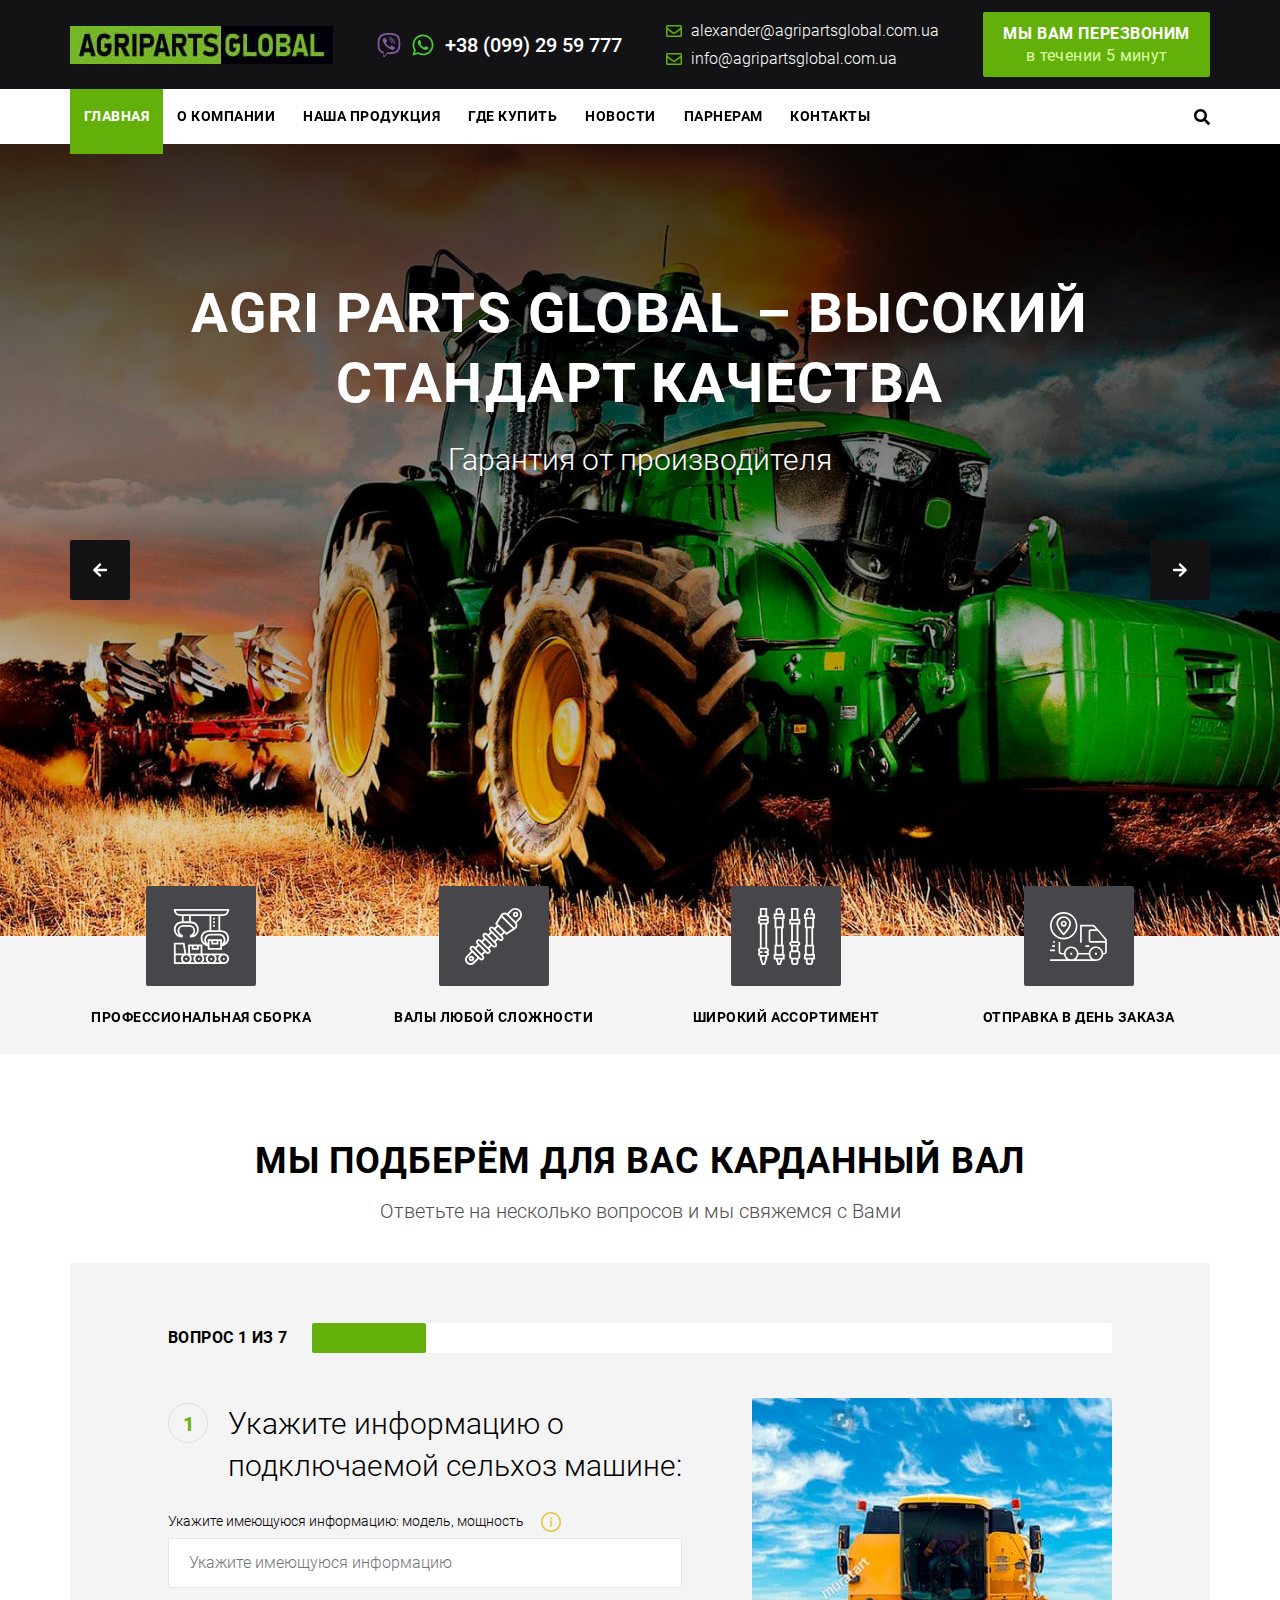
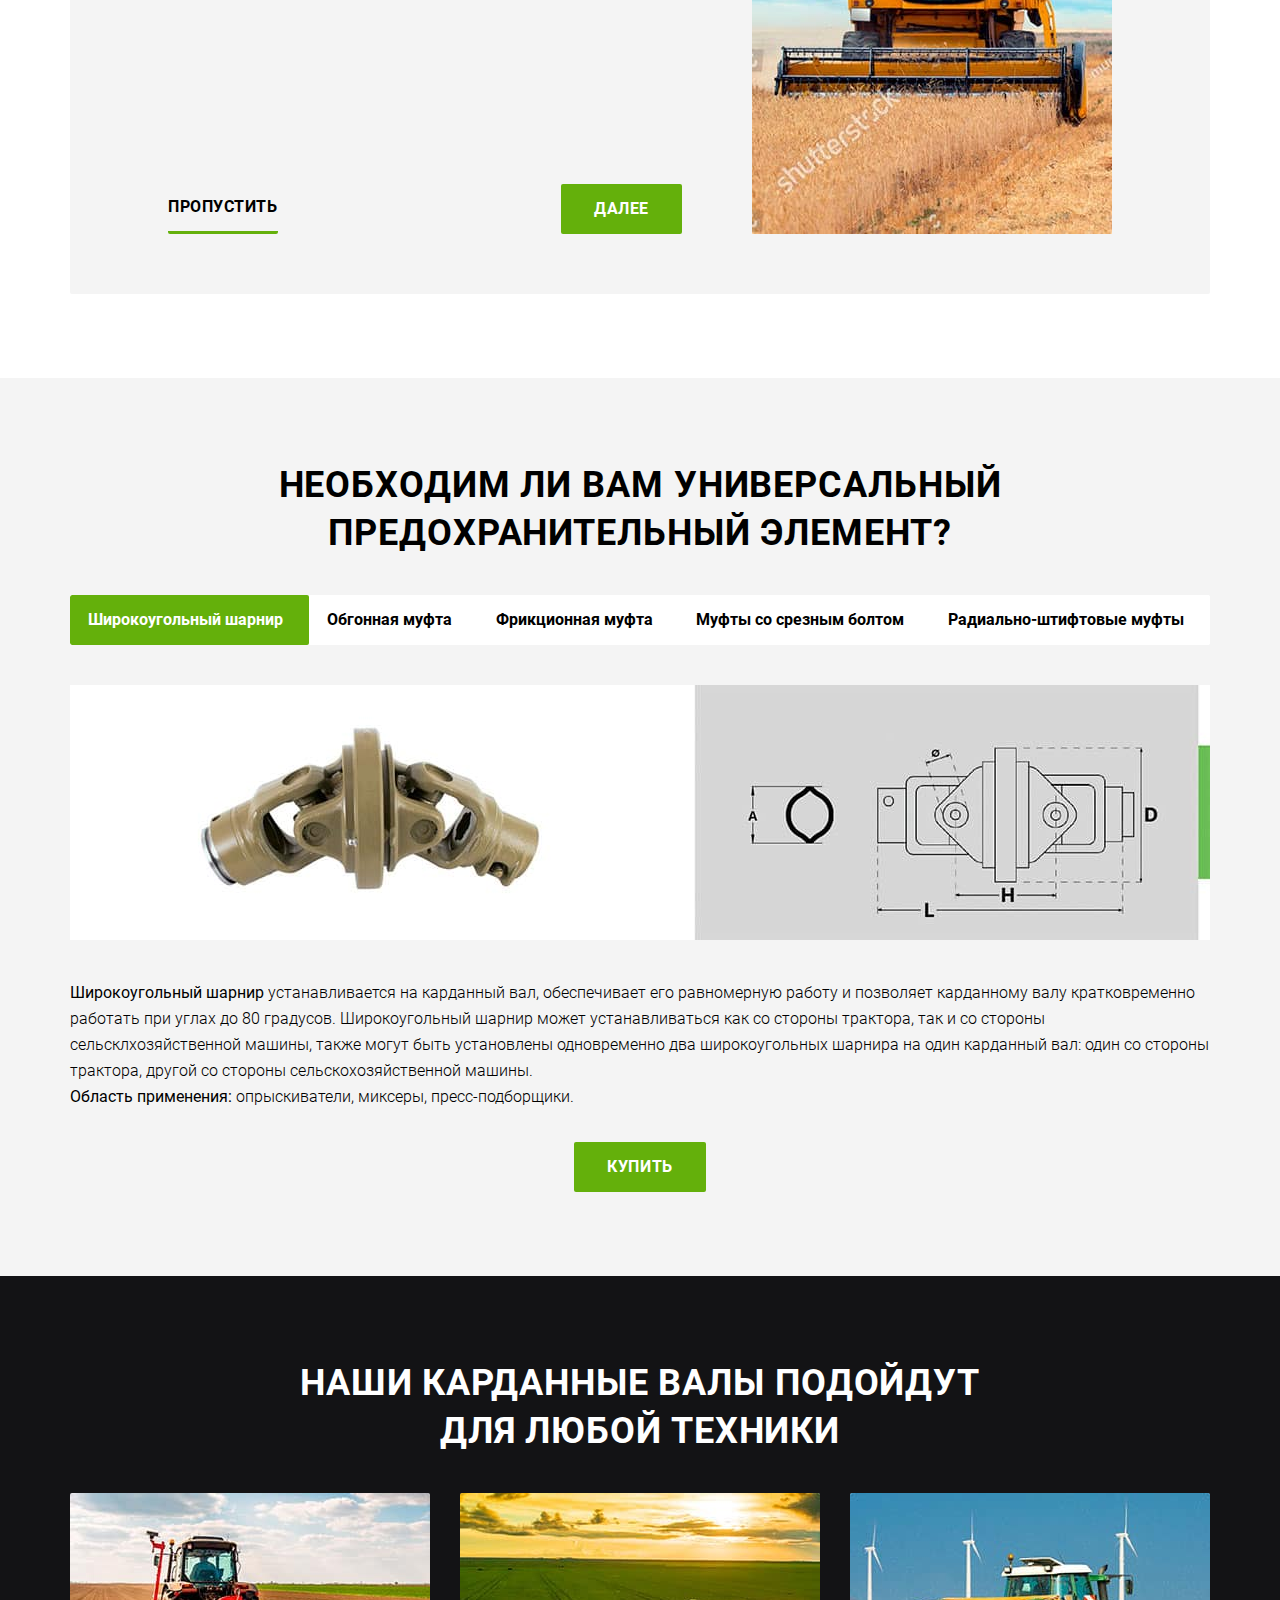
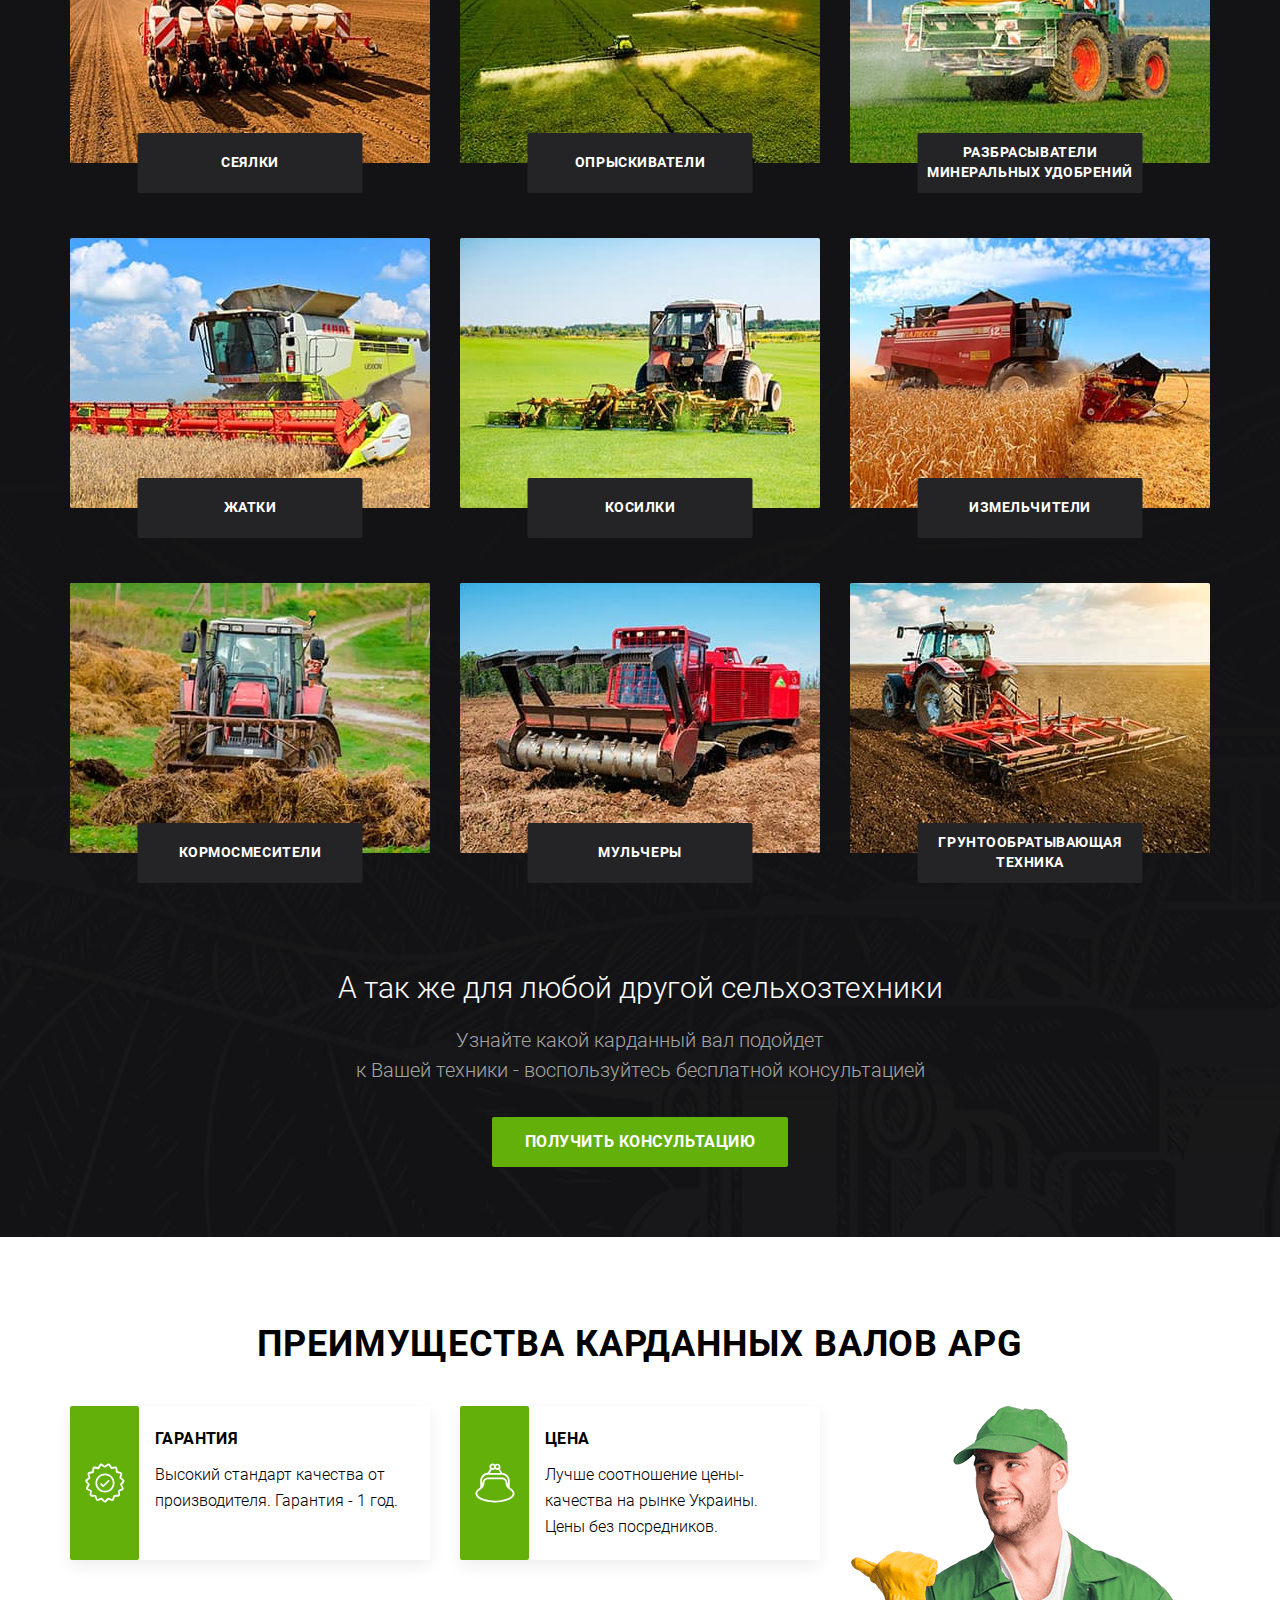
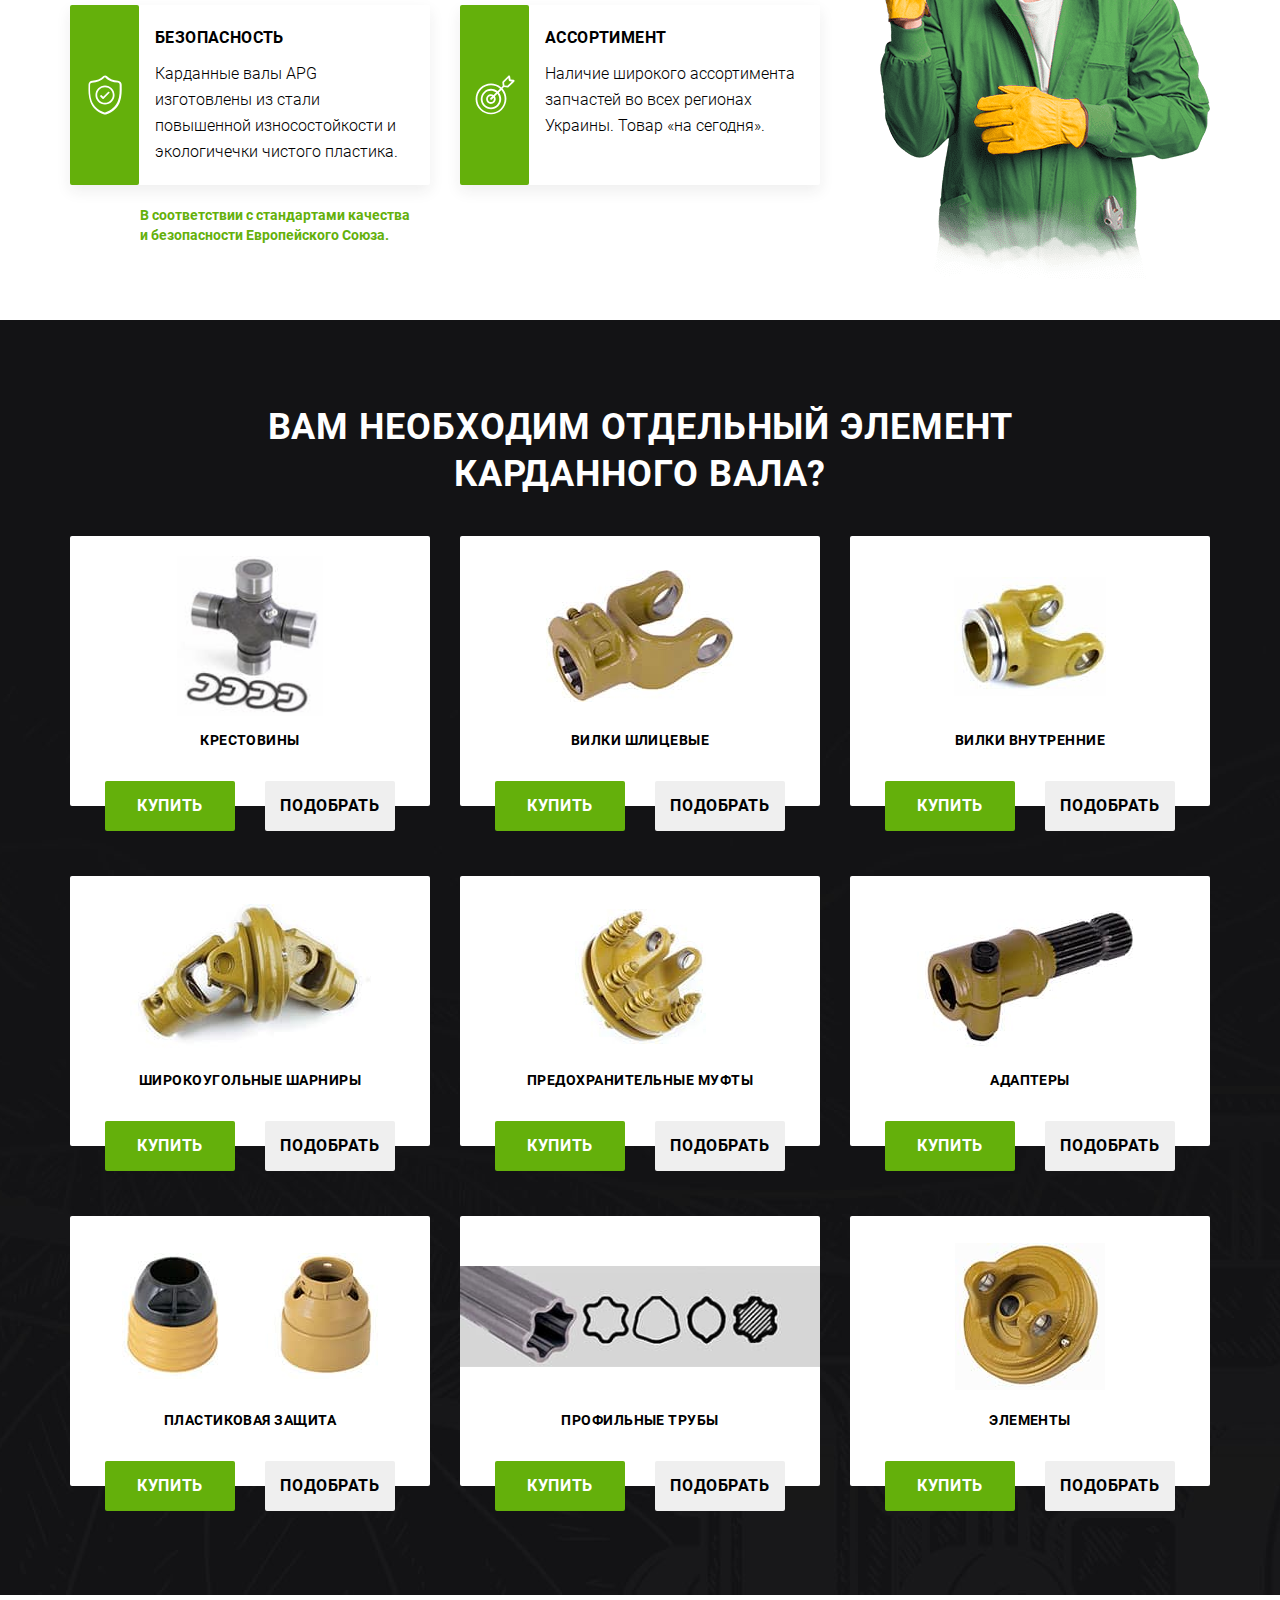
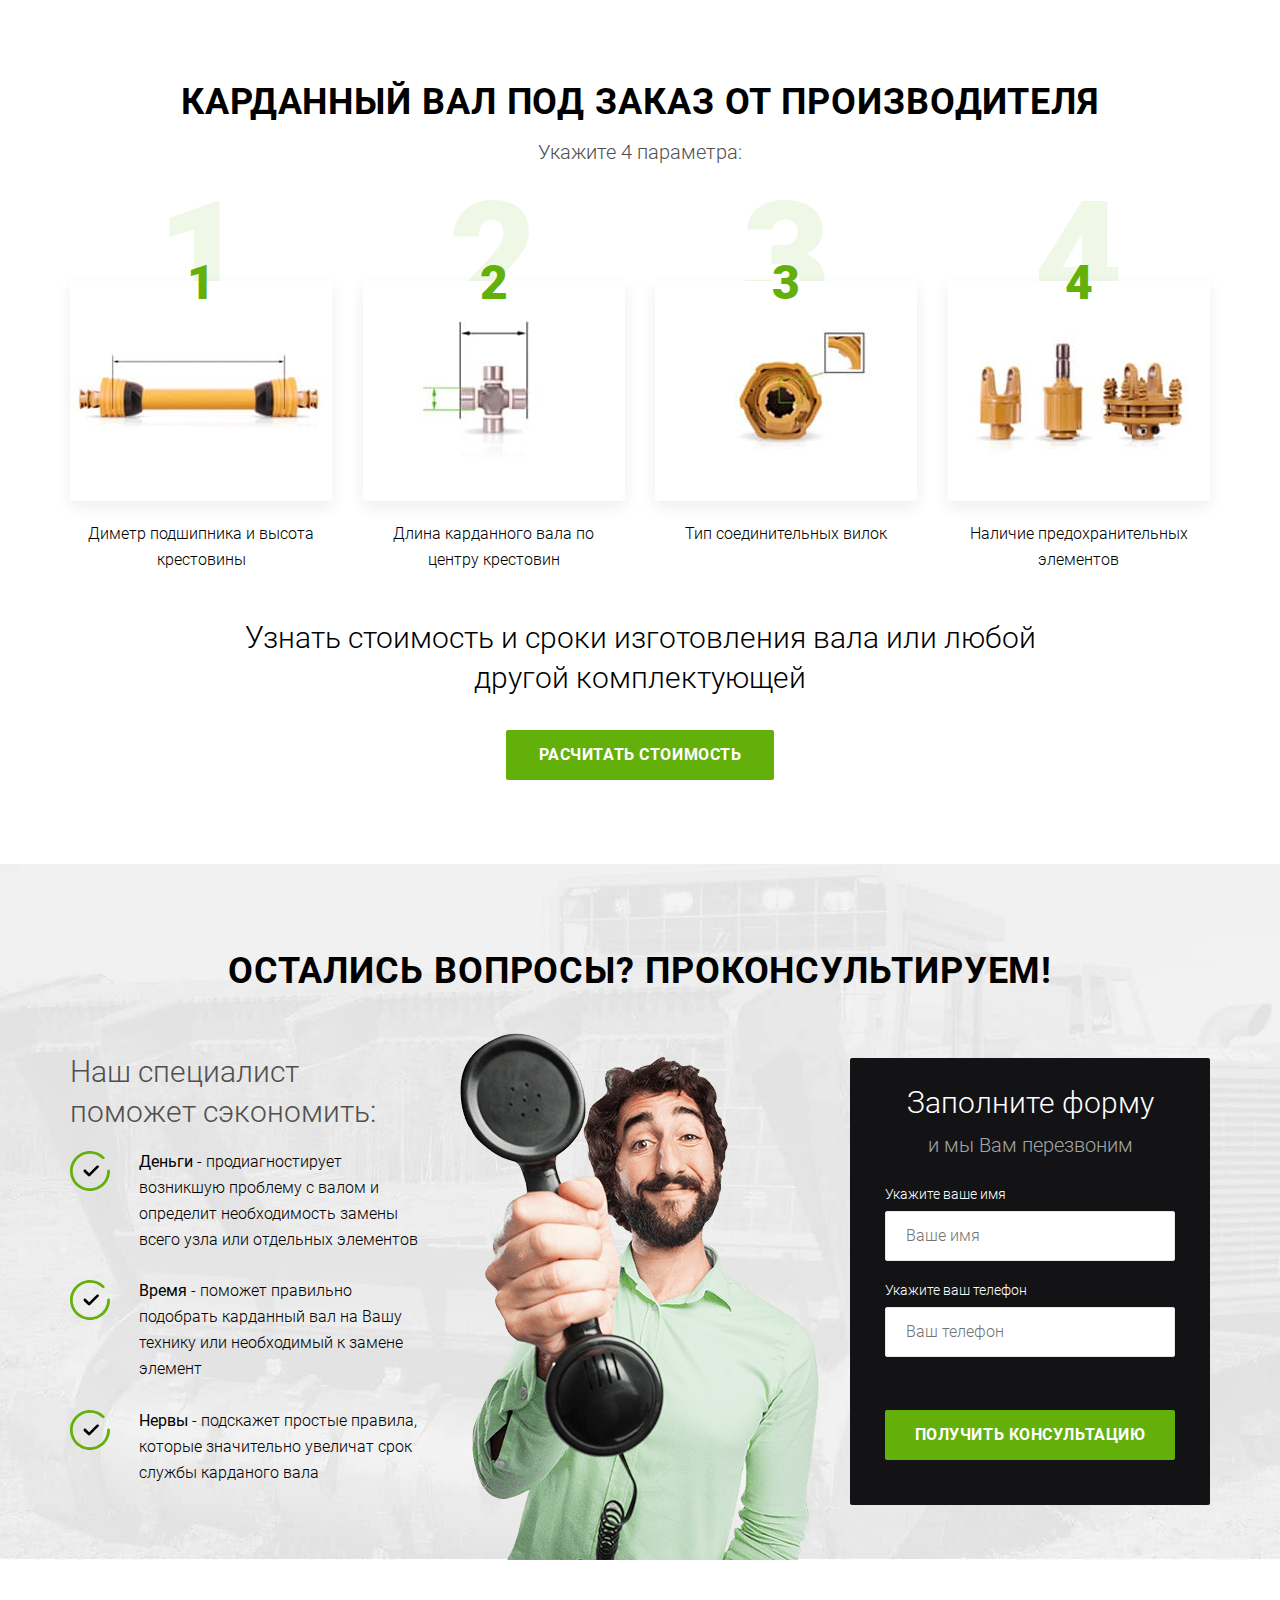
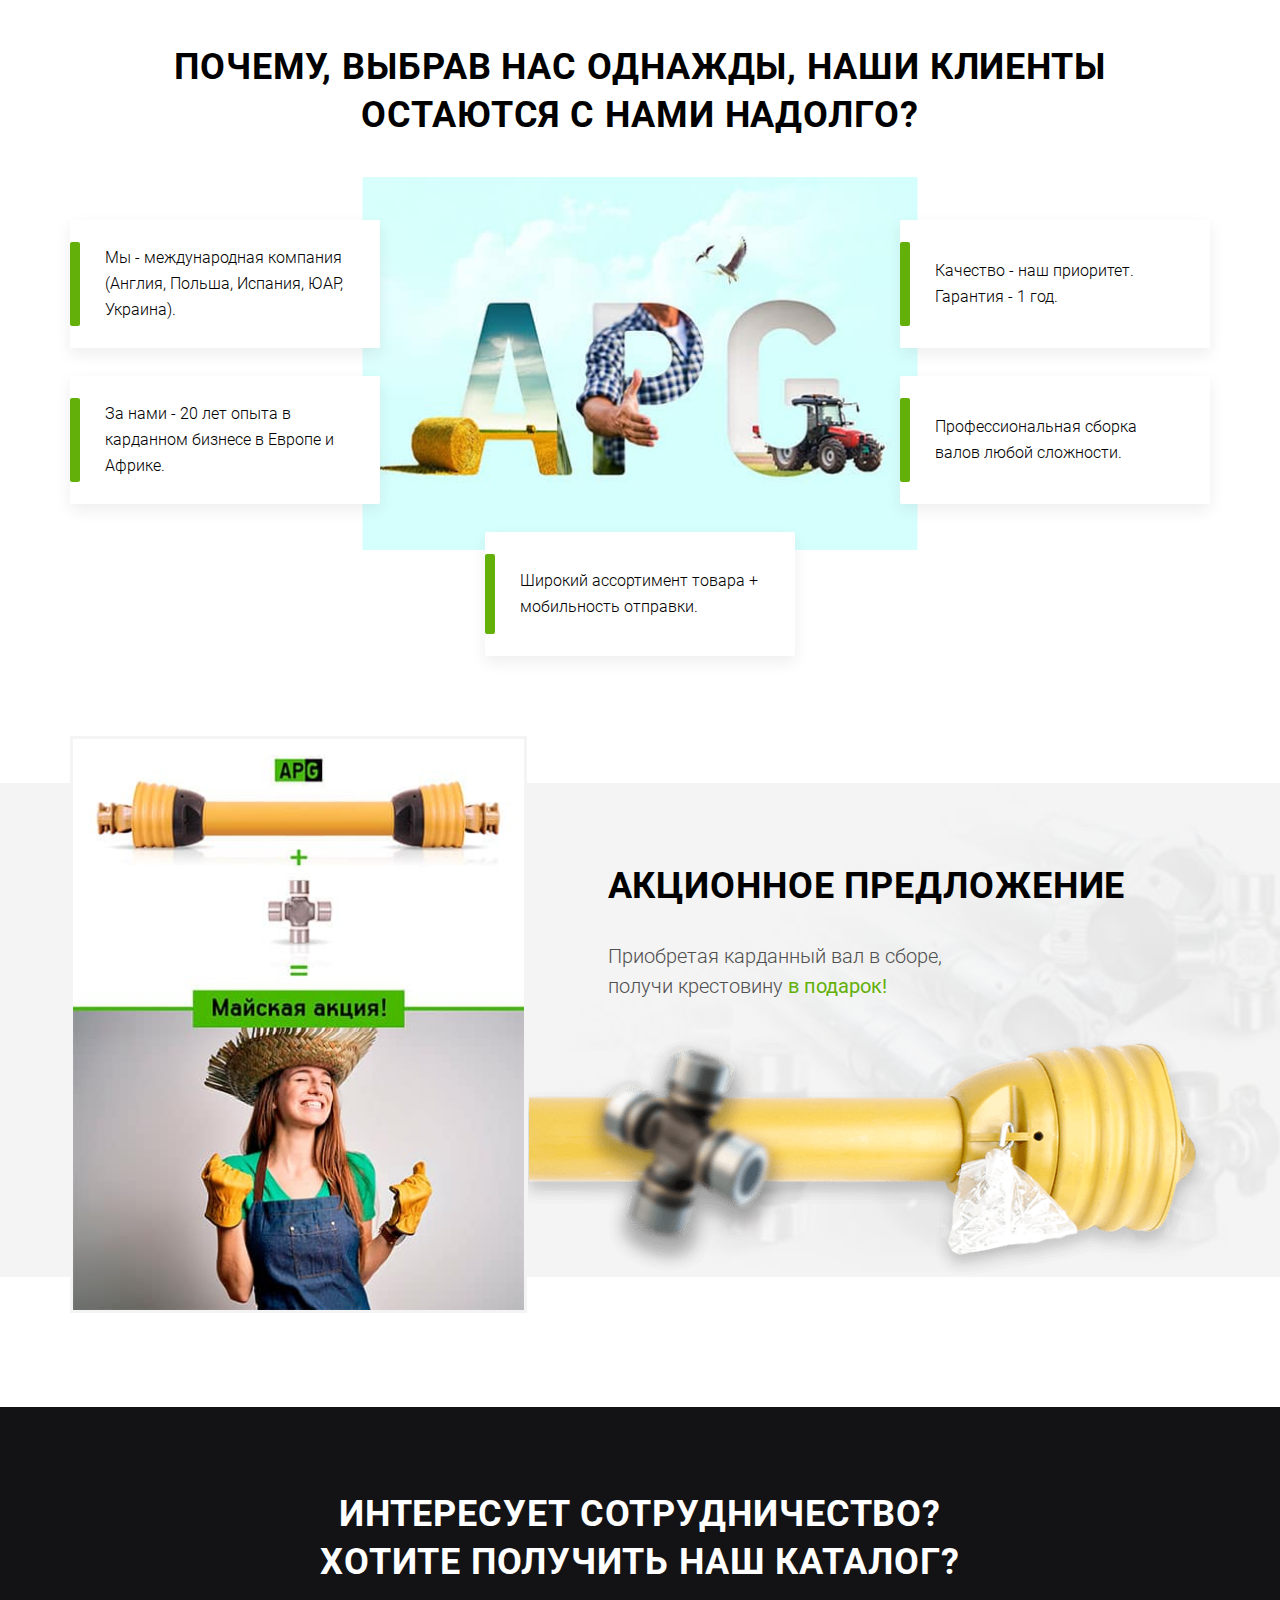
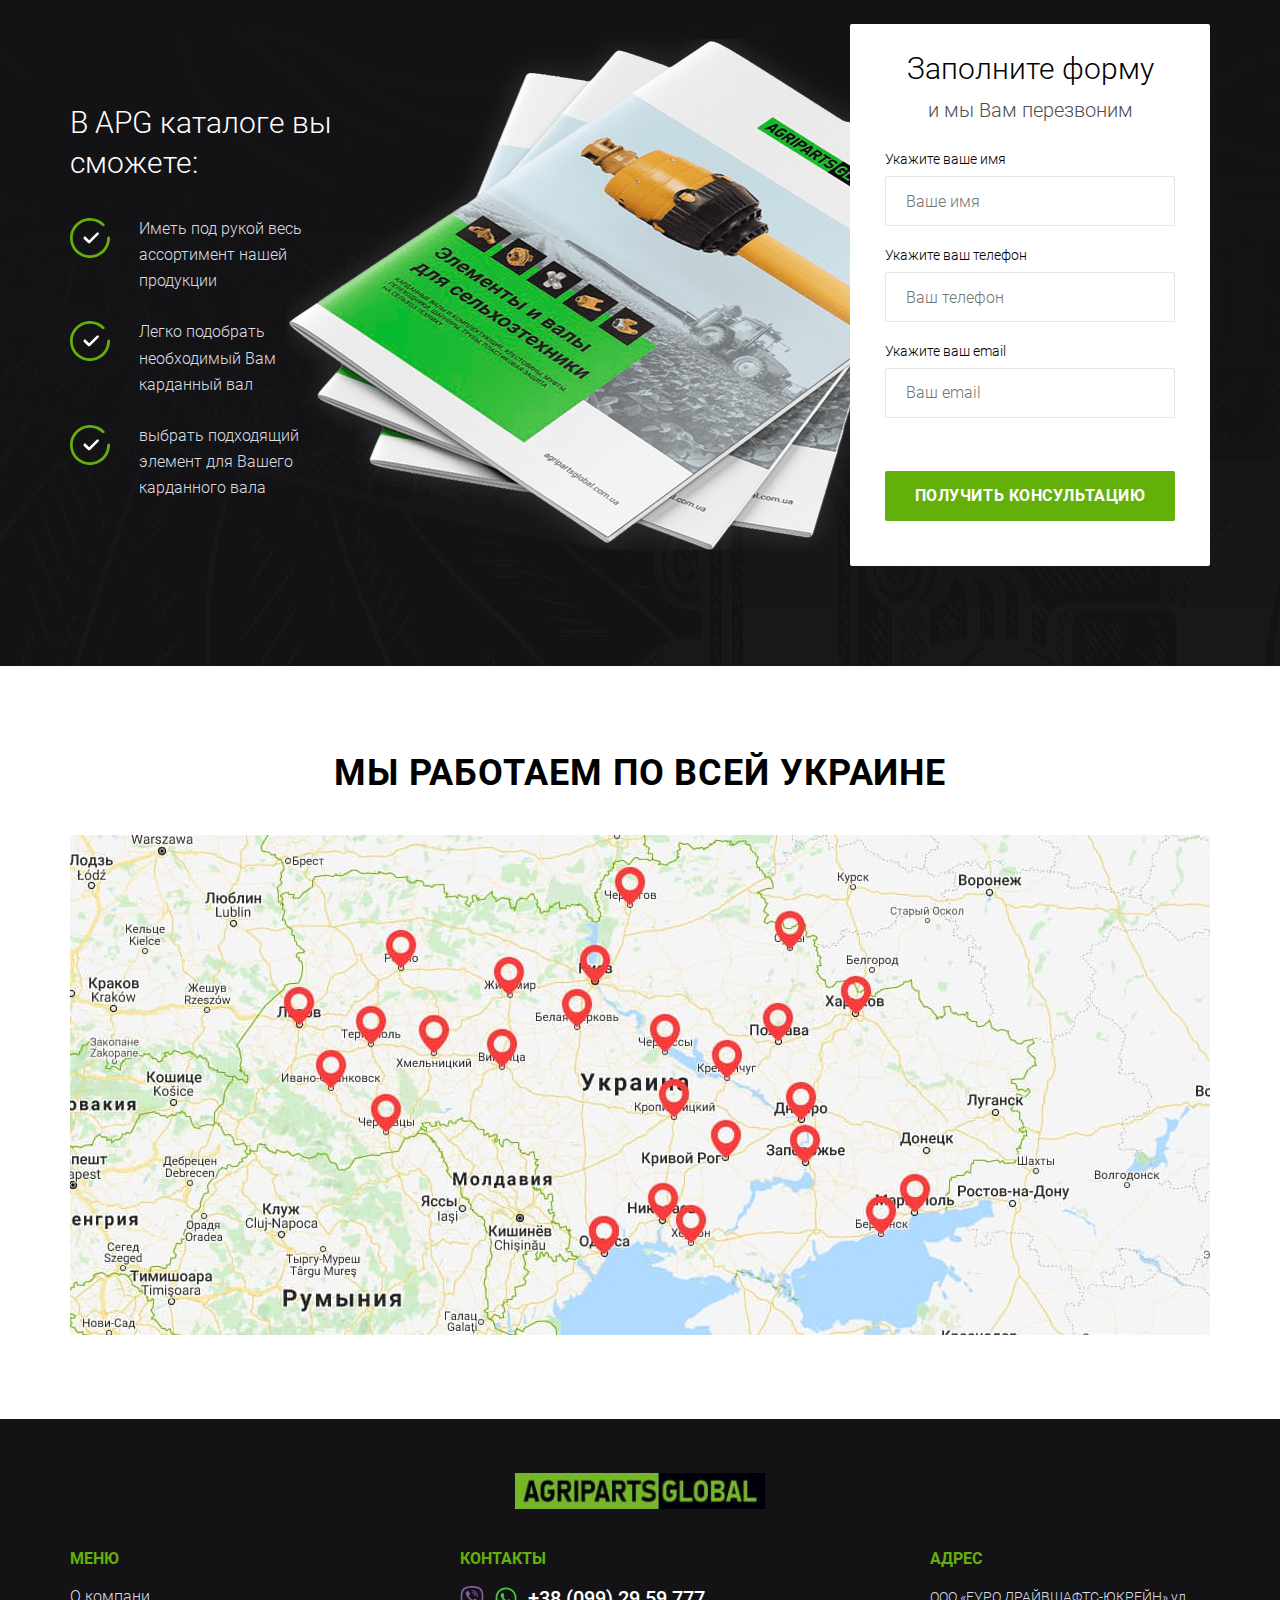
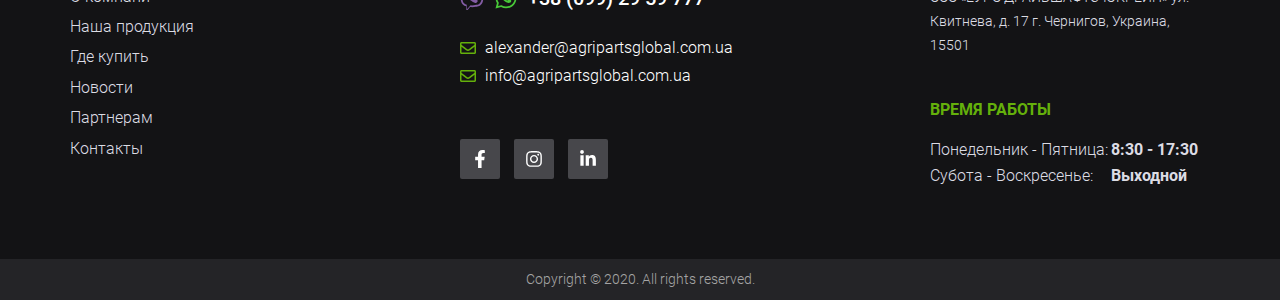
==== commit 6430c57b: "Add files via upload" ====
--- a/index.html
+++ b/index.html
@@ -10,7 +10,6 @@
 	<link rel="stylesheet" type="text/css" href="css/magnific-popup.css" />
 	<link rel="stylesheet" type="text/css" href="css/slick.css" />
 	<link rel="stylesheet" type="text/css" href="css/jquery.powertip.css" />
-	<link href="https://fonts.googleapis.com/css2?family=Roboto:wght@300;400;500;700;900&display=swap" rel="stylesheet">
 </head>
 <body class="loaded">
 
@@ -250,7 +249,7 @@
 							</div>
 						</div>
 					</div>
-					<div class="quiz__item" >
+					<div class="quiz__item" style="display: none;">
 						<div class="progressbar">
 							<div class="progressbar__title">Вопрос 2 из 7</div>
 							<div class="progressbar__line"><div style="width: 28.57%"></div></div>
@@ -282,7 +281,7 @@
 							</div>
 						</div>
 					</div>
-					<div class="quiz__item" >
+					<div class="quiz__item" style="display: none;">
 						<div class="progressbar">
 							<div class="progressbar__title">Вопрос 3 из 7</div>
 							<div class="progressbar__line"><div style="width: 42.85%"></div></div>
@@ -293,21 +292,21 @@
 								<div class="quiz-wrap__top">
 									<div class="quiz__title"><span class="quiz__step">3</span> Укажите длину карданного  вала: <span class="info-block tooltips-center" title="Меряем длину карданного вала в сложенном виде по центрам крестовин или по краям вала."><svg class="icon icon-information"><use xlink:href="img/sprite.svg#information"></use></svg></span></div>
 									
-									<div class="form-field form-radio disabled">
+									<div class="form-field hand form-radio">
 										<label>Укажите диаметр в мм:</label>
 										<div class="form-radio__cont">
 											<label class="radio" >
-												<input type="radio" name="fr-radio" disabled> 
-												<span class="radio__figure"></span>
-											</label>
-											<input type="text" class="form-input" placeholder="Укажите диаметр" disabled="">
-										</div>
-									</div>
-									<div class="form-field form-radio">
+												<input type="radio" name="fr-radio" id="i_diameter"> 
+												<span class="radio__figure"></span>
+											</label>
+											<input type="text" class="form-input" placeholder="Укажите диаметр" disabled>
+										</div>
+									</div>
+									<div class="form-field hand form-radio selected">
 										<label>Укажите высоту в мм:</label>
 										<div class="form-radio__cont">
 											<label class="radio">
-												<input type="radio"  name="fr-radio" checked="">
+												<input type="radio"  name="fr-radio" checked="" id="i_height">
 												<span class="radio__figure"></span>
 											</label>
 											<input type="text" class="form-input" placeholder="Укажите высоту">
@@ -326,7 +325,7 @@
 							</div>
 						</div>
 					</div>
-					<div class="quiz__item" >
+					<div class="quiz__item" style="display: none;">
 						<div class="progressbar">
 							<div class="progressbar__title">Вопрос 4 из 7</div>
 							<div class="progressbar__line"><div style="width: 57%"></div></div>
@@ -419,7 +418,7 @@
 							</div>
 						</div>
 					</div>
-					<div class="quiz__item" >
+					<div class="quiz__item" style="display: none;">
 						<div class="progressbar">
 							<div class="progressbar__title">Вопрос 5 из 7</div>
 							<div class="progressbar__line"><div style="width: 71%"></div></div>
@@ -512,7 +511,7 @@
 							</div>
 						</div>
 					</div>
-					<div class="quiz__item"  >
+					<div class="quiz__item" style="display: none;" >
 						<div class="progressbar">
 							<div class="progressbar__title">Вопрос 6 из 7</div>
 							<div class="progressbar__line"><div style="width: 86%"></div></div>
@@ -594,7 +593,7 @@
 							
 						</div>
 					</div>
-					<div class="quiz__item" >
+					<div class="quiz__item" style="display: none;">
 						<div class="progressbar">
 							<div class="progressbar__title">Вопрос 7 из 7</div>
 							<div class="progressbar__line"><div style="width: 100%"></div></div>
@@ -632,7 +631,7 @@
 							
 						</div>
 					</div>
-					<div class="quiz__item" >
+					<div class="quiz__item" style="display: none;">
 						<div class="quiz-thanks">
 							<div class="quiz-thanks__img" style="background-image: url('img/quiz-img.jpg')"></div>
 							<div class="quiz-thanks__content">
--- a/css/app.css
+++ b/css/app.css
@@ -2,7 +2,7 @@
  * By: Pit Orel
  * E-mail: orel-1993@yandex.ru
  * Vk: https://vk.com/pit_orel
- */a,abbr,acronym,address,applet,article,aside,audio,b,big,blockquote,body,canvas,caption,center,cite,code,dd,del,details,dfn,div,dl,dt,em,embed,fieldset,figcaption,figure,footer,form,h1,h2,h3,h4,h5,h6,header,hgroup,html,i,iframe,img,ins,kbd,label,legend,li,main,mark,menu,nav,object,ol,output,p,pre,q,ruby,s,samp,section,small,span,strike,strong,sub,summary,sup,table,tbody,td,tfoot,th,thead,time,tr,tt,u,ul,var,video{margin:0;padding:0;border:0;font-size:100%}article,aside,details,figcaption,figure,footer,header,hgroup,main,menu,nav,section{display:block}blockquote,q{quotes:none}blockquote:after,blockquote:before,q:after,q:before{content:'';content:none}table{border-collapse:collapse;border-width:0;padding:0;margin:0}html{height:100%;-webkit-text-size-adjust:none;-ms-text-size-adjust:none;font-size:62.5%;box-sizing:border-box;-ms-overflow-style:scrollbar}input,textarea{color:#333;outline:0;border-radius:0;-moz-border-radius:0;-webkit-border-radius:0;-webkit-appearance:none}button,input[type=button],input[type=submit]{cursor:pointer;-webkit-appearance:none;outline:0}input::-ms-clear{display:none}form,td{margin:0;padding:0}a{font-family:inherit;transition:.2s linear;text-decoration:none;outline:0;-webkit-tap-highlight-color:transparent;-webkit-tap-highlight-color:transparent;color:#000}*,:after,:before{box-sizing:border-box}:active,:focus,a:active,a:focus{outline:0}html.lock,html.lock body{overflow:hidden}body{margin:0;padding:0;position:relative;-webkit-font-smoothing:antialiased;-moz-osx-font-smoothing:grayscale;color:#000;font:300 1.6rem/1.63 Roboto,Arial,sans-serif;background:#fff;min-height:100%;display:-ms-flexbox;display:flex}.h1,.h2,.h3,.h4,.h5,.h6,h1,h2,h3,h4,h5,h6{margin-top:0;margin-bottom:0;font-weight:700;line-height:1.2}.h1,h1{font-size:4rem}.h2,h2{font-size:3.5rem}.h3,h3{font-size:2.8rem}.h4,h4{font-size:2.5rem}.h5,h5{font-size:1.8rem}.h6,h6{font-size:1.6rem}a:hover{text-decoration:underline}p{margin-bottom:2rem}ol,ul{margin:0;list-style:none;padding:0}blockquote{border-left:.2rem solid rgba(0,0,0,.5);margin-bottom:2rem;padding:1rem 0 1rem 2rem}img{display:block;max-width:100%}.text-left{text-align:left}.text-center{text-align:center}.text-right{text-align:right}.nowrap{white-space:nowrap}.word-break{word-break:break-all}.ttu{text-transform:uppercase}.italic{font-style:italic}.font-700{font-weight:700}.margin>:last-child{margin-bottom:0}.margin>:first-child{margin-top:0}.color-success{color:#64b00b}.header{width:100%;min-width:32rem;text-align:left;-ms-flex-negative:0;flex-shrink:0}.header__top{background:#131315;color:#fff;padding:1.2rem 0}.header__top .container{display:-ms-flexbox;display:flex;-ms-flex-pack:justify;justify-content:space-between;-ms-flex-align:center;align-items:center}.header__address-list,.header__phone{margin:0 2rem}.header__logo{margin-right:2rem;-ms-flex:none;flex:none}.header__call{margin-left:2rem}.header__bottom .container{display:-ms-flexbox;display:flex;-ms-flex-align:center;align-items:center;-ms-flex-pack:justify;justify-content:space-between}.phone{display:-ms-flexbox;display:flex;-ms-flex-align:center;align-items:center;white-space:nowrap}.phone__number{color:#fff;font-weight:500;font-size:2rem;line-height:2.4rem}.phone__number:hover{text-decoration:none}.phone__icon{margin-right:1rem}.phone__icon .icon{display:block;font-size:2.4rem}.phone__icon--viber .icon{color:#835ca4}.phone__icon--whatsapp .icon{color:#48c938}.address-list__item{position:relative;padding-left:2.5rem;margin-bottom:.2rem}.address-list__item:last-child{margin-bottom:0}.address-list a{font-size:1.6rem;color:#fff}.address-list .icon{position:absolute;top:.5rem;left:0;font-size:1.6rem;display:block;color:#64b00b}.call{border-radius:.2rem;background:#64b00b;color:#fff;text-align:center;font-size:1.6rem;display:block;letter-spacing:.56px;padding:1.1rem 2rem;line-height:1.35;text-transform:uppercase;font-weight:700}.call span{display:block;letter-spacing:.4px;color:#d6ffa7;text-transform:none;font-weight:400}.call:hover{text-decoration:none;background:#569908}.main-menu{display:-ms-flexbox;display:flex}.main-menu a{display:block;height:5.5rem;line-height:5.5rem;text-align:center;padding:0 1.4rem;color:#000;font-size:1.4rem;font-weight:700;text-transform:uppercase;letter-spacing:.49px;position:relative;z-index:1}.main-menu a:hover{text-decoration:none;color:#64b00b}.main-menu a:after{content:'';display:block;position:absolute;top:0;left:0;right:0;bottom:-1rem;transition:.2s linear;z-index:-1;pointer-events:none}.main-menu li.current-menu-item a{color:#fff}.main-menu li.current-menu-item a:after{background:#64b00b}.search-btn .icon{display:block;font-size:1.6rem}.mobile-navbar__container{background:#131315;width:30rem;position:absolute;top:0;height:100%;z-index:100;max-height:100%;transition:.2s linear;-webkit-transform:translateX(-100%);-ms-transform:translateX(-100%);transform:translateX(-100%);overflow:hidden;overflow-y:auto}.mobile-navbar__header{padding:1.1rem 2rem;border-bottom:.1rem solid rgba(255,255,255,.13);display:-ms-flexbox;display:flex;-ms-flex-align:center;align-items:center}.mobile-navbar__main{padding:2.5rem 2rem}.mobile-navbar__footer{padding:2.5rem 2rem;border-top:.1rem solid rgba(255,255,255,.13)}.mobile-navbar__close{margin-left:auto;width:3rem;height:3rem;position:relative;cursor:pointer}.mobile-navbar__close:after,.mobile-navbar__close:before{content:'';display:block;width:2.5rem;height:.3rem;background:#fff;position:absolute;left:.2rem;top:47%}.mobile-navbar__close:after{-webkit-transform:rotate(-45deg);-ms-transform:rotate(-45deg);transform:rotate(-45deg)}.mobile-navbar__close:before{-webkit-transform:rotate(45deg);-ms-transform:rotate(45deg);transform:rotate(45deg)}.mobile-navbar__overlay{background:rgba(19,19,21,.5);position:absolute;top:0;left:0;right:0;bottom:0;z-index:99;opacity:0;-webkit-transform:translateX(-100%);-ms-transform:translateX(-100%);transform:translateX(-100%);transition:opacity .2s ease-in-out,transform .1ms ease-in-out .2s,-webkit-transform .1ms ease-in-out .2s}.mobile-navbar.is-open{position:fixed;top:0;left:0;right:0;height:100%;z-index:9999}.mobile-navbar.is-open .mobile-navbar__container{-webkit-transform:translateX(0);-ms-transform:translateX(0);transform:translateX(0);box-shadow:2px 0 6px rgba(51,51,51,.26)}.mobile-navbar.is-open .mobile-navbar__overlay{opacity:1;-webkit-transform:translateX(0);-ms-transform:translateX(0);transform:translateX(0);transition:opacity .2s ease-in-out}.mobile-navbar .address-list,.mobile-navbar .call,.mobile-navbar .phone{margin-bottom:2rem}.mobile-menu,.mobile-navbar .social{text-align:center}.mobile-menu__item{margin:.2rem 0}.mobile-menu__item.current-menu-item .mobile-menu__link{background:#64b00b}.mobile-menu__link{display:block;padding:1rem;font-size:1.4rem;text-transform:uppercase;border-radius:.2rem;color:#fff;font-weight:700}.mobile-menu__link:hover{text-decoration:none}.burger{height:3rem;width:2.7rem;cursor:pointer;position:relative;display:none}.burger__icon{height:.2rem;width:2.7rem;position:absolute;top:50%;left:50%;border-radius:2.5rem;background-color:#fff;-webkit-transform:translate(-50%,-50%) rotate(0);-ms-transform:translate(-50%,-50%) rotate(0);transform:translate(-50%,-50%) rotate(0);transition:.5s}.burger__icon:after,.burger__icon:before{content:"";position:absolute;height:inherit;border-radius:.5rem;background-color:#fff;margin:auto;width:100%;transition:.5s}.burger__icon:before{top:-.8rem;left:0;-webkit-transform-origin:left;-ms-transform-origin:left;transform-origin:left}.burger__icon:after{bottom:-.8rem;right:0;-webkit-transform-origin:right;-ms-transform-origin:right;transform-origin:right}.main-wrapper{padding:0;min-width:32rem;position:relative;overflow:hidden;opacity:1;-ms-flex:1 1 auto;flex:1 1 auto;display:-ms-flexbox;display:flex;-ms-flex-flow:column nowrap;flex-flow:column nowrap;min-height:100vh;width:100%}.main{width:100%;min-width:32rem;text-align:left;-ms-flex:1 1 auto;flex:1 1 auto}.section{background:#fff;padding:8.4rem 0}.section__head{text-align:center;margin:0 auto 3.7rem}.section__head>:last-child{margin-bottom:0}.section__head>:first-child{margin-top:0}.section__title{font-size:3.6rem;letter-spacing:.9px;text-transform:uppercase;line-height:1.33;font-weight:700;margin-bottom:1rem}.section__subtitle{color:#4f4f4f;font-size:2rem;font-weight:300;margin-bottom:1rem;line-height:1.5}.section__foot{text-align:center;max-width:80rem;margin:4rem auto 0}.section__foot>:last-child{margin-bottom:0}.section__foot>:first-child{margin-top:0}.section__foot .section__title{font-size:3rem;font-weight:300;text-transform:none;letter-spacing:normal;margin-bottom:1.7rem}.section--gray{background:#f4f4f4}.section--dark{background:center bottom no-repeat #131315;color:#fff}.section--dark .h3,.section--dark .section__foot,.section--dark .section__head{color:#fff}.section--dark .section__subtitle{color:#a5a5a5}.section--dark .check-list{color:#dcdce4}.h3{font-size:3rem;font-weight:300;color:#4f4f4f;margin-bottom:1.7rem;line-height:1.33}.tooltip{position:fixed;padding:10px 20px;border:1px solid #b3c9ce;border-radius:4px;text-align:center;font:italic 14px/1.3 sans-serif;color:#333;background:#fff;box-shadow:3px 3px 3px rgba(0,0,0,.3)}.promo{position:relative}.promo__title{font-size:5.5rem;font-weight:700;letter-spacing:1.38px;line-height:1.27;text-transform:uppercase;margin-bottom:1.7rem}.promo__subtitle{font-size:3rem;margin-bottom:1rem}.promo-slider__item{padding:15vh 0;min-height:88vh!important;background:center/cover no-repeat #333;color:#fff;text-align:center;position:relative;z-index:1}.promo-slider__item:after{content:'';display:block;position:absolute;top:0;left:0;right:0;bottom:0;z-index:-1;pointer-events:none;background-image:linear-gradient(to bottom,rgba(0,0,0,.8),rgba(0,0,0,0))}.promo-slider .container{padding-left:10rem;padding-right:10rem}.promo-slider .slick-dots{position:absolute;left:0;right:0;bottom:2rem}.promo-slider .slick-dots button{text-indent:-99px;width:1rem;height:1rem;border:none;border-radius:50%;padding:0;margin:0;overflow:hidden;box-shadow:0 3px 10px 0 rgba(43,42,41,.08)}.promo-slider .slick-dots .slick-active button{background:#64b00b}.promo-slider-pagination{position:absolute;top:50%;left:0;right:0}.promo-slider-pagination .container{position:relative}.promo-slider-pagination .slick-arrow{position:absolute;top:0;width:6rem;height:6rem;border-radius:.2rem;background-color:#131315;text-align:center;margin:0;padding:0;border:none;font-size:0;transition:.2s linear}.promo-slider-pagination .slick-arrow:hover{background:#64b00b}.promo-slider-pagination .slick-arrow .icon{font-size:1.6rem;color:#fff}.promo-slider-pagination .slick-prev{left:1.5rem}.promo-slider-pagination .slick-next{right:1.5rem}.services{padding:2.5rem 0;background:#f4f4f4}.services-list{margin-top:-7.5rem}.services-inner{text-align:center}.services-inner__icon{width:11rem;height:10rem;border-radius:.2rem;background:#47474b;display:-ms-flexbox;display:flex;-ms-flex-align:center;align-items:center;-ms-flex-pack:center;justify-content:center;margin:0 auto}.services-inner__icon .icon{display:block;color:#fff;font-size:5.7rem}.services-inner__title{letter-spacing:.49px;font-size:1.4rem;font-weight:700;text-transform:uppercase;margin-top:2rem}.quiz{background:#f4f4f4;border-radius:.2rem;padding:6rem 9.8rem}.quiz__item{display:-ms-flexbox;display:flex;-ms-flex-direction:column;flex-direction:column}.quiz-wrap{display:-ms-flexbox;display:flex;-ms-flex:1 0 auto;flex:1 0 auto;min-height:43.6rem}.quiz-wrap__content{-ms-flex:1;flex:1;display:-ms-flexbox;display:flex;-ms-flex-direction:column;flex-direction:column}.quiz-wrap__bottom,.quiz-wrap__top{width:100%}.quiz-wrap__top{-ms-flex:1 0 auto;flex:1 0 auto}.quiz-wrap__bottom{margin-top:auto;padding-top:1.5rem;-ms-flex:none;flex:none;display:-ms-flexbox;display:flex;-ms-flex-wrap:wrap;flex-wrap:wrap;-ms-flex-align:center;align-items:center}.quiz-wrap__bottom a.btn{margin-right:3rem}.quiz-wrap__bottom a.btn:last-child{margin-right:0}.quiz-wrap__img{-ms-flex:none;flex:none;margin-left:7rem}.quiz__title{position:relative;padding-left:6rem;font-size:3rem;line-height:1.4;margin-top:.5rem;margin-bottom:2.3rem}.quiz__title .info-block{margin-right:-3rem;margin-left:1rem}.quiz__title_sub{margin-top:1.5rem;font-size:1.6rem}.quiz__subtitle{font-size:2rem;color:#4f4f4f;font-weight:300;margin-bottom:1rem}.quiz__subtitle .link-under{margin-left:.5rem}.quiz__btn{margin-top:5rem}.quiz__btn .btn{min-width:16.5rem}.quiz__step{position:absolute;top:0;left:0;width:4rem;height:4rem;border:.1rem solid #dedede;text-align:center;line-height:4rem;border-radius:50%;color:#64b00b;font-size:2rem;font-weight:700}.quiz__form{max-width:55.5rem;margin:7rem auto 3rem}.quiz-thanks{display:-ms-flexbox;display:flex;height:100%;margin:0 -4.8rem;min-height:51.1rem}.quiz-thanks__img{width:58%;margin:-1rem 0;background-size:cover;background-position:center;background-repeat:no-repeat}.quiz-thanks__content{-ms-flex-item-align:center;align-self:center;width:42%;padding-left:6rem}.quiz-thanks__content .quiz__title{padding-left:0}.progressbar{display:-ms-flexbox;display:flex;-ms-flex-align:center;align-items:center;margin-bottom:4.5rem;width:100%;-ms-flex:none;flex:none}.progressbar__title{-ms-flex:none;flex:none;font-size:1.6rem;text-transform:uppercase;letter-spacing:.4px;font-weight:700;margin-right:2.5rem}.progressbar__line{-ms-flex:1;flex:1;height:3rem;background:#fff;border-radius:.2rem;position:relative}.progressbar__line>div{background:#64b00b;border-radius:.2rem;position:absolute;top:0;left:0;height:100%}.form-radio{padding-left:4rem}.form-radio__cont{position:relative}.form-radio__cont .radio{position:absolute;top:50%;margin-top:-1.2rem;left:-4rem}.check-grid__item{margin:1rem 0 2rem}.section-gallery{padding-bottom:7rem!important}.gallery{-ms-flex-pack:center;justify-content:center}.gallery__item{margin-bottom:4.5rem}.gallery-inner{height:30rem;position:relative}.gallery-inner__img{position:absolute;top:0;left:0;right:0;bottom:3rem;border-radius:.2rem;background:center/cover no-repeat #000;overflow:hidden;transition:.2s linear}.gallery-inner__img:after{content:'';position:absolute;top:0;left:0;right:0;bottom:0;background:#64b00b;opacity:0;z-index:1;pointer-events:none;transition:.2s linear}.gallery-inner__title{position:absolute;top:100%;left:50%;margin-top:-6rem;-webkit-transform:translate(-50%,0);-ms-transform:translate(-50%,0);transform:translate(-50%,0);background:#242427;border-radius:.2rem;color:#fff;font-size:1.4rem;font-weight:700;display:-ms-flexbox;display:flex;-ms-flex-pack:center;justify-content:center;-ms-flex-align:center;align-items:center;text-align:center;letter-spacing:.56px;line-height:1.38;text-transform:uppercase;z-index:2;height:6rem;width:22.5rem;padding:.5rem .9rem;transition:top .3s linear}@media screen and (min-width:992px){.gallery-inner:hover .gallery-inner__img{bottom:0}.gallery-inner:hover .gallery-inner__img:after{opacity:.8}.gallery-inner:hover .gallery-inner__title{height:auto;top:50%;-webkit-transform:translate(-50%,-50%);-ms-transform:translate(-50%,-50%);transform:translate(-50%,-50%);margin:0;background-color:transparent}}.section-advantages{padding-bottom:4rem!important}.advantages-grid__item{margin-bottom:4.5rem;display:-ms-flexbox;display:flex}.advantages-grid__subtext{margin-top:-2.5rem}.advantages-inner{background:#fff;box-shadow:0 6px 15px 0 rgba(43,42,41,.08);border-radius:.2rem;padding:2rem 2rem 2rem 8.5rem;position:relative;width:100%}.advantages-inner__icon{position:absolute;top:0;bottom:0;left:0;width:6.9rem;border-radius:.2rem;background:#64b00b;display:-ms-flexbox;display:flex;-ms-flex-align:center;align-items:center;-ms-flex-pack:center;justify-content:center}.advantages-inner__icon .icon{display:block;font-size:4rem;color:#fff}.advantages-inner__title{text-transform:uppercase;letter-spacing:.4px;font-size:1.6rem;font-weight:700;margin-bottom:1rem}.advantages-subtext{color:#64b00b;font-weight:700;line-height:1.43;font-size:1.4rem;padding-left:7rem;padding-right:2rem}.cards{margin-bottom:-4.5rem}.cards__item{margin-bottom:4.5rem}.card-inner{position:relative}.card-inner__block{border-radius:.2rem;background:center/cover no-repeat #fff;position:relative;height:27rem;overflow:hidden;transition:.2s linear;padding:2rem 0;text-align:center}.card-inner__block:after{content:'';position:absolute;top:0;left:0;right:0;bottom:0;background:#64b00b;opacity:0;z-index:1;pointer-events:none;transition:.2s linear}.card-inner__img{height:16rem;display:-ms-flexbox;display:flex;-ms-flex-align:center;align-items:center;-ms-flex-pack:center;justify-content:center}.card-inner__img img{max-height:100%;-ms-flex:none;flex:none}.card-inner__title{letter-spacing:.49px;font-size:1.4rem;font-weight:700;text-transform:uppercase;margin-top:1.3rem;color:#000;max-height:4.2rem;overflow:hidden}.card-inner__buttons{margin-top:-2.5rem;text-align:center;font-size:0}.card-inner__buttons .btn{margin-right:3rem;width:13rem;padding-left:1rem;padding-right:1rem}.card-inner__buttons .btn:last-child{margin-right:0}.cd-params{margin-bottom:-2.5rem}.cd-params__item{margin-bottom:3rem}.cd-params-inner{position:relative;margin-top:7.7rem;text-align:center;z-index:1}.cd-params-inner__number{position:absolute;left:0;right:0;top:-1.7rem;text-align:center;font-size:4.8rem;line-height:.8;font-weight:900;color:#64b00b;z-index:1}.cd-params-inner:after{content:attr(data-number);display:block;position:absolute;top:-8.4rem;left:50%;-webkit-transform:translate(-50%,0);-ms-transform:translate(-50%,0);transform:translate(-50%,0);color:rgba(100,176,11,.1);font-size:15.3rem;line-height:.8;z-index:-1;font-weight:900}.cd-params-inner__img{box-shadow:0 6px 15px 0 rgba(43,42,41,.08);border-radius:.2rem;overflow:hidden;max-width:26.2rem;margin:0 auto 2rem}.cd-params-inner__title{font-size:1.6rem;font-weight:300;padding:0 .5rem}.section-question{padding-bottom:0!important;background-position:center;background-repeat:no-repeat;background-size:cover}.cd-question__item{margin:0 0 3rem}.cd-question__item--img{-ms-flex-item-align:end;align-self:flex-end;margin-bottom:0}.check-list{margin:0}.check-list li{margin-bottom:2.5rem;padding-left:6.9rem;position:relative;font-size:1.6rem;min-height:4}.check-list li:after{content:'';display:block;position:absolute;left:0;top:.2rem;width:4rem;height:4rem;background:url(../img/check.svg) center/cover no-repeat}.check-list--white li:after{background:url(../img/check-white.svg) center no-repeat}.box-form{padding:2.5rem 3.5rem 4.5rem;background:#131315;border-radius:.2rem;color:#fff}.box-form__head{text-align:center;margin-bottom:2.3rem}.box-form__head .h3{color:inherit;margin-bottom:.7rem}.box-form__head .section__subtitle{color:#a5a5a5}.box-form--white{background:#fff;color:#000}.box-form--white .box-form__head .section__subtitle{color:#4f4f4f}.section-catalogs{padding-bottom:7rem!important}.cd-question__content .h3{margin-top:4rem;margin-bottom:3.3rem}.catalogs img{max-width:none;position:relative;left:50%;-webkit-transform:translate(-41%,0);-ms-transform:translate(-41%,0);transform:translate(-41%,0)}.cd-selected-wrap{position:relative;padding-top:4.3rem}.cd-select-img{position:absolute;top:0;left:50%;right:0;width:100%;height:100%;max-height:37.3rem;max-width:55.5rem;-webkit-transform:translate(-50%,0);-ms-transform:translate(-50%,0);transform:translate(-50%,0);background:url(../img/apg.jpg) center/cover no-repeat}.cd-selected{position:relative;display:-ms-flexbox;display:flex;-ms-flex-wrap:wrap;flex-wrap:wrap;-ms-flex-pack:center;justify-content:center;margin:0 -1.5rem}.cd-selected__item{width:50%;padding-left:1.5rem;padding-right:1.5rem;margin-bottom:2.8rem;display:-ms-flexbox;display:flex}.cd-selected__item:nth-child(2n){-ms-flex-pack:end;justify-content:flex-end;margin-left:auto}.cd-selected__item:last-child:nth-child(3),.cd-selected__item:last-child:nth-child(5),.cd-selected__item:last-child:nth-child(7),.cd-selected__item:last-child:nth-child(9){-ms-flex-pack:center;justify-content:center}.cd-selected-inner{max-width:31rem;background:#fff;box-shadow:0 6px 15px 0 rgba(43,42,41,.08);border-radius:.2rem;padding:2.5rem 3.5rem;min-height:12.4rem;display:-ms-flexbox;display:flex;-ms-flex-align:center;align-items:center;position:relative}.cd-selected-inner:after{content:'';position:absolute;width:1rem;background:#64b00b;border-radius:.2rem;top:2.2rem;bottom:2.2rem;left:0}.section-action{margin:1.5rem 0 13rem;background:url(../img/section-action.jpg) center no-repeat #f4f4f4}.section-action .section__head{text-align:left}.section-action .section__title{margin-bottom:3rem}.section-action .section__subtitle{max-width:40rem}.action-wrap__img{margin:-4.7rem 0}.action-wrap__img img{border:.3rem solid #f4f4f4}.action-wrap__content{padding-left:6.5rem!important;padding-top:8rem}.action-wrap__content .val{margin-left:-8rem}.map{max-width:114rem;margin:0 auto}.tab-cont{display:block}.tab-cont.is-hidden{display:none}.tab-cont p{margin-bottom:2rem}.tab-wrap .scrollbar{margin-bottom:4rem;background:#fff;border-radius:.2rem}.nav-tab{display:-ms-flexbox;display:flex;background:#fff;border-radius:.2rem}.nav-tab__item{-ms-flex:1 0 auto;flex:1 0 auto}.nav-tab__item.is-active .nav-tab__link{background:#64b00b;color:#fff}.nav-tab__link{display:block;border-radius:.2rem;padding:0 1.8rem;line-height:5rem;height:5rem;font-size:1.6rem;font-weight:700}.nav-tab__link:hover{text-decoration:none;color:#64b00b}.tab-img{display:block;margin:0 auto 4rem}.scrollbar{overflow-y:hidden;overflow-x:auto}.info-text{margin-right:2.4rem}.info-block{display:inline-block;vertical-align:middle;cursor:pointer}.info-block .icon{display:block;color:#eec239;font-size:2rem}.loaded .main-wrapper{visibility:hidden;opacity:0;transition:opacity .3s}.loaded .icon-load{display:-ms-flexbox;display:flex}.icon-load{position:fixed;top:0;left:0;right:0;bottom:0;z-index:1045;display:none;-ms-flex-pack:center;justify-content:center;-ms-flex-align:center;align-items:center;width:auto;background:#fff}.ball{width:3rem;height:3rem;border-radius:1.5rem;background:#fff;opacity:.3}.a{margin-right:1rem;-webkit-animation:.7s ease-out infinite alternate ball-a;animation:.7s ease-out infinite alternate ball-a}.b{margin-right:1rem;-webkit-animation:.7s ease-out .2s infinite alternate ball-b;animation:.7s ease-out .2s infinite alternate ball-b}.c{-webkit-animation:.7s ease-out .4s infinite alternate ball-c;animation:.7s ease-out .4s infinite alternate ball-c}@-webkit-keyframes ball-a{from{height:2rem;opacity:.3;background:#fff}to{height:7rem;opacity:1;background:rgba(146,159,178,.2)}}@keyframes ball-a{from{height:2rem;opacity:.3;background:#fff}to{height:7rem;opacity:1;background:rgba(146,159,178,.2)}}@-webkit-keyframes ball-b{from{height:2rem;opacity:.3;background:#fff}to{height:6.5rem;opacity:1;background:#929fb2}}@keyframes ball-b{from{height:2rem;opacity:.3;background:#fff}to{height:6.5rem;opacity:1;background:#929fb2}}@-webkit-keyframes ball-c{from{height:2rem;opacity:.3;background:#fff}to{height:6rem;opacity:1;background:#163654}}@keyframes ball-c{from{height:2rem;opacity:.3;background:#fff}to{height:6rem;opacity:1;background:#163654}}.btn,a.btn{position:relative;display:-ms-inline-flexbox;display:inline-flex;-ms-flex-align:center;align-items:center;-ms-flex-pack:center;justify-content:center;vertical-align:middle;height:5rem;padding:0 3.3rem;color:#fff;font:700 1.6rem/1.4rem Roboto,Arial,sans-serif;text-align:center;text-decoration:none;border:none;background-color:#64b00b;border-radius:.2rem;letter-spacing:.56px;text-transform:uppercase;cursor:pointer;transition:.2s linear;overflow:hidden;white-space:nowrap}.btn:hover,a.btn:hover{text-decoration:none;color:#fff;background:#569908}.btn--block,a.btn--block{display:-ms-flexbox;display:flex;width:100%;min-width:none;padding-left:1rem;padding-right:1rem}.btn--default,a.btn--default{background:#efefef;color:#000}.btn--default:hover,a.btn--default:hover{background:#47474b;color:#fff}.btn--border,a.btn--border{background:0 0;border:.1rem solid #dedede;color:#000}.btn--border:hover,a.btn--border:hover{background:0 0;border-color:#c8c8c8;color:#64b00b}.btn--under,a.btn--under{background-color:transparent;padding:0!important;color:#000;border-bottom:.3rem solid #64b00b}.btn--under:hover,a.btn--under:hover{background-color:transparent;color:#000}.btn--r,a.btn--r{margin-left:auto}button.btn,input.btn{display:inline-block}button.btn--block,input.btn--block{display:block;width:100%}.button-wrap{margin-top:3.2rem;text-align:center}.link-under{display:inline-block;color:#000;font-size:1.6rem;font-weight:700;text-transform:uppercase;padding-bottom:.1rem;border-bottom:.3rem solid #64b00b}.link-under:hover{background-color:transparent;color:#000;text-decoration:none}.form-field{margin-bottom:1.8rem;position:relative}.form-input{display:block;width:100%;height:5rem;padding:0 2rem;color:#000;font:300 1.6rem Roboto,Arial,sans-serif;border:.1rem solid #e6e6e6;background:#fff;border-radius:.2rem;transition:.2s linear}.form-input:focus{border-color:#64b00b;box-shadow:0 0 0 .1rem #64b00b}.form-input:focus:-ms-input-placeholder{opacity:0}.form-input:focus::-moz-placeholder{opacity:0}.form-input:focus::-webkit-input-placeholder{opacity:0}.form-input:focus::-ms-input-placeholder{opacity:0}.form-input:focus::placeholder{opacity:0}.form-input:-ms-input-placeholder{color:#737575;-ms-transition:opacity .2s linear;transition:opacity .2s linear}.form-input::-moz-placeholder{color:#737575;-moz-transition:opacity .2s linear;transition:opacity .2s linear}.form-input::-webkit-input-placeholder{color:#737575;-webkit-transition:opacity .2s linear;transition:opacity .2s linear}.form-input::-ms-input-placeholder{color:#737575;-ms-transition:opacity .2s linear;transition:opacity .2s linear}.form-input::placeholder{color:#737575;transition:opacity .2s linear}.form-input.error{border-color:red}.form-input.valid{border-color:green}.form-button{margin-top:3.5rem}.disabled{opacity:.6}textarea.form-input{height:auto;min-height:15rem;padding-top:1.8rem;padding-bottom:1.8rem;resize:none;overflow:auto}label{display:block;font-weight:300;font-size:1.4rem;margin-bottom:.5rem}.checkbox,.radio{display:-ms-flexbox;display:flex;-ms-flex-wrap:wrap;flex-wrap:wrap;cursor:pointer;font-size:1.6rem;font-weight:400;line-height:normal;margin:0 0 2rem;position:relative}.checkbox input,.radio input{display:none}.checkbox__figure,.radio__figure{display:inline-block;vertical-align:top;position:relative;-ms-flex:none;flex:none;width:2.5rem;height:2.5rem;margin-right:.7rem;background:#fff;border:.1rem solid #e6e6e6;transition:.2s linear}.checkbox__text,.radio__text{min-height:2.5rem;vertical-align:top;padding-top:.4rem;min-width:1px;-ms-flex:1;flex:1;font-size:1.6rem;font-weight:300}.checkbox__img,.radio__img{display:-ms-flexbox;display:flex;-ms-flex-align:center;align-items:center;-ms-flex-pack:center;justify-content:center;position:relative;width:100%;height:16.5rem;background:#e4e4e4;margin-bottom:1.5rem;border-radius:.2rem;overflow:hidden;border:.2rem solid #e4e4e4;transition:.2s linear}.checkbox__img .info-block,.radio__img .info-block{position:absolute;top:1rem;right:1rem}.checkbox input:checked~.checkbox__figure{background:#64b00b;border-color:#64b00b}.checkbox input:checked~.checkbox__figure:after{content:'';display:block;position:absolute;z-index:1;left:.6rem;top:.6rem;height:.7rem;width:1.2rem;border-left:.2rem solid #fff;border-bottom:.2rem solid #fff;-webkit-transform:rotate(-45deg);-ms-transform:rotate(-45deg);transform:rotate(-45deg)}.checkbox input:checked~.checkbox__img{border-color:#64b00b}.checkbox__figure{border-radius:.2rem}.radio input:checked~.radio__figure{border-color:#64b00b;box-shadow:0 0 0 .1rem #64b00b}.radio input:checked~.radio__figure:after{content:'';display:block;position:absolute;z-index:1;left:.5rem;top:.5rem;height:1.3rem;width:1.3rem;border-radius:50%;background:#64b00b}.radio input:checked~.radio__img{border-color:#64b00b}.radio__figure{border-radius:50%}.jq-selectbox{width:100%;display:block;text-align:left;cursor:pointer;position:relative;vertical-align:middle;z-index:5}.jq-selectbox select{position:absolute;top:0;left:0;width:100%;height:100%;margin:0;padding:0;opacity:0;display:none}.jq-selectbox__select{height:5rem;padding:0 4.5rem 0 2rem;color:#000;font:300 1.6rem/4.8rem Roboto,Arial,sans-serif;border:.1rem solid #e6e6e6;background-color:#fff;border-radius:.2rem;transition:.2s linear}.jq-selectbox__select-text{overflow:hidden;-ms-text-overflow:ellipsis;text-overflow:ellipsis;white-space:nowrap;width:100%!important}.jq-selectbox__select-text.placeholder{color:#737575}.jq-selectbox__trigger{position:absolute;top:0;bottom:0;right:0;width:4rem}.jq-selectbox__trigger-arrow{display:block;position:absolute;top:50%;right:2rem;-webkit-transform:translate(0,-50%);-ms-transform:translate(0,-50%);transform:translate(0,-50%);width:0;height:0;border-style:solid;border-width:.6rem .6rem 0;border-color:#000 transparent transparent}.jq-selectbox__dropdown{position:absolute;border:.1rem solid #e6e6e6;background-color:#fff;min-width:100%;margin-top:.3rem;top:100%!important;z-index:1;color:#000}.jq-selectbox__dropdown ul{margin:0;max-height:20rem!important}.jq-selectbox__dropdown li{padding:1rem 2rem;font-size:1.6rem;cursor:pointer;font-weight:300;color:#000;background:#fff}.jq-selectbox__dropdown li:hover{background:#f9f9f9}.jq-selectbox__dropdown li.sel{color:#fff;background:red}.jq-selectbox__dropdown li.disabled{color:rgba(0,0,0,.6)}.jq-selectbox.dropup .jq-selectbox__dropdown{top:auto!important;bottom:100%!important;margin-top:0;margin-bottom:.3rem}.jq-selectbox__dropdown>ul::-webkit-scrollbar{width:.4rem;background-color:#f3f3f3}.jq-selectbox__dropdown>ul::-webkit-scrollbar-thumb{width:.4rem;background-color:#aaa}.jq-file{display:-ms-inline-flexbox;display:inline-flex;-ms-flex-align:center;align-items:center;width:23rem;position:relative;overflow:hidden}.jq-file input{position:absolute;top:0;right:0;height:auto;margin:0;padding:0;opacity:0;font-size:100px;line-height:1em;cursor:pointer}.jq-file__name{-ms-flex:1;flex:1;-ms-flex-order:1;order:1;text-decoration:underline;font-weight:300;font-size:1.6rem;color:#000;transition:.2s linear;padding:0 2rem;overflow:hidden;-ms-text-overflow:ellipsis;text-overflow:ellipsis;white-space:nowrap}.jq-file__browse{-ms-flex:none;flex:none;height:5rem;width:5rem;display:-ms-flexbox;display:flex;-ms-flex-align:center;align-items:center;-ms-flex-pack:center;justify-content:center;background-color:#fff;border:.1rem solid #e6e6e6;border-radius:.2rem;font-size:0}.jq-file__browse .icon{font-size:2rem;color:red}.icon{display:inline-block;width:1em;height:1em;stroke-width:0;stroke:currentColor;fill:currentColor;transition:.3s linear;position:relative}.popup{background:#fff;max-width:61.5rem;margin:0 auto;padding:5rem 8rem;position:relative;border-radius:.2rem}.popup.bg{background:url(../img/popup-bg.png) center bottom no-repeat #fff}.popup__head{text-align:center;margin-bottom:2.5rem}.popup__title{font-size:3.2rem;font-weight:700;text-transform:uppercase;margin-bottom:1rem}.popup__subtitle{font-size:2rem;font-weight:300;margin-bottom:1rem}.popup-search{background-color:transparent}.popup-search .form-search{position:relative}.popup-search .form-input{background-color:transparent;border:none;border-bottom:.3rem solid #64b00b;border-radius:0;padding:0 0 0 3.5rem;box-shadow:none;color:#fff}.popup-search .form-input:-ms-input-placeholder{color:#fff}.popup-search .form-input::-moz-placeholder{color:#fff}.popup-search .form-input::-webkit-input-placeholder{color:#fff}.popup-search .form-input::-ms-input-placeholder{color:#fff}.popup-search .form-input::placeholder{color:#fff}.popup-search .form-btn{border:none;padding:0;height:5rem;width:2.5rem;background-color:transparent;position:absolute;top:0;left:0;color:#fff;font-size:1.6rem}/*!
+ */a,abbr,acronym,address,applet,article,aside,audio,b,big,blockquote,body,canvas,caption,center,cite,code,dd,del,details,dfn,div,dl,dt,em,embed,fieldset,figcaption,figure,footer,form,h1,h2,h3,h4,h5,h6,header,hgroup,html,i,iframe,img,ins,kbd,label,legend,li,main,mark,menu,nav,object,ol,output,p,pre,q,ruby,s,samp,section,small,span,strike,strong,sub,summary,sup,table,tbody,td,tfoot,th,thead,time,tr,tt,u,ul,var,video{margin:0;padding:0;border:0;font-size:100%}article,aside,details,figcaption,figure,footer,header,hgroup,main,menu,nav,section{display:block}blockquote,q{quotes:none}blockquote:after,blockquote:before,q:after,q:before{content:'';content:none}table{border-collapse:collapse;border-width:0;padding:0;margin:0}html{height:100%;-webkit-text-size-adjust:none;-ms-text-size-adjust:none;font-size:62.5%;box-sizing:border-box;-ms-overflow-style:scrollbar}input,textarea{color:#333;outline:0;border-radius:0;-moz-border-radius:0;-webkit-border-radius:0;-webkit-appearance:none}button,input[type=button],input[type=submit]{cursor:pointer;-webkit-appearance:none;outline:0}input::-ms-clear{display:none}form,td{margin:0;padding:0}a{font-family:inherit;transition:.2s linear;text-decoration:none;outline:0;-webkit-tap-highlight-color:transparent;-webkit-tap-highlight-color:transparent;color:#000}*,:after,:before{box-sizing:border-box}:active,:focus,a:active,a:focus{outline:0}html.lock,html.lock body{overflow:hidden}body{margin:0;padding:0;position:relative;-webkit-font-smoothing:antialiased;-moz-osx-font-smoothing:grayscale;color:#000;font:300 1.6rem/1.63 Roboto,Arial,sans-serif;background:#fff;min-height:100%;display:-ms-flexbox;display:flex}@font-face{font-family:Roboto;font-display:swap;src:url(../fonts/Roboto-Light.woff2) format("woff2"),url(../fonts/Roboto-Light.woff?ver1.0) format("woff");font-style:normal;font-weight:300}@font-face{font-family:Roboto;font-display:swap;src:url(../fonts/Roboto-Regular.woff2) format("woff2"),url(../fonts/Roboto-Regular.woff?ver1.0) format("woff");font-style:normal;font-weight:400}@font-face{font-family:Roboto;font-display:swap;src:url(../fonts/Roboto-Medium.woff2) format("woff2"),url(../fonts/Roboto-Medium.woff?ver1.0) format("woff");font-style:normal;font-weight:500}@font-face{font-family:Roboto;font-display:swap;src:url(../fonts/Roboto-Bold.woff2) format("woff2"),url(../fonts/Roboto-Bold.woff?ver1.0) format("woff");font-style:normal;font-weight:700}@font-face{font-family:Roboto;font-display:swap;src:url(../fonts/Roboto-Black.woff2) format("woff2"),url(../fonts/Roboto-Black.woff?ver1.0) format("woff");font-style:normal;font-weight:900}.h1,.h2,.h3,.h4,.h5,.h6,h1,h2,h3,h4,h5,h6{margin-top:0;margin-bottom:0;font-weight:700;line-height:1.2}.h1,h1{font-size:4rem}.h2,h2{font-size:3.5rem}.h3,h3{font-size:2.8rem}.h4,h4{font-size:2.5rem}.h5,h5{font-size:1.8rem}.h6,h6{font-size:1.6rem}a:hover{text-decoration:underline}p{margin-bottom:2rem}ol,ul{margin:0;list-style:none;padding:0}blockquote{border-left:.2rem solid rgba(0,0,0,.5);margin-bottom:2rem;padding:1rem 0 1rem 2rem}img{display:block;max-width:100%}.text-left{text-align:left}.text-center{text-align:center}.text-right{text-align:right}.nowrap{white-space:nowrap}.word-break{word-break:break-all}.ttu{text-transform:uppercase}.italic{font-style:italic}.font-700{font-weight:700}.margin>:last-child{margin-bottom:0}.margin>:first-child{margin-top:0}.color-success{color:#64b00b}.header{width:100%;min-width:32rem;text-align:left;-ms-flex-negative:0;flex-shrink:0}.header__top{background:#131315;color:#fff;padding:1.2rem 0}.header__top .container{display:-ms-flexbox;display:flex;-ms-flex-pack:justify;justify-content:space-between;-ms-flex-align:center;align-items:center}.header__address-list,.header__phone{margin:0 2rem}.header__logo{margin-right:2rem;-ms-flex:none;flex:none}.header__call{margin-left:2rem}.header__bottom .container{display:-ms-flexbox;display:flex;-ms-flex-align:center;align-items:center;-ms-flex-pack:justify;justify-content:space-between}.phone{display:-ms-flexbox;display:flex;-ms-flex-align:center;align-items:center;white-space:nowrap}.phone__number{color:#fff;font-weight:500;font-size:2rem;line-height:2.4rem}.phone__number:hover{text-decoration:none}.phone__icon{margin-right:1rem}.phone__icon .icon{display:block;font-size:2.4rem}.phone__icon--viber .icon{color:#835ca4}.phone__icon--whatsapp .icon{color:#48c938}.address-list__item{position:relative;padding-left:2.5rem;margin-bottom:.2rem}.address-list__item:last-child{margin-bottom:0}.address-list a{font-size:1.6rem;color:#fff}.address-list .icon{position:absolute;top:.5rem;left:0;font-size:1.6rem;display:block;color:#64b00b}.call{border-radius:.2rem;background:#64b00b;color:#fff;text-align:center;font-size:1.6rem;display:block;letter-spacing:.56px;padding:1.1rem 2rem;line-height:1.35;text-transform:uppercase;font-weight:700}.call span{display:block;letter-spacing:.4px;color:#d6ffa7;text-transform:none;font-weight:400}.call:hover{text-decoration:none;background:#569908}.main-menu{display:-ms-flexbox;display:flex}.main-menu a{display:block;height:5.5rem;line-height:5.5rem;text-align:center;padding:0 1.4rem;color:#000;font-size:1.4rem;font-weight:700;text-transform:uppercase;letter-spacing:.49px;position:relative;z-index:1}.main-menu a:hover{text-decoration:none;color:#64b00b}.main-menu a:after{content:'';display:block;position:absolute;top:0;left:0;right:0;bottom:-1rem;transition:.2s linear;z-index:-1;pointer-events:none}.main-menu li.current-menu-item a{color:#fff}.main-menu li.current-menu-item a:after{background:#64b00b}.search-btn .icon{display:block;font-size:1.6rem}.mobile-navbar__container{background:#131315;width:30rem;position:absolute;top:0;height:100%;z-index:100;max-height:100%;transition:.2s linear;-webkit-transform:translateX(-100%);-ms-transform:translateX(-100%);transform:translateX(-100%);overflow:hidden;overflow-y:auto}.mobile-navbar__header{padding:1.1rem 2rem;border-bottom:.1rem solid rgba(255,255,255,.13);display:-ms-flexbox;display:flex;-ms-flex-align:center;align-items:center}.mobile-navbar__main{padding:2.5rem 2rem}.mobile-navbar__footer{padding:2.5rem 2rem;border-top:.1rem solid rgba(255,255,255,.13)}.mobile-navbar__close{margin-left:auto;width:3rem;height:3rem;position:relative;cursor:pointer}.mobile-navbar__close:after,.mobile-navbar__close:before{content:'';display:block;width:2.5rem;height:.3rem;background:#fff;position:absolute;left:.2rem;top:47%}.mobile-navbar__close:after{-webkit-transform:rotate(-45deg);-ms-transform:rotate(-45deg);transform:rotate(-45deg)}.mobile-navbar__close:before{-webkit-transform:rotate(45deg);-ms-transform:rotate(45deg);transform:rotate(45deg)}.mobile-navbar__overlay{background:rgba(19,19,21,.5);position:absolute;top:0;left:0;right:0;bottom:0;z-index:99;opacity:0;-webkit-transform:translateX(-100%);-ms-transform:translateX(-100%);transform:translateX(-100%);transition:opacity .2s ease-in-out,transform .1ms ease-in-out .2s,-webkit-transform .1ms ease-in-out .2s}.mobile-navbar.is-open{position:fixed;top:0;left:0;right:0;height:100%;z-index:9999}.mobile-navbar.is-open .mobile-navbar__container{-webkit-transform:translateX(0);-ms-transform:translateX(0);transform:translateX(0);box-shadow:2px 0 6px rgba(51,51,51,.26)}.mobile-navbar.is-open .mobile-navbar__overlay{opacity:1;-webkit-transform:translateX(0);-ms-transform:translateX(0);transform:translateX(0);transition:opacity .2s ease-in-out}.mobile-navbar .address-list,.mobile-navbar .call,.mobile-navbar .phone{margin-bottom:2rem}.mobile-menu,.mobile-navbar .social{text-align:center}.mobile-menu__item{margin:.2rem 0}.mobile-menu__item.current-menu-item .mobile-menu__link{background:#64b00b}.mobile-menu__link{display:block;padding:1rem;font-size:1.4rem;text-transform:uppercase;border-radius:.2rem;color:#fff;font-weight:700}.mobile-menu__link:hover{text-decoration:none}.burger{height:3rem;width:2.7rem;cursor:pointer;position:relative;display:none}.burger__icon{height:.2rem;width:2.7rem;position:absolute;top:50%;left:50%;border-radius:2.5rem;background-color:#fff;-webkit-transform:translate(-50%,-50%) rotate(0);-ms-transform:translate(-50%,-50%) rotate(0);transform:translate(-50%,-50%) rotate(0);transition:.5s}.burger__icon:after,.burger__icon:before{content:"";position:absolute;height:inherit;border-radius:.5rem;background-color:#fff;margin:auto;width:100%;transition:.5s}.burger__icon:before{top:-.8rem;left:0;-webkit-transform-origin:left;-ms-transform-origin:left;transform-origin:left}.burger__icon:after{bottom:-.8rem;right:0;-webkit-transform-origin:right;-ms-transform-origin:right;transform-origin:right}.main-wrapper{padding:0;min-width:32rem;position:relative;overflow:hidden;opacity:1;-ms-flex:1 1 auto;flex:1 1 auto;display:-ms-flexbox;display:flex;-ms-flex-flow:column nowrap;flex-flow:column nowrap;min-height:100vh;width:100%}.main{width:100%;min-width:32rem;text-align:left;-ms-flex:1 1 auto;flex:1 1 auto}.section{background:#fff;padding:8.4rem 0}.section__head{text-align:center;margin:0 auto 3.7rem}.section__head>:last-child{margin-bottom:0}.section__head>:first-child{margin-top:0}.section__title{font-size:3.6rem;letter-spacing:.9px;text-transform:uppercase;line-height:1.33;font-weight:700;margin-bottom:1rem}.section__subtitle{color:#4f4f4f;font-size:2rem;font-weight:300;margin-bottom:1rem;line-height:1.5}.section__foot{text-align:center;max-width:80rem;margin:4rem auto 0}.section__foot>:last-child{margin-bottom:0}.section__foot>:first-child{margin-top:0}.section__foot .section__title{font-size:3rem;font-weight:300;text-transform:none;letter-spacing:normal;margin-bottom:1.7rem}.section--gray{background:#f4f4f4}.section--dark{background:center bottom no-repeat #131315;color:#fff}.section--dark .h3,.section--dark .section__foot,.section--dark .section__head{color:#fff}.section--dark .section__subtitle{color:#a5a5a5}.section--dark .check-list{color:#dcdce4}.h3{font-size:3rem;font-weight:300;color:#4f4f4f;margin-bottom:1.7rem;line-height:1.33}.tooltip{position:fixed;padding:10px 20px;border:1px solid #b3c9ce;border-radius:4px;text-align:center;font:italic 14px/1.3 sans-serif;color:#333;background:#fff;box-shadow:3px 3px 3px rgba(0,0,0,.3)}.promo{position:relative}.promo__title{font-size:5.5rem;font-weight:700;letter-spacing:1.38px;line-height:1.27;text-transform:uppercase;margin-bottom:1.7rem}.promo__subtitle{font-size:3rem;margin-bottom:1rem}.promo-slider__item{padding:15vh 0;min-height:88vh!important;background:center/cover no-repeat #333;color:#fff;text-align:center;position:relative;z-index:1}.promo-slider__item:after{content:'';display:block;position:absolute;top:0;left:0;right:0;bottom:0;z-index:-1;pointer-events:none;background-image:linear-gradient(to bottom,rgba(0,0,0,.8),rgba(0,0,0,0))}.promo-slider .container{padding-left:10rem;padding-right:10rem}.promo-slider .slick-dots{position:absolute;left:0;right:0;bottom:2rem}.promo-slider .slick-dots button{text-indent:-99px;width:1rem;height:1rem;border:none;border-radius:50%;padding:0;margin:0;overflow:hidden;box-shadow:0 3px 10px 0 rgba(43,42,41,.08)}.promo-slider .slick-dots .slick-active button{background:#64b00b}.promo-slider-pagination{position:absolute;top:50%;left:0;right:0}.promo-slider-pagination .container{position:relative}.promo-slider-pagination .slick-arrow{position:absolute;top:0;width:6rem;height:6rem;border-radius:.2rem;background-color:#131315;text-align:center;margin:0;padding:0;border:none;font-size:0;transition:.2s linear}.promo-slider-pagination .slick-arrow:hover{background:#64b00b}.promo-slider-pagination .slick-arrow .icon{font-size:1.6rem;color:#fff}.promo-slider-pagination .slick-prev{left:1.5rem}.promo-slider-pagination .slick-next{right:1.5rem}.services{padding:2.5rem 0;background:#f4f4f4}.services-list{margin-top:-7.5rem}.services-inner{text-align:center}.services-inner__icon{width:11rem;height:10rem;border-radius:.2rem;background:#47474b;display:-ms-flexbox;display:flex;-ms-flex-align:center;align-items:center;-ms-flex-pack:center;justify-content:center;margin:0 auto}.services-inner__icon .icon{display:block;color:#fff;font-size:5.7rem}.services-inner__title{letter-spacing:.49px;font-size:1.4rem;font-weight:700;text-transform:uppercase;margin-top:2rem}.quiz{background:#f4f4f4;border-radius:.2rem;padding:6rem 9.8rem}.quiz__item{display:-ms-flexbox;display:flex;-ms-flex-direction:column;flex-direction:column}.quiz-wrap{display:-ms-flexbox;display:flex;-ms-flex:1 0 auto;flex:1 0 auto;min-height:43.6rem}.quiz-wrap__content{-ms-flex:1;flex:1;display:-ms-flexbox;display:flex;-ms-flex-direction:column;flex-direction:column}.quiz-wrap__bottom,.quiz-wrap__top{width:100%}.quiz-wrap__top{-ms-flex:1 0 auto;flex:1 0 auto}.quiz-wrap__bottom{margin-top:auto;padding-top:1.5rem;-ms-flex:none;flex:none;display:-ms-flexbox;display:flex;-ms-flex-wrap:wrap;flex-wrap:wrap;-ms-flex-align:center;align-items:center}.quiz-wrap__bottom a.btn{margin-right:3rem}.quiz-wrap__bottom a.btn:last-child{margin-right:0}.quiz-wrap__img{-ms-flex:none;flex:none;margin-left:7rem}.quiz__title{position:relative;padding-left:6rem;font-size:3rem;line-height:1.4;margin-top:.5rem;margin-bottom:2.3rem}.quiz__title .info-block{margin-right:-3rem;margin-left:1rem}.quiz__title_sub{margin-top:1.5rem;font-size:1.6rem}.quiz__subtitle{font-size:2rem;color:#4f4f4f;font-weight:300;margin-bottom:1rem}.quiz__subtitle .link-under{margin-left:.5rem}.quiz__btn{margin-top:5rem}.quiz__btn .btn{min-width:16.5rem}.quiz__step{position:absolute;top:0;left:0;width:4rem;height:4rem;border:.1rem solid #dedede;text-align:center;line-height:4rem;border-radius:50%;color:#64b00b;font-size:2rem;font-weight:700}.quiz__form{max-width:55.5rem;margin:7rem auto 3rem}.quiz-thanks{display:-ms-flexbox;display:flex;height:100%;margin:0 -4.8rem;min-height:51.1rem}.quiz-thanks__img{width:58%;margin:-1rem 0;background-size:cover;background-position:center;background-repeat:no-repeat}.quiz-thanks__content{-ms-flex-item-align:center;align-self:center;width:42%;padding-left:6rem}.quiz-thanks__content .quiz__title{padding-left:0}.progressbar{display:-ms-flexbox;display:flex;-ms-flex-align:center;align-items:center;margin-bottom:4.5rem;width:100%;-ms-flex:none;flex:none}.progressbar__title{-ms-flex:none;flex:none;font-size:1.6rem;text-transform:uppercase;letter-spacing:.4px;font-weight:700;margin-right:2.5rem}.progressbar__line{-ms-flex:1;flex:1;height:3rem;background:#fff;border-radius:.2rem;position:relative}.progressbar__line>div{background:#64b00b;border-radius:.2rem;position:absolute;top:0;left:0;height:100%}.form-radio{padding-left:4rem}.form-radio__cont{position:relative}.form-radio__cont .radio{position:absolute;top:50%;margin-top:-1.2rem;left:-4rem}.check-grid__item{margin:1rem 0 2rem}.section-gallery{padding-bottom:7rem!important}.gallery{-ms-flex-pack:center;justify-content:center}.gallery__item{margin-bottom:4.5rem}.gallery-inner{height:30rem;position:relative}.gallery-inner__img{position:absolute;top:0;left:0;right:0;bottom:3rem;border-radius:.2rem;background:center/cover no-repeat #000;overflow:hidden;transition:.2s linear}.gallery-inner__img:after{content:'';position:absolute;top:0;left:0;right:0;bottom:0;background:#64b00b;opacity:0;z-index:1;pointer-events:none;transition:.2s linear}.gallery-inner__title{position:absolute;top:100%;left:50%;margin-top:-6rem;-webkit-transform:translate(-50%,0);-ms-transform:translate(-50%,0);transform:translate(-50%,0);background:#242427;border-radius:.2rem;color:#fff;font-size:1.4rem;font-weight:700;display:-ms-flexbox;display:flex;-ms-flex-pack:center;justify-content:center;-ms-flex-align:center;align-items:center;text-align:center;letter-spacing:.56px;line-height:1.38;text-transform:uppercase;z-index:2;height:6rem;width:22.5rem;padding:.5rem .9rem;transition:top .3s linear}@media screen and (min-width:992px){.gallery-inner:hover .gallery-inner__img{bottom:0}.gallery-inner:hover .gallery-inner__img:after{opacity:.8}.gallery-inner:hover .gallery-inner__title{height:auto;top:50%;-webkit-transform:translate(-50%,-50%);-ms-transform:translate(-50%,-50%);transform:translate(-50%,-50%);margin:0;background-color:transparent}}.section-advantages{padding-bottom:4rem!important}.advantages-grid__item{margin-bottom:4.5rem;display:-ms-flexbox;display:flex}.advantages-grid__subtext{margin-top:-2.5rem}.advantages-inner{background:#fff;box-shadow:0 6px 15px 0 rgba(43,42,41,.08);border-radius:.2rem;padding:2rem 2rem 2rem 8.5rem;position:relative;width:100%}.advantages-inner__icon{position:absolute;top:0;bottom:0;left:0;width:6.9rem;border-radius:.2rem;background:#64b00b;display:-ms-flexbox;display:flex;-ms-flex-align:center;align-items:center;-ms-flex-pack:center;justify-content:center}.advantages-inner__icon .icon{display:block;font-size:4rem;color:#fff}.advantages-inner__title{text-transform:uppercase;letter-spacing:.4px;font-size:1.6rem;font-weight:700;margin-bottom:1rem}.advantages-subtext{color:#64b00b;font-weight:700;line-height:1.43;font-size:1.4rem;padding-left:7rem;padding-right:2rem}.cards{margin-bottom:-4.5rem}.cards__item{margin-bottom:4.5rem}.card-inner{position:relative}.card-inner__block{border-radius:.2rem;background:center/cover no-repeat #fff;position:relative;height:27rem;overflow:hidden;transition:.2s linear;padding:2rem 0;text-align:center}.card-inner__block:after{content:'';position:absolute;top:0;left:0;right:0;bottom:0;background:#64b00b;opacity:0;z-index:1;pointer-events:none;transition:.2s linear}.card-inner__img{height:16rem;display:-ms-flexbox;display:flex;-ms-flex-align:center;align-items:center;-ms-flex-pack:center;justify-content:center}.card-inner__img img{max-height:100%;-ms-flex:none;flex:none}.card-inner__title{letter-spacing:.49px;font-size:1.4rem;font-weight:700;text-transform:uppercase;margin-top:1.3rem;color:#000;max-height:4.2rem;overflow:hidden}.card-inner__buttons{margin-top:-2.5rem;text-align:center;font-size:0}.card-inner__buttons .btn{margin-right:3rem;width:13rem;padding-left:1rem;padding-right:1rem}.card-inner__buttons .btn:last-child{margin-right:0}.cd-params{margin-bottom:-2.5rem}.cd-params__item{margin-bottom:3rem}.cd-params-inner{position:relative;margin-top:7.7rem;text-align:center;z-index:1}.cd-params-inner__number{position:absolute;left:0;right:0;top:-1.7rem;text-align:center;font-size:4.8rem;line-height:.8;font-weight:900;color:#64b00b;z-index:1}.cd-params-inner:after{content:attr(data-number);display:block;position:absolute;top:-8.4rem;left:50%;-webkit-transform:translate(-50%,0);-ms-transform:translate(-50%,0);transform:translate(-50%,0);color:rgba(100,176,11,.1);font-size:15.3rem;line-height:.8;z-index:-1;font-weight:900}.cd-params-inner__img{box-shadow:0 6px 15px 0 rgba(43,42,41,.08);border-radius:.2rem;overflow:hidden;max-width:26.2rem;margin:0 auto 2rem}.cd-params-inner__title{font-size:1.6rem;font-weight:300;padding:0 .5rem}.section-question{padding-bottom:0!important;background-position:center;background-repeat:no-repeat;background-size:cover}.cd-question__item{margin:0 0 3rem}.cd-question__item--img{-ms-flex-item-align:end;align-self:flex-end;margin-bottom:0}.check-list{margin:0}.check-list li{margin-bottom:2.5rem;padding-left:6.9rem;position:relative;font-size:1.6rem;min-height:4}.check-list li:after{content:'';display:block;position:absolute;left:0;top:.2rem;width:4rem;height:4rem;background:url(../img/check.svg) center/cover no-repeat}.check-list--white li:after{background:url(../img/check-white.svg) center no-repeat}.box-form{padding:2.5rem 3.5rem 4.5rem;background:#131315;border-radius:.2rem;color:#fff}.box-form__head{text-align:center;margin-bottom:2.3rem}.box-form__head .h3{color:inherit;margin-bottom:.7rem}.box-form__head .section__subtitle{color:#a5a5a5}.box-form--white{background:#fff;color:#000}.box-form--white .box-form__head .section__subtitle{color:#4f4f4f}.section-catalogs{padding-bottom:7rem!important}.cd-question__content .h3{margin-top:4rem;margin-bottom:3.3rem}.catalogs img{max-width:none;position:relative;left:50%;-webkit-transform:translate(-41%,0);-ms-transform:translate(-41%,0);transform:translate(-41%,0)}.cd-selected-wrap{position:relative;padding-top:4.3rem}.cd-select-img{position:absolute;top:0;left:50%;right:0;width:100%;height:100%;max-height:37.3rem;max-width:55.5rem;-webkit-transform:translate(-50%,0);-ms-transform:translate(-50%,0);transform:translate(-50%,0);background:url(../img/apg.jpg) center/cover no-repeat}.cd-selected{position:relative;display:-ms-flexbox;display:flex;-ms-flex-wrap:wrap;flex-wrap:wrap;-ms-flex-pack:center;justify-content:center;margin:0 -1.5rem}.cd-selected__item{width:50%;padding-left:1.5rem;padding-right:1.5rem;margin-bottom:2.8rem;display:-ms-flexbox;display:flex}.cd-selected__item:nth-child(2n){-ms-flex-pack:end;justify-content:flex-end;margin-left:auto}.cd-selected__item:last-child:nth-child(3),.cd-selected__item:last-child:nth-child(5),.cd-selected__item:last-child:nth-child(7),.cd-selected__item:last-child:nth-child(9){-ms-flex-pack:center;justify-content:center}.cd-selected-inner{max-width:31rem;background:#fff;box-shadow:0 6px 15px 0 rgba(43,42,41,.08);border-radius:.2rem;padding:2.5rem 3.5rem;min-height:12.4rem;display:-ms-flexbox;display:flex;-ms-flex-align:center;align-items:center;position:relative}.cd-selected-inner:after{content:'';position:absolute;width:1rem;background:#64b00b;border-radius:.2rem;top:2.2rem;bottom:2.2rem;left:0}.section-action{margin:1.5rem 0 13rem;background:url(../img/section-action.jpg) center no-repeat #f4f4f4}.section-action .section__head{text-align:left}.section-action .section__title{margin-bottom:3rem}.section-action .section__subtitle{max-width:40rem}.action-wrap__img{margin:-4.7rem 0}.action-wrap__img img{border:.3rem solid #f4f4f4}.action-wrap__content{padding-left:6.5rem!important;padding-top:8rem}.action-wrap__content .val{margin-left:-8rem}.map{max-width:114rem;margin:0 auto}.tab-cont{display:block}.tab-cont.is-hidden{display:none}.tab-cont p{margin-bottom:2rem}.tab-wrap .scrollbar{margin-bottom:4rem;background:#fff;border-radius:.2rem}.nav-tab{display:-ms-flexbox;display:flex;background:#fff;border-radius:.2rem}.nav-tab__item{-ms-flex:1 0 auto;flex:1 0 auto}.nav-tab__item.is-active .nav-tab__link{background:#64b00b;color:#fff}.nav-tab__link{display:block;border-radius:.2rem;padding:0 1.8rem;line-height:5rem;height:5rem;font-size:1.6rem;font-weight:700}.nav-tab__link:hover{text-decoration:none;color:#64b00b}.tab-img{display:block;margin:0 auto 4rem}.scrollbar{overflow-y:hidden;overflow-x:auto}.info-text{margin-right:1.4rem}.info-block{display:inline-block;vertical-align:middle;cursor:pointer}.info-block .icon{display:block;color:#eec239;font-size:2rem}.loaded .main-wrapper{visibility:hidden;opacity:0;transition:opacity .3s}.loaded .icon-load{display:-ms-flexbox;display:flex}.icon-load{position:fixed;top:0;left:0;right:0;bottom:0;z-index:1045;display:none;-ms-flex-pack:center;justify-content:center;-ms-flex-align:center;align-items:center;width:auto;background:#fff}.ball{width:3rem;height:3rem;border-radius:1.5rem;background:#fff;opacity:.3}.a{margin-right:1rem;-webkit-animation:.7s ease-out infinite alternate ball-a;animation:.7s ease-out infinite alternate ball-a}.b{margin-right:1rem;-webkit-animation:.7s ease-out .2s infinite alternate ball-b;animation:.7s ease-out .2s infinite alternate ball-b}.c{-webkit-animation:.7s ease-out .4s infinite alternate ball-c;animation:.7s ease-out .4s infinite alternate ball-c}@-webkit-keyframes ball-a{from{height:2rem;opacity:.3;background:#fff}to{height:7rem;opacity:1;background:rgba(146,159,178,.2)}}@keyframes ball-a{from{height:2rem;opacity:.3;background:#fff}to{height:7rem;opacity:1;background:rgba(146,159,178,.2)}}@-webkit-keyframes ball-b{from{height:2rem;opacity:.3;background:#fff}to{height:6.5rem;opacity:1;background:#929fb2}}@keyframes ball-b{from{height:2rem;opacity:.3;background:#fff}to{height:6.5rem;opacity:1;background:#929fb2}}@-webkit-keyframes ball-c{from{height:2rem;opacity:.3;background:#fff}to{height:6rem;opacity:1;background:#163654}}@keyframes ball-c{from{height:2rem;opacity:.3;background:#fff}to{height:6rem;opacity:1;background:#163654}}.btn,a.btn{position:relative;display:-ms-inline-flexbox;display:inline-flex;-ms-flex-align:center;align-items:center;-ms-flex-pack:center;justify-content:center;vertical-align:middle;height:5rem;padding:0 3.3rem;color:#fff;font:700 1.6rem/1.4rem Roboto,Arial,sans-serif;text-align:center;text-decoration:none;border:none;background-color:#64b00b;border-radius:.2rem;letter-spacing:.56px;text-transform:uppercase;cursor:pointer;transition:.2s linear;overflow:hidden;white-space:nowrap}.btn:hover,a.btn:hover{text-decoration:none;color:#fff;background:#569908}.btn--block,a.btn--block{display:-ms-flexbox;display:flex;width:100%;min-width:none;padding-left:1rem;padding-right:1rem}.btn--default,a.btn--default{background:#efefef;color:#000}.btn--default:hover,a.btn--default:hover{background:#47474b;color:#fff}.btn--border,a.btn--border{background:0 0;border:.1rem solid #dedede;color:#000}.btn--border:hover,a.btn--border:hover{background:0 0;border-color:#c8c8c8;color:#64b00b}.btn--under,a.btn--under{background-color:transparent;padding:0!important;color:#000;border-bottom:.3rem solid #64b00b}.btn--under:hover,a.btn--under:hover{background-color:transparent;color:#000}.btn--r,a.btn--r{margin-left:auto}button.btn,input.btn{display:inline-block}button.btn--block,input.btn--block{display:block;width:100%}.button-wrap{margin-top:3.2rem;text-align:center}.link-under{display:inline-block;color:#000;font-size:1.6rem;font-weight:700;text-transform:uppercase;padding-bottom:.1rem;border-bottom:.3rem solid #64b00b}.link-under:hover{background-color:transparent;color:#000;text-decoration:none}.form-field{margin-bottom:1.8rem;position:relative}.form-input{display:block;width:100%;height:5rem;padding:0 2rem;color:#000;font:300 1.6rem Roboto,Arial,sans-serif;border:.1rem solid #e6e6e6;background:#fff;border-radius:.2rem;transition:.2s linear}.form-input:focus{border-color:#64b00b;box-shadow:0 0 0 .1rem #64b00b}.form-input:focus:-ms-input-placeholder{opacity:0}.form-input:focus::-moz-placeholder{opacity:0}.form-input:focus::-webkit-input-placeholder{opacity:0}.form-input:focus::-ms-input-placeholder{opacity:0}.form-input:focus::placeholder{opacity:0}.form-input:-ms-input-placeholder{color:#737575;-ms-transition:opacity .2s linear;transition:opacity .2s linear}.form-input::-moz-placeholder{color:#737575;-moz-transition:opacity .2s linear;transition:opacity .2s linear}.form-input::-webkit-input-placeholder{color:#737575;-webkit-transition:opacity .2s linear;transition:opacity .2s linear}.form-input::-ms-input-placeholder{color:#737575;-ms-transition:opacity .2s linear;transition:opacity .2s linear}.form-input::placeholder{color:#737575;transition:opacity .2s linear}.form-input.error{border-color:red}.form-input.valid{border-color:green}.form-button{margin-top:3.5rem}.hand:not(.selected){opacity:.6}textarea.form-input{height:auto;min-height:15rem;padding-top:1.8rem;padding-bottom:1.8rem;resize:none;overflow:auto}label{display:block;font-weight:300;font-size:1.4rem;margin-bottom:.5rem}.checkbox,.radio{display:-ms-flexbox;display:flex;-ms-flex-wrap:wrap;flex-wrap:wrap;cursor:pointer;font-size:1.6rem;font-weight:400;line-height:normal;margin:0 0 2rem;position:relative}.checkbox input,.radio input{display:none}.checkbox__figure,.radio__figure{display:inline-block;vertical-align:top;position:relative;-ms-flex:none;flex:none;width:2.5rem;height:2.5rem;margin-right:.7rem;background:#fff;border:.1rem solid #e6e6e6;transition:.2s linear}.checkbox__text,.radio__text{min-height:2.5rem;vertical-align:top;padding-top:.4rem;min-width:1px;-ms-flex:1;flex:1;font-size:1.6rem;font-weight:300}.checkbox__img,.radio__img{display:-ms-flexbox;display:flex;-ms-flex-align:center;align-items:center;-ms-flex-pack:center;justify-content:center;position:relative;width:100%;height:16.5rem;background:#e4e4e4;margin-bottom:1.5rem;border-radius:.2rem;overflow:hidden;border:.2rem solid #e4e4e4;transition:.2s linear}.checkbox__img .info-block,.radio__img .info-block{position:absolute;top:1rem;right:1rem}.checkbox input:checked~.checkbox__figure{background:#64b00b;border-color:#64b00b}.checkbox input:checked~.checkbox__figure:after{content:'';display:block;position:absolute;z-index:1;left:.6rem;top:.6rem;height:.7rem;width:1.2rem;border-left:.2rem solid #fff;border-bottom:.2rem solid #fff;-webkit-transform:rotate(-45deg);-ms-transform:rotate(-45deg);transform:rotate(-45deg)}.checkbox input:checked~.checkbox__img{border-color:#64b00b}.checkbox__figure{border-radius:.2rem}.radio input:checked~.radio__figure{border-color:#64b00b;box-shadow:0 0 0 .1rem #64b00b}.radio input:checked~.radio__figure:after{content:'';display:block;position:absolute;z-index:1;left:.5rem;top:.5rem;height:1.3rem;width:1.3rem;border-radius:50%;background:#64b00b}.radio input:checked~.radio__img{border-color:#64b00b}.radio__figure{border-radius:50%}.jq-selectbox{width:100%;display:block;text-align:left;cursor:pointer;position:relative;vertical-align:middle;z-index:5}.jq-selectbox select{position:absolute;top:0;left:0;width:100%;height:100%;margin:0;padding:0;opacity:0;display:none}.jq-selectbox__select{height:5rem;padding:0 4.5rem 0 2rem;color:#000;font:300 1.6rem/4.8rem Roboto,Arial,sans-serif;border:.1rem solid #e6e6e6;background-color:#fff;border-radius:.2rem;transition:.2s linear}.jq-selectbox__select-text{overflow:hidden;-ms-text-overflow:ellipsis;text-overflow:ellipsis;white-space:nowrap;width:100%!important}.jq-selectbox__select-text.placeholder{color:#737575}.jq-selectbox__trigger{position:absolute;top:0;bottom:0;right:0;width:4rem}.jq-selectbox__trigger-arrow{display:block;position:absolute;top:50%;right:2rem;-webkit-transform:translate(0,-50%);-ms-transform:translate(0,-50%);transform:translate(0,-50%);width:0;height:0;border-style:solid;border-width:.6rem .6rem 0;border-color:#000 transparent transparent}.jq-selectbox__dropdown{position:absolute;border:.1rem solid #e6e6e6;background-color:#fff;min-width:100%;margin-top:.3rem;top:100%!important;z-index:1;color:#000}.jq-selectbox__dropdown ul{margin:0;max-height:20rem!important}.jq-selectbox__dropdown li{padding:1rem 2rem;font-size:1.6rem;cursor:pointer;font-weight:300;color:#000;background:#fff}.jq-selectbox__dropdown li:hover{background:#f9f9f9}.jq-selectbox__dropdown li.sel{color:#fff;background:red}.jq-selectbox__dropdown li.disabled{color:rgba(0,0,0,.6)}.jq-selectbox.dropup .jq-selectbox__dropdown{top:auto!important;bottom:100%!important;margin-top:0;margin-bottom:.3rem}.jq-selectbox__dropdown>ul::-webkit-scrollbar{width:.4rem;background-color:#f3f3f3}.jq-selectbox__dropdown>ul::-webkit-scrollbar-thumb{width:.4rem;background-color:#aaa}.jq-file{display:-ms-inline-flexbox;display:inline-flex;-ms-flex-align:center;align-items:center;width:23rem;position:relative;overflow:hidden}.jq-file input{position:absolute;top:0;right:0;height:auto;margin:0;padding:0;opacity:0;font-size:100px;line-height:1em;cursor:pointer}.jq-file__name{-ms-flex:1;flex:1;-ms-flex-order:1;order:1;text-decoration:underline;font-weight:300;font-size:1.6rem;color:#000;transition:.2s linear;padding:0 2rem;overflow:hidden;-ms-text-overflow:ellipsis;text-overflow:ellipsis;white-space:nowrap}.jq-file__browse{-ms-flex:none;flex:none;height:5rem;width:5rem;display:-ms-flexbox;display:flex;-ms-flex-align:center;align-items:center;-ms-flex-pack:center;justify-content:center;background-color:#fff;border:.1rem solid #e6e6e6;border-radius:.2rem;font-size:0}.jq-file__browse .icon{font-size:2rem;color:red}.icon{display:inline-block;width:1em;height:1em;stroke-width:0;stroke:currentColor;fill:currentColor;transition:.3s linear;position:relative}.popup{background:#fff;max-width:61.5rem;margin:0 auto;padding:5rem 8rem;position:relative;border-radius:.2rem}.popup.bg{background:url(../img/popup-bg.png) center bottom no-repeat #fff}.popup__head{text-align:center;margin-bottom:2.5rem}.popup__title{font-size:3.2rem;font-weight:700;text-transform:uppercase;margin-bottom:1rem}.popup__subtitle{font-size:2rem;font-weight:300;margin-bottom:1rem}.popup-search{background-color:transparent}.popup-search .form-search{position:relative}.popup-search .form-input{background-color:transparent;border:none;border-bottom:.3rem solid #64b00b;border-radius:0;padding:0 0 0 3.5rem;box-shadow:none;color:#fff}.popup-search .form-input:-ms-input-placeholder{color:#fff}.popup-search .form-input::-moz-placeholder{color:#fff}.popup-search .form-input::-webkit-input-placeholder{color:#fff}.popup-search .form-input::-ms-input-placeholder{color:#fff}.popup-search .form-input::placeholder{color:#fff}.popup-search .form-btn{border:none;padding:0;height:5rem;width:2.5rem;background-color:transparent;position:absolute;top:0;left:0;color:#fff;font-size:1.6rem}/*!
  * Bootstrap Grid v4.0.0 (https://getbootstrap.com)
  * Copyright 2011-2018 The Bootstrap Authors
  * Copyright 2011-2018 Twitter, Inc.
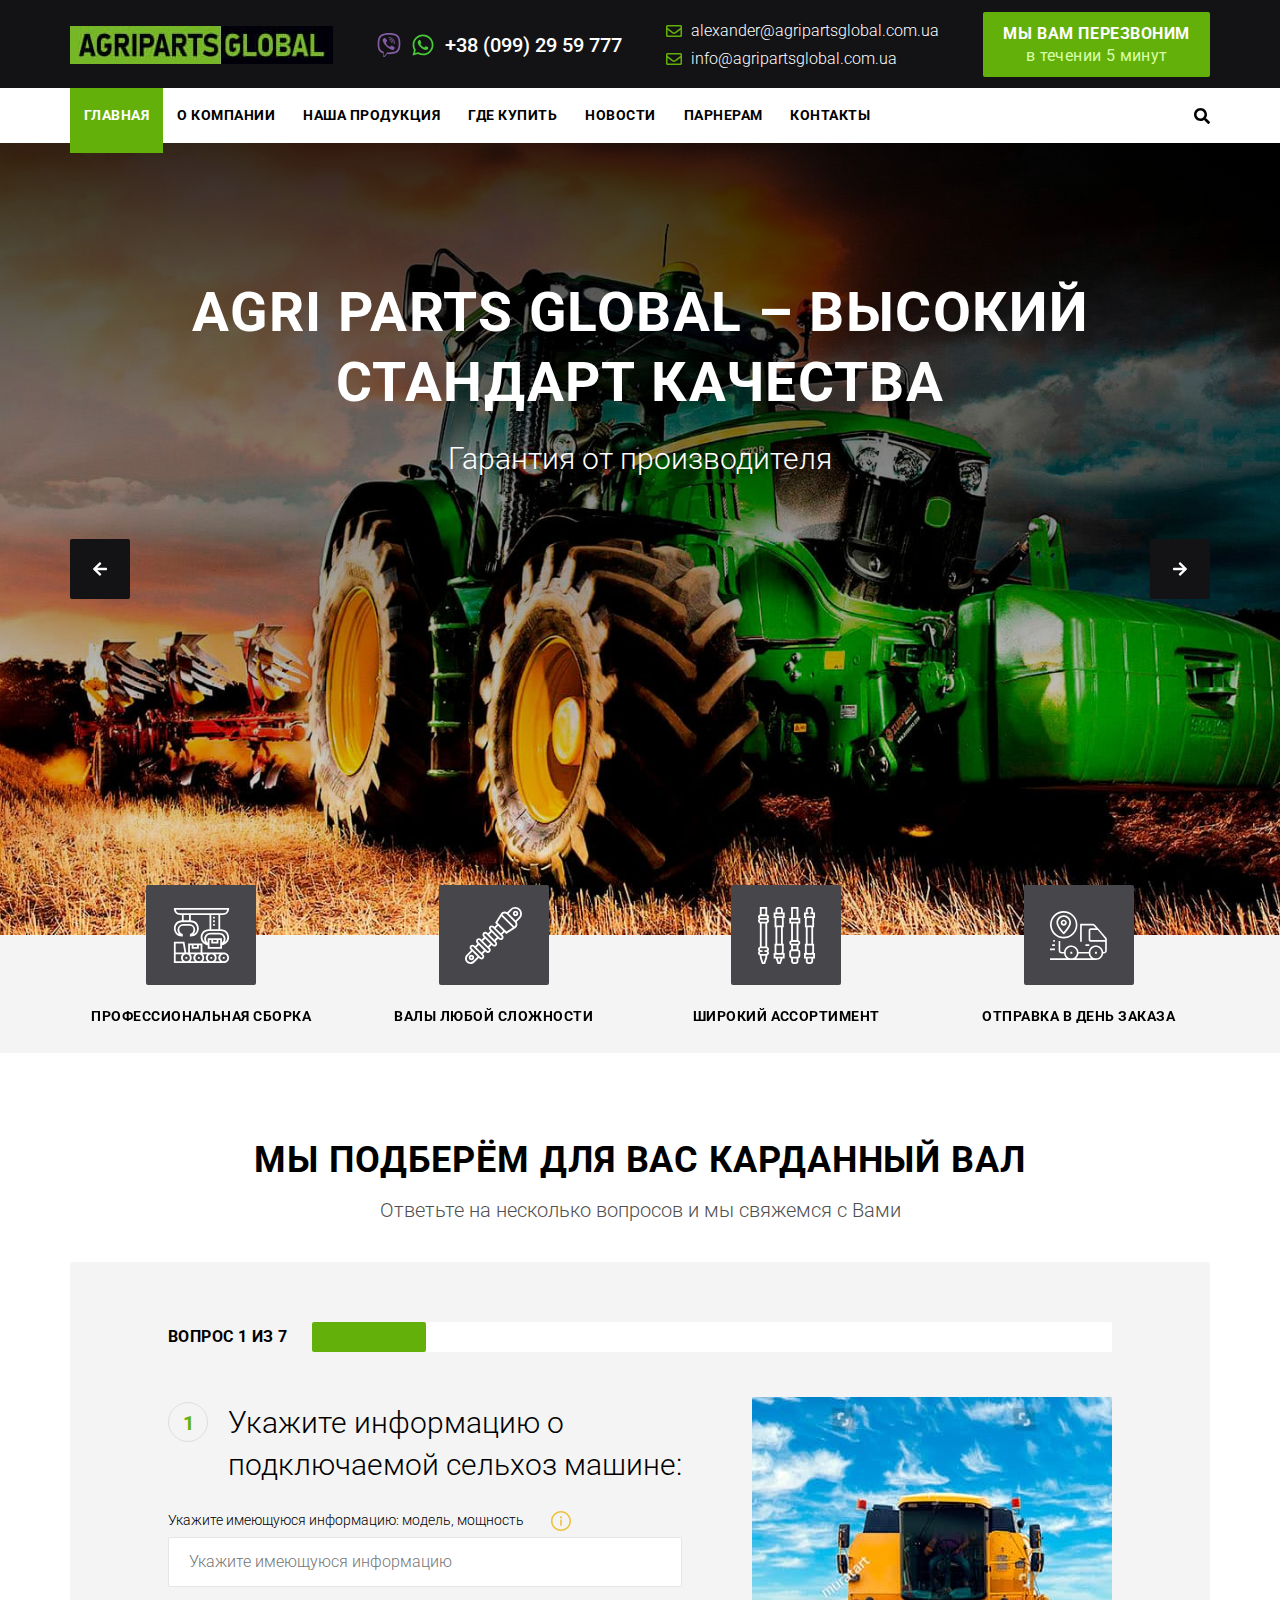
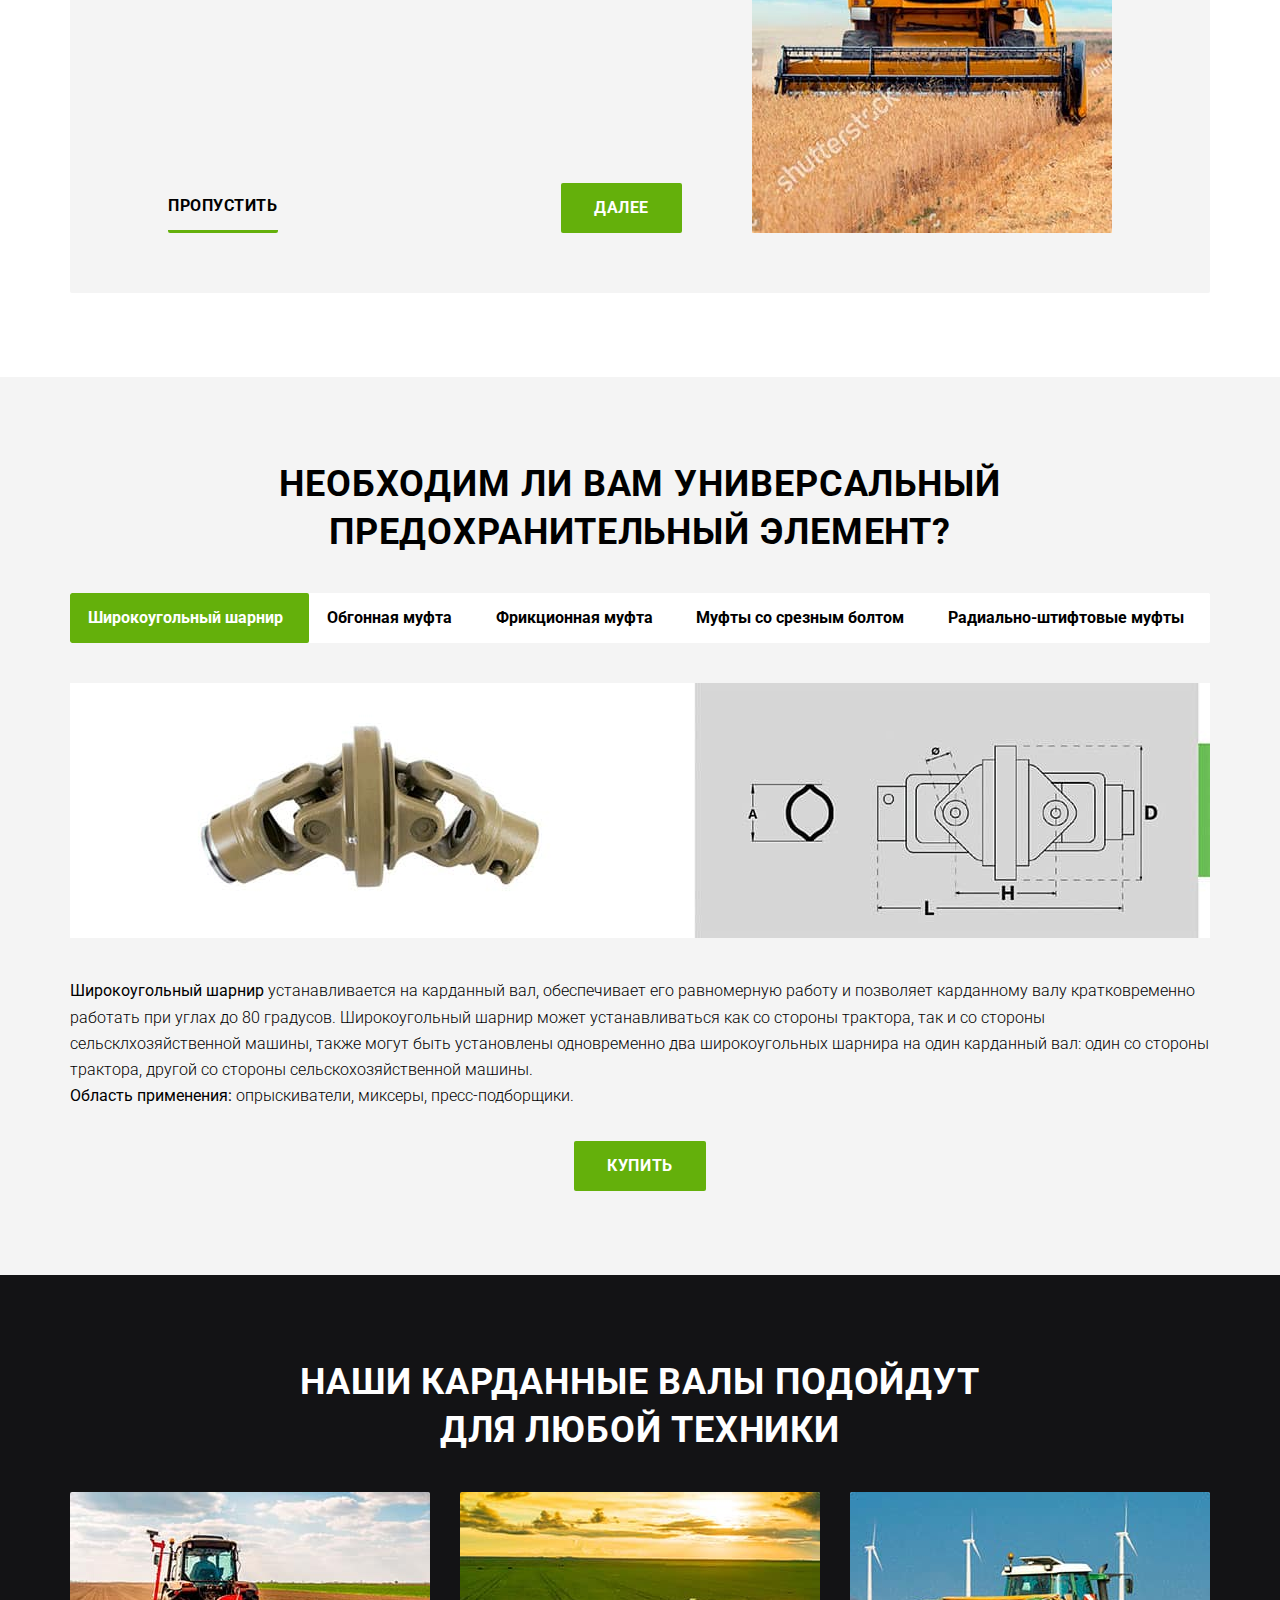
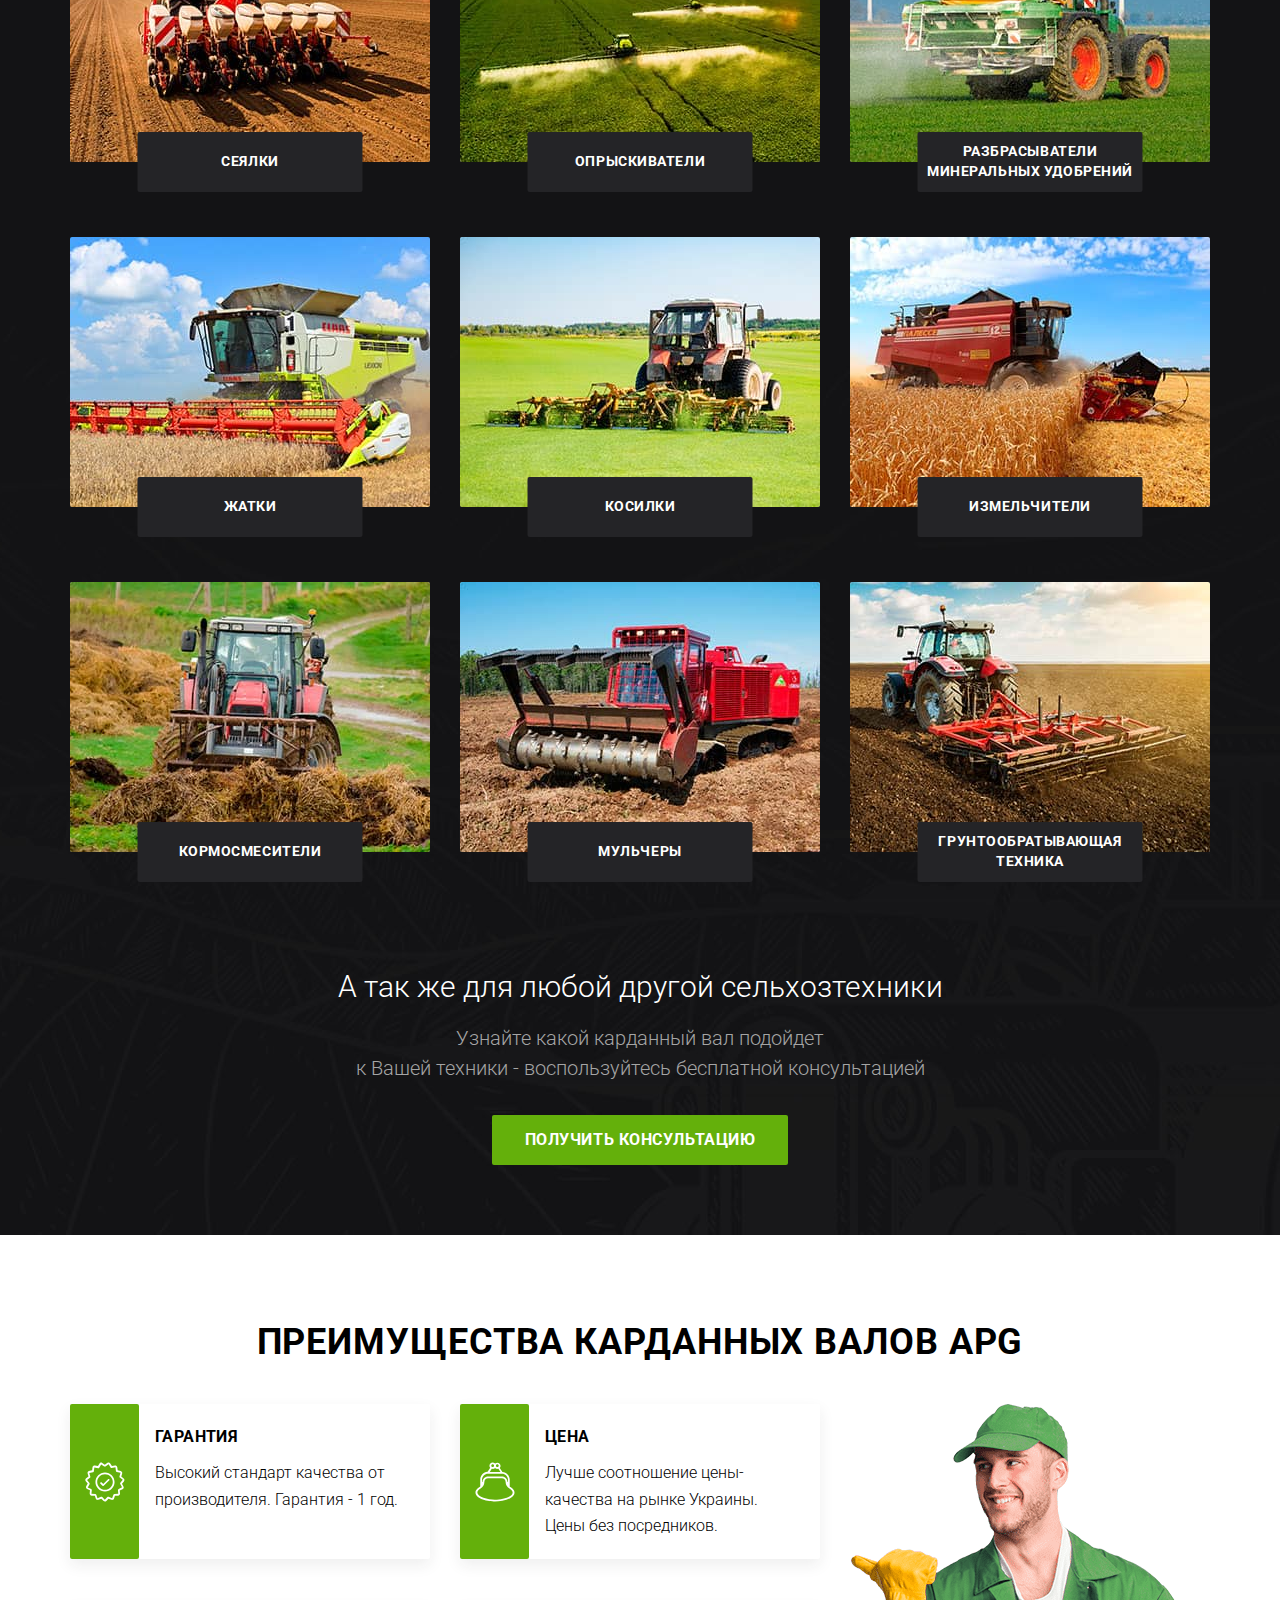
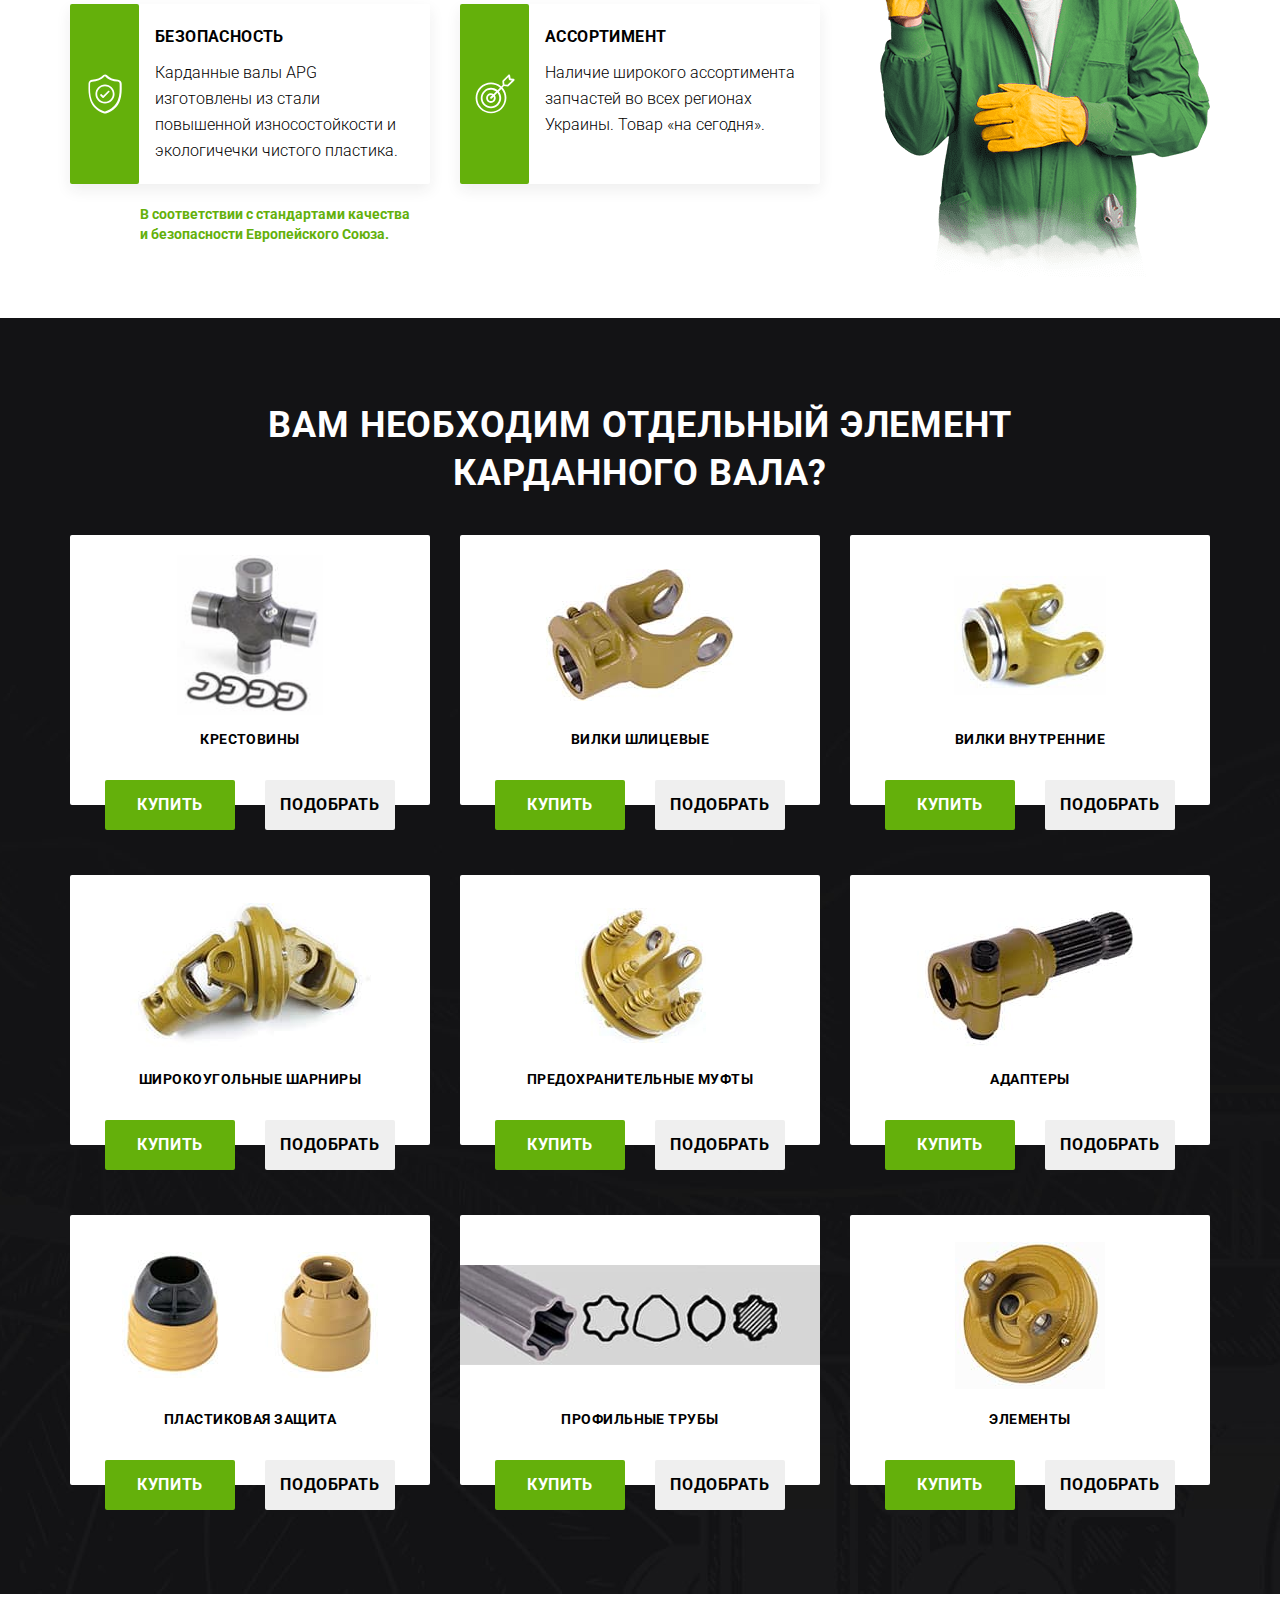
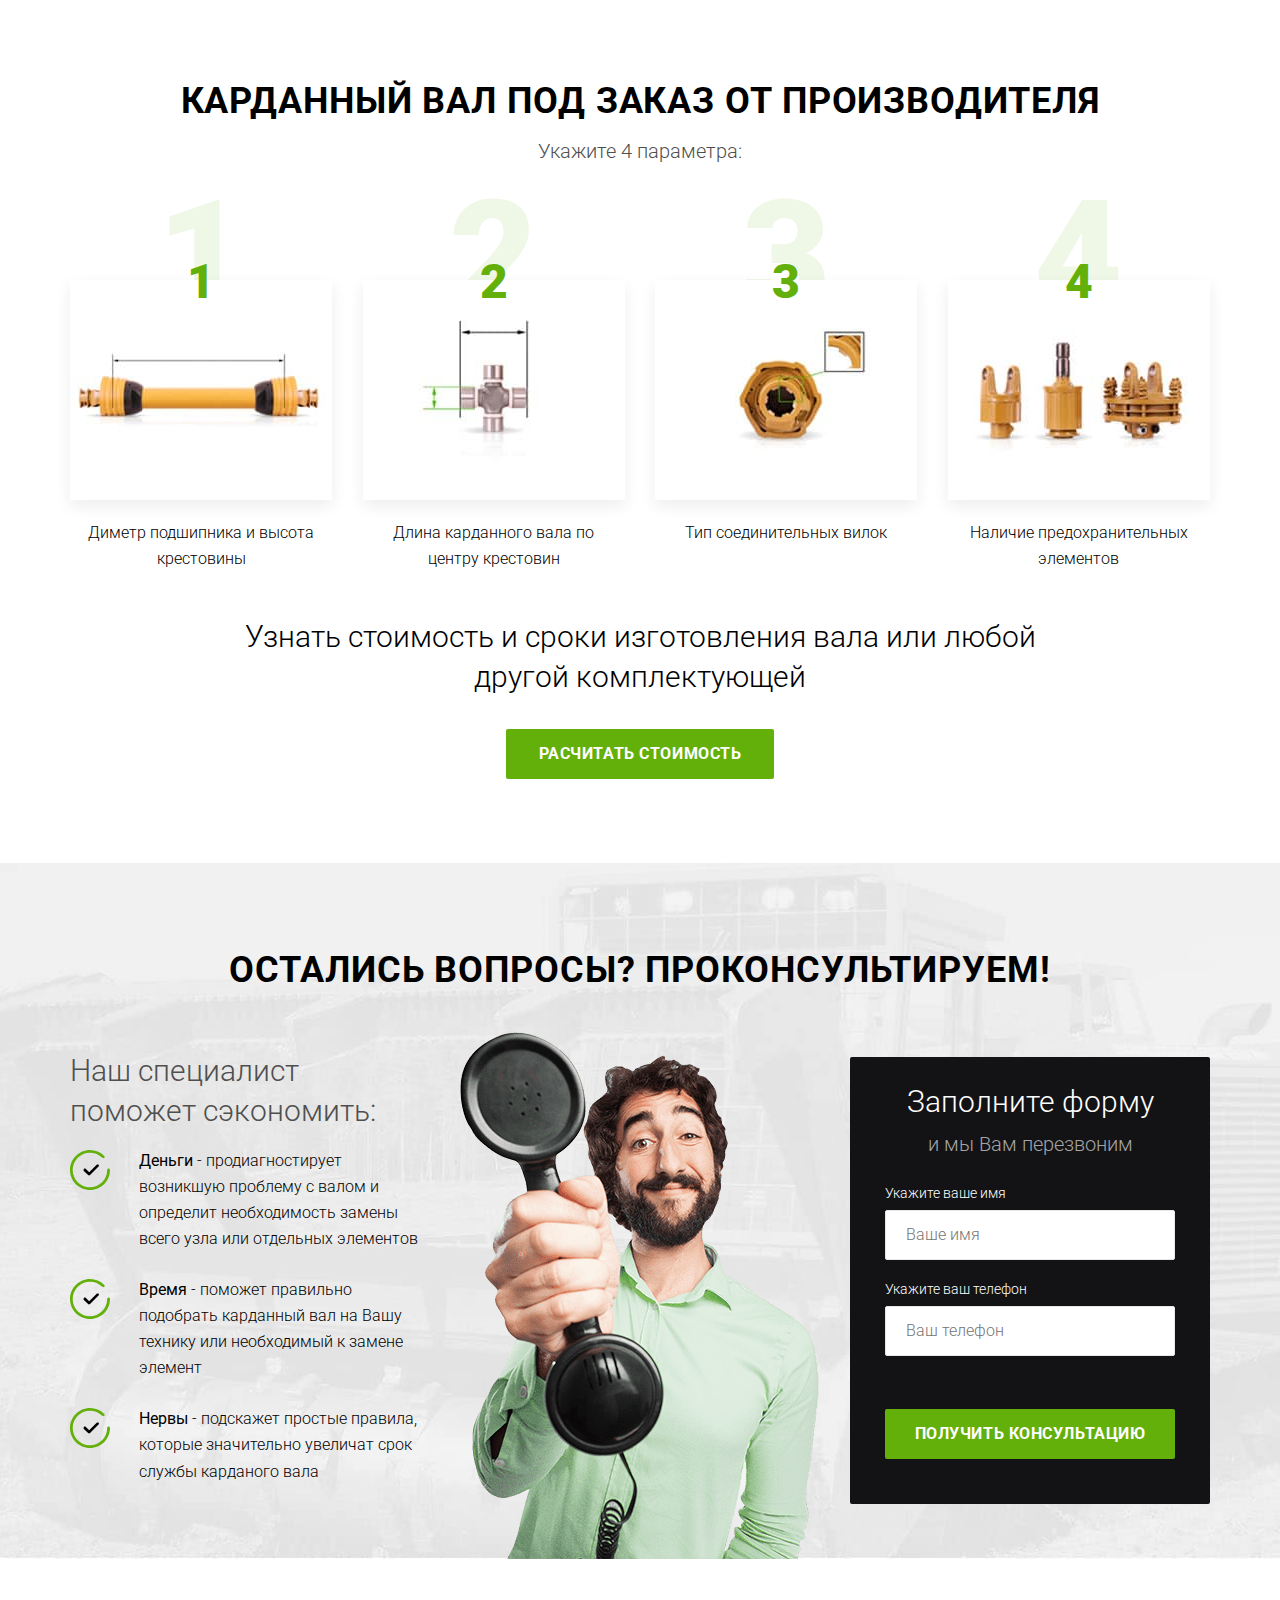
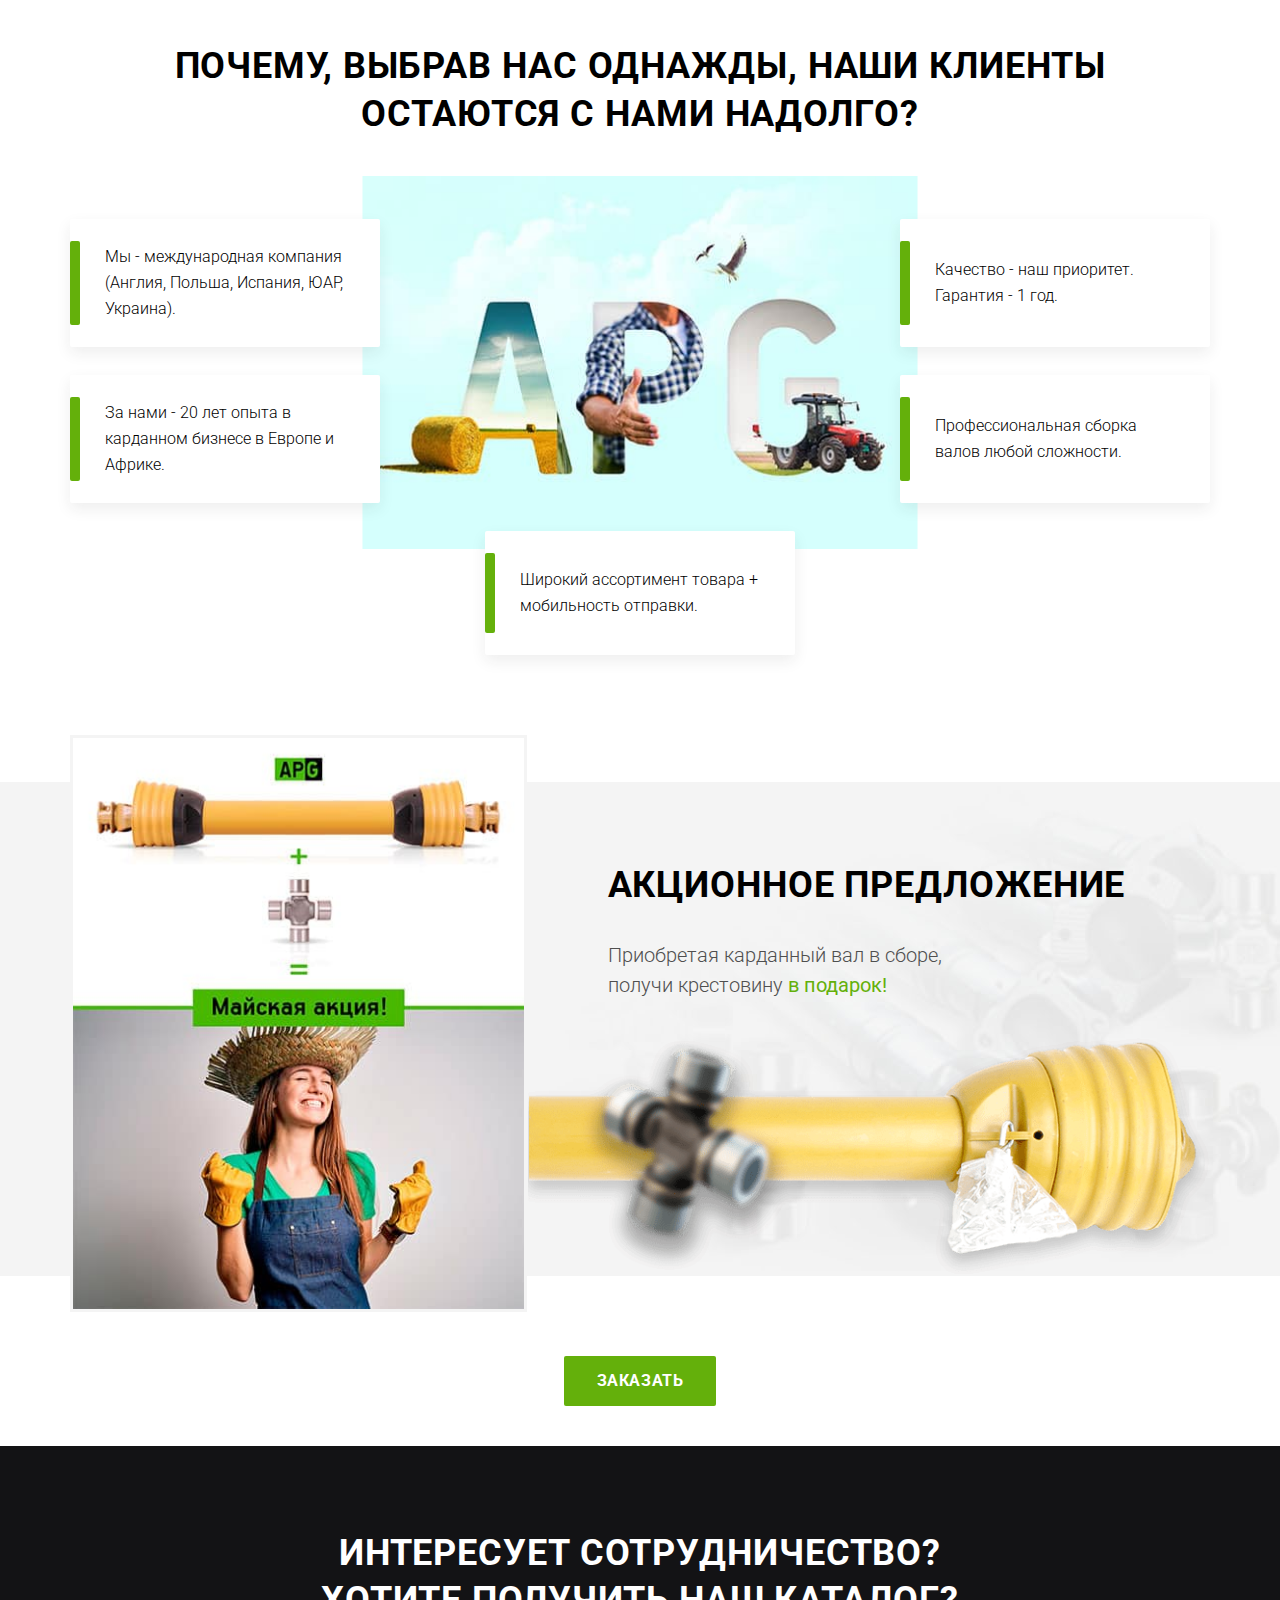
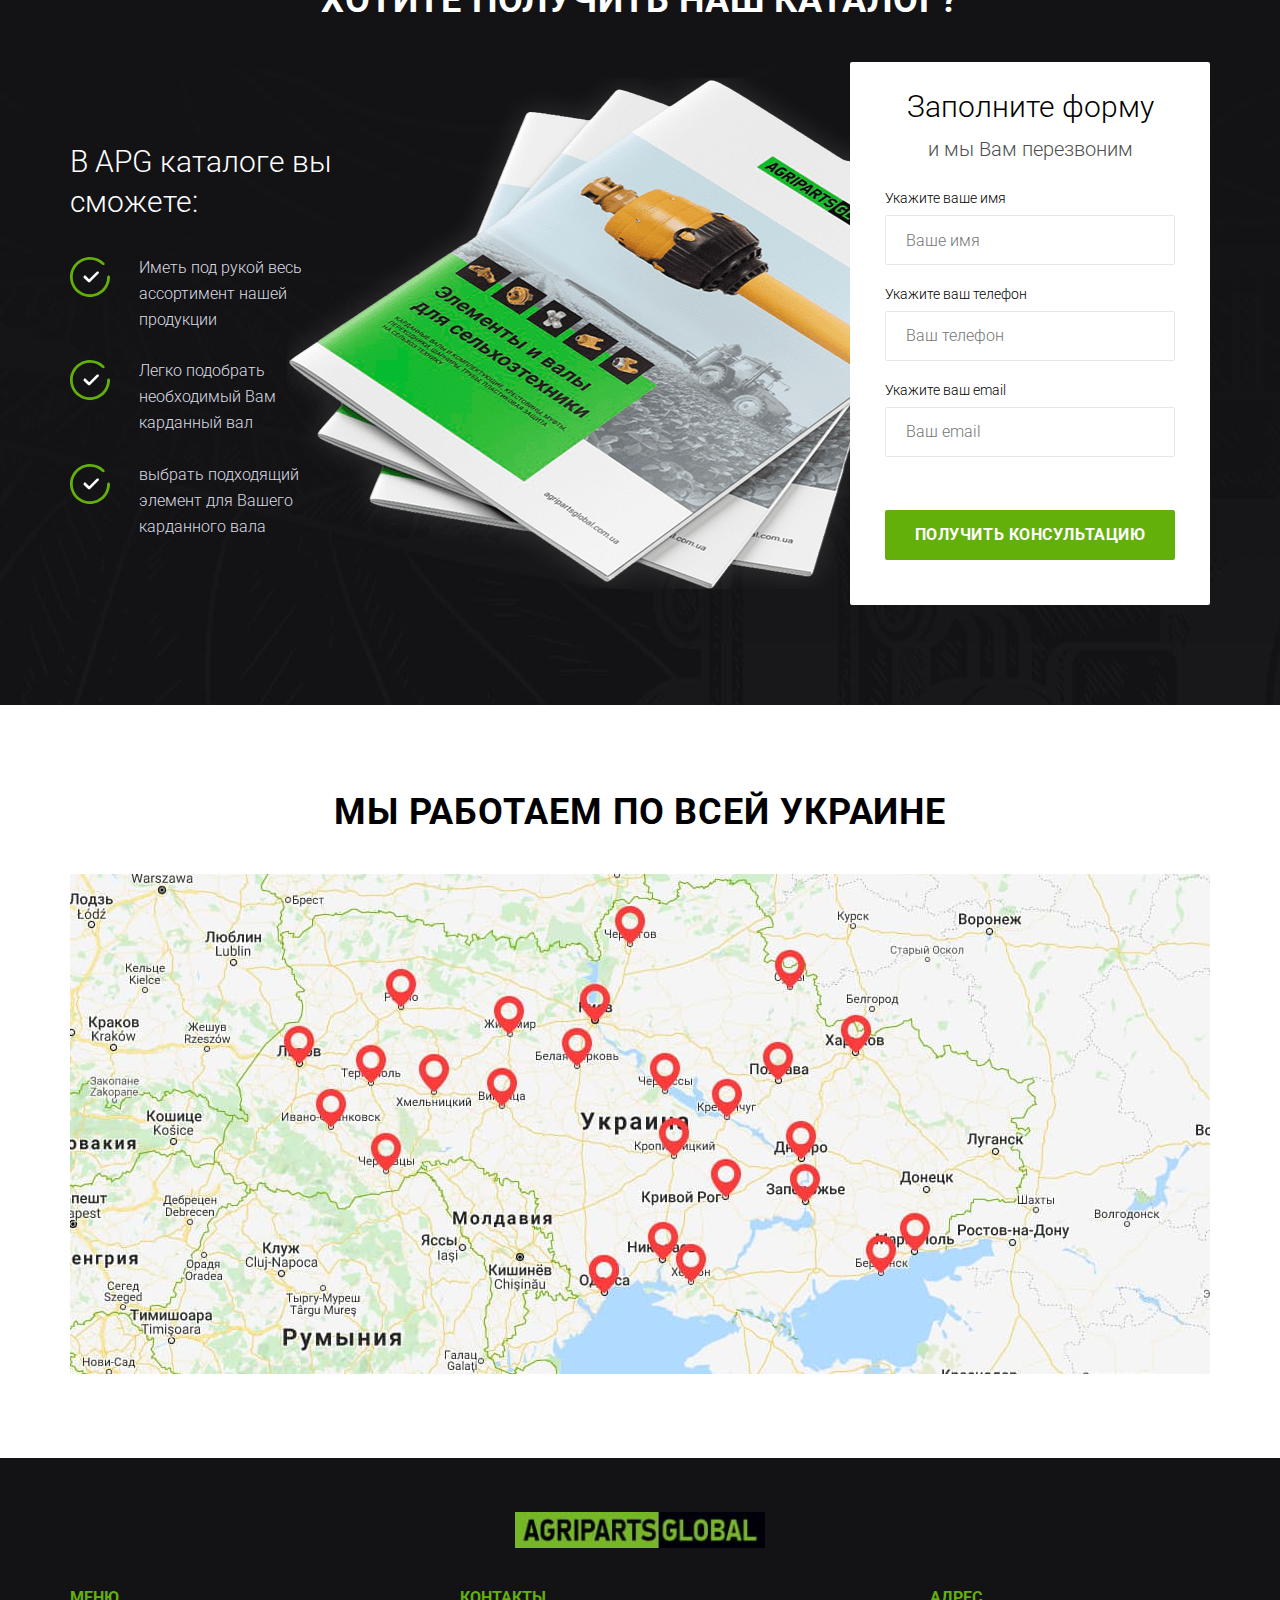
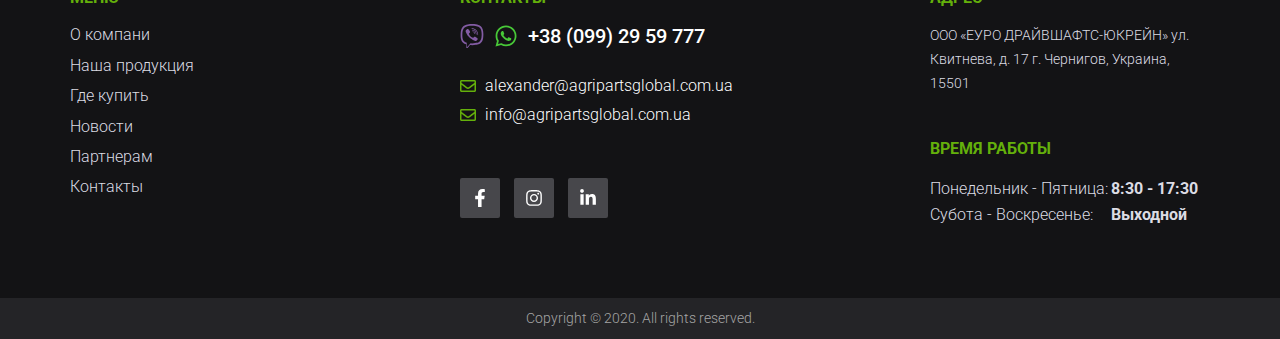
==== commit 8e945ace: "Add files via upload" ====
--- a/index.html
+++ b/index.html
@@ -10,6 +10,7 @@
 	<link rel="stylesheet" type="text/css" href="css/magnific-popup.css" />
 	<link rel="stylesheet" type="text/css" href="css/slick.css" />
 	<link rel="stylesheet" type="text/css" href="css/jquery.powertip.css" />
+	<link href="https://fonts.googleapis.com/css2?family=Roboto:wght@300;400;500;700;900&display=swap" rel="stylesheet">
 </head>
 <body class="loaded">
 
@@ -43,9 +44,7 @@
 					</div>
 				</div>
 				
-				<a href="#" class="header__call call">Мы вам перезвоним <span>в течении 5 минут</span></a>
-	
-				
+				<a href="#popup-callback"  class="header__call call open-popup-link">Мы вам перезвоним <span>в течении 5 минут</span></a>
 			</div>
 		</div>
 	
@@ -67,71 +66,65 @@
 			</div>
 		</div>
 		
-		<div class="mobile-navbar ">
-			<div class="mobile-navbar__container">
-				<div class="mobile-navbar__header">
-					<div class="mobile-navbar__close mm-toggle"></div>
-				</div>
-				<div class="mobile-navbar__main">
-					<div class="mm-search">
-						<form action="#">
-							<input type="text" class="form-input" placeholder="Поиск">
-							<button type="submit" class="form-btn"><svg class="icon icon-zoom"><use xlink:href="img/sprite.svg#zoom"></use></svg></button>
-						</form>
-					</div>
-					<ul class="mobile-menu">
-						<li class="mobile-menu__item current-menu-item">
-							<a href="#" class="mobile-menu__link">Главная</a>
-						</li>
-						<li class="mobile-menu__item">
-							<a href="#" class="mobile-menu__link">О компании</a>
-						</li>
-						<li class="mobile-menu__item">
-							<a href="#" class="mobile-menu__link">Наша продукция</a>
-						</li>
-						<li class="mobile-menu__item">
-							<a href="#" class="mobile-menu__link">Где купить</a>
-						</li>
-						<li class="mobile-menu__item">
-							<a href="#" class="mobile-menu__link">Новости</a>
-						</li>
-						<li class="mobile-menu__item">
-							<a href="#" class="mobile-menu__link">Парнерам</a>
-						</li>
-						<li class="mobile-menu__item">
-							<a href="#" class="mobile-menu__link">Контакты</a>
-						</li>
-					</ul>
-				</div>
-				<div class="mobile-navbar__footer">
-					<div class="phone ">
-						<a href="viber://add?number=380992959777" class="phone__icon phone__icon--viber"><svg class="icon icon-viber"><use xlink:href="img/sprite.svg#viber"></use></svg></a>
-						<a href="whatsapp://send?phone=380992959777" class="phone__icon phone__icon--whatsapp"><svg class="icon icon-whatsapp"><use xlink:href="img/sprite.svg#whatsapp"></use></svg></a>
-						<a href="tel:380992959777" class="phone__number">+38 (099) 29 59 777</a>
-					</div>
+		
+	</header>
+	<div class="mobile-navbar ">
+		<div class="mobile-navbar__container">
+			<div class="mobile-navbar__header">
+				<div class="mobile-navbar__close mm-toggle"></div>
+			</div>
+			<div class="mobile-navbar__main">
+				<div class="mm-search">
+					<form action="#">
+						<input type="text" class="form-input" placeholder="Поиск">
+						<button type="submit" class="form-btn"><svg class="icon icon-zoom"><use xlink:href="img/sprite.svg#zoom"></use></svg></button>
+					</form>
+				</div>
+				<ul class="mobile-menu">
+					<li class="mobile-menu__item current-menu-item">
+						<a href="#" class="mobile-menu__link">Главная</a>
+					</li>
+					<li class="mobile-menu__item">
+						<a href="#" class="mobile-menu__link">О компании</a>
+					</li>
+					<li class="mobile-menu__item">
+						<a href="#" class="mobile-menu__link">Наша продукция</a>
+					</li>
+					<li class="mobile-menu__item">
+						<a href="#" class="mobile-menu__link">Где купить</a>
+					</li>
+					<li class="mobile-menu__item">
+						<a href="#" class="mobile-menu__link">Новости</a>
+					</li>
+					<li class="mobile-menu__item">
+						<a href="#" class="mobile-menu__link">Парнерам</a>
+					</li>
+					<li class="mobile-menu__item">
+						<a href="#" class="mobile-menu__link">Контакты</a>
+					</li>
+				</ul>
+			</div>
+			<div class="mobile-navbar__footer">
+				<div class="phone ">
+					<a href="viber://add?number=380992959777" class="phone__icon phone__icon--viber"><svg class="icon icon-viber"><use xlink:href="img/sprite.svg#viber"></use></svg></a>
+					<a href="whatsapp://send?phone=380992959777" class="phone__icon phone__icon--whatsapp"><svg class="icon icon-whatsapp"><use xlink:href="img/sprite.svg#whatsapp"></use></svg></a>
+					<a href="tel:380992959777" class="phone__number">+38 (099) 29 59 777</a>
+				</div>
 	
-					<div class="address-list">
-						<div class="address-list__item">
-							<svg class="icon icon-envelope"><use xlink:href="img/sprite.svg#envelope"></use></svg>
-							<a href="mailto:alexander@agripartsglobal.com.ua">alexander@agripartsglobal.com.ua</a>
-						</div>
-						<div class="address-list__item">
-							<svg class="icon icon-envelope"><use xlink:href="img/sprite.svg#envelope"></use></svg>
-							<a href="mailto:info@agripartsglobal.com.ua">info@agripartsglobal.com.ua</a>
-						</div>
-					</div>
-					
-					<a href="#" class=" call">Мы вам перезвоним <span>в течении 5 минут</span></a>
-					<div class="social ">
-						<a href="#" class="social__btn"><svg class="icon icon-facebook"><use xlink:href="img/sprite.svg#facebook"></use></svg></a>
-						<a href="#" class="social__btn"><svg class="icon icon-instagram"><use xlink:href="img/sprite.svg#instagram"></use></svg></a>
-						<a href="#" class="social__btn"><svg class="icon icon-linkedin"><use xlink:href="img/sprite.svg#linkedin"></use></svg></a>
-					</div>
-				</div>
-			</div>
-			<div class="mobile-navbar__overlay mm-toggle"></div>
+				<div class="address-list">
+					<div class="address-list__item">
+						<svg class="icon icon-envelope"><use xlink:href="img/sprite.svg#envelope"></use></svg>
+						<a href="mailto:alexander@agripartsglobal.com.ua">alexander@agripartsglobal.com.ua</a>
+					</div>
+					<div class="address-list__item">
+						<svg class="icon icon-envelope"><use xlink:href="img/sprite.svg#envelope"></use></svg>
+						<a href="mailto:info@agripartsglobal.com.ua">info@agripartsglobal.com.ua</a>
+					</div>
+				</div>
+			</div>
 		</div>
-	</header>
+		<div class="mobile-navbar__overlay mm-toggle"></div>
+	</div>
 	<!-- HEADER EOF   -->
 
 	<!-- BEGIN MAIN -->
@@ -292,21 +285,21 @@
 								<div class="quiz-wrap__top">
 									<div class="quiz__title"><span class="quiz__step">3</span> Укажите длину карданного  вала: <span class="info-block tooltips-center" title="Меряем длину карданного вала в сложенном виде по центрам крестовин или по краям вала."><svg class="icon icon-information"><use xlink:href="img/sprite.svg#information"></use></svg></span></div>
 									
-									<div class="form-field hand form-radio">
+									<div class="form-field form-radio disabled">
 										<label>Укажите диаметр в мм:</label>
 										<div class="form-radio__cont">
 											<label class="radio" >
-												<input type="radio" name="fr-radio" id="i_diameter"> 
-												<span class="radio__figure"></span>
-											</label>
-											<input type="text" class="form-input" placeholder="Укажите диаметр" disabled>
-										</div>
-									</div>
-									<div class="form-field hand form-radio selected">
+												<input type="radio" name="fr-radio" disabled> 
+												<span class="radio__figure"></span>
+											</label>
+											<input type="text" class="form-input" placeholder="Укажите диаметр" disabled="">
+										</div>
+									</div>
+									<div class="form-field form-radio">
 										<label>Укажите высоту в мм:</label>
 										<div class="form-radio__cont">
 											<label class="radio">
-												<input type="radio"  name="fr-radio" checked="" id="i_height">
+												<input type="radio"  name="fr-radio" checked="">
 												<span class="radio__figure"></span>
 											</label>
 											<input type="text" class="form-input" placeholder="Укажите высоту">
@@ -738,58 +731,58 @@
 				
 				<div class="gallery row">
 					<div class="gallery__item col-lg-4 col-sm-6">
-						<div class="gallery-inner">
+						<a href="#popup-callback" class="gallery-inner open-popup-link" >
 							<div class="gallery-inner__img" style="background-image: url('img/gallery_1.jpg')"></div>
 							<div class="gallery-inner__title">сеялки</div>
-						</div>
+						</a>
 					</div>
 					<div class="gallery__item col-lg-4 col-sm-6">
-						<div class="gallery-inner">
+						<a href="#popup-callback" class="gallery-inner open-popup-link" >
 							<div class="gallery-inner__img" style="background-image: url('img/gallery_2.jpg')"></div>
 							<div class="gallery-inner__title">Опрыскиватели</div>
-						</div>
+						</a>
 					</div>
 					<div class="gallery__item col-lg-4 col-sm-6">
-						<div class="gallery-inner">
+						<a href="#popup-callback" class="gallery-inner open-popup-link" >
 							<div class="gallery-inner__img" style="background-image: url('img/gallery_3.jpg')"></div>
 							<div class="gallery-inner__title">Разбрасыватели минеральных удобрений</div>
-						</div>
+						</a>
 					</div>
 					<div class="gallery__item col-lg-4 col-sm-6">
-						<div class="gallery-inner">
+						<a href="#popup-callback" class="gallery-inner open-popup-link" >
 							<div class="gallery-inner__img" style="background-image: url('img/gallery_4.jpg')"></div>
 							<div class="gallery-inner__title">Жатки</div>
-						</div>
+						</a>
 					</div>
 					<div class="gallery__item col-lg-4 col-sm-6">
-						<div class="gallery-inner">
+						<a href="#popup-callback" class="gallery-inner open-popup-link" >
 							<div class="gallery-inner__img" style="background-image: url('img/gallery_5.jpg')"></div>
 							<div class="gallery-inner__title">Косилки</div>
-						</div>
+						</a>
 					</div>
 					<div class="gallery__item col-lg-4 col-sm-6">
-						<div class="gallery-inner">
+						<a href="#popup-callback" class="gallery-inner open-popup-link" >
 							<div class="gallery-inner__img" style="background-image: url('img/gallery_6.jpg')"></div>
 							<div class="gallery-inner__title">Измельчители</div>
-						</div>
+						</a>
 					</div>
 					<div class="gallery__item col-lg-4 col-sm-6">
-						<div class="gallery-inner">
+						<a href="#popup-callback" class="gallery-inner open-popup-link" >
 							<div class="gallery-inner__img" style="background-image: url('img/gallery_7.jpg')"></div>
 							<div class="gallery-inner__title">Кормосмесители</div>
-						</div>
+						</a>
 					</div>
 					<div class="gallery__item col-lg-4 col-sm-6">
-						<div class="gallery-inner">
+						<a href="#popup-callback" class="gallery-inner open-popup-link" >
 							<div class="gallery-inner__img" style="background-image: url('img/gallery_8.jpg')"></div>
 							<div class="gallery-inner__title">Мульчеры</div>
-						</div>
+						</a>
 					</div>
 					<div class="gallery__item col-lg-4 col-sm-6">
-						<div class="gallery-inner">
+						<a href="#popup-callback" class="gallery-inner open-popup-link" >
 							<div class="gallery-inner__img" style="background-image: url('img/gallery_9.jpg')"></div>
 							<div class="gallery-inner__title">грунтообратывающая техника</div>
-						</div>
+						</a>
 					</div>
 				</div>
 
@@ -800,7 +793,7 @@
 				</div>
 
 				<div class="button-wrap">
-					<a href="#" class="btn">Получить консультацию</a>
+					<a href="#popup-callback" class="btn open-popup-link">Получить консультацию</a>
 				</div>
 			</div>
 		</section>
@@ -881,7 +874,7 @@
 							</div>
 							<div class="card-inner__buttons">
 								<a href="#" class="btn">Купить</a>
-								<a href="#" class="btn btn--default">Подобрать</a>
+								<a href="#popup-callback2" class="btn btn--default open-popup-link">Подобрать</a>
 							</div>
 						</div>
 					</div>
@@ -895,7 +888,7 @@
 							</div>
 							<div class="card-inner__buttons">
 								<a href="#" class="btn">Купить</a>
-								<a href="#" class="btn btn--default">Подобрать</a>
+								<a href="#popup-callback2" class="btn btn--default open-popup-link">Подобрать</a>
 							</div>
 						</div>
 					</div>
@@ -909,7 +902,7 @@
 							</div>
 							<div class="card-inner__buttons">
 								<a href="#" class="btn">Купить</a>
-								<a href="#" class="btn btn--default">Подобрать</a>
+								<a href="#popup-callback2" class="btn btn--default open-popup-link">Подобрать</a>
 							</div>
 						</div>
 					</div>
@@ -923,7 +916,7 @@
 							</div>
 							<div class="card-inner__buttons">
 								<a href="#" class="btn">Купить</a>
-								<a href="#" class="btn btn--default">Подобрать</a>
+								<a href="#popup-callback2" class="btn btn--default open-popup-link">Подобрать</a>
 							</div>
 						</div>
 					</div>
@@ -937,7 +930,7 @@
 							</div>
 							<div class="card-inner__buttons">
 								<a href="#" class="btn">Купить</a>
-								<a href="#" class="btn btn--default">Подобрать</a>
+								<a href="#popup-callback2" class="btn btn--default open-popup-link">Подобрать</a>
 							</div>
 						</div>
 					</div>
@@ -951,7 +944,7 @@
 							</div>
 							<div class="card-inner__buttons">
 								<a href="#" class="btn">Купить</a>
-								<a href="#" class="btn btn--default">Подобрать</a>
+								<a href="#popup-callback2" class="btn btn--default open-popup-link">Подобрать</a>
 							</div>
 						</div>
 					</div>
@@ -965,7 +958,7 @@
 							</div>
 							<div class="card-inner__buttons">
 								<a href="#" class="btn">Купить</a>
-								<a href="#" class="btn btn--default">Подобрать</a>
+								<a href="#popup-callback2" class="btn btn--default open-popup-link">Подобрать</a>
 							</div>
 						</div>
 					</div>
@@ -979,7 +972,7 @@
 							</div>
 							<div class="card-inner__buttons">
 								<a href="#" class="btn">Купить</a>
-								<a href="#" class="btn btn--default">Подобрать</a>
+								<a href="#popup-callback2" class="btn btn--default open-popup-link">Подобрать</a>
 							</div>
 						</div>
 					</div>
@@ -993,7 +986,7 @@
 							</div>
 							<div class="card-inner__buttons">
 								<a href="#" class="btn">Купить</a>
-								<a href="#" class="btn btn--default">Подобрать</a>
+								<a href="#popup-callback2" class="btn btn--default open-popup-link">Подобрать</a>
 							</div>
 						</div>
 					</div>
@@ -1150,24 +1143,37 @@
 			</div>
 		</section>
 
-		<section class="section-action " >
-			<div class="container">
-				<div class="row action-wrap align-items-center align-items-md-start">
-					<div class="col-md-5 col-sm-6 action-wrap__img">
-						<img src="img/action.jpg" alt="">
-					</div>
-					<div class="col-md-7 col-sm-6 action-wrap__content">
-						<div class="section__head">
-							<h2 class="section__title">Акционное предложение</h2>
-							<h5 class="section__subtitle">Приобретая карданный вал в сборе, получи крестовину <strong class="color-success">в подарок!</strong></h5>
-						</div>
-						<div class="val">
-							<img src="img/action_2.png" alt="">
-						</div>
-					</div>
+
+
+		<section class=" section-action" >
+			<div class="action-container">
+				<div class="container">
+					<div class="row action-wrap align-items-center align-items-md-start">
+						<div class="col-md-5 col-sm-6 action-wrap__img">
+							<img src="img/action.jpg" alt="">
+						</div>
+						<div class="col-md-7 col-sm-6 action-wrap__content">
+							<div class="section__head">
+								<h2 class="section__title">Акционное предложение</h2>
+								<h5 class="section__subtitle">Приобретая карданный вал в сборе, получи крестовину <strong class="color-success">в подарок!</strong></h5>
+							</div>
+							<div class="button-wrap  visible-sm">
+								<a href="#popup-callback" class="btn open-popup-link">Заказать</a>
+							</div>
+							<div class="val">
+								<img src="img/action_2.png" alt="">
+							</div>
+						</div>
+					</div>
+				</div>
+			</div>
+			<div class="container hidden-sm">
+				<div class="section-btn">
+					<a href="#popup-callback" class="btn open-popup-link">Заказать</a>
 				</div>
 			</div>
 		</section>
+		
 
 		<section class="section section-catalogs section--dark" style="background-image: url('img/section-dark-2.jpg')">
 			<div class="container">
@@ -1335,6 +1341,28 @@
 		</form>
 	</div>
 	
+	<div id="popup-callback2" class="popup bg mfp-hide">
+		<div class="popup__head">
+			<h2 class="popup__title ">Заполните форму</h2>
+			<h5 class="popup__subtitle">и мы перезвоним вам в течении 2-х минут</h5>
+		</div>
+	
+		<form action="#" >
+			<div class="form-field">
+				<label>Укажите ваше имя</label>
+				<input type="text" class="form-input" placeholder="Ваше имя">
+			</div>
+			<div class="form-field">
+				<label>Укажите ваш телефон</label>
+				<input type="tel" class="form-input tel" placeholder="Ваш телефон">
+			</div>
+			<div class="form-button text-center">
+				<!-- <a href="#" class="btn ">купить</a> -->
+				<button type="submit" class="btn ">Отправить</button>
+			</div>
+		</form>
+	</div>
+	
 	<div id="popup-search" class="popup popup-search mfp-hide">
 		<form action="#" class="form-search">
 			<input type="text" class="form-input" placeholder="Поиск">
--- a/css/app.css
+++ b/css/app.css
@@ -2,9 +2,9 @@
  * By: Pit Orel
  * E-mail: orel-1993@yandex.ru
  * Vk: https://vk.com/pit_orel
- */a,abbr,acronym,address,applet,article,aside,audio,b,big,blockquote,body,canvas,caption,center,cite,code,dd,del,details,dfn,div,dl,dt,em,embed,fieldset,figcaption,figure,footer,form,h1,h2,h3,h4,h5,h6,header,hgroup,html,i,iframe,img,ins,kbd,label,legend,li,main,mark,menu,nav,object,ol,output,p,pre,q,ruby,s,samp,section,small,span,strike,strong,sub,summary,sup,table,tbody,td,tfoot,th,thead,time,tr,tt,u,ul,var,video{margin:0;padding:0;border:0;font-size:100%}article,aside,details,figcaption,figure,footer,header,hgroup,main,menu,nav,section{display:block}blockquote,q{quotes:none}blockquote:after,blockquote:before,q:after,q:before{content:'';content:none}table{border-collapse:collapse;border-width:0;padding:0;margin:0}html{height:100%;-webkit-text-size-adjust:none;-ms-text-size-adjust:none;font-size:62.5%;box-sizing:border-box;-ms-overflow-style:scrollbar}input,textarea{color:#333;outline:0;border-radius:0;-moz-border-radius:0;-webkit-border-radius:0;-webkit-appearance:none}button,input[type=button],input[type=submit]{cursor:pointer;-webkit-appearance:none;outline:0}input::-ms-clear{display:none}form,td{margin:0;padding:0}a{font-family:inherit;transition:.2s linear;text-decoration:none;outline:0;-webkit-tap-highlight-color:transparent;-webkit-tap-highlight-color:transparent;color:#000}*,:after,:before{box-sizing:border-box}:active,:focus,a:active,a:focus{outline:0}html.lock,html.lock body{overflow:hidden}body{margin:0;padding:0;position:relative;-webkit-font-smoothing:antialiased;-moz-osx-font-smoothing:grayscale;color:#000;font:300 1.6rem/1.63 Roboto,Arial,sans-serif;background:#fff;min-height:100%;display:-ms-flexbox;display:flex}@font-face{font-family:Roboto;font-display:swap;src:url(../fonts/Roboto-Light.woff2) format("woff2"),url(../fonts/Roboto-Light.woff?ver1.0) format("woff");font-style:normal;font-weight:300}@font-face{font-family:Roboto;font-display:swap;src:url(../fonts/Roboto-Regular.woff2) format("woff2"),url(../fonts/Roboto-Regular.woff?ver1.0) format("woff");font-style:normal;font-weight:400}@font-face{font-family:Roboto;font-display:swap;src:url(../fonts/Roboto-Medium.woff2) format("woff2"),url(../fonts/Roboto-Medium.woff?ver1.0) format("woff");font-style:normal;font-weight:500}@font-face{font-family:Roboto;font-display:swap;src:url(../fonts/Roboto-Bold.woff2) format("woff2"),url(../fonts/Roboto-Bold.woff?ver1.0) format("woff");font-style:normal;font-weight:700}@font-face{font-family:Roboto;font-display:swap;src:url(../fonts/Roboto-Black.woff2) format("woff2"),url(../fonts/Roboto-Black.woff?ver1.0) format("woff");font-style:normal;font-weight:900}.h1,.h2,.h3,.h4,.h5,.h6,h1,h2,h3,h4,h5,h6{margin-top:0;margin-bottom:0;font-weight:700;line-height:1.2}.h1,h1{font-size:4rem}.h2,h2{font-size:3.5rem}.h3,h3{font-size:2.8rem}.h4,h4{font-size:2.5rem}.h5,h5{font-size:1.8rem}.h6,h6{font-size:1.6rem}a:hover{text-decoration:underline}p{margin-bottom:2rem}ol,ul{margin:0;list-style:none;padding:0}blockquote{border-left:.2rem solid rgba(0,0,0,.5);margin-bottom:2rem;padding:1rem 0 1rem 2rem}img{display:block;max-width:100%}.text-left{text-align:left}.text-center{text-align:center}.text-right{text-align:right}.nowrap{white-space:nowrap}.word-break{word-break:break-all}.ttu{text-transform:uppercase}.italic{font-style:italic}.font-700{font-weight:700}.margin>:last-child{margin-bottom:0}.margin>:first-child{margin-top:0}.color-success{color:#64b00b}.header{width:100%;min-width:32rem;text-align:left;-ms-flex-negative:0;flex-shrink:0}.header__top{background:#131315;color:#fff;padding:1.2rem 0}.header__top .container{display:-ms-flexbox;display:flex;-ms-flex-pack:justify;justify-content:space-between;-ms-flex-align:center;align-items:center}.header__address-list,.header__phone{margin:0 2rem}.header__logo{margin-right:2rem;-ms-flex:none;flex:none}.header__call{margin-left:2rem}.header__bottom .container{display:-ms-flexbox;display:flex;-ms-flex-align:center;align-items:center;-ms-flex-pack:justify;justify-content:space-between}.phone{display:-ms-flexbox;display:flex;-ms-flex-align:center;align-items:center;white-space:nowrap}.phone__number{color:#fff;font-weight:500;font-size:2rem;line-height:2.4rem}.phone__number:hover{text-decoration:none}.phone__icon{margin-right:1rem}.phone__icon .icon{display:block;font-size:2.4rem}.phone__icon--viber .icon{color:#835ca4}.phone__icon--whatsapp .icon{color:#48c938}.address-list__item{position:relative;padding-left:2.5rem;margin-bottom:.2rem}.address-list__item:last-child{margin-bottom:0}.address-list a{font-size:1.6rem;color:#fff}.address-list .icon{position:absolute;top:.5rem;left:0;font-size:1.6rem;display:block;color:#64b00b}.call{border-radius:.2rem;background:#64b00b;color:#fff;text-align:center;font-size:1.6rem;display:block;letter-spacing:.56px;padding:1.1rem 2rem;line-height:1.35;text-transform:uppercase;font-weight:700}.call span{display:block;letter-spacing:.4px;color:#d6ffa7;text-transform:none;font-weight:400}.call:hover{text-decoration:none;background:#569908}.main-menu{display:-ms-flexbox;display:flex}.main-menu a{display:block;height:5.5rem;line-height:5.5rem;text-align:center;padding:0 1.4rem;color:#000;font-size:1.4rem;font-weight:700;text-transform:uppercase;letter-spacing:.49px;position:relative;z-index:1}.main-menu a:hover{text-decoration:none;color:#64b00b}.main-menu a:after{content:'';display:block;position:absolute;top:0;left:0;right:0;bottom:-1rem;transition:.2s linear;z-index:-1;pointer-events:none}.main-menu li.current-menu-item a{color:#fff}.main-menu li.current-menu-item a:after{background:#64b00b}.search-btn .icon{display:block;font-size:1.6rem}.mobile-navbar__container{background:#131315;width:30rem;position:absolute;top:0;height:100%;z-index:100;max-height:100%;transition:.2s linear;-webkit-transform:translateX(-100%);-ms-transform:translateX(-100%);transform:translateX(-100%);overflow:hidden;overflow-y:auto}.mobile-navbar__header{padding:1.1rem 2rem;border-bottom:.1rem solid rgba(255,255,255,.13);display:-ms-flexbox;display:flex;-ms-flex-align:center;align-items:center}.mobile-navbar__main{padding:2.5rem 2rem}.mobile-navbar__footer{padding:2.5rem 2rem;border-top:.1rem solid rgba(255,255,255,.13)}.mobile-navbar__close{margin-left:auto;width:3rem;height:3rem;position:relative;cursor:pointer}.mobile-navbar__close:after,.mobile-navbar__close:before{content:'';display:block;width:2.5rem;height:.3rem;background:#fff;position:absolute;left:.2rem;top:47%}.mobile-navbar__close:after{-webkit-transform:rotate(-45deg);-ms-transform:rotate(-45deg);transform:rotate(-45deg)}.mobile-navbar__close:before{-webkit-transform:rotate(45deg);-ms-transform:rotate(45deg);transform:rotate(45deg)}.mobile-navbar__overlay{background:rgba(19,19,21,.5);position:absolute;top:0;left:0;right:0;bottom:0;z-index:99;opacity:0;-webkit-transform:translateX(-100%);-ms-transform:translateX(-100%);transform:translateX(-100%);transition:opacity .2s ease-in-out,transform .1ms ease-in-out .2s,-webkit-transform .1ms ease-in-out .2s}.mobile-navbar.is-open{position:fixed;top:0;left:0;right:0;height:100%;z-index:9999}.mobile-navbar.is-open .mobile-navbar__container{-webkit-transform:translateX(0);-ms-transform:translateX(0);transform:translateX(0);box-shadow:2px 0 6px rgba(51,51,51,.26)}.mobile-navbar.is-open .mobile-navbar__overlay{opacity:1;-webkit-transform:translateX(0);-ms-transform:translateX(0);transform:translateX(0);transition:opacity .2s ease-in-out}.mobile-navbar .address-list,.mobile-navbar .call,.mobile-navbar .phone{margin-bottom:2rem}.mobile-menu,.mobile-navbar .social{text-align:center}.mobile-menu__item{margin:.2rem 0}.mobile-menu__item.current-menu-item .mobile-menu__link{background:#64b00b}.mobile-menu__link{display:block;padding:1rem;font-size:1.4rem;text-transform:uppercase;border-radius:.2rem;color:#fff;font-weight:700}.mobile-menu__link:hover{text-decoration:none}.burger{height:3rem;width:2.7rem;cursor:pointer;position:relative;display:none}.burger__icon{height:.2rem;width:2.7rem;position:absolute;top:50%;left:50%;border-radius:2.5rem;background-color:#fff;-webkit-transform:translate(-50%,-50%) rotate(0);-ms-transform:translate(-50%,-50%) rotate(0);transform:translate(-50%,-50%) rotate(0);transition:.5s}.burger__icon:after,.burger__icon:before{content:"";position:absolute;height:inherit;border-radius:.5rem;background-color:#fff;margin:auto;width:100%;transition:.5s}.burger__icon:before{top:-.8rem;left:0;-webkit-transform-origin:left;-ms-transform-origin:left;transform-origin:left}.burger__icon:after{bottom:-.8rem;right:0;-webkit-transform-origin:right;-ms-transform-origin:right;transform-origin:right}.main-wrapper{padding:0;min-width:32rem;position:relative;overflow:hidden;opacity:1;-ms-flex:1 1 auto;flex:1 1 auto;display:-ms-flexbox;display:flex;-ms-flex-flow:column nowrap;flex-flow:column nowrap;min-height:100vh;width:100%}.main{width:100%;min-width:32rem;text-align:left;-ms-flex:1 1 auto;flex:1 1 auto}.section{background:#fff;padding:8.4rem 0}.section__head{text-align:center;margin:0 auto 3.7rem}.section__head>:last-child{margin-bottom:0}.section__head>:first-child{margin-top:0}.section__title{font-size:3.6rem;letter-spacing:.9px;text-transform:uppercase;line-height:1.33;font-weight:700;margin-bottom:1rem}.section__subtitle{color:#4f4f4f;font-size:2rem;font-weight:300;margin-bottom:1rem;line-height:1.5}.section__foot{text-align:center;max-width:80rem;margin:4rem auto 0}.section__foot>:last-child{margin-bottom:0}.section__foot>:first-child{margin-top:0}.section__foot .section__title{font-size:3rem;font-weight:300;text-transform:none;letter-spacing:normal;margin-bottom:1.7rem}.section--gray{background:#f4f4f4}.section--dark{background:center bottom no-repeat #131315;color:#fff}.section--dark .h3,.section--dark .section__foot,.section--dark .section__head{color:#fff}.section--dark .section__subtitle{color:#a5a5a5}.section--dark .check-list{color:#dcdce4}.h3{font-size:3rem;font-weight:300;color:#4f4f4f;margin-bottom:1.7rem;line-height:1.33}.tooltip{position:fixed;padding:10px 20px;border:1px solid #b3c9ce;border-radius:4px;text-align:center;font:italic 14px/1.3 sans-serif;color:#333;background:#fff;box-shadow:3px 3px 3px rgba(0,0,0,.3)}.promo{position:relative}.promo__title{font-size:5.5rem;font-weight:700;letter-spacing:1.38px;line-height:1.27;text-transform:uppercase;margin-bottom:1.7rem}.promo__subtitle{font-size:3rem;margin-bottom:1rem}.promo-slider__item{padding:15vh 0;min-height:88vh!important;background:center/cover no-repeat #333;color:#fff;text-align:center;position:relative;z-index:1}.promo-slider__item:after{content:'';display:block;position:absolute;top:0;left:0;right:0;bottom:0;z-index:-1;pointer-events:none;background-image:linear-gradient(to bottom,rgba(0,0,0,.8),rgba(0,0,0,0))}.promo-slider .container{padding-left:10rem;padding-right:10rem}.promo-slider .slick-dots{position:absolute;left:0;right:0;bottom:2rem}.promo-slider .slick-dots button{text-indent:-99px;width:1rem;height:1rem;border:none;border-radius:50%;padding:0;margin:0;overflow:hidden;box-shadow:0 3px 10px 0 rgba(43,42,41,.08)}.promo-slider .slick-dots .slick-active button{background:#64b00b}.promo-slider-pagination{position:absolute;top:50%;left:0;right:0}.promo-slider-pagination .container{position:relative}.promo-slider-pagination .slick-arrow{position:absolute;top:0;width:6rem;height:6rem;border-radius:.2rem;background-color:#131315;text-align:center;margin:0;padding:0;border:none;font-size:0;transition:.2s linear}.promo-slider-pagination .slick-arrow:hover{background:#64b00b}.promo-slider-pagination .slick-arrow .icon{font-size:1.6rem;color:#fff}.promo-slider-pagination .slick-prev{left:1.5rem}.promo-slider-pagination .slick-next{right:1.5rem}.services{padding:2.5rem 0;background:#f4f4f4}.services-list{margin-top:-7.5rem}.services-inner{text-align:center}.services-inner__icon{width:11rem;height:10rem;border-radius:.2rem;background:#47474b;display:-ms-flexbox;display:flex;-ms-flex-align:center;align-items:center;-ms-flex-pack:center;justify-content:center;margin:0 auto}.services-inner__icon .icon{display:block;color:#fff;font-size:5.7rem}.services-inner__title{letter-spacing:.49px;font-size:1.4rem;font-weight:700;text-transform:uppercase;margin-top:2rem}.quiz{background:#f4f4f4;border-radius:.2rem;padding:6rem 9.8rem}.quiz__item{display:-ms-flexbox;display:flex;-ms-flex-direction:column;flex-direction:column}.quiz-wrap{display:-ms-flexbox;display:flex;-ms-flex:1 0 auto;flex:1 0 auto;min-height:43.6rem}.quiz-wrap__content{-ms-flex:1;flex:1;display:-ms-flexbox;display:flex;-ms-flex-direction:column;flex-direction:column}.quiz-wrap__bottom,.quiz-wrap__top{width:100%}.quiz-wrap__top{-ms-flex:1 0 auto;flex:1 0 auto}.quiz-wrap__bottom{margin-top:auto;padding-top:1.5rem;-ms-flex:none;flex:none;display:-ms-flexbox;display:flex;-ms-flex-wrap:wrap;flex-wrap:wrap;-ms-flex-align:center;align-items:center}.quiz-wrap__bottom a.btn{margin-right:3rem}.quiz-wrap__bottom a.btn:last-child{margin-right:0}.quiz-wrap__img{-ms-flex:none;flex:none;margin-left:7rem}.quiz__title{position:relative;padding-left:6rem;font-size:3rem;line-height:1.4;margin-top:.5rem;margin-bottom:2.3rem}.quiz__title .info-block{margin-right:-3rem;margin-left:1rem}.quiz__title_sub{margin-top:1.5rem;font-size:1.6rem}.quiz__subtitle{font-size:2rem;color:#4f4f4f;font-weight:300;margin-bottom:1rem}.quiz__subtitle .link-under{margin-left:.5rem}.quiz__btn{margin-top:5rem}.quiz__btn .btn{min-width:16.5rem}.quiz__step{position:absolute;top:0;left:0;width:4rem;height:4rem;border:.1rem solid #dedede;text-align:center;line-height:4rem;border-radius:50%;color:#64b00b;font-size:2rem;font-weight:700}.quiz__form{max-width:55.5rem;margin:7rem auto 3rem}.quiz-thanks{display:-ms-flexbox;display:flex;height:100%;margin:0 -4.8rem;min-height:51.1rem}.quiz-thanks__img{width:58%;margin:-1rem 0;background-size:cover;background-position:center;background-repeat:no-repeat}.quiz-thanks__content{-ms-flex-item-align:center;align-self:center;width:42%;padding-left:6rem}.quiz-thanks__content .quiz__title{padding-left:0}.progressbar{display:-ms-flexbox;display:flex;-ms-flex-align:center;align-items:center;margin-bottom:4.5rem;width:100%;-ms-flex:none;flex:none}.progressbar__title{-ms-flex:none;flex:none;font-size:1.6rem;text-transform:uppercase;letter-spacing:.4px;font-weight:700;margin-right:2.5rem}.progressbar__line{-ms-flex:1;flex:1;height:3rem;background:#fff;border-radius:.2rem;position:relative}.progressbar__line>div{background:#64b00b;border-radius:.2rem;position:absolute;top:0;left:0;height:100%}.form-radio{padding-left:4rem}.form-radio__cont{position:relative}.form-radio__cont .radio{position:absolute;top:50%;margin-top:-1.2rem;left:-4rem}.check-grid__item{margin:1rem 0 2rem}.section-gallery{padding-bottom:7rem!important}.gallery{-ms-flex-pack:center;justify-content:center}.gallery__item{margin-bottom:4.5rem}.gallery-inner{height:30rem;position:relative}.gallery-inner__img{position:absolute;top:0;left:0;right:0;bottom:3rem;border-radius:.2rem;background:center/cover no-repeat #000;overflow:hidden;transition:.2s linear}.gallery-inner__img:after{content:'';position:absolute;top:0;left:0;right:0;bottom:0;background:#64b00b;opacity:0;z-index:1;pointer-events:none;transition:.2s linear}.gallery-inner__title{position:absolute;top:100%;left:50%;margin-top:-6rem;-webkit-transform:translate(-50%,0);-ms-transform:translate(-50%,0);transform:translate(-50%,0);background:#242427;border-radius:.2rem;color:#fff;font-size:1.4rem;font-weight:700;display:-ms-flexbox;display:flex;-ms-flex-pack:center;justify-content:center;-ms-flex-align:center;align-items:center;text-align:center;letter-spacing:.56px;line-height:1.38;text-transform:uppercase;z-index:2;height:6rem;width:22.5rem;padding:.5rem .9rem;transition:top .3s linear}@media screen and (min-width:992px){.gallery-inner:hover .gallery-inner__img{bottom:0}.gallery-inner:hover .gallery-inner__img:after{opacity:.8}.gallery-inner:hover .gallery-inner__title{height:auto;top:50%;-webkit-transform:translate(-50%,-50%);-ms-transform:translate(-50%,-50%);transform:translate(-50%,-50%);margin:0;background-color:transparent}}.section-advantages{padding-bottom:4rem!important}.advantages-grid__item{margin-bottom:4.5rem;display:-ms-flexbox;display:flex}.advantages-grid__subtext{margin-top:-2.5rem}.advantages-inner{background:#fff;box-shadow:0 6px 15px 0 rgba(43,42,41,.08);border-radius:.2rem;padding:2rem 2rem 2rem 8.5rem;position:relative;width:100%}.advantages-inner__icon{position:absolute;top:0;bottom:0;left:0;width:6.9rem;border-radius:.2rem;background:#64b00b;display:-ms-flexbox;display:flex;-ms-flex-align:center;align-items:center;-ms-flex-pack:center;justify-content:center}.advantages-inner__icon .icon{display:block;font-size:4rem;color:#fff}.advantages-inner__title{text-transform:uppercase;letter-spacing:.4px;font-size:1.6rem;font-weight:700;margin-bottom:1rem}.advantages-subtext{color:#64b00b;font-weight:700;line-height:1.43;font-size:1.4rem;padding-left:7rem;padding-right:2rem}.cards{margin-bottom:-4.5rem}.cards__item{margin-bottom:4.5rem}.card-inner{position:relative}.card-inner__block{border-radius:.2rem;background:center/cover no-repeat #fff;position:relative;height:27rem;overflow:hidden;transition:.2s linear;padding:2rem 0;text-align:center}.card-inner__block:after{content:'';position:absolute;top:0;left:0;right:0;bottom:0;background:#64b00b;opacity:0;z-index:1;pointer-events:none;transition:.2s linear}.card-inner__img{height:16rem;display:-ms-flexbox;display:flex;-ms-flex-align:center;align-items:center;-ms-flex-pack:center;justify-content:center}.card-inner__img img{max-height:100%;-ms-flex:none;flex:none}.card-inner__title{letter-spacing:.49px;font-size:1.4rem;font-weight:700;text-transform:uppercase;margin-top:1.3rem;color:#000;max-height:4.2rem;overflow:hidden}.card-inner__buttons{margin-top:-2.5rem;text-align:center;font-size:0}.card-inner__buttons .btn{margin-right:3rem;width:13rem;padding-left:1rem;padding-right:1rem}.card-inner__buttons .btn:last-child{margin-right:0}.cd-params{margin-bottom:-2.5rem}.cd-params__item{margin-bottom:3rem}.cd-params-inner{position:relative;margin-top:7.7rem;text-align:center;z-index:1}.cd-params-inner__number{position:absolute;left:0;right:0;top:-1.7rem;text-align:center;font-size:4.8rem;line-height:.8;font-weight:900;color:#64b00b;z-index:1}.cd-params-inner:after{content:attr(data-number);display:block;position:absolute;top:-8.4rem;left:50%;-webkit-transform:translate(-50%,0);-ms-transform:translate(-50%,0);transform:translate(-50%,0);color:rgba(100,176,11,.1);font-size:15.3rem;line-height:.8;z-index:-1;font-weight:900}.cd-params-inner__img{box-shadow:0 6px 15px 0 rgba(43,42,41,.08);border-radius:.2rem;overflow:hidden;max-width:26.2rem;margin:0 auto 2rem}.cd-params-inner__title{font-size:1.6rem;font-weight:300;padding:0 .5rem}.section-question{padding-bottom:0!important;background-position:center;background-repeat:no-repeat;background-size:cover}.cd-question__item{margin:0 0 3rem}.cd-question__item--img{-ms-flex-item-align:end;align-self:flex-end;margin-bottom:0}.check-list{margin:0}.check-list li{margin-bottom:2.5rem;padding-left:6.9rem;position:relative;font-size:1.6rem;min-height:4}.check-list li:after{content:'';display:block;position:absolute;left:0;top:.2rem;width:4rem;height:4rem;background:url(../img/check.svg) center/cover no-repeat}.check-list--white li:after{background:url(../img/check-white.svg) center no-repeat}.box-form{padding:2.5rem 3.5rem 4.5rem;background:#131315;border-radius:.2rem;color:#fff}.box-form__head{text-align:center;margin-bottom:2.3rem}.box-form__head .h3{color:inherit;margin-bottom:.7rem}.box-form__head .section__subtitle{color:#a5a5a5}.box-form--white{background:#fff;color:#000}.box-form--white .box-form__head .section__subtitle{color:#4f4f4f}.section-catalogs{padding-bottom:7rem!important}.cd-question__content .h3{margin-top:4rem;margin-bottom:3.3rem}.catalogs img{max-width:none;position:relative;left:50%;-webkit-transform:translate(-41%,0);-ms-transform:translate(-41%,0);transform:translate(-41%,0)}.cd-selected-wrap{position:relative;padding-top:4.3rem}.cd-select-img{position:absolute;top:0;left:50%;right:0;width:100%;height:100%;max-height:37.3rem;max-width:55.5rem;-webkit-transform:translate(-50%,0);-ms-transform:translate(-50%,0);transform:translate(-50%,0);background:url(../img/apg.jpg) center/cover no-repeat}.cd-selected{position:relative;display:-ms-flexbox;display:flex;-ms-flex-wrap:wrap;flex-wrap:wrap;-ms-flex-pack:center;justify-content:center;margin:0 -1.5rem}.cd-selected__item{width:50%;padding-left:1.5rem;padding-right:1.5rem;margin-bottom:2.8rem;display:-ms-flexbox;display:flex}.cd-selected__item:nth-child(2n){-ms-flex-pack:end;justify-content:flex-end;margin-left:auto}.cd-selected__item:last-child:nth-child(3),.cd-selected__item:last-child:nth-child(5),.cd-selected__item:last-child:nth-child(7),.cd-selected__item:last-child:nth-child(9){-ms-flex-pack:center;justify-content:center}.cd-selected-inner{max-width:31rem;background:#fff;box-shadow:0 6px 15px 0 rgba(43,42,41,.08);border-radius:.2rem;padding:2.5rem 3.5rem;min-height:12.4rem;display:-ms-flexbox;display:flex;-ms-flex-align:center;align-items:center;position:relative}.cd-selected-inner:after{content:'';position:absolute;width:1rem;background:#64b00b;border-radius:.2rem;top:2.2rem;bottom:2.2rem;left:0}.section-action{margin:1.5rem 0 13rem;background:url(../img/section-action.jpg) center no-repeat #f4f4f4}.section-action .section__head{text-align:left}.section-action .section__title{margin-bottom:3rem}.section-action .section__subtitle{max-width:40rem}.action-wrap__img{margin:-4.7rem 0}.action-wrap__img img{border:.3rem solid #f4f4f4}.action-wrap__content{padding-left:6.5rem!important;padding-top:8rem}.action-wrap__content .val{margin-left:-8rem}.map{max-width:114rem;margin:0 auto}.tab-cont{display:block}.tab-cont.is-hidden{display:none}.tab-cont p{margin-bottom:2rem}.tab-wrap .scrollbar{margin-bottom:4rem;background:#fff;border-radius:.2rem}.nav-tab{display:-ms-flexbox;display:flex;background:#fff;border-radius:.2rem}.nav-tab__item{-ms-flex:1 0 auto;flex:1 0 auto}.nav-tab__item.is-active .nav-tab__link{background:#64b00b;color:#fff}.nav-tab__link{display:block;border-radius:.2rem;padding:0 1.8rem;line-height:5rem;height:5rem;font-size:1.6rem;font-weight:700}.nav-tab__link:hover{text-decoration:none;color:#64b00b}.tab-img{display:block;margin:0 auto 4rem}.scrollbar{overflow-y:hidden;overflow-x:auto}.info-text{margin-right:1.4rem}.info-block{display:inline-block;vertical-align:middle;cursor:pointer}.info-block .icon{display:block;color:#eec239;font-size:2rem}.loaded .main-wrapper{visibility:hidden;opacity:0;transition:opacity .3s}.loaded .icon-load{display:-ms-flexbox;display:flex}.icon-load{position:fixed;top:0;left:0;right:0;bottom:0;z-index:1045;display:none;-ms-flex-pack:center;justify-content:center;-ms-flex-align:center;align-items:center;width:auto;background:#fff}.ball{width:3rem;height:3rem;border-radius:1.5rem;background:#fff;opacity:.3}.a{margin-right:1rem;-webkit-animation:.7s ease-out infinite alternate ball-a;animation:.7s ease-out infinite alternate ball-a}.b{margin-right:1rem;-webkit-animation:.7s ease-out .2s infinite alternate ball-b;animation:.7s ease-out .2s infinite alternate ball-b}.c{-webkit-animation:.7s ease-out .4s infinite alternate ball-c;animation:.7s ease-out .4s infinite alternate ball-c}@-webkit-keyframes ball-a{from{height:2rem;opacity:.3;background:#fff}to{height:7rem;opacity:1;background:rgba(146,159,178,.2)}}@keyframes ball-a{from{height:2rem;opacity:.3;background:#fff}to{height:7rem;opacity:1;background:rgba(146,159,178,.2)}}@-webkit-keyframes ball-b{from{height:2rem;opacity:.3;background:#fff}to{height:6.5rem;opacity:1;background:#929fb2}}@keyframes ball-b{from{height:2rem;opacity:.3;background:#fff}to{height:6.5rem;opacity:1;background:#929fb2}}@-webkit-keyframes ball-c{from{height:2rem;opacity:.3;background:#fff}to{height:6rem;opacity:1;background:#163654}}@keyframes ball-c{from{height:2rem;opacity:.3;background:#fff}to{height:6rem;opacity:1;background:#163654}}.btn,a.btn{position:relative;display:-ms-inline-flexbox;display:inline-flex;-ms-flex-align:center;align-items:center;-ms-flex-pack:center;justify-content:center;vertical-align:middle;height:5rem;padding:0 3.3rem;color:#fff;font:700 1.6rem/1.4rem Roboto,Arial,sans-serif;text-align:center;text-decoration:none;border:none;background-color:#64b00b;border-radius:.2rem;letter-spacing:.56px;text-transform:uppercase;cursor:pointer;transition:.2s linear;overflow:hidden;white-space:nowrap}.btn:hover,a.btn:hover{text-decoration:none;color:#fff;background:#569908}.btn--block,a.btn--block{display:-ms-flexbox;display:flex;width:100%;min-width:none;padding-left:1rem;padding-right:1rem}.btn--default,a.btn--default{background:#efefef;color:#000}.btn--default:hover,a.btn--default:hover{background:#47474b;color:#fff}.btn--border,a.btn--border{background:0 0;border:.1rem solid #dedede;color:#000}.btn--border:hover,a.btn--border:hover{background:0 0;border-color:#c8c8c8;color:#64b00b}.btn--under,a.btn--under{background-color:transparent;padding:0!important;color:#000;border-bottom:.3rem solid #64b00b}.btn--under:hover,a.btn--under:hover{background-color:transparent;color:#000}.btn--r,a.btn--r{margin-left:auto}button.btn,input.btn{display:inline-block}button.btn--block,input.btn--block{display:block;width:100%}.button-wrap{margin-top:3.2rem;text-align:center}.link-under{display:inline-block;color:#000;font-size:1.6rem;font-weight:700;text-transform:uppercase;padding-bottom:.1rem;border-bottom:.3rem solid #64b00b}.link-under:hover{background-color:transparent;color:#000;text-decoration:none}.form-field{margin-bottom:1.8rem;position:relative}.form-input{display:block;width:100%;height:5rem;padding:0 2rem;color:#000;font:300 1.6rem Roboto,Arial,sans-serif;border:.1rem solid #e6e6e6;background:#fff;border-radius:.2rem;transition:.2s linear}.form-input:focus{border-color:#64b00b;box-shadow:0 0 0 .1rem #64b00b}.form-input:focus:-ms-input-placeholder{opacity:0}.form-input:focus::-moz-placeholder{opacity:0}.form-input:focus::-webkit-input-placeholder{opacity:0}.form-input:focus::-ms-input-placeholder{opacity:0}.form-input:focus::placeholder{opacity:0}.form-input:-ms-input-placeholder{color:#737575;-ms-transition:opacity .2s linear;transition:opacity .2s linear}.form-input::-moz-placeholder{color:#737575;-moz-transition:opacity .2s linear;transition:opacity .2s linear}.form-input::-webkit-input-placeholder{color:#737575;-webkit-transition:opacity .2s linear;transition:opacity .2s linear}.form-input::-ms-input-placeholder{color:#737575;-ms-transition:opacity .2s linear;transition:opacity .2s linear}.form-input::placeholder{color:#737575;transition:opacity .2s linear}.form-input.error{border-color:red}.form-input.valid{border-color:green}.form-button{margin-top:3.5rem}.hand:not(.selected){opacity:.6}textarea.form-input{height:auto;min-height:15rem;padding-top:1.8rem;padding-bottom:1.8rem;resize:none;overflow:auto}label{display:block;font-weight:300;font-size:1.4rem;margin-bottom:.5rem}.checkbox,.radio{display:-ms-flexbox;display:flex;-ms-flex-wrap:wrap;flex-wrap:wrap;cursor:pointer;font-size:1.6rem;font-weight:400;line-height:normal;margin:0 0 2rem;position:relative}.checkbox input,.radio input{display:none}.checkbox__figure,.radio__figure{display:inline-block;vertical-align:top;position:relative;-ms-flex:none;flex:none;width:2.5rem;height:2.5rem;margin-right:.7rem;background:#fff;border:.1rem solid #e6e6e6;transition:.2s linear}.checkbox__text,.radio__text{min-height:2.5rem;vertical-align:top;padding-top:.4rem;min-width:1px;-ms-flex:1;flex:1;font-size:1.6rem;font-weight:300}.checkbox__img,.radio__img{display:-ms-flexbox;display:flex;-ms-flex-align:center;align-items:center;-ms-flex-pack:center;justify-content:center;position:relative;width:100%;height:16.5rem;background:#e4e4e4;margin-bottom:1.5rem;border-radius:.2rem;overflow:hidden;border:.2rem solid #e4e4e4;transition:.2s linear}.checkbox__img .info-block,.radio__img .info-block{position:absolute;top:1rem;right:1rem}.checkbox input:checked~.checkbox__figure{background:#64b00b;border-color:#64b00b}.checkbox input:checked~.checkbox__figure:after{content:'';display:block;position:absolute;z-index:1;left:.6rem;top:.6rem;height:.7rem;width:1.2rem;border-left:.2rem solid #fff;border-bottom:.2rem solid #fff;-webkit-transform:rotate(-45deg);-ms-transform:rotate(-45deg);transform:rotate(-45deg)}.checkbox input:checked~.checkbox__img{border-color:#64b00b}.checkbox__figure{border-radius:.2rem}.radio input:checked~.radio__figure{border-color:#64b00b;box-shadow:0 0 0 .1rem #64b00b}.radio input:checked~.radio__figure:after{content:'';display:block;position:absolute;z-index:1;left:.5rem;top:.5rem;height:1.3rem;width:1.3rem;border-radius:50%;background:#64b00b}.radio input:checked~.radio__img{border-color:#64b00b}.radio__figure{border-radius:50%}.jq-selectbox{width:100%;display:block;text-align:left;cursor:pointer;position:relative;vertical-align:middle;z-index:5}.jq-selectbox select{position:absolute;top:0;left:0;width:100%;height:100%;margin:0;padding:0;opacity:0;display:none}.jq-selectbox__select{height:5rem;padding:0 4.5rem 0 2rem;color:#000;font:300 1.6rem/4.8rem Roboto,Arial,sans-serif;border:.1rem solid #e6e6e6;background-color:#fff;border-radius:.2rem;transition:.2s linear}.jq-selectbox__select-text{overflow:hidden;-ms-text-overflow:ellipsis;text-overflow:ellipsis;white-space:nowrap;width:100%!important}.jq-selectbox__select-text.placeholder{color:#737575}.jq-selectbox__trigger{position:absolute;top:0;bottom:0;right:0;width:4rem}.jq-selectbox__trigger-arrow{display:block;position:absolute;top:50%;right:2rem;-webkit-transform:translate(0,-50%);-ms-transform:translate(0,-50%);transform:translate(0,-50%);width:0;height:0;border-style:solid;border-width:.6rem .6rem 0;border-color:#000 transparent transparent}.jq-selectbox__dropdown{position:absolute;border:.1rem solid #e6e6e6;background-color:#fff;min-width:100%;margin-top:.3rem;top:100%!important;z-index:1;color:#000}.jq-selectbox__dropdown ul{margin:0;max-height:20rem!important}.jq-selectbox__dropdown li{padding:1rem 2rem;font-size:1.6rem;cursor:pointer;font-weight:300;color:#000;background:#fff}.jq-selectbox__dropdown li:hover{background:#f9f9f9}.jq-selectbox__dropdown li.sel{color:#fff;background:red}.jq-selectbox__dropdown li.disabled{color:rgba(0,0,0,.6)}.jq-selectbox.dropup .jq-selectbox__dropdown{top:auto!important;bottom:100%!important;margin-top:0;margin-bottom:.3rem}.jq-selectbox__dropdown>ul::-webkit-scrollbar{width:.4rem;background-color:#f3f3f3}.jq-selectbox__dropdown>ul::-webkit-scrollbar-thumb{width:.4rem;background-color:#aaa}.jq-file{display:-ms-inline-flexbox;display:inline-flex;-ms-flex-align:center;align-items:center;width:23rem;position:relative;overflow:hidden}.jq-file input{position:absolute;top:0;right:0;height:auto;margin:0;padding:0;opacity:0;font-size:100px;line-height:1em;cursor:pointer}.jq-file__name{-ms-flex:1;flex:1;-ms-flex-order:1;order:1;text-decoration:underline;font-weight:300;font-size:1.6rem;color:#000;transition:.2s linear;padding:0 2rem;overflow:hidden;-ms-text-overflow:ellipsis;text-overflow:ellipsis;white-space:nowrap}.jq-file__browse{-ms-flex:none;flex:none;height:5rem;width:5rem;display:-ms-flexbox;display:flex;-ms-flex-align:center;align-items:center;-ms-flex-pack:center;justify-content:center;background-color:#fff;border:.1rem solid #e6e6e6;border-radius:.2rem;font-size:0}.jq-file__browse .icon{font-size:2rem;color:red}.icon{display:inline-block;width:1em;height:1em;stroke-width:0;stroke:currentColor;fill:currentColor;transition:.3s linear;position:relative}.popup{background:#fff;max-width:61.5rem;margin:0 auto;padding:5rem 8rem;position:relative;border-radius:.2rem}.popup.bg{background:url(../img/popup-bg.png) center bottom no-repeat #fff}.popup__head{text-align:center;margin-bottom:2.5rem}.popup__title{font-size:3.2rem;font-weight:700;text-transform:uppercase;margin-bottom:1rem}.popup__subtitle{font-size:2rem;font-weight:300;margin-bottom:1rem}.popup-search{background-color:transparent}.popup-search .form-search{position:relative}.popup-search .form-input{background-color:transparent;border:none;border-bottom:.3rem solid #64b00b;border-radius:0;padding:0 0 0 3.5rem;box-shadow:none;color:#fff}.popup-search .form-input:-ms-input-placeholder{color:#fff}.popup-search .form-input::-moz-placeholder{color:#fff}.popup-search .form-input::-webkit-input-placeholder{color:#fff}.popup-search .form-input::-ms-input-placeholder{color:#fff}.popup-search .form-input::placeholder{color:#fff}.popup-search .form-btn{border:none;padding:0;height:5rem;width:2.5rem;background-color:transparent;position:absolute;top:0;left:0;color:#fff;font-size:1.6rem}/*!
+ */a,abbr,acronym,address,applet,article,aside,audio,b,big,blockquote,body,canvas,caption,center,cite,code,dd,del,details,dfn,div,dl,dt,em,embed,fieldset,figcaption,figure,footer,form,h1,h2,h3,h4,h5,h6,header,hgroup,html,i,iframe,img,ins,kbd,label,legend,li,main,mark,menu,nav,object,ol,output,p,pre,q,ruby,s,samp,section,small,span,strike,strong,sub,summary,sup,table,tbody,td,tfoot,th,thead,time,tr,tt,u,ul,var,video{margin:0;padding:0;border:0;font-size:100%}article,aside,details,figcaption,figure,footer,header,hgroup,main,menu,nav,section{display:block}blockquote,q{quotes:none}blockquote:after,blockquote:before,q:after,q:before{content:'';content:none}table{border-collapse:collapse;border-width:0;padding:0;margin:0}html{height:100%;-webkit-text-size-adjust:none;-ms-text-size-adjust:none;font-size:62.5%;box-sizing:border-box;-ms-overflow-style:scrollbar}input,textarea{color:#333;outline:0;border-radius:0;-moz-border-radius:0;-webkit-border-radius:0;-webkit-appearance:none}button,input[type=button],input[type=submit]{cursor:pointer;-webkit-appearance:none;outline:0}input::-ms-clear{display:none}form,td{margin:0;padding:0}a{font-family:inherit;transition:.2s linear;text-decoration:none;outline:0;-webkit-tap-highlight-color:transparent;-webkit-tap-highlight-color:transparent;color:#000}*,:after,:before{box-sizing:border-box}:active,:focus,a:active,a:focus{outline:0}html.lock,html.lock body{overflow:hidden}body{margin:0;padding:14.3rem 0 0;position:relative;-webkit-font-smoothing:antialiased;-moz-osx-font-smoothing:grayscale;color:#000;font:300 1.6rem/1.63 Roboto,Arial,sans-serif;background:#fff;min-height:100%;display:-ms-flexbox;display:flex}.h1,.h2,.h3,.h4,.h5,.h6,h1,h2,h3,h4,h5,h6{margin-top:0;margin-bottom:0;font-weight:700;line-height:1.2}.h1,h1{font-size:4rem}.h2,h2{font-size:3.5rem}.h3,h3{font-size:2.8rem}.h4,h4{font-size:2.5rem}.h5,h5{font-size:1.8rem}.h6,h6{font-size:1.6rem}a:hover{text-decoration:underline}p{margin-bottom:2rem}ol,ul{margin:0;list-style:none;padding:0}blockquote{border-left:.2rem solid rgba(0,0,0,.5);margin-bottom:2rem;padding:1rem 0 1rem 2rem}img{display:block;max-width:100%}.text-left{text-align:left}.text-center{text-align:center}.text-right{text-align:right}.nowrap{white-space:nowrap}.word-break{word-break:break-all}.ttu{text-transform:uppercase}.italic{font-style:italic}.font-700{font-weight:700}.margin>:last-child{margin-bottom:0}.margin>:first-child{margin-top:0}.color-success{color:#64b00b}.header{width:100%;min-width:32rem;text-align:left;-ms-flex-negative:0;flex-shrink:0;position:fixed;top:0;left:0;right:0;z-index:15;background:#fff}.header__top{background:#131315;color:#fff;padding:1.2rem 0;height:8.8rem}.header__top .container{display:-ms-flexbox;display:flex;-ms-flex-pack:justify;justify-content:space-between;-ms-flex-align:center;align-items:center}.header__address-list,.header__phone{margin:0 2rem}.header__logo{margin-right:2rem;-ms-flex:none;flex:none}.header__call{margin-left:2rem}.header__bottom .container{display:-ms-flexbox;display:flex;-ms-flex-align:center;align-items:center;-ms-flex-pack:justify;justify-content:space-between}.phone{display:-ms-flexbox;display:flex;-ms-flex-align:center;align-items:center;white-space:nowrap}.phone__number{color:#fff;font-weight:500;font-size:2rem;line-height:2.4rem}.phone__number:hover{text-decoration:none}.phone__icon{margin-right:1rem}.phone__icon .icon{display:block;font-size:2.4rem}.phone__icon--viber .icon{color:#835ca4}.phone__icon--whatsapp .icon{color:#48c938}.address-list__item{position:relative;padding-left:2.5rem;margin-bottom:.2rem}.address-list__item:last-child{margin-bottom:0}.address-list a{font-size:1.6rem;color:#fff}.address-list .icon{position:absolute;top:.5rem;left:0;font-size:1.6rem;display:block;color:#64b00b}.call{border-radius:.2rem;background:#64b00b;color:#fff;text-align:center;font-size:1.6rem;display:block;letter-spacing:.56px;padding:1.1rem 2rem;line-height:1.35;text-transform:uppercase;font-weight:700}.call span{display:block;letter-spacing:.4px;color:#d6ffa7;text-transform:none;font-weight:400}.call:hover{text-decoration:none;background:#569908}.main-menu{display:-ms-flexbox;display:flex}.main-menu a{display:block;height:5.5rem;line-height:5.5rem;text-align:center;padding:0 1.4rem;color:#000;font-size:1.4rem;font-weight:700;text-transform:uppercase;letter-spacing:.49px;position:relative;z-index:1}.main-menu a:hover{text-decoration:none;color:#64b00b}.main-menu a:after{content:'';display:block;position:absolute;top:0;left:0;right:0;bottom:-1rem;transition:.2s linear;z-index:-1;pointer-events:none}.main-menu li.current-menu-item a{color:#fff}.main-menu li.current-menu-item a:after{background:#64b00b}.search-btn .icon{display:block;font-size:1.6rem}.mobile-navbar__container{background:#131315;width:30rem;position:fixed;top:0;height:100%;z-index:100;max-height:100%;transition:.2s linear;-webkit-transform:translateX(-100%);-ms-transform:translateX(-100%);transform:translateX(-100%);overflow:hidden;overflow-y:auto}.mobile-navbar__header{padding:1.1rem 2rem;border-bottom:.1rem solid rgba(255,255,255,.13);display:-ms-flexbox;display:flex;-ms-flex-align:center;align-items:center}.mobile-navbar__main{padding:2.5rem 2rem}.mobile-navbar__footer{padding:2.5rem 2rem;border-top:.1rem solid rgba(255,255,255,.13)}.mobile-navbar__close{margin-left:auto;width:3rem;height:3rem;position:relative;cursor:pointer}.mobile-navbar__close:after,.mobile-navbar__close:before{content:'';display:block;width:2.5rem;height:.3rem;background:#fff;position:absolute;left:.2rem;top:47%}.mobile-navbar__close:after{-webkit-transform:rotate(-45deg);-ms-transform:rotate(-45deg);transform:rotate(-45deg)}.mobile-navbar__close:before{-webkit-transform:rotate(45deg);-ms-transform:rotate(45deg);transform:rotate(45deg)}.mobile-navbar__overlay{background:rgba(19,19,21,.5);position:absolute;top:0;left:0;right:0;bottom:0;z-index:99;opacity:0;-webkit-transform:translateX(-100%);-ms-transform:translateX(-100%);transform:translateX(-100%);transition:opacity .2s ease-in-out,transform .1ms ease-in-out .2s,-webkit-transform .1ms ease-in-out .2s}.mobile-navbar.is-open{position:fixed;top:0;left:0;right:0;height:100%;z-index:9999}.mobile-navbar.is-open .mobile-navbar__container{-webkit-transform:translateX(0);-ms-transform:translateX(0);transform:translateX(0);box-shadow:2px 0 6px rgba(51,51,51,.26)}.mobile-navbar.is-open .mobile-navbar__overlay{opacity:1;-webkit-transform:translateX(0);-ms-transform:translateX(0);transform:translateX(0);transition:opacity .2s ease-in-out}.mobile-navbar .address-list,.mobile-navbar .call,.mobile-navbar .phone{margin-bottom:2rem}.mobile-menu,.mobile-navbar .social{text-align:center}.mobile-menu__item{margin:.2rem 0}.mobile-menu__item.current-menu-item .mobile-menu__link{background:#64b00b}.mobile-menu__link{display:block;padding:1rem;font-size:1.4rem;text-transform:uppercase;border-radius:.2rem;color:#fff;font-weight:700}.mobile-menu__link:hover{text-decoration:none}.burger{height:3rem;width:2.7rem;cursor:pointer;position:relative;display:none}.burger__icon{height:.2rem;width:2.7rem;position:absolute;top:50%;left:50%;border-radius:2.5rem;background-color:#fff;-webkit-transform:translate(-50%,-50%) rotate(0);-ms-transform:translate(-50%,-50%) rotate(0);transform:translate(-50%,-50%) rotate(0);transition:.5s}.burger__icon:after,.burger__icon:before{content:"";position:absolute;height:inherit;border-radius:.5rem;background-color:#fff;margin:auto;width:100%;transition:.5s}.burger__icon:before{top:-.8rem;left:0;-webkit-transform-origin:left;-ms-transform-origin:left;transform-origin:left}.burger__icon:after{bottom:-.8rem;right:0;-webkit-transform-origin:right;-ms-transform-origin:right;transform-origin:right}.main-wrapper{padding:0;min-width:32rem;position:relative;overflow:hidden;opacity:1;-ms-flex:1 1 auto;flex:1 1 auto;display:-ms-flexbox;display:flex;-ms-flex-flow:column nowrap;flex-flow:column nowrap;min-height:100vh;width:100%}.main{width:100%;min-width:32rem;text-align:left;-ms-flex:1 1 auto;flex:1 1 auto}.section{background:#fff;padding:8.4rem 0}.section__head{text-align:center;margin:0 auto 3.7rem}.section__head>:last-child{margin-bottom:0}.section__head>:first-child{margin-top:0}.section__title{font-size:3.6rem;letter-spacing:.9px;text-transform:uppercase;line-height:1.33;font-weight:700;margin-bottom:1rem}.section__subtitle{color:#4f4f4f;font-size:2rem;font-weight:300;margin-bottom:1rem;line-height:1.5}.section__foot{text-align:center;max-width:80rem;margin:4rem auto 0}.section__foot>:last-child{margin-bottom:0}.section__foot>:first-child{margin-top:0}.section__foot .section__title{font-size:3rem;font-weight:300;text-transform:none;letter-spacing:normal;margin-bottom:1.7rem}.section--gray{background:#f4f4f4}.section--dark{background:center bottom no-repeat #131315;color:#fff}.section--dark .h3,.section--dark .section__foot,.section--dark .section__head{color:#fff}.section--dark .section__subtitle{color:#a5a5a5}.section--dark .check-list{color:#dcdce4}.h3{font-size:3rem;font-weight:300;color:#4f4f4f;margin-bottom:1.7rem;line-height:1.33}.tooltip{position:fixed;padding:10px 20px;border:1px solid #b3c9ce;border-radius:4px;text-align:center;font:italic 14px/1.3 sans-serif;color:#333;background:#fff;box-shadow:3px 3px 3px rgba(0,0,0,.3)}.promo{position:relative}.promo__title{font-size:5.5rem;font-weight:700;letter-spacing:1.38px;line-height:1.27;text-transform:uppercase;margin-bottom:1.7rem}.promo__subtitle{font-size:3rem;margin-bottom:1rem}.promo-slider__item{padding:15vh 0;min-height:88vh!important;background:center/cover no-repeat #333;color:#fff;text-align:center;position:relative;z-index:1}.promo-slider__item:after{content:'';display:block;position:absolute;top:0;left:0;right:0;bottom:0;z-index:-1;pointer-events:none;background-image:linear-gradient(to bottom,rgba(0,0,0,.8),rgba(0,0,0,0))}.promo-slider .container{padding-left:10rem;padding-right:10rem}.promo-slider .slick-dots{position:absolute;left:0;right:0;bottom:2rem}.promo-slider .slick-dots button{text-indent:-99px;width:1rem;height:1rem;border:none;border-radius:50%;padding:0;margin:0;overflow:hidden;box-shadow:0 3px 10px 0 rgba(43,42,41,.08)}.promo-slider .slick-dots .slick-active button{background:#64b00b}.promo-slider-pagination{position:absolute;top:50%;left:0;right:0}.promo-slider-pagination .container{position:relative}.promo-slider-pagination .slick-arrow{position:absolute;top:0;width:6rem;height:6rem;border-radius:.2rem;background-color:#131315;text-align:center;margin:0;padding:0;border:none;font-size:0;transition:.2s linear}.promo-slider-pagination .slick-arrow:hover{background:#64b00b}.promo-slider-pagination .slick-arrow .icon{font-size:1.6rem;color:#fff}.promo-slider-pagination .slick-prev{left:1.5rem}.promo-slider-pagination .slick-next{right:1.5rem}.services{padding:2.5rem 0;background:#f4f4f4}.services-list{margin-top:-7.5rem}.services-inner{text-align:center}.services-inner__icon{width:11rem;height:10rem;border-radius:.2rem;background:#47474b;display:-ms-flexbox;display:flex;-ms-flex-align:center;align-items:center;-ms-flex-pack:center;justify-content:center;margin:0 auto}.services-inner__icon .icon{display:block;color:#fff;font-size:5.7rem}.services-inner__title{letter-spacing:.49px;font-size:1.4rem;font-weight:700;text-transform:uppercase;margin-top:2rem}.quiz{background:#f4f4f4;border-radius:.2rem;padding:6rem 9.8rem}.quiz__item{display:-ms-flexbox;display:flex;-ms-flex-direction:column;flex-direction:column}.quiz-wrap{display:-ms-flexbox;display:flex;-ms-flex:1 0 auto;flex:1 0 auto;min-height:43.6rem}.quiz-wrap__content{-ms-flex:1;flex:1;display:-ms-flexbox;display:flex;-ms-flex-direction:column;flex-direction:column}.quiz-wrap__bottom,.quiz-wrap__top{width:100%}.quiz-wrap__top{-ms-flex:1 0 auto;flex:1 0 auto}.quiz-wrap__bottom{margin-top:auto;padding-top:1.5rem;-ms-flex:none;flex:none;display:-ms-flexbox;display:flex;-ms-flex-wrap:wrap;flex-wrap:wrap;-ms-flex-align:center;align-items:center}.quiz-wrap__bottom a.btn{margin-right:3rem}.quiz-wrap__bottom a.btn:last-child{margin-right:0}.quiz-wrap__img{-ms-flex:none;flex:none;margin-left:7rem}.quiz__title{position:relative;padding-left:6rem;font-size:3rem;line-height:1.4;margin-top:.5rem;margin-bottom:2.3rem}.quiz__title .info-block{margin-right:-3rem;margin-left:1rem}.quiz__title_sub{margin-top:1.5rem;font-size:1.6rem}.quiz__subtitle{font-size:2rem;color:#4f4f4f;font-weight:300;margin-bottom:1rem}.quiz__subtitle .link-under{margin-left:.5rem}.quiz__btn{margin-top:5rem}.quiz__btn .btn{min-width:16.5rem}.quiz__step{position:absolute;top:0;left:0;width:4rem;height:4rem;border:.1rem solid #dedede;text-align:center;line-height:4rem;border-radius:50%;color:#64b00b;font-size:2rem;font-weight:700}.quiz__form{max-width:55.5rem;margin:7rem auto 3rem}.quiz-thanks{display:-ms-flexbox;display:flex;height:100%;margin:0 -4.8rem;min-height:51.1rem}.quiz-thanks__img{width:58%;margin:-1rem 0;background-size:cover;background-position:center;background-repeat:no-repeat}.quiz-thanks__content{-ms-flex-item-align:center;align-self:center;width:42%;padding-left:6rem}.quiz-thanks__content .quiz__title{padding-left:0}.progressbar{display:-ms-flexbox;display:flex;-ms-flex-align:center;align-items:center;margin-bottom:4.5rem;width:100%;-ms-flex:none;flex:none}.progressbar__title{-ms-flex:none;flex:none;font-size:1.6rem;text-transform:uppercase;letter-spacing:.4px;font-weight:700;margin-right:2.5rem}.progressbar__line{-ms-flex:1;flex:1;height:3rem;background:#fff;border-radius:.2rem;position:relative}.progressbar__line>div{background:#64b00b;border-radius:.2rem;position:absolute;top:0;left:0;height:100%}.form-radio{padding-left:4rem}.form-radio__cont{position:relative}.form-radio__cont .radio{position:absolute;top:50%;margin-top:-1.2rem;left:-4rem}.check-grid__item{margin:1rem 0 2rem}.section-gallery{padding-bottom:7rem!important}.gallery{-ms-flex-pack:center;justify-content:center}.gallery__item{margin-bottom:4.5rem}.gallery-inner{height:30rem;position:relative;display:block}.gallery-inner__img{position:absolute;top:0;left:0;right:0;bottom:3rem;border-radius:.2rem;background:center/cover no-repeat #000;overflow:hidden;transition:.2s linear}.gallery-inner__img:after{content:'';position:absolute;top:0;left:0;right:0;bottom:0;background:#64b00b;opacity:0;z-index:1;pointer-events:none;transition:.2s linear}.gallery-inner__title{position:absolute;top:100%;left:50%;margin-top:-6rem;-webkit-transform:translate(-50%,0);-ms-transform:translate(-50%,0);transform:translate(-50%,0);background:#242427;border-radius:.2rem;color:#fff;font-size:1.4rem;font-weight:700;display:-ms-flexbox;display:flex;-ms-flex-pack:center;justify-content:center;-ms-flex-align:center;align-items:center;text-align:center;letter-spacing:.56px;line-height:1.38;text-transform:uppercase;z-index:2;height:6rem;width:22.5rem;padding:.5rem .9rem;transition:top .3s linear}@media screen and (min-width:992px){.gallery-inner:hover .gallery-inner__img{bottom:0}.gallery-inner:hover .gallery-inner__img:after{opacity:.8}.gallery-inner:hover .gallery-inner__title{height:auto;top:50%;-webkit-transform:translate(-50%,-50%);-ms-transform:translate(-50%,-50%);transform:translate(-50%,-50%);margin:0;background-color:transparent}}.section-advantages{padding-bottom:4rem!important}.advantages-grid__item{margin-bottom:4.5rem;display:-ms-flexbox;display:flex}.advantages-grid__subtext{margin-top:-2.5rem}.advantages-inner{background:#fff;box-shadow:0 6px 15px 0 rgba(43,42,41,.08);border-radius:.2rem;padding:2rem 2rem 2rem 8.5rem;position:relative;width:100%}.advantages-inner__icon{position:absolute;top:0;bottom:0;left:0;width:6.9rem;border-radius:.2rem;background:#64b00b;display:-ms-flexbox;display:flex;-ms-flex-align:center;align-items:center;-ms-flex-pack:center;justify-content:center}.advantages-inner__icon .icon{display:block;font-size:4rem;color:#fff}.advantages-inner__title{text-transform:uppercase;letter-spacing:.4px;font-size:1.6rem;font-weight:700;margin-bottom:1rem}.advantages-subtext{color:#64b00b;font-weight:700;line-height:1.43;font-size:1.4rem;padding-left:7rem;padding-right:2rem}.cards{margin-bottom:-4.5rem}.cards__item{margin-bottom:4.5rem}.card-inner{position:relative}.card-inner__block{border-radius:.2rem;background:center/cover no-repeat #fff;position:relative;height:27rem;overflow:hidden;transition:.2s linear;padding:2rem 0;text-align:center}.card-inner__block:after{content:'';position:absolute;top:0;left:0;right:0;bottom:0;background:#64b00b;opacity:0;z-index:1;pointer-events:none;transition:.2s linear}.card-inner__img{height:16rem;display:-ms-flexbox;display:flex;-ms-flex-align:center;align-items:center;-ms-flex-pack:center;justify-content:center}.card-inner__img img{max-height:100%;-ms-flex:none;flex:none}.card-inner__title{letter-spacing:.49px;font-size:1.4rem;font-weight:700;text-transform:uppercase;margin-top:1.3rem;color:#000;max-height:4.2rem;overflow:hidden}.card-inner__buttons{margin-top:-2.5rem;text-align:center;font-size:0}.card-inner__buttons .btn{margin-right:3rem;width:13rem;padding-left:1rem;padding-right:1rem}.card-inner__buttons .btn:last-child{margin-right:0}.cd-params{margin-bottom:-2.5rem}.cd-params__item{margin-bottom:3rem}.cd-params-inner{position:relative;margin-top:7.7rem;text-align:center;z-index:1}.cd-params-inner__number{position:absolute;left:0;right:0;top:-1.7rem;text-align:center;font-size:4.8rem;line-height:.8;font-weight:900;color:#64b00b;z-index:1}.cd-params-inner:after{content:attr(data-number);display:block;position:absolute;top:-8.4rem;left:50%;-webkit-transform:translate(-50%,0);-ms-transform:translate(-50%,0);transform:translate(-50%,0);color:rgba(100,176,11,.1);font-size:15.3rem;line-height:.8;z-index:-1;font-weight:900}.cd-params-inner__img{box-shadow:0 6px 15px 0 rgba(43,42,41,.08);border-radius:.2rem;overflow:hidden;max-width:26.2rem;margin:0 auto 2rem}.cd-params-inner__title{font-size:1.6rem;font-weight:300;padding:0 .5rem}.section-question{padding-bottom:0!important;background-position:center;background-repeat:no-repeat;background-size:cover}.cd-question__item{margin:0 0 3rem}.cd-question__item--img{-ms-flex-item-align:end;align-self:flex-end;margin-bottom:0}.check-list{margin:0}.check-list li{margin-bottom:2.5rem;padding-left:6.9rem;position:relative;font-size:1.6rem;min-height:4}.check-list li:after{content:'';display:block;position:absolute;left:0;top:.2rem;width:4rem;height:4rem;background:url(../img/check.svg) center/cover no-repeat}.check-list--white li:after{background:url(../img/check-white.svg) center no-repeat}.box-form{padding:2.5rem 3.5rem 4.5rem;background:#131315;border-radius:.2rem;color:#fff}.box-form__head{text-align:center;margin-bottom:2.3rem}.box-form__head .h3{color:inherit;margin-bottom:.7rem}.box-form__head .section__subtitle{color:#a5a5a5}.box-form--white{background:#fff;color:#000}.box-form--white .box-form__head .section__subtitle{color:#4f4f4f}.section-catalogs{padding-bottom:7rem!important}.cd-question__content .h3{margin-top:4rem;margin-bottom:3.3rem}.catalogs img{max-width:none;position:relative;left:50%;-webkit-transform:translate(-41%,0);-ms-transform:translate(-41%,0);transform:translate(-41%,0)}.cd-selected-wrap{position:relative;padding-top:4.3rem}.cd-select-img{position:absolute;top:0;left:50%;right:0;width:100%;height:100%;max-height:37.3rem;max-width:55.5rem;-webkit-transform:translate(-50%,0);-ms-transform:translate(-50%,0);transform:translate(-50%,0);background:url(../img/apg.jpg) center/cover no-repeat}.cd-selected{position:relative;display:-ms-flexbox;display:flex;-ms-flex-wrap:wrap;flex-wrap:wrap;-ms-flex-pack:center;justify-content:center;margin:0 -1.5rem}.cd-selected__item{width:50%;padding-left:1.5rem;padding-right:1.5rem;margin-bottom:2.8rem;display:-ms-flexbox;display:flex}.cd-selected__item:nth-child(2n){-ms-flex-pack:end;justify-content:flex-end;margin-left:auto}.cd-selected__item:last-child:nth-child(3),.cd-selected__item:last-child:nth-child(5),.cd-selected__item:last-child:nth-child(7),.cd-selected__item:last-child:nth-child(9){-ms-flex-pack:center;justify-content:center}.cd-selected-inner{max-width:31rem;background:#fff;box-shadow:0 6px 15px 0 rgba(43,42,41,.08);border-radius:.2rem;padding:2.5rem 3.5rem;min-height:12.4rem;display:-ms-flexbox;display:flex;-ms-flex-align:center;align-items:center;position:relative}.cd-selected-inner:after{content:'';position:absolute;width:1rem;background:#64b00b;border-radius:.2rem;top:2.2rem;bottom:2.2rem;left:0}.section-action .section-btn{margin-bottom:4rem;margin-top:4rem}.action-container{margin:1.5rem 0 8rem;background:url(../img/section-action.jpg) center no-repeat #f4f4f4}.action-container .section__head{text-align:left}.action-container .section__title{margin-bottom:3rem}.action-container .section__subtitle{max-width:40rem}.section-btn{text-align:center}.action-wrap__img{margin:-4.7rem 0}.action-wrap__img img{border:.3rem solid #f4f4f4}.action-wrap__content{padding-left:6.5rem!important;padding-top:8rem}.action-wrap__content .val{margin-left:-8rem}.map{max-width:114rem;margin:0 auto}.tab-cont{display:block}.tab-cont.is-hidden{display:none}.tab-cont p{margin-bottom:2rem}.tab-wrap .scrollbar{margin-bottom:4rem;background:#fff;border-radius:.2rem}.nav-tab{display:-ms-flexbox;display:flex;background:#fff;border-radius:.2rem}.nav-tab__item{-ms-flex:1 0 auto;flex:1 0 auto}.nav-tab__item.is-active .nav-tab__link{background:#64b00b;color:#fff}.nav-tab__link{display:block;border-radius:.2rem;padding:0 1.8rem;line-height:5rem;height:5rem;font-size:1.6rem;font-weight:700}.nav-tab__link:hover{text-decoration:none;color:#64b00b}.tab-img{display:block;margin:0 auto 4rem}.scrollbar{overflow-y:hidden;overflow-x:auto}.info-text{margin-right:2.4rem}.info-block{display:inline-block;vertical-align:middle;cursor:pointer}.info-block .icon{display:block;color:#eec239;font-size:2rem}.loaded .main-wrapper{visibility:hidden;opacity:0;transition:opacity .3s}.loaded .icon-load{display:-ms-flexbox;display:flex}.icon-load{position:fixed;top:0;left:0;right:0;bottom:0;z-index:1045;display:none;-ms-flex-pack:center;justify-content:center;-ms-flex-align:center;align-items:center;width:auto;background:#fff}.ball{width:3rem;height:3rem;border-radius:1.5rem;background:#fff;opacity:.3}.a{margin-right:1rem;-webkit-animation:.7s ease-out infinite alternate ball-a;animation:.7s ease-out infinite alternate ball-a}.b{margin-right:1rem;-webkit-animation:.7s ease-out .2s infinite alternate ball-b;animation:.7s ease-out .2s infinite alternate ball-b}.c{-webkit-animation:.7s ease-out .4s infinite alternate ball-c;animation:.7s ease-out .4s infinite alternate ball-c}@-webkit-keyframes ball-a{from{height:2rem;opacity:.3;background:#fff}to{height:7rem;opacity:1;background:rgba(146,159,178,.2)}}@keyframes ball-a{from{height:2rem;opacity:.3;background:#fff}to{height:7rem;opacity:1;background:rgba(146,159,178,.2)}}@-webkit-keyframes ball-b{from{height:2rem;opacity:.3;background:#fff}to{height:6.5rem;opacity:1;background:#929fb2}}@keyframes ball-b{from{height:2rem;opacity:.3;background:#fff}to{height:6.5rem;opacity:1;background:#929fb2}}@-webkit-keyframes ball-c{from{height:2rem;opacity:.3;background:#fff}to{height:6rem;opacity:1;background:#163654}}@keyframes ball-c{from{height:2rem;opacity:.3;background:#fff}to{height:6rem;opacity:1;background:#163654}}.btn,a.btn{position:relative;display:-ms-inline-flexbox;display:inline-flex;-ms-flex-align:center;align-items:center;-ms-flex-pack:center;justify-content:center;vertical-align:middle;height:5rem;padding:0 3.3rem;color:#fff;font:700 1.6rem/1.4rem Roboto,Arial,sans-serif;text-align:center;text-decoration:none;border:none;background-color:#64b00b;border-radius:.2rem;letter-spacing:.56px;text-transform:uppercase;cursor:pointer;transition:.2s linear;overflow:hidden;white-space:nowrap}.btn:hover,a.btn:hover{text-decoration:none;color:#fff;background:#569908}.btn--block,a.btn--block{display:-ms-flexbox;display:flex;width:100%;min-width:none;padding-left:1rem;padding-right:1rem}.btn--default,a.btn--default{background:#efefef;color:#000}.btn--default:hover,a.btn--default:hover{background:#47474b;color:#fff}.btn--border,a.btn--border{background:0 0;border:.1rem solid #dedede;color:#000}.btn--border:hover,a.btn--border:hover{background:0 0;border-color:#c8c8c8;color:#64b00b}.btn--under,a.btn--under{background-color:transparent;padding:0!important;color:#000;border-bottom:.3rem solid #64b00b}.btn--under:hover,a.btn--under:hover{background-color:transparent;color:#000}.btn--r,a.btn--r{margin-left:auto}button.btn,input.btn{display:inline-block}button.btn--block,input.btn--block{display:block;width:100%}.button-wrap{margin-top:3.2rem;text-align:center}.link-under{display:inline-block;color:#000;font-size:1.6rem;font-weight:700;text-transform:uppercase;padding-bottom:.1rem;border-bottom:.3rem solid #64b00b}.link-under:hover{background-color:transparent;color:#000;text-decoration:none}.form-field{margin-bottom:1.8rem;position:relative}.form-input{display:block;width:100%;height:5rem;padding:0 2rem;color:#000;font:300 1.6rem Roboto,Arial,sans-serif;border:.1rem solid #e6e6e6;background:#fff;border-radius:.2rem;transition:.2s linear}.form-input:focus{border-color:#64b00b;box-shadow:0 0 0 .1rem #64b00b}.form-input:focus:-ms-input-placeholder{opacity:0}.form-input:focus::-moz-placeholder{opacity:0}.form-input:focus::-webkit-input-placeholder{opacity:0}.form-input:focus::-ms-input-placeholder{opacity:0}.form-input:focus::placeholder{opacity:0}.form-input:-ms-input-placeholder{color:#737575;-ms-transition:opacity .2s linear;transition:opacity .2s linear}.form-input::-moz-placeholder{color:#737575;-moz-transition:opacity .2s linear;transition:opacity .2s linear}.form-input::-webkit-input-placeholder{color:#737575;-webkit-transition:opacity .2s linear;transition:opacity .2s linear}.form-input::-ms-input-placeholder{color:#737575;-ms-transition:opacity .2s linear;transition:opacity .2s linear}.form-input::placeholder{color:#737575;transition:opacity .2s linear}.form-input.error{border-color:red}.form-input.valid{border-color:green}.form-button{margin-top:3.5rem}.disabled{opacity:.6}textarea.form-input{height:auto;min-height:15rem;padding-top:1.8rem;padding-bottom:1.8rem;resize:none;overflow:auto}label{display:block;font-weight:300;font-size:1.4rem;margin-bottom:.5rem}.checkbox,.radio{display:-ms-flexbox;display:flex;-ms-flex-wrap:wrap;flex-wrap:wrap;cursor:pointer;font-size:1.6rem;font-weight:400;line-height:normal;margin:0 0 2rem;position:relative}.checkbox input,.radio input{display:none}.checkbox__figure,.radio__figure{display:inline-block;vertical-align:top;position:relative;-ms-flex:none;flex:none;width:2.5rem;height:2.5rem;margin-right:.7rem;background:#fff;border:.1rem solid #e6e6e6;transition:.2s linear}.checkbox__text,.radio__text{min-height:2.5rem;vertical-align:top;padding-top:.4rem;min-width:1px;-ms-flex:1;flex:1;font-size:1.6rem;font-weight:300}.checkbox__img,.radio__img{display:-ms-flexbox;display:flex;-ms-flex-align:center;align-items:center;-ms-flex-pack:center;justify-content:center;position:relative;width:100%;height:16.5rem;background:#e4e4e4;margin-bottom:1.5rem;border-radius:.2rem;overflow:hidden;border:.2rem solid #e4e4e4;transition:.2s linear}.checkbox__img .info-block,.radio__img .info-block{position:absolute;top:1rem;right:1rem}.checkbox input:checked~.checkbox__figure{background:#64b00b;border-color:#64b00b}.checkbox input:checked~.checkbox__figure:after{content:'';display:block;position:absolute;z-index:1;left:.6rem;top:.6rem;height:.7rem;width:1.2rem;border-left:.2rem solid #fff;border-bottom:.2rem solid #fff;-webkit-transform:rotate(-45deg);-ms-transform:rotate(-45deg);transform:rotate(-45deg)}.checkbox input:checked~.checkbox__img{border-color:#64b00b}.checkbox__figure{border-radius:.2rem}.radio input:checked~.radio__figure{border-color:#64b00b;box-shadow:0 0 0 .1rem #64b00b}.radio input:checked~.radio__figure:after{content:'';display:block;position:absolute;z-index:1;left:.5rem;top:.5rem;height:1.3rem;width:1.3rem;border-radius:50%;background:#64b00b}.radio input:checked~.radio__img{border-color:#64b00b}.radio__figure{border-radius:50%}.jq-selectbox{width:100%;display:block;text-align:left;cursor:pointer;position:relative;vertical-align:middle;z-index:5}.jq-selectbox select{position:absolute;top:0;left:0;width:100%;height:100%;margin:0;padding:0;opacity:0;display:none}.jq-selectbox__select{height:5rem;padding:0 4.5rem 0 2rem;color:#000;font:300 1.6rem/4.8rem Roboto,Arial,sans-serif;border:.1rem solid #e6e6e6;background-color:#fff;border-radius:.2rem;transition:.2s linear}.jq-selectbox__select-text{overflow:hidden;-ms-text-overflow:ellipsis;text-overflow:ellipsis;white-space:nowrap;width:100%!important}.jq-selectbox__select-text.placeholder{color:#737575}.jq-selectbox__trigger{position:absolute;top:0;bottom:0;right:0;width:4rem}.jq-selectbox__trigger-arrow{display:block;position:absolute;top:50%;right:2rem;-webkit-transform:translate(0,-50%);-ms-transform:translate(0,-50%);transform:translate(0,-50%);width:0;height:0;border-style:solid;border-width:.6rem .6rem 0;border-color:#000 transparent transparent}.jq-selectbox__dropdown{position:absolute;border:.1rem solid #e6e6e6;background-color:#fff;min-width:100%;margin-top:.3rem;top:100%!important;z-index:1;color:#000}.jq-selectbox__dropdown ul{margin:0;max-height:20rem!important}.jq-selectbox__dropdown li{padding:1rem 2rem;font-size:1.6rem;cursor:pointer;font-weight:300;color:#000;background:#fff}.jq-selectbox__dropdown li:hover{background:#f9f9f9}.jq-selectbox__dropdown li.sel{color:#fff;background:red}.jq-selectbox__dropdown li.disabled{color:rgba(0,0,0,.6)}.jq-selectbox.dropup .jq-selectbox__dropdown{top:auto!important;bottom:100%!important;margin-top:0;margin-bottom:.3rem}.jq-selectbox__dropdown>ul::-webkit-scrollbar{width:.4rem;background-color:#f3f3f3}.jq-selectbox__dropdown>ul::-webkit-scrollbar-thumb{width:.4rem;background-color:#aaa}.jq-file{display:-ms-inline-flexbox;display:inline-flex;-ms-flex-align:center;align-items:center;width:23rem;position:relative;overflow:hidden}.jq-file input{position:absolute;top:0;right:0;height:auto;margin:0;padding:0;opacity:0;font-size:100px;line-height:1em;cursor:pointer}.jq-file__name{-ms-flex:1;flex:1;-ms-flex-order:1;order:1;text-decoration:underline;font-weight:300;font-size:1.6rem;color:#000;transition:.2s linear;padding:0 2rem;overflow:hidden;-ms-text-overflow:ellipsis;text-overflow:ellipsis;white-space:nowrap}.jq-file__browse{-ms-flex:none;flex:none;height:5rem;width:5rem;display:-ms-flexbox;display:flex;-ms-flex-align:center;align-items:center;-ms-flex-pack:center;justify-content:center;background-color:#fff;border:.1rem solid #e6e6e6;border-radius:.2rem;font-size:0}.jq-file__browse .icon{font-size:2rem;color:red}.icon{display:inline-block;width:1em;height:1em;stroke-width:0;stroke:currentColor;fill:currentColor;transition:.3s linear;position:relative}.popup{background:#fff;max-width:61.5rem;margin:0 auto;padding:5rem 8rem;position:relative;border-radius:.2rem}.popup.bg{background:url(../img/popup-bg.png) center bottom no-repeat #fff}.popup__head{text-align:center;margin-bottom:2.5rem}.popup__title{font-size:3.2rem;font-weight:700;text-transform:uppercase;margin-bottom:1rem}.popup__subtitle{font-size:2rem;font-weight:300;margin-bottom:1rem}.popup-search{background-color:transparent}.popup-search .form-search{position:relative}.popup-search .form-input{background-color:transparent;border:none;border-bottom:.3rem solid #64b00b;border-radius:0;padding:0 0 0 3.5rem;box-shadow:none;color:#fff}.popup-search .form-input:-ms-input-placeholder{color:#fff}.popup-search .form-input::-moz-placeholder{color:#fff}.popup-search .form-input::-webkit-input-placeholder{color:#fff}.popup-search .form-input::-ms-input-placeholder{color:#fff}.popup-search .form-input::placeholder{color:#fff}.popup-search .form-btn{border:none;padding:0;height:5rem;width:2.5rem;background-color:transparent;position:absolute;top:0;left:0;color:#fff;font-size:1.6rem}/*!
  * Bootstrap Grid v4.0.0 (https://getbootstrap.com)
  * Copyright 2011-2018 The Bootstrap Authors
  * Copyright 2011-2018 Twitter, Inc.
  * Licensed under MIT (https://github.com/twbs/bootstrap/blob/master/LICENSE)
- */@-ms-viewport{width:device-width}.container{width:100%;padding-right:1.5rem;padding-left:1.5rem;margin-right:auto;margin-left:auto}@media (min-width:576px){.container{max-width:540px}}@media (min-width:768px){.container{max-width:720px}}@media (min-width:992px){.container{max-width:960px}}@media (min-width:1260px){.container{max-width:1170px}}.container-fluid{width:100%;padding-right:1.5rem;padding-left:1.5rem;margin-right:auto;margin-left:auto}.row{display:-ms-flexbox;display:flex;-ms-flex-wrap:wrap;flex-wrap:wrap;margin-right:-1.5rem;margin-left:-1.5rem}.no-gutters{margin-right:0;margin-left:0}.no-gutters>.col,.no-gutters>[class*=col-]{padding-right:0;padding-left:0}.col,.col-1,.col-10,.col-11,.col-12,.col-2,.col-3,.col-4,.col-5,.col-6,.col-7,.col-8,.col-9,.col-auto,.col-lg,.col-lg-1,.col-lg-10,.col-lg-11,.col-lg-12,.col-lg-2,.col-lg-3,.col-lg-4,.col-lg-5,.col-lg-5c,.col-lg-6,.col-lg-7,.col-lg-8,.col-lg-9,.col-lg-auto,.col-md,.col-md-1,.col-md-10,.col-md-11,.col-md-12,.col-md-2,.col-md-3,.col-md-4,.col-md-5,.col-md-5c,.col-md-6,.col-md-7,.col-md-8,.col-md-9,.col-md-auto,.col-sm,.col-sm-1,.col-sm-10,.col-sm-11,.col-sm-12,.col-sm-2,.col-sm-3,.col-sm-4,.col-sm-5,.col-sm-6,.col-sm-7,.col-sm-8,.col-sm-9,.col-sm-auto,.col-xl,.col-xl-1,.col-xl-10,.col-xl-11,.col-xl-12,.col-xl-2,.col-xl-3,.col-xl-4,.col-xl-5,.col-xl-5c,.col-xl-6,.col-xl-7,.col-xl-8,.col-xl-9,.col-xl-auto,.col-xxl,.col-xxl-1,.col-xxl-10,.col-xxl-11,.col-xxl-12,.col-xxl-2,.col-xxl-3,.col-xxl-4,.col-xxl-5,.col-xxl-6,.col-xxl-7,.col-xxl-8,.col-xxl-9,.col-xxl-auto{position:relative;width:100%;min-height:1px;padding-right:1.5rem;padding-left:1.5rem}.col{-ms-flex-preferred-size:0;flex-basis:0;-ms-flex-positive:1;flex-grow:1;max-width:100%}.col-auto{-ms-flex:0 0 auto;flex:0 0 auto;width:auto;max-width:none}.col-1{-ms-flex:0 0 8.333333%;flex:0 0 8.333333%;max-width:8.333333%}.col-2{-ms-flex:0 0 16.666667%;flex:0 0 16.666667%;max-width:16.666667%}.col-3{-ms-flex:0 0 25%;flex:0 0 25%;max-width:25%}.col-4{-ms-flex:0 0 33.333333%;flex:0 0 33.333333%;max-width:33.333333%}.col-5{-ms-flex:0 0 41.666667%;flex:0 0 41.666667%;max-width:41.666667%}.col-6{-ms-flex:0 0 50%;flex:0 0 50%;max-width:50%}.col-7{-ms-flex:0 0 58.333333%;flex:0 0 58.333333%;max-width:58.333333%}.col-8{-ms-flex:0 0 66.666667%;flex:0 0 66.666667%;max-width:66.666667%}.col-9{-ms-flex:0 0 75%;flex:0 0 75%;max-width:75%}.col-10{-ms-flex:0 0 83.333333%;flex:0 0 83.333333%;max-width:83.333333%}.col-11{-ms-flex:0 0 91.666667%;flex:0 0 91.666667%;max-width:91.666667%}.col-12{-ms-flex:0 0 100%;flex:0 0 100%;max-width:100%}.order-first{-ms-flex-order:-1;order:-1}.order-last{-ms-flex-order:13;order:13}.order-0{-ms-flex-order:0;order:0}.order-1{-ms-flex-order:1;order:1}.order-2{-ms-flex-order:2;order:2}.order-3{-ms-flex-order:3;order:3}.order-4{-ms-flex-order:4;order:4}.order-5{-ms-flex-order:5;order:5}.order-6{-ms-flex-order:6;order:6}.order-7{-ms-flex-order:7;order:7}.order-8{-ms-flex-order:8;order:8}.order-9{-ms-flex-order:9;order:9}.order-10{-ms-flex-order:10;order:10}.order-11{-ms-flex-order:11;order:11}.order-12{-ms-flex-order:12;order:12}.offset-1{margin-left:8.333333%}.offset-2{margin-left:16.666667%}.offset-3{margin-left:25%}.offset-4{margin-left:33.333333%}.offset-5{margin-left:41.666667%}.offset-6{margin-left:50%}.offset-7{margin-left:58.333333%}.offset-8{margin-left:66.666667%}.offset-9{margin-left:75%}.offset-10{margin-left:83.333333%}.offset-11{margin-left:91.666667%}@media (min-width:576px){.col-sm{-ms-flex-preferred-size:0;flex-basis:0;-ms-flex-positive:1;flex-grow:1;max-width:100%}.col-sm-auto{-ms-flex:0 0 auto;flex:0 0 auto;width:auto;max-width:none}.col-sm-1{-ms-flex:0 0 8.333333%;flex:0 0 8.333333%;max-width:8.333333%}.col-sm-2{-ms-flex:0 0 16.666667%;flex:0 0 16.666667%;max-width:16.666667%}.col-sm-3{-ms-flex:0 0 25%;flex:0 0 25%;max-width:25%}.col-sm-4{-ms-flex:0 0 33.333333%;flex:0 0 33.333333%;max-width:33.333333%}.col-sm-5{-ms-flex:0 0 41.666667%;flex:0 0 41.666667%;max-width:41.666667%}.col-sm-6{-ms-flex:0 0 50%;flex:0 0 50%;max-width:50%}.col-sm-7{-ms-flex:0 0 58.333333%;flex:0 0 58.333333%;max-width:58.333333%}.col-sm-8{-ms-flex:0 0 66.666667%;flex:0 0 66.666667%;max-width:66.666667%}.col-sm-9{-ms-flex:0 0 75%;flex:0 0 75%;max-width:75%}.col-sm-10{-ms-flex:0 0 83.333333%;flex:0 0 83.333333%;max-width:83.333333%}.col-sm-11{-ms-flex:0 0 91.666667%;flex:0 0 91.666667%;max-width:91.666667%}.col-sm-12{-ms-flex:0 0 100%;flex:0 0 100%;max-width:100%}.order-sm-first{-ms-flex-order:-1;order:-1}.order-sm-last{-ms-flex-order:13;order:13}.order-sm-0{-ms-flex-order:0;order:0}.order-sm-1{-ms-flex-order:1;order:1}.order-sm-2{-ms-flex-order:2;order:2}.order-sm-3{-ms-flex-order:3;order:3}.order-sm-4{-ms-flex-order:4;order:4}.order-sm-5{-ms-flex-order:5;order:5}.order-sm-6{-ms-flex-order:6;order:6}.order-sm-7{-ms-flex-order:7;order:7}.order-sm-8{-ms-flex-order:8;order:8}.order-sm-9{-ms-flex-order:9;order:9}.order-sm-10{-ms-flex-order:10;order:10}.order-sm-11{-ms-flex-order:11;order:11}.order-sm-12{-ms-flex-order:12;order:12}.offset-sm-0{margin-left:0}.offset-sm-1{margin-left:8.333333%}.offset-sm-2{margin-left:16.666667%}.offset-sm-3{margin-left:25%}.offset-sm-4{margin-left:33.333333%}.offset-sm-5{margin-left:41.666667%}.offset-sm-6{margin-left:50%}.offset-sm-7{margin-left:58.333333%}.offset-sm-8{margin-left:66.666667%}.offset-sm-9{margin-left:75%}.offset-sm-10{margin-left:83.333333%}.offset-sm-11{margin-left:91.666667%}}@media (min-width:768px){.col-md{-ms-flex-preferred-size:0;flex-basis:0;-ms-flex-positive:1;flex-grow:1;max-width:100%}.col-md-auto{-ms-flex:0 0 auto;flex:0 0 auto;width:auto;max-width:none}.col-md-1{-ms-flex:0 0 8.333333%;flex:0 0 8.333333%;max-width:8.333333%}.col-md-2{-ms-flex:0 0 16.666667%;flex:0 0 16.666667%;max-width:16.666667%}.col-md-3{-ms-flex:0 0 25%;flex:0 0 25%;max-width:25%}.col-md-4{-ms-flex:0 0 33.333333%;flex:0 0 33.333333%;max-width:33.333333%}.col-md-5{-ms-flex:0 0 41.666667%;flex:0 0 41.666667%;max-width:41.666667%}.col-md-6{-ms-flex:0 0 50%;flex:0 0 50%;max-width:50%}.col-md-7{-ms-flex:0 0 58.333333%;flex:0 0 58.333333%;max-width:58.333333%}.col-md-8{-ms-flex:0 0 66.666667%;flex:0 0 66.666667%;max-width:66.666667%}.col-md-9{-ms-flex:0 0 75%;flex:0 0 75%;max-width:75%}.col-md-10{-ms-flex:0 0 83.333333%;flex:0 0 83.333333%;max-width:83.333333%}.col-md-11{-ms-flex:0 0 91.666667%;flex:0 0 91.666667%;max-width:91.666667%}.col-md-12{-ms-flex:0 0 100%;flex:0 0 100%;max-width:100%}.col-md-5c{-ms-flex:0 0 20%;flex:0 0 20%;max-width:20%}.order-md-first{-ms-flex-order:-1;order:-1}.order-md-last{-ms-flex-order:13;order:13}.order-md-0{-ms-flex-order:0;order:0}.order-md-1{-ms-flex-order:1;order:1}.order-md-2{-ms-flex-order:2;order:2}.order-md-3{-ms-flex-order:3;order:3}.order-md-4{-ms-flex-order:4;order:4}.order-md-5{-ms-flex-order:5;order:5}.order-md-6{-ms-flex-order:6;order:6}.order-md-7{-ms-flex-order:7;order:7}.order-md-8{-ms-flex-order:8;order:8}.order-md-9{-ms-flex-order:9;order:9}.order-md-10{-ms-flex-order:10;order:10}.order-md-11{-ms-flex-order:11;order:11}.order-md-12{-ms-flex-order:12;order:12}.offset-md-0{margin-left:0}.offset-md-1{margin-left:8.333333%}.offset-md-2{margin-left:16.666667%}.offset-md-3{margin-left:25%}.offset-md-4{margin-left:33.333333%}.offset-md-5{margin-left:41.666667%}.offset-md-6{margin-left:50%}.offset-md-7{margin-left:58.333333%}.offset-md-8{margin-left:66.666667%}.offset-md-9{margin-left:75%}.offset-md-10{margin-left:83.333333%}.offset-md-11{margin-left:91.666667%}}@media (min-width:992px){.col-lg{-ms-flex-preferred-size:0;flex-basis:0;-ms-flex-positive:1;flex-grow:1;max-width:100%}.col-lg-auto{-ms-flex:0 0 auto;flex:0 0 auto;width:auto;max-width:none}.col-lg-1{-ms-flex:0 0 8.333333%;flex:0 0 8.333333%;max-width:8.333333%}.col-lg-2{-ms-flex:0 0 16.666667%;flex:0 0 16.666667%;max-width:16.666667%}.col-lg-3{-ms-flex:0 0 25%;flex:0 0 25%;max-width:25%}.col-lg-4{-ms-flex:0 0 33.333333%;flex:0 0 33.333333%;max-width:33.333333%}.col-lg-5{-ms-flex:0 0 41.666667%;flex:0 0 41.666667%;max-width:41.666667%}.col-lg-5c{-ms-flex:0 0 20%;flex:0 0 20%;max-width:20%}.col-lg-6{-ms-flex:0 0 50%;flex:0 0 50%;max-width:50%}.col-lg-7{-ms-flex:0 0 58.333333%;flex:0 0 58.333333%;max-width:58.333333%}.col-lg-8{-ms-flex:0 0 66.666667%;flex:0 0 66.666667%;max-width:66.666667%}.col-lg-9{-ms-flex:0 0 75%;flex:0 0 75%;max-width:75%}.col-lg-10{-ms-flex:0 0 83.333333%;flex:0 0 83.333333%;max-width:83.333333%}.col-lg-11{-ms-flex:0 0 91.666667%;flex:0 0 91.666667%;max-width:91.666667%}.col-lg-12{-ms-flex:0 0 100%;flex:0 0 100%;max-width:100%}.order-lg-first{-ms-flex-order:-1;order:-1}.order-lg-last{-ms-flex-order:13;order:13}.order-lg-0{-ms-flex-order:0;order:0}.order-lg-1{-ms-flex-order:1;order:1}.order-lg-2{-ms-flex-order:2;order:2}.order-lg-3{-ms-flex-order:3;order:3}.order-lg-4{-ms-flex-order:4;order:4}.order-lg-5{-ms-flex-order:5;order:5}.order-lg-6{-ms-flex-order:6;order:6}.order-lg-7{-ms-flex-order:7;order:7}.order-lg-8{-ms-flex-order:8;order:8}.order-lg-9{-ms-flex-order:9;order:9}.order-lg-10{-ms-flex-order:10;order:10}.order-lg-11{-ms-flex-order:11;order:11}.order-lg-12{-ms-flex-order:12;order:12}.offset-lg-0{margin-left:0}.offset-lg-1{margin-left:8.333333%}.offset-lg-2{margin-left:16.666667%}.offset-lg-3{margin-left:25%}.offset-lg-4{margin-left:33.333333%}.offset-lg-5{margin-left:41.666667%}.offset-lg-6{margin-left:50%}.offset-lg-7{margin-left:58.333333%}.offset-lg-8{margin-left:66.666667%}.offset-lg-9{margin-left:75%}.offset-lg-10{margin-left:83.333333%}.offset-lg-11{margin-left:91.666667%}}@media (min-width:1260px){.col-xl{-ms-flex-preferred-size:0;flex-basis:0;-ms-flex-positive:1;flex-grow:1;max-width:100%}.col-xl-auto{-ms-flex:0 0 auto;flex:0 0 auto;width:auto;max-width:none}.col-xl-1{-ms-flex:0 0 8.333333%;flex:0 0 8.333333%;max-width:8.333333%}.col-xl-2{-ms-flex:0 0 16.666667%;flex:0 0 16.666667%;max-width:16.666667%}.col-xl-3{-ms-flex:0 0 25%;flex:0 0 25%;max-width:25%}.col-xl-4{-ms-flex:0 0 33.333333%;flex:0 0 33.333333%;max-width:33.333333%}.col-xl-5{-ms-flex:0 0 41.666667%;flex:0 0 41.666667%;max-width:41.666667%}.col-xl-5c{-ms-flex:0 0 20%;flex:0 0 20%;max-width:20%}.col-xl-6{-ms-flex:0 0 50%;flex:0 0 50%;max-width:50%}.col-xl-7{-ms-flex:0 0 58.333333%;flex:0 0 58.333333%;max-width:58.333333%}.col-xl-8{-ms-flex:0 0 66.666667%;flex:0 0 66.666667%;max-width:66.666667%}.col-xl-9{-ms-flex:0 0 75%;flex:0 0 75%;max-width:75%}.col-xl-10{-ms-flex:0 0 83.333333%;flex:0 0 83.333333%;max-width:83.333333%}.col-xl-11{-ms-flex:0 0 91.666667%;flex:0 0 91.666667%;max-width:91.666667%}.col-xl-12{-ms-flex:0 0 100%;flex:0 0 100%;max-width:100%}.order-xl-first{-ms-flex-order:-1;order:-1}.order-xl-last{-ms-flex-order:13;order:13}.order-xl-0{-ms-flex-order:0;order:0}.order-xl-1{-ms-flex-order:1;order:1}.order-xl-2{-ms-flex-order:2;order:2}.order-xl-3{-ms-flex-order:3;order:3}.order-xl-4{-ms-flex-order:4;order:4}.order-xl-5{-ms-flex-order:5;order:5}.order-xl-6{-ms-flex-order:6;order:6}.order-xl-7{-ms-flex-order:7;order:7}.order-xl-8{-ms-flex-order:8;order:8}.order-xl-9{-ms-flex-order:9;order:9}.order-xl-10{-ms-flex-order:10;order:10}.order-xl-11{-ms-flex-order:11;order:11}.order-xl-12{-ms-flex-order:12;order:12}.offset-xl-0{margin-left:0}.offset-xl-1{margin-left:8.333333%}.offset-xl-2{margin-left:16.666667%}.offset-xl-3{margin-left:25%}.offset-xl-4{margin-left:33.333333%}.offset-xl-5{margin-left:41.666667%}.offset-xl-6{margin-left:50%}.offset-xl-7{margin-left:58.333333%}.offset-xl-8{margin-left:66.666667%}.offset-xl-9{margin-left:75%}.offset-xl-10{margin-left:83.333333%}.offset-xl-11{margin-left:91.666667%}}@media (min-width:1600px){.col-xxl{-ms-flex-preferred-size:0;flex-basis:0;-ms-flex-positive:1;flex-grow:1;max-width:100%}.col-xxl-auto{-ms-flex:0 0 auto;flex:0 0 auto;width:auto;max-width:none}.col-xxl-1{-ms-flex:0 0 8.333333%;flex:0 0 8.333333%;max-width:8.333333%}.col-xxl-2{-ms-flex:0 0 16.666667%;flex:0 0 16.666667%;max-width:16.666667%}.col-xxl-3{-ms-flex:0 0 25%;flex:0 0 25%;max-width:25%}.col-xxl-4{-ms-flex:0 0 33.333333%;flex:0 0 33.333333%;max-width:33.333333%}.col-xxl-5{-ms-flex:0 0 41.666667%;flex:0 0 41.666667%;max-width:41.666667%}.col-xxl-6{-ms-flex:0 0 50%;flex:0 0 50%;max-width:50%}.col-xxl-7{-ms-flex:0 0 58.333333%;flex:0 0 58.333333%;max-width:58.333333%}.col-xxl-8{-ms-flex:0 0 66.666667%;flex:0 0 66.666667%;max-width:66.666667%}.col-xxl-9{-ms-flex:0 0 75%;flex:0 0 75%;max-width:75%}.col-xxl-10{-ms-flex:0 0 83.333333%;flex:0 0 83.333333%;max-width:83.333333%}.col-xxl-11{-ms-flex:0 0 91.666667%;flex:0 0 91.666667%;max-width:91.666667%}.col-xxl-12{-ms-flex:0 0 100%;flex:0 0 100%;max-width:100%}.order-xxl-first{-ms-flex-order:-1;order:-1}.order-xxl-last{-ms-flex-order:13;order:13}.order-xxl-0{-ms-flex-order:0;order:0}.order-xxl-1{-ms-flex-order:1;order:1}.order-xxl-2{-ms-flex-order:2;order:2}.order-xxl-3{-ms-flex-order:3;order:3}.order-xxl-4{-ms-flex-order:4;order:4}.order-xxl-5{-ms-flex-order:5;order:5}.order-xxl-6{-ms-flex-order:6;order:6}.order-xxl-7{-ms-flex-order:7;order:7}.order-xxl-8{-ms-flex-order:8;order:8}.order-xxl-9{-ms-flex-order:9;order:9}.order-xxl-10{-ms-flex-order:10;order:10}.order-xxl-11{-ms-flex-order:11;order:11}.order-xxl-12{-ms-flex-order:12;order:12}.offset-xxl-0{margin-left:0}.offset-xxl-1{margin-left:8.333333%}.offset-xxl-2{margin-left:16.666667%}.offset-xxl-3{margin-left:25%}.offset-xxl-4{margin-left:33.333333%}.offset-xxl-5{margin-left:41.666667%}.offset-xxl-6{margin-left:50%}.offset-xxl-7{margin-left:58.333333%}.offset-xxl-8{margin-left:66.666667%}.offset-xxl-9{margin-left:75%}.offset-xxl-10{margin-left:83.333333%}.offset-xxl-11{margin-left:91.666667%}}.d-none{display:none!important}.d-inline{display:inline!important}.d-inline-block{display:inline-block!important}.d-block{display:block!important}.d-table{display:table!important}.d-table-row{display:table-row!important}.d-table-cell{display:table-cell!important}.d-flex{display:-ms-flexbox!important;display:flex!important}.d-inline-flex{display:-ms-inline-flexbox!important;display:inline-flex!important}.flex-row{-ms-flex-direction:row!important;flex-direction:row!important}.flex-column{-ms-flex-direction:column!important;flex-direction:column!important}.flex-row-reverse{-ms-flex-direction:row-reverse!important;flex-direction:row-reverse!important}.flex-column-reverse{-ms-flex-direction:column-reverse!important;flex-direction:column-reverse!important}.flex-wrap{-ms-flex-wrap:wrap!important;flex-wrap:wrap!important}.flex-nowrap{-ms-flex-wrap:nowrap!important;flex-wrap:nowrap!important}.flex-wrap-reverse{-ms-flex-wrap:wrap-reverse!important;flex-wrap:wrap-reverse!important}.justify-content-start{-ms-flex-pack:start!important;justify-content:flex-start!important}.justify-content-end{-ms-flex-pack:end!important;justify-content:flex-end!important}.justify-content-center{-ms-flex-pack:center!important;justify-content:center!important}.justify-content-between{-ms-flex-pack:justify!important;justify-content:space-between!important}.justify-content-around{-ms-flex-pack:distribute!important;justify-content:space-around!important}.align-items-start{-ms-flex-align:start!important;align-items:flex-start!important}.align-items-end{-ms-flex-align:end!important;align-items:flex-end!important}.align-items-center{-ms-flex-align:center!important;align-items:center!important}.align-items-baseline{-ms-flex-align:baseline!important;align-items:baseline!important}.align-items-stretch{-ms-flex-align:stretch!important;align-items:stretch!important}.align-content-start{-ms-flex-line-pack:start!important;align-content:flex-start!important}.align-content-end{-ms-flex-line-pack:end!important;align-content:flex-end!important}.align-content-center{-ms-flex-line-pack:center!important;align-content:center!important}.align-content-between{-ms-flex-line-pack:justify!important;align-content:space-between!important}.align-content-around{-ms-flex-line-pack:distribute!important;align-content:space-around!important}.align-content-stretch{-ms-flex-line-pack:stretch!important;align-content:stretch!important}.align-self-auto{-ms-flex-item-align:auto!important;align-self:auto!important}.align-self-start{-ms-flex-item-align:start!important;align-self:flex-start!important}.align-self-end{-ms-flex-item-align:end!important;align-self:flex-end!important}.align-self-center{-ms-flex-item-align:center!important;align-self:center!important}.align-self-baseline{-ms-flex-item-align:baseline!important;align-self:baseline!important}.align-self-stretch{-ms-flex-item-align:stretch!important;align-self:stretch!important}@media (min-width:576px){.d-sm-none{display:none!important}.d-sm-inline{display:inline!important}.d-sm-inline-block{display:inline-block!important}.d-sm-block{display:block!important}.d-sm-table{display:table!important}.d-sm-table-row{display:table-row!important}.d-sm-table-cell{display:table-cell!important}.d-sm-flex{display:-ms-flexbox!important;display:flex!important}.d-sm-inline-flex{display:-ms-inline-flexbox!important;display:inline-flex!important}.flex-sm-row{-ms-flex-direction:row!important;flex-direction:row!important}.flex-sm-column{-ms-flex-direction:column!important;flex-direction:column!important}.flex-sm-row-reverse{-ms-flex-direction:row-reverse!important;flex-direction:row-reverse!important}.flex-sm-column-reverse{-ms-flex-direction:column-reverse!important;flex-direction:column-reverse!important}.flex-sm-wrap{-ms-flex-wrap:wrap!important;flex-wrap:wrap!important}.flex-sm-nowrap{-ms-flex-wrap:nowrap!important;flex-wrap:nowrap!important}.flex-sm-wrap-reverse{-ms-flex-wrap:wrap-reverse!important;flex-wrap:wrap-reverse!important}.justify-content-sm-start{-ms-flex-pack:start!important;justify-content:flex-start!important}.justify-content-sm-end{-ms-flex-pack:end!important;justify-content:flex-end!important}.justify-content-sm-center{-ms-flex-pack:center!important;justify-content:center!important}.justify-content-sm-between{-ms-flex-pack:justify!important;justify-content:space-between!important}.justify-content-sm-around{-ms-flex-pack:distribute!important;justify-content:space-around!important}.align-items-sm-start{-ms-flex-align:start!important;align-items:flex-start!important}.align-items-sm-end{-ms-flex-align:end!important;align-items:flex-end!important}.align-items-sm-center{-ms-flex-align:center!important;align-items:center!important}.align-items-sm-baseline{-ms-flex-align:baseline!important;align-items:baseline!important}.align-items-sm-stretch{-ms-flex-align:stretch!important;align-items:stretch!important}.align-content-sm-start{-ms-flex-line-pack:start!important;align-content:flex-start!important}.align-content-sm-end{-ms-flex-line-pack:end!important;align-content:flex-end!important}.align-content-sm-center{-ms-flex-line-pack:center!important;align-content:center!important}.align-content-sm-between{-ms-flex-line-pack:justify!important;align-content:space-between!important}.align-content-sm-around{-ms-flex-line-pack:distribute!important;align-content:space-around!important}.align-content-sm-stretch{-ms-flex-line-pack:stretch!important;align-content:stretch!important}.align-self-sm-auto{-ms-flex-item-align:auto!important;align-self:auto!important}.align-self-sm-start{-ms-flex-item-align:start!important;align-self:flex-start!important}.align-self-sm-end{-ms-flex-item-align:end!important;align-self:flex-end!important}.align-self-sm-center{-ms-flex-item-align:center!important;align-self:center!important}.align-self-sm-baseline{-ms-flex-item-align:baseline!important;align-self:baseline!important}.align-self-sm-stretch{-ms-flex-item-align:stretch!important;align-self:stretch!important}}@media (min-width:768px){.d-md-none{display:none!important}.d-md-inline{display:inline!important}.d-md-inline-block{display:inline-block!important}.d-md-block{display:block!important}.d-md-table{display:table!important}.d-md-table-row{display:table-row!important}.d-md-table-cell{display:table-cell!important}.d-md-flex{display:-ms-flexbox!important;display:flex!important}.d-md-inline-flex{display:-ms-inline-flexbox!important;display:inline-flex!important}.flex-md-row{-ms-flex-direction:row!important;flex-direction:row!important}.flex-md-column{-ms-flex-direction:column!important;flex-direction:column!important}.flex-md-row-reverse{-ms-flex-direction:row-reverse!important;flex-direction:row-reverse!important}.flex-md-column-reverse{-ms-flex-direction:column-reverse!important;flex-direction:column-reverse!important}.flex-md-wrap{-ms-flex-wrap:wrap!important;flex-wrap:wrap!important}.flex-md-nowrap{-ms-flex-wrap:nowrap!important;flex-wrap:nowrap!important}.flex-md-wrap-reverse{-ms-flex-wrap:wrap-reverse!important;flex-wrap:wrap-reverse!important}.justify-content-md-start{-ms-flex-pack:start!important;justify-content:flex-start!important}.justify-content-md-end{-ms-flex-pack:end!important;justify-content:flex-end!important}.justify-content-md-center{-ms-flex-pack:center!important;justify-content:center!important}.justify-content-md-between{-ms-flex-pack:justify!important;justify-content:space-between!important}.justify-content-md-around{-ms-flex-pack:distribute!important;justify-content:space-around!important}.align-items-md-start{-ms-flex-align:start!important;align-items:flex-start!important}.align-items-md-end{-ms-flex-align:end!important;align-items:flex-end!important}.align-items-md-center{-ms-flex-align:center!important;align-items:center!important}.align-items-md-baseline{-ms-flex-align:baseline!important;align-items:baseline!important}.align-items-md-stretch{-ms-flex-align:stretch!important;align-items:stretch!important}.align-content-md-start{-ms-flex-line-pack:start!important;align-content:flex-start!important}.align-content-md-end{-ms-flex-line-pack:end!important;align-content:flex-end!important}.align-content-md-center{-ms-flex-line-pack:center!important;align-content:center!important}.align-content-md-between{-ms-flex-line-pack:justify!important;align-content:space-between!important}.align-content-md-around{-ms-flex-line-pack:distribute!important;align-content:space-around!important}.align-content-md-stretch{-ms-flex-line-pack:stretch!important;align-content:stretch!important}.align-self-md-auto{-ms-flex-item-align:auto!important;align-self:auto!important}.align-self-md-start{-ms-flex-item-align:start!important;align-self:flex-start!important}.align-self-md-end{-ms-flex-item-align:end!important;align-self:flex-end!important}.align-self-md-center{-ms-flex-item-align:center!important;align-self:center!important}.align-self-md-baseline{-ms-flex-item-align:baseline!important;align-self:baseline!important}.align-self-md-stretch{-ms-flex-item-align:stretch!important;align-self:stretch!important}}@media (min-width:992px){.d-lg-none{display:none!important}.d-lg-inline{display:inline!important}.d-lg-inline-block{display:inline-block!important}.d-lg-block{display:block!important}.d-lg-table{display:table!important}.d-lg-table-row{display:table-row!important}.d-lg-table-cell{display:table-cell!important}.d-lg-flex{display:-ms-flexbox!important;display:flex!important}.d-lg-inline-flex{display:-ms-inline-flexbox!important;display:inline-flex!important}.flex-lg-row{-ms-flex-direction:row!important;flex-direction:row!important}.flex-lg-column{-ms-flex-direction:column!important;flex-direction:column!important}.flex-lg-row-reverse{-ms-flex-direction:row-reverse!important;flex-direction:row-reverse!important}.flex-lg-column-reverse{-ms-flex-direction:column-reverse!important;flex-direction:column-reverse!important}.flex-lg-wrap{-ms-flex-wrap:wrap!important;flex-wrap:wrap!important}.flex-lg-nowrap{-ms-flex-wrap:nowrap!important;flex-wrap:nowrap!important}.flex-lg-wrap-reverse{-ms-flex-wrap:wrap-reverse!important;flex-wrap:wrap-reverse!important}.justify-content-lg-start{-ms-flex-pack:start!important;justify-content:flex-start!important}.justify-content-lg-end{-ms-flex-pack:end!important;justify-content:flex-end!important}.justify-content-lg-center{-ms-flex-pack:center!important;justify-content:center!important}.justify-content-lg-between{-ms-flex-pack:justify!important;justify-content:space-between!important}.justify-content-lg-around{-ms-flex-pack:distribute!important;justify-content:space-around!important}.align-items-lg-start{-ms-flex-align:start!important;align-items:flex-start!important}.align-items-lg-end{-ms-flex-align:end!important;align-items:flex-end!important}.align-items-lg-center{-ms-flex-align:center!important;align-items:center!important}.align-items-lg-baseline{-ms-flex-align:baseline!important;align-items:baseline!important}.align-items-lg-stretch{-ms-flex-align:stretch!important;align-items:stretch!important}.align-content-lg-start{-ms-flex-line-pack:start!important;align-content:flex-start!important}.align-content-lg-end{-ms-flex-line-pack:end!important;align-content:flex-end!important}.align-content-lg-center{-ms-flex-line-pack:center!important;align-content:center!important}.align-content-lg-between{-ms-flex-line-pack:justify!important;align-content:space-between!important}.align-content-lg-around{-ms-flex-line-pack:distribute!important;align-content:space-around!important}.align-content-lg-stretch{-ms-flex-line-pack:stretch!important;align-content:stretch!important}.align-self-lg-auto{-ms-flex-item-align:auto!important;align-self:auto!important}.align-self-lg-start{-ms-flex-item-align:start!important;align-self:flex-start!important}.align-self-lg-end{-ms-flex-item-align:end!important;align-self:flex-end!important}.align-self-lg-center{-ms-flex-item-align:center!important;align-self:center!important}.align-self-lg-baseline{-ms-flex-item-align:baseline!important;align-self:baseline!important}.align-self-lg-stretch{-ms-flex-item-align:stretch!important;align-self:stretch!important}}@media (min-width:1200px){.d-xl-none{display:none!important}.d-xl-inline{display:inline!important}.d-xl-inline-block{display:inline-block!important}.d-xl-block{display:block!important}.d-xl-table{display:table!important}.d-xl-table-row{display:table-row!important}.d-xl-table-cell{display:table-cell!important}.d-xl-flex{display:-ms-flexbox!important;display:flex!important}.d-xl-inline-flex{display:-ms-inline-flexbox!important;display:inline-flex!important}.flex-xl-row{-ms-flex-direction:row!important;flex-direction:row!important}.flex-xl-column{-ms-flex-direction:column!important;flex-direction:column!important}.flex-xl-row-reverse{-ms-flex-direction:row-reverse!important;flex-direction:row-reverse!important}.flex-xl-column-reverse{-ms-flex-direction:column-reverse!important;flex-direction:column-reverse!important}.flex-xl-wrap{-ms-flex-wrap:wrap!important;flex-wrap:wrap!important}.flex-xl-nowrap{-ms-flex-wrap:nowrap!important;flex-wrap:nowrap!important}.flex-xl-wrap-reverse{-ms-flex-wrap:wrap-reverse!important;flex-wrap:wrap-reverse!important}.justify-content-xl-start{-ms-flex-pack:start!important;justify-content:flex-start!important}.justify-content-xl-end{-ms-flex-pack:end!important;justify-content:flex-end!important}.justify-content-xl-center{-ms-flex-pack:center!important;justify-content:center!important}.justify-content-xl-between{-ms-flex-pack:justify!important;justify-content:space-between!important}.justify-content-xl-around{-ms-flex-pack:distribute!important;justify-content:space-around!important}.align-items-xl-start{-ms-flex-align:start!important;align-items:flex-start!important}.align-items-xl-end{-ms-flex-align:end!important;align-items:flex-end!important}.align-items-xl-center{-ms-flex-align:center!important;align-items:center!important}.align-items-xl-baseline{-ms-flex-align:baseline!important;align-items:baseline!important}.align-items-xl-stretch{-ms-flex-align:stretch!important;align-items:stretch!important}.align-content-xl-start{-ms-flex-line-pack:start!important;align-content:flex-start!important}.align-content-xl-end{-ms-flex-line-pack:end!important;align-content:flex-end!important}.align-content-xl-center{-ms-flex-line-pack:center!important;align-content:center!important}.align-content-xl-between{-ms-flex-line-pack:justify!important;align-content:space-between!important}.align-content-xl-around{-ms-flex-line-pack:distribute!important;align-content:space-around!important}.align-content-xl-stretch{-ms-flex-line-pack:stretch!important;align-content:stretch!important}.align-self-xl-auto{-ms-flex-item-align:auto!important;align-self:auto!important}.align-self-xl-start{-ms-flex-item-align:start!important;align-self:flex-start!important}.align-self-xl-end{-ms-flex-item-align:end!important;align-self:flex-end!important}.align-self-xl-center{-ms-flex-item-align:center!important;align-self:center!important}.align-self-xl-baseline{-ms-flex-item-align:baseline!important;align-self:baseline!important}.align-self-xl-stretch{-ms-flex-item-align:stretch!important;align-self:stretch!important}}.footer{width:100%;min-width:32rem;-ms-flex-negative:0;flex-shrink:0;background:#131315;color:#dcdce4}.footer__top{padding:5.4rem 0 4rem}.footer__bottom{background:#242427;text-align:center;color:#a5a5a5;padding:.9rem 0;font-size:1.4rem}.footer-wrap{display:-ms-flexbox;display:flex;-ms-flex-align:start;align-items:flex-start;-ms-flex-wrap:wrap;flex-wrap:wrap;margin:0 -1.5rem}.footer-wrap__item{padding:0 1.5rem;width:33.33%}.footer-wrap__item-f{width:100%;text-align:center}.footer__logo{display:block;max-width:25rem;margin:0 auto 4rem}.footer__title{color:#64b00b;font-weight:700;text-transform:uppercase;font-size:1.6rem;margin-bottom:1.6rem;line-height:1.3}.footer__phone{margin-bottom:2.5rem}.footer__address-list{margin-bottom:5rem}.footer__address{margin-bottom:4.3rem}.footer-menu li{margin-bottom:.8rem;line-height:1.4}.footer-menu a{color:#dcdce4}.address{font-size:1.4rem;line-height:1.71}.time-work{display:table;width:100%;max-width:27rem}.time-work__tr{display:table-row}.time-work__td{display:table-cell;vertical-align:top}.time-work__td:nth-child(2n){font-weight:700}.social{margin-bottom:-1rem}.social__btn{display:-ms-inline-flexbox;display:inline-flex;-ms-flex-align:center;align-items:center;-ms-flex-pack:center;justify-content:center;color:#fff;background:#47474b;border-radius:.2rem;height:4rem;width:4rem;margin:0 1rem 1rem 0}.social__btn:last-child{margin-right:0}.social__btn .icon{display:block;font-size:1.8rem}.social__btn:hover{background:#64b00b}.footer-item{margin-bottom:3rem}.footer-item--last{padding-left:9.5rem}@media screen and (min-width:1260px){.visible-lg{display:none!important}}@media screen and (max-width:1259px){.hidden-lg{display:none!important}body{font-size:1.4rem}.h3,.section__foot .section__title{font-size:2.5rem}.info-text{margin-right:1rem}.header__address-list{display:none}.section__title{font-size:3.2rem}.section__subtitle{font-size:1.8rem}.promo-slider__item{min-height:65rem!important;padding:8rem 0}.promo__title{font-size:5rem}.quiz{padding:4rem 5rem}.quiz__title{font-size:2.5rem;padding-left:5rem}.quiz__subtitle{font-size:1.8rem}.quiz__step{width:3.5rem;height:3.5rem;font-size:1.8rem;line-height:3.5rem}.quiz-wrap{min-height:30rem}.quiz-wrap__img{width:30rem;margin-left:4rem}.link-under{font-size:1.4rem}.quiz-thanks{margin-left:0;margin-right:0;min-height:45rem}.quiz-thanks__img{margin:0}.quiz-thanks__content{padding-left:4rem}.quiz__btn{margin-top:4rem}.gallery-inner{height:28rem}.advantages-inner{padding:2rem 1.5rem 2rem 7.5rem}.advantages-inner__icon{width:5.5rem}.advantages-inner__icon .icon{font-size:3rem}.advantages-subtext{padding-right:1.5rem}.card-inner__block{height:25rem}.card-inner__img{height:14rem}.card-inner__buttons .btn{margin-right:1rem}.cd-params-inner__title{font-size:1.4rem}.section-question{padding-bottom:2rem!important}.box-form{padding-bottom:2.5rem}.box-form .form-button{margin-top:0;margin-bottom:1.8rem}.cd-selected-wrap{padding-top:3rem}.cd-selected-inner{max-width:25rem;padding:2rem 2rem 2rem 3rem;min-height:11.5rem}.cd-select-img{max-width:47rem;max-height:35rem}.action-wrap__content{padding-top:6rem!important;padding-left:4rem!important}.action-wrap__content .val{max-width:45rem;margin-left:-5.7rem}.catalogs{margin-bottom:-5rem;-ms-flex-item-align:end;align-self:flex-end}.catalogs img{max-width:100%;left:auto;-webkit-transform:none;-ms-transform:none;transform:none}.footer-item--last{padding-left:2.5rem}}@media screen and (min-width:992px){.visible-md{display:none!important}}@media screen and (max-width:991px){.hidden-md{display:none!important}.header__logo{max-width:22rem;margin-right:1rem}.header__address-list,.header__phone{margin:0 1rem}.header__call{margin-left:1rem}.phone__number{font-size:1.8rem}.call{font-size:1.2rem;padding:1.2rem 1.5rem}.address-list .icon{top:.2rem}.address-list a{font-size:1.4rem}.main-menu a{font-size:1.2rem;padding:0 .7rem}.section{padding:6rem 0}.section__title{font-size:3rem}.promo-slider__item{min-height:50rem!important;padding:8rem 0 9rem}.promo__title{font-size:3.7rem}.promo__subtitle{font-size:2.5rem}.promo-slider .container{padding-left:8rem;padding-right:8rem}.promo-slider-pagination .slick-arrow{height:4.5rem;width:4.5rem}.services-list{margin-top:-6.5rem}.services-inner__icon{width:8rem;height:8rem}.services-inner__icon .icon{font-size:5rem}.services-inner__title{margin-top:1.5rem}.quiz{padding:4rem}.quiz__title{font-size:2rem}.quiz__step{top:-.4rem}.quiz-wrap{min-height:1px}.quiz-wrap__img{width:16rem;margin-left:3rem}.progressbar{margin-bottom:3rem}.quiz-thanks{min-height:30rem}.quiz-thanks__img{margin:0;width:45%}.quiz-thanks__content{width:55%;padding-left:3rem}.quiz__btn{margin-top:4rem}.quiz-wrap__bottom a.btn{margin-right:1.7rem}.box-form .form-button{margin-top:1rem}.cd-selected-wrap{padding-top:0}.cd-select-img{position:static;height:40rem;max-width:52rem;-webkit-transform:none;-ms-transform:none;transform:none;margin:0 auto -3rem}.cd-selected-inner{max-width:none}.section-action{margin-bottom:0;margin-top:0}.action-wrap{padding:4rem 0}.action-wrap__img{margin:0}.action-wrap__content{padding-top:0!important;padding-left:1.5rem!important}.action-wrap__content .val{max-width:34rem;margin-left:-3rem}.catalogs{margin-bottom:-3rem}.catalogs img{max-width:52rem}}@media screen and (min-width:768px){.visible-sm{display:none!important}}@media screen and (max-width:767px){.hidden-sm{display:none!important}.h3{font-size:2rem}.check-list li{padding-left:5rem;font-size:1.4rem}.check-list li:after{width:3rem;height:3rem;top:-.5rem}.header__top .container{-ms-flex-pack:start;justify-content:flex-start}.header__logo{max-width:20rem}.header__call{display:none}.header__phone{margin-left:auto}.phone__number{font-size:1.4rem}.phone__icon .icon{font-size:2rem}.burger{display:block;margin-right:2rem}.header__bottom{display:none}.mm-search{position:relative;margin-bottom:2rem}.mm-search .form-input{background-color:transparent;height:4rem;font-size:1.4rem;padding-left:4rem;color:#fff}.mm-search .form-btn{border:none;margin:0;padding:0;position:absolute;top:0;left:0;bottom:0;width:4rem;background-color:transparent}.mm-search .form-btn .icon{font-size:1.4rem;color:#fff}.section__title{font-size:2.4rem}.section__subtitle{font-size:1.6rem}.section--dark{background-image:none!important}.section__foot{margin-top:3rem}.promo__title{font-size:3rem;margin-bottom:1rem}.promo-slider__item{height:auto;min-height:34rem!important;padding-bottom:8rem;padding-top:6rem}.promo-slider .container{padding-left:1.5rem;padding-right:1.5rem}.promo-slider-pagination{display:none}.services-list{margin-top:0}.services-list__item{margin:1rem 0}.advantages-grid__item{margin-bottom:3rem}.advantages-grid__subtext{margin-top:-1rem}.quiz{padding:3rem 2rem}.quiz__title{font-size:1.8rem;padding-left:0;margin-top:0;margin-bottom:1rem}.quiz__subtitle{font-size:1.4rem}.quiz__step{display:none}.quiz__btn{margin-top:2.5rem}.link-under{font-size:1.1rem;border-width:.2rem}.quiz-wrap__img{width:10rem}.quiz__form{margin:3rem auto 1rem}.quiz-thanks{min-height:1px}.quiz-thanks__img{display:none}.quiz-thanks__content{width:100%;padding-left:0;text-align:center}.progressbar__title{font-size:1.4rem}.progressbar__line{height:2rem}.gallery__item{margin-bottom:3rem}.gallery-inner{max-width:33rem;height:22rem;margin:0 auto}.gallery-inner__title{height:5rem;margin-top:-5.5rem;font-size:1.2rem}.cards{margin-bottom:-3rem}.cards__item{margin-bottom:3rem}.card-inner__block{height:20rem}.card-inner__img{height:10rem}.card-inner__title{font-size:1.2rem;max-height:3.5rem}.card-inner__buttons{margin-top:-2rem}.card-inner__buttons .btn{min-width:7rem;width:auto}.section-action,.section-question{background-image:none!important;background-color:#f4f4f4}.section-action .section__title{margin-bottom:1rem}.action-wrap__content .val{display:none}.cd-question{margin-bottom:-3rem}.cd-question__content .h3{margin-top:0}.footer-item--last{padding-left:1.5rem}.btn,a.btn{height:4rem;padding:0 2rem;font-size:1.4rem}.btn--under,a.btn--under{margin-top:0}.form-input{height:4rem;font-size:1.4rem}.checkbox__text,.radio__text{font-size:1.4rem}.checkbox__img,.radio__img{height:10rem}label{font-size:1.2rem}.check-grid{margin-bottom:2rem}.check-grid__item{margin-bottom:0}.nav-tab__link{font-size:1.4rem;padding:0 1.4rem;height:4rem;line-height:4rem}.info-block .icon{font-size:1.6rem}.popup{padding:3rem 2rem;max-width:40rem}.popup.bg{background-image:none}.popup__title{font-size:2rem}.popup__subtitle{font-size:1.4rem}}@media screen and (min-width:576px){.visible-xs{display:none!important}}@media screen and (max-width:575px){.hidden-xs{display:none!important}.header__logo{max-width:12rem}.header__phone{margin-right:0}.header__phone .phone__icon{display:none}.burger{width:2.5rem;margin-right:1.5rem}.burger__icon{width:2.5rem}.phone__number{font-size:1.1rem}.section{padding:4rem 0}.section__title{font-size:1.8rem}.section__subtitle{font-size:1.4rem}.section__head{margin-bottom:2.7rem}.h3,.section__foot .section__title{font-size:1.8rem}.promo-slider__item{padding:5rem 0 6rem;min-height:20rem!important}.promo-slider .slick-dots{bottom:1.2rem}.promo__title{font-size:2rem}.promo__subtitle{font-size:1.4rem}.services-inner__icon{width:6rem;height:6rem}.services-inner__icon .icon{font-size:4rem}.services-inner__title{font-size:1rem}.quiz{margin:0 -1.5rem;padding:3rem 1.5rem}.quiz__title{font-size:1.6rem;padding-left:0;margin-top:0;margin-bottom:1rem}.quiz__step{display:none}.quiz-wrap{-ms-flex-wrap:wrap;flex-wrap:wrap;-ms-flex-direction:column;flex-direction:column}.quiz-wrap__img{width:10rem;margin-left:0;margin-bottom:2rem}.quiz-wrap__content{-ms-flex-order:1;order:1;width:100%}.quiz-wrap__bottom a.btn{margin-right:2rem}.quiz-wrap__bottom .btn--r{width:100%;margin-top:2rem}.section-action .section__subtitle{max-width:none}.tab-img,.tab-wrap .scrollbar{margin-bottom:2rem}.cd-params-inner{margin-top:4rem}.cd-params-inner:after{font-size:10rem;top:-5rem}.box-form{padding:2rem 1.5rem 1rem}.cd-select-img{display:none}.cd-selected__item{width:100%;display:block}.cd-selected__item:nth-child(2n){margin-left:0;display:block}.cd-selected-inner{min-height:1px}.cd-selected-inner:after{top:0;bottom:0}.card-inner{max-width:33rem;margin-left:auto;margin-right:auto}.action-wrap__img{margin-bottom:3rem}.action-wrap__img img{margin:0 auto}.action-wrap__content,.section-action .section__head{text-align:center}.section-catalogs{padding-bottom:4rem!important}.footer{text-align:center}.footer__top{padding:4rem 0 2rem}.footer__phone{-ms-flex-pack:center;justify-content:center}.footer__address-list{display:inline-block;text-align:left;margin-bottom:3rem}.time-work{margin:0 auto}#powerTip{max-width:20rem!important;font-size:1.2rem!important}}+ */@-ms-viewport{width:device-width}.container{width:100%;padding-right:1.5rem;padding-left:1.5rem;margin-right:auto;margin-left:auto}@media (min-width:576px){.container{max-width:540px}}@media (min-width:768px){.container{max-width:720px}}@media (min-width:992px){.container{max-width:960px}}@media (min-width:1260px){.container{max-width:1170px}}.container-fluid{width:100%;padding-right:1.5rem;padding-left:1.5rem;margin-right:auto;margin-left:auto}.row{display:-ms-flexbox;display:flex;-ms-flex-wrap:wrap;flex-wrap:wrap;margin-right:-1.5rem;margin-left:-1.5rem}.no-gutters{margin-right:0;margin-left:0}.no-gutters>.col,.no-gutters>[class*=col-]{padding-right:0;padding-left:0}.col,.col-1,.col-10,.col-11,.col-12,.col-2,.col-3,.col-4,.col-5,.col-6,.col-7,.col-8,.col-9,.col-auto,.col-lg,.col-lg-1,.col-lg-10,.col-lg-11,.col-lg-12,.col-lg-2,.col-lg-3,.col-lg-4,.col-lg-5,.col-lg-5c,.col-lg-6,.col-lg-7,.col-lg-8,.col-lg-9,.col-lg-auto,.col-md,.col-md-1,.col-md-10,.col-md-11,.col-md-12,.col-md-2,.col-md-3,.col-md-4,.col-md-5,.col-md-5c,.col-md-6,.col-md-7,.col-md-8,.col-md-9,.col-md-auto,.col-sm,.col-sm-1,.col-sm-10,.col-sm-11,.col-sm-12,.col-sm-2,.col-sm-3,.col-sm-4,.col-sm-5,.col-sm-6,.col-sm-7,.col-sm-8,.col-sm-9,.col-sm-auto,.col-xl,.col-xl-1,.col-xl-10,.col-xl-11,.col-xl-12,.col-xl-2,.col-xl-3,.col-xl-4,.col-xl-5,.col-xl-5c,.col-xl-6,.col-xl-7,.col-xl-8,.col-xl-9,.col-xl-auto,.col-xxl,.col-xxl-1,.col-xxl-10,.col-xxl-11,.col-xxl-12,.col-xxl-2,.col-xxl-3,.col-xxl-4,.col-xxl-5,.col-xxl-6,.col-xxl-7,.col-xxl-8,.col-xxl-9,.col-xxl-auto{position:relative;width:100%;min-height:1px;padding-right:1.5rem;padding-left:1.5rem}.col{-ms-flex-preferred-size:0;flex-basis:0;-ms-flex-positive:1;flex-grow:1;max-width:100%}.col-auto{-ms-flex:0 0 auto;flex:0 0 auto;width:auto;max-width:none}.col-1{-ms-flex:0 0 8.333333%;flex:0 0 8.333333%;max-width:8.333333%}.col-2{-ms-flex:0 0 16.666667%;flex:0 0 16.666667%;max-width:16.666667%}.col-3{-ms-flex:0 0 25%;flex:0 0 25%;max-width:25%}.col-4{-ms-flex:0 0 33.333333%;flex:0 0 33.333333%;max-width:33.333333%}.col-5{-ms-flex:0 0 41.666667%;flex:0 0 41.666667%;max-width:41.666667%}.col-6{-ms-flex:0 0 50%;flex:0 0 50%;max-width:50%}.col-7{-ms-flex:0 0 58.333333%;flex:0 0 58.333333%;max-width:58.333333%}.col-8{-ms-flex:0 0 66.666667%;flex:0 0 66.666667%;max-width:66.666667%}.col-9{-ms-flex:0 0 75%;flex:0 0 75%;max-width:75%}.col-10{-ms-flex:0 0 83.333333%;flex:0 0 83.333333%;max-width:83.333333%}.col-11{-ms-flex:0 0 91.666667%;flex:0 0 91.666667%;max-width:91.666667%}.col-12{-ms-flex:0 0 100%;flex:0 0 100%;max-width:100%}.order-first{-ms-flex-order:-1;order:-1}.order-last{-ms-flex-order:13;order:13}.order-0{-ms-flex-order:0;order:0}.order-1{-ms-flex-order:1;order:1}.order-2{-ms-flex-order:2;order:2}.order-3{-ms-flex-order:3;order:3}.order-4{-ms-flex-order:4;order:4}.order-5{-ms-flex-order:5;order:5}.order-6{-ms-flex-order:6;order:6}.order-7{-ms-flex-order:7;order:7}.order-8{-ms-flex-order:8;order:8}.order-9{-ms-flex-order:9;order:9}.order-10{-ms-flex-order:10;order:10}.order-11{-ms-flex-order:11;order:11}.order-12{-ms-flex-order:12;order:12}.offset-1{margin-left:8.333333%}.offset-2{margin-left:16.666667%}.offset-3{margin-left:25%}.offset-4{margin-left:33.333333%}.offset-5{margin-left:41.666667%}.offset-6{margin-left:50%}.offset-7{margin-left:58.333333%}.offset-8{margin-left:66.666667%}.offset-9{margin-left:75%}.offset-10{margin-left:83.333333%}.offset-11{margin-left:91.666667%}@media (min-width:576px){.col-sm{-ms-flex-preferred-size:0;flex-basis:0;-ms-flex-positive:1;flex-grow:1;max-width:100%}.col-sm-auto{-ms-flex:0 0 auto;flex:0 0 auto;width:auto;max-width:none}.col-sm-1{-ms-flex:0 0 8.333333%;flex:0 0 8.333333%;max-width:8.333333%}.col-sm-2{-ms-flex:0 0 16.666667%;flex:0 0 16.666667%;max-width:16.666667%}.col-sm-3{-ms-flex:0 0 25%;flex:0 0 25%;max-width:25%}.col-sm-4{-ms-flex:0 0 33.333333%;flex:0 0 33.333333%;max-width:33.333333%}.col-sm-5{-ms-flex:0 0 41.666667%;flex:0 0 41.666667%;max-width:41.666667%}.col-sm-6{-ms-flex:0 0 50%;flex:0 0 50%;max-width:50%}.col-sm-7{-ms-flex:0 0 58.333333%;flex:0 0 58.333333%;max-width:58.333333%}.col-sm-8{-ms-flex:0 0 66.666667%;flex:0 0 66.666667%;max-width:66.666667%}.col-sm-9{-ms-flex:0 0 75%;flex:0 0 75%;max-width:75%}.col-sm-10{-ms-flex:0 0 83.333333%;flex:0 0 83.333333%;max-width:83.333333%}.col-sm-11{-ms-flex:0 0 91.666667%;flex:0 0 91.666667%;max-width:91.666667%}.col-sm-12{-ms-flex:0 0 100%;flex:0 0 100%;max-width:100%}.order-sm-first{-ms-flex-order:-1;order:-1}.order-sm-last{-ms-flex-order:13;order:13}.order-sm-0{-ms-flex-order:0;order:0}.order-sm-1{-ms-flex-order:1;order:1}.order-sm-2{-ms-flex-order:2;order:2}.order-sm-3{-ms-flex-order:3;order:3}.order-sm-4{-ms-flex-order:4;order:4}.order-sm-5{-ms-flex-order:5;order:5}.order-sm-6{-ms-flex-order:6;order:6}.order-sm-7{-ms-flex-order:7;order:7}.order-sm-8{-ms-flex-order:8;order:8}.order-sm-9{-ms-flex-order:9;order:9}.order-sm-10{-ms-flex-order:10;order:10}.order-sm-11{-ms-flex-order:11;order:11}.order-sm-12{-ms-flex-order:12;order:12}.offset-sm-0{margin-left:0}.offset-sm-1{margin-left:8.333333%}.offset-sm-2{margin-left:16.666667%}.offset-sm-3{margin-left:25%}.offset-sm-4{margin-left:33.333333%}.offset-sm-5{margin-left:41.666667%}.offset-sm-6{margin-left:50%}.offset-sm-7{margin-left:58.333333%}.offset-sm-8{margin-left:66.666667%}.offset-sm-9{margin-left:75%}.offset-sm-10{margin-left:83.333333%}.offset-sm-11{margin-left:91.666667%}}@media (min-width:768px){.col-md{-ms-flex-preferred-size:0;flex-basis:0;-ms-flex-positive:1;flex-grow:1;max-width:100%}.col-md-auto{-ms-flex:0 0 auto;flex:0 0 auto;width:auto;max-width:none}.col-md-1{-ms-flex:0 0 8.333333%;flex:0 0 8.333333%;max-width:8.333333%}.col-md-2{-ms-flex:0 0 16.666667%;flex:0 0 16.666667%;max-width:16.666667%}.col-md-3{-ms-flex:0 0 25%;flex:0 0 25%;max-width:25%}.col-md-4{-ms-flex:0 0 33.333333%;flex:0 0 33.333333%;max-width:33.333333%}.col-md-5{-ms-flex:0 0 41.666667%;flex:0 0 41.666667%;max-width:41.666667%}.col-md-6{-ms-flex:0 0 50%;flex:0 0 50%;max-width:50%}.col-md-7{-ms-flex:0 0 58.333333%;flex:0 0 58.333333%;max-width:58.333333%}.col-md-8{-ms-flex:0 0 66.666667%;flex:0 0 66.666667%;max-width:66.666667%}.col-md-9{-ms-flex:0 0 75%;flex:0 0 75%;max-width:75%}.col-md-10{-ms-flex:0 0 83.333333%;flex:0 0 83.333333%;max-width:83.333333%}.col-md-11{-ms-flex:0 0 91.666667%;flex:0 0 91.666667%;max-width:91.666667%}.col-md-12{-ms-flex:0 0 100%;flex:0 0 100%;max-width:100%}.col-md-5c{-ms-flex:0 0 20%;flex:0 0 20%;max-width:20%}.order-md-first{-ms-flex-order:-1;order:-1}.order-md-last{-ms-flex-order:13;order:13}.order-md-0{-ms-flex-order:0;order:0}.order-md-1{-ms-flex-order:1;order:1}.order-md-2{-ms-flex-order:2;order:2}.order-md-3{-ms-flex-order:3;order:3}.order-md-4{-ms-flex-order:4;order:4}.order-md-5{-ms-flex-order:5;order:5}.order-md-6{-ms-flex-order:6;order:6}.order-md-7{-ms-flex-order:7;order:7}.order-md-8{-ms-flex-order:8;order:8}.order-md-9{-ms-flex-order:9;order:9}.order-md-10{-ms-flex-order:10;order:10}.order-md-11{-ms-flex-order:11;order:11}.order-md-12{-ms-flex-order:12;order:12}.offset-md-0{margin-left:0}.offset-md-1{margin-left:8.333333%}.offset-md-2{margin-left:16.666667%}.offset-md-3{margin-left:25%}.offset-md-4{margin-left:33.333333%}.offset-md-5{margin-left:41.666667%}.offset-md-6{margin-left:50%}.offset-md-7{margin-left:58.333333%}.offset-md-8{margin-left:66.666667%}.offset-md-9{margin-left:75%}.offset-md-10{margin-left:83.333333%}.offset-md-11{margin-left:91.666667%}}@media (min-width:992px){.col-lg{-ms-flex-preferred-size:0;flex-basis:0;-ms-flex-positive:1;flex-grow:1;max-width:100%}.col-lg-auto{-ms-flex:0 0 auto;flex:0 0 auto;width:auto;max-width:none}.col-lg-1{-ms-flex:0 0 8.333333%;flex:0 0 8.333333%;max-width:8.333333%}.col-lg-2{-ms-flex:0 0 16.666667%;flex:0 0 16.666667%;max-width:16.666667%}.col-lg-3{-ms-flex:0 0 25%;flex:0 0 25%;max-width:25%}.col-lg-4{-ms-flex:0 0 33.333333%;flex:0 0 33.333333%;max-width:33.333333%}.col-lg-5{-ms-flex:0 0 41.666667%;flex:0 0 41.666667%;max-width:41.666667%}.col-lg-5c{-ms-flex:0 0 20%;flex:0 0 20%;max-width:20%}.col-lg-6{-ms-flex:0 0 50%;flex:0 0 50%;max-width:50%}.col-lg-7{-ms-flex:0 0 58.333333%;flex:0 0 58.333333%;max-width:58.333333%}.col-lg-8{-ms-flex:0 0 66.666667%;flex:0 0 66.666667%;max-width:66.666667%}.col-lg-9{-ms-flex:0 0 75%;flex:0 0 75%;max-width:75%}.col-lg-10{-ms-flex:0 0 83.333333%;flex:0 0 83.333333%;max-width:83.333333%}.col-lg-11{-ms-flex:0 0 91.666667%;flex:0 0 91.666667%;max-width:91.666667%}.col-lg-12{-ms-flex:0 0 100%;flex:0 0 100%;max-width:100%}.order-lg-first{-ms-flex-order:-1;order:-1}.order-lg-last{-ms-flex-order:13;order:13}.order-lg-0{-ms-flex-order:0;order:0}.order-lg-1{-ms-flex-order:1;order:1}.order-lg-2{-ms-flex-order:2;order:2}.order-lg-3{-ms-flex-order:3;order:3}.order-lg-4{-ms-flex-order:4;order:4}.order-lg-5{-ms-flex-order:5;order:5}.order-lg-6{-ms-flex-order:6;order:6}.order-lg-7{-ms-flex-order:7;order:7}.order-lg-8{-ms-flex-order:8;order:8}.order-lg-9{-ms-flex-order:9;order:9}.order-lg-10{-ms-flex-order:10;order:10}.order-lg-11{-ms-flex-order:11;order:11}.order-lg-12{-ms-flex-order:12;order:12}.offset-lg-0{margin-left:0}.offset-lg-1{margin-left:8.333333%}.offset-lg-2{margin-left:16.666667%}.offset-lg-3{margin-left:25%}.offset-lg-4{margin-left:33.333333%}.offset-lg-5{margin-left:41.666667%}.offset-lg-6{margin-left:50%}.offset-lg-7{margin-left:58.333333%}.offset-lg-8{margin-left:66.666667%}.offset-lg-9{margin-left:75%}.offset-lg-10{margin-left:83.333333%}.offset-lg-11{margin-left:91.666667%}}@media (min-width:1260px){.col-xl{-ms-flex-preferred-size:0;flex-basis:0;-ms-flex-positive:1;flex-grow:1;max-width:100%}.col-xl-auto{-ms-flex:0 0 auto;flex:0 0 auto;width:auto;max-width:none}.col-xl-1{-ms-flex:0 0 8.333333%;flex:0 0 8.333333%;max-width:8.333333%}.col-xl-2{-ms-flex:0 0 16.666667%;flex:0 0 16.666667%;max-width:16.666667%}.col-xl-3{-ms-flex:0 0 25%;flex:0 0 25%;max-width:25%}.col-xl-4{-ms-flex:0 0 33.333333%;flex:0 0 33.333333%;max-width:33.333333%}.col-xl-5{-ms-flex:0 0 41.666667%;flex:0 0 41.666667%;max-width:41.666667%}.col-xl-5c{-ms-flex:0 0 20%;flex:0 0 20%;max-width:20%}.col-xl-6{-ms-flex:0 0 50%;flex:0 0 50%;max-width:50%}.col-xl-7{-ms-flex:0 0 58.333333%;flex:0 0 58.333333%;max-width:58.333333%}.col-xl-8{-ms-flex:0 0 66.666667%;flex:0 0 66.666667%;max-width:66.666667%}.col-xl-9{-ms-flex:0 0 75%;flex:0 0 75%;max-width:75%}.col-xl-10{-ms-flex:0 0 83.333333%;flex:0 0 83.333333%;max-width:83.333333%}.col-xl-11{-ms-flex:0 0 91.666667%;flex:0 0 91.666667%;max-width:91.666667%}.col-xl-12{-ms-flex:0 0 100%;flex:0 0 100%;max-width:100%}.order-xl-first{-ms-flex-order:-1;order:-1}.order-xl-last{-ms-flex-order:13;order:13}.order-xl-0{-ms-flex-order:0;order:0}.order-xl-1{-ms-flex-order:1;order:1}.order-xl-2{-ms-flex-order:2;order:2}.order-xl-3{-ms-flex-order:3;order:3}.order-xl-4{-ms-flex-order:4;order:4}.order-xl-5{-ms-flex-order:5;order:5}.order-xl-6{-ms-flex-order:6;order:6}.order-xl-7{-ms-flex-order:7;order:7}.order-xl-8{-ms-flex-order:8;order:8}.order-xl-9{-ms-flex-order:9;order:9}.order-xl-10{-ms-flex-order:10;order:10}.order-xl-11{-ms-flex-order:11;order:11}.order-xl-12{-ms-flex-order:12;order:12}.offset-xl-0{margin-left:0}.offset-xl-1{margin-left:8.333333%}.offset-xl-2{margin-left:16.666667%}.offset-xl-3{margin-left:25%}.offset-xl-4{margin-left:33.333333%}.offset-xl-5{margin-left:41.666667%}.offset-xl-6{margin-left:50%}.offset-xl-7{margin-left:58.333333%}.offset-xl-8{margin-left:66.666667%}.offset-xl-9{margin-left:75%}.offset-xl-10{margin-left:83.333333%}.offset-xl-11{margin-left:91.666667%}}@media (min-width:1600px){.col-xxl{-ms-flex-preferred-size:0;flex-basis:0;-ms-flex-positive:1;flex-grow:1;max-width:100%}.col-xxl-auto{-ms-flex:0 0 auto;flex:0 0 auto;width:auto;max-width:none}.col-xxl-1{-ms-flex:0 0 8.333333%;flex:0 0 8.333333%;max-width:8.333333%}.col-xxl-2{-ms-flex:0 0 16.666667%;flex:0 0 16.666667%;max-width:16.666667%}.col-xxl-3{-ms-flex:0 0 25%;flex:0 0 25%;max-width:25%}.col-xxl-4{-ms-flex:0 0 33.333333%;flex:0 0 33.333333%;max-width:33.333333%}.col-xxl-5{-ms-flex:0 0 41.666667%;flex:0 0 41.666667%;max-width:41.666667%}.col-xxl-6{-ms-flex:0 0 50%;flex:0 0 50%;max-width:50%}.col-xxl-7{-ms-flex:0 0 58.333333%;flex:0 0 58.333333%;max-width:58.333333%}.col-xxl-8{-ms-flex:0 0 66.666667%;flex:0 0 66.666667%;max-width:66.666667%}.col-xxl-9{-ms-flex:0 0 75%;flex:0 0 75%;max-width:75%}.col-xxl-10{-ms-flex:0 0 83.333333%;flex:0 0 83.333333%;max-width:83.333333%}.col-xxl-11{-ms-flex:0 0 91.666667%;flex:0 0 91.666667%;max-width:91.666667%}.col-xxl-12{-ms-flex:0 0 100%;flex:0 0 100%;max-width:100%}.order-xxl-first{-ms-flex-order:-1;order:-1}.order-xxl-last{-ms-flex-order:13;order:13}.order-xxl-0{-ms-flex-order:0;order:0}.order-xxl-1{-ms-flex-order:1;order:1}.order-xxl-2{-ms-flex-order:2;order:2}.order-xxl-3{-ms-flex-order:3;order:3}.order-xxl-4{-ms-flex-order:4;order:4}.order-xxl-5{-ms-flex-order:5;order:5}.order-xxl-6{-ms-flex-order:6;order:6}.order-xxl-7{-ms-flex-order:7;order:7}.order-xxl-8{-ms-flex-order:8;order:8}.order-xxl-9{-ms-flex-order:9;order:9}.order-xxl-10{-ms-flex-order:10;order:10}.order-xxl-11{-ms-flex-order:11;order:11}.order-xxl-12{-ms-flex-order:12;order:12}.offset-xxl-0{margin-left:0}.offset-xxl-1{margin-left:8.333333%}.offset-xxl-2{margin-left:16.666667%}.offset-xxl-3{margin-left:25%}.offset-xxl-4{margin-left:33.333333%}.offset-xxl-5{margin-left:41.666667%}.offset-xxl-6{margin-left:50%}.offset-xxl-7{margin-left:58.333333%}.offset-xxl-8{margin-left:66.666667%}.offset-xxl-9{margin-left:75%}.offset-xxl-10{margin-left:83.333333%}.offset-xxl-11{margin-left:91.666667%}}.d-none{display:none!important}.d-inline{display:inline!important}.d-inline-block{display:inline-block!important}.d-block{display:block!important}.d-table{display:table!important}.d-table-row{display:table-row!important}.d-table-cell{display:table-cell!important}.d-flex{display:-ms-flexbox!important;display:flex!important}.d-inline-flex{display:-ms-inline-flexbox!important;display:inline-flex!important}.flex-row{-ms-flex-direction:row!important;flex-direction:row!important}.flex-column{-ms-flex-direction:column!important;flex-direction:column!important}.flex-row-reverse{-ms-flex-direction:row-reverse!important;flex-direction:row-reverse!important}.flex-column-reverse{-ms-flex-direction:column-reverse!important;flex-direction:column-reverse!important}.flex-wrap{-ms-flex-wrap:wrap!important;flex-wrap:wrap!important}.flex-nowrap{-ms-flex-wrap:nowrap!important;flex-wrap:nowrap!important}.flex-wrap-reverse{-ms-flex-wrap:wrap-reverse!important;flex-wrap:wrap-reverse!important}.justify-content-start{-ms-flex-pack:start!important;justify-content:flex-start!important}.justify-content-end{-ms-flex-pack:end!important;justify-content:flex-end!important}.justify-content-center{-ms-flex-pack:center!important;justify-content:center!important}.justify-content-between{-ms-flex-pack:justify!important;justify-content:space-between!important}.justify-content-around{-ms-flex-pack:distribute!important;justify-content:space-around!important}.align-items-start{-ms-flex-align:start!important;align-items:flex-start!important}.align-items-end{-ms-flex-align:end!important;align-items:flex-end!important}.align-items-center{-ms-flex-align:center!important;align-items:center!important}.align-items-baseline{-ms-flex-align:baseline!important;align-items:baseline!important}.align-items-stretch{-ms-flex-align:stretch!important;align-items:stretch!important}.align-content-start{-ms-flex-line-pack:start!important;align-content:flex-start!important}.align-content-end{-ms-flex-line-pack:end!important;align-content:flex-end!important}.align-content-center{-ms-flex-line-pack:center!important;align-content:center!important}.align-content-between{-ms-flex-line-pack:justify!important;align-content:space-between!important}.align-content-around{-ms-flex-line-pack:distribute!important;align-content:space-around!important}.align-content-stretch{-ms-flex-line-pack:stretch!important;align-content:stretch!important}.align-self-auto{-ms-flex-item-align:auto!important;align-self:auto!important}.align-self-start{-ms-flex-item-align:start!important;align-self:flex-start!important}.align-self-end{-ms-flex-item-align:end!important;align-self:flex-end!important}.align-self-center{-ms-flex-item-align:center!important;align-self:center!important}.align-self-baseline{-ms-flex-item-align:baseline!important;align-self:baseline!important}.align-self-stretch{-ms-flex-item-align:stretch!important;align-self:stretch!important}@media (min-width:576px){.d-sm-none{display:none!important}.d-sm-inline{display:inline!important}.d-sm-inline-block{display:inline-block!important}.d-sm-block{display:block!important}.d-sm-table{display:table!important}.d-sm-table-row{display:table-row!important}.d-sm-table-cell{display:table-cell!important}.d-sm-flex{display:-ms-flexbox!important;display:flex!important}.d-sm-inline-flex{display:-ms-inline-flexbox!important;display:inline-flex!important}.flex-sm-row{-ms-flex-direction:row!important;flex-direction:row!important}.flex-sm-column{-ms-flex-direction:column!important;flex-direction:column!important}.flex-sm-row-reverse{-ms-flex-direction:row-reverse!important;flex-direction:row-reverse!important}.flex-sm-column-reverse{-ms-flex-direction:column-reverse!important;flex-direction:column-reverse!important}.flex-sm-wrap{-ms-flex-wrap:wrap!important;flex-wrap:wrap!important}.flex-sm-nowrap{-ms-flex-wrap:nowrap!important;flex-wrap:nowrap!important}.flex-sm-wrap-reverse{-ms-flex-wrap:wrap-reverse!important;flex-wrap:wrap-reverse!important}.justify-content-sm-start{-ms-flex-pack:start!important;justify-content:flex-start!important}.justify-content-sm-end{-ms-flex-pack:end!important;justify-content:flex-end!important}.justify-content-sm-center{-ms-flex-pack:center!important;justify-content:center!important}.justify-content-sm-between{-ms-flex-pack:justify!important;justify-content:space-between!important}.justify-content-sm-around{-ms-flex-pack:distribute!important;justify-content:space-around!important}.align-items-sm-start{-ms-flex-align:start!important;align-items:flex-start!important}.align-items-sm-end{-ms-flex-align:end!important;align-items:flex-end!important}.align-items-sm-center{-ms-flex-align:center!important;align-items:center!important}.align-items-sm-baseline{-ms-flex-align:baseline!important;align-items:baseline!important}.align-items-sm-stretch{-ms-flex-align:stretch!important;align-items:stretch!important}.align-content-sm-start{-ms-flex-line-pack:start!important;align-content:flex-start!important}.align-content-sm-end{-ms-flex-line-pack:end!important;align-content:flex-end!important}.align-content-sm-center{-ms-flex-line-pack:center!important;align-content:center!important}.align-content-sm-between{-ms-flex-line-pack:justify!important;align-content:space-between!important}.align-content-sm-around{-ms-flex-line-pack:distribute!important;align-content:space-around!important}.align-content-sm-stretch{-ms-flex-line-pack:stretch!important;align-content:stretch!important}.align-self-sm-auto{-ms-flex-item-align:auto!important;align-self:auto!important}.align-self-sm-start{-ms-flex-item-align:start!important;align-self:flex-start!important}.align-self-sm-end{-ms-flex-item-align:end!important;align-self:flex-end!important}.align-self-sm-center{-ms-flex-item-align:center!important;align-self:center!important}.align-self-sm-baseline{-ms-flex-item-align:baseline!important;align-self:baseline!important}.align-self-sm-stretch{-ms-flex-item-align:stretch!important;align-self:stretch!important}}@media (min-width:768px){.d-md-none{display:none!important}.d-md-inline{display:inline!important}.d-md-inline-block{display:inline-block!important}.d-md-block{display:block!important}.d-md-table{display:table!important}.d-md-table-row{display:table-row!important}.d-md-table-cell{display:table-cell!important}.d-md-flex{display:-ms-flexbox!important;display:flex!important}.d-md-inline-flex{display:-ms-inline-flexbox!important;display:inline-flex!important}.flex-md-row{-ms-flex-direction:row!important;flex-direction:row!important}.flex-md-column{-ms-flex-direction:column!important;flex-direction:column!important}.flex-md-row-reverse{-ms-flex-direction:row-reverse!important;flex-direction:row-reverse!important}.flex-md-column-reverse{-ms-flex-direction:column-reverse!important;flex-direction:column-reverse!important}.flex-md-wrap{-ms-flex-wrap:wrap!important;flex-wrap:wrap!important}.flex-md-nowrap{-ms-flex-wrap:nowrap!important;flex-wrap:nowrap!important}.flex-md-wrap-reverse{-ms-flex-wrap:wrap-reverse!important;flex-wrap:wrap-reverse!important}.justify-content-md-start{-ms-flex-pack:start!important;justify-content:flex-start!important}.justify-content-md-end{-ms-flex-pack:end!important;justify-content:flex-end!important}.justify-content-md-center{-ms-flex-pack:center!important;justify-content:center!important}.justify-content-md-between{-ms-flex-pack:justify!important;justify-content:space-between!important}.justify-content-md-around{-ms-flex-pack:distribute!important;justify-content:space-around!important}.align-items-md-start{-ms-flex-align:start!important;align-items:flex-start!important}.align-items-md-end{-ms-flex-align:end!important;align-items:flex-end!important}.align-items-md-center{-ms-flex-align:center!important;align-items:center!important}.align-items-md-baseline{-ms-flex-align:baseline!important;align-items:baseline!important}.align-items-md-stretch{-ms-flex-align:stretch!important;align-items:stretch!important}.align-content-md-start{-ms-flex-line-pack:start!important;align-content:flex-start!important}.align-content-md-end{-ms-flex-line-pack:end!important;align-content:flex-end!important}.align-content-md-center{-ms-flex-line-pack:center!important;align-content:center!important}.align-content-md-between{-ms-flex-line-pack:justify!important;align-content:space-between!important}.align-content-md-around{-ms-flex-line-pack:distribute!important;align-content:space-around!important}.align-content-md-stretch{-ms-flex-line-pack:stretch!important;align-content:stretch!important}.align-self-md-auto{-ms-flex-item-align:auto!important;align-self:auto!important}.align-self-md-start{-ms-flex-item-align:start!important;align-self:flex-start!important}.align-self-md-end{-ms-flex-item-align:end!important;align-self:flex-end!important}.align-self-md-center{-ms-flex-item-align:center!important;align-self:center!important}.align-self-md-baseline{-ms-flex-item-align:baseline!important;align-self:baseline!important}.align-self-md-stretch{-ms-flex-item-align:stretch!important;align-self:stretch!important}}@media (min-width:992px){.d-lg-none{display:none!important}.d-lg-inline{display:inline!important}.d-lg-inline-block{display:inline-block!important}.d-lg-block{display:block!important}.d-lg-table{display:table!important}.d-lg-table-row{display:table-row!important}.d-lg-table-cell{display:table-cell!important}.d-lg-flex{display:-ms-flexbox!important;display:flex!important}.d-lg-inline-flex{display:-ms-inline-flexbox!important;display:inline-flex!important}.flex-lg-row{-ms-flex-direction:row!important;flex-direction:row!important}.flex-lg-column{-ms-flex-direction:column!important;flex-direction:column!important}.flex-lg-row-reverse{-ms-flex-direction:row-reverse!important;flex-direction:row-reverse!important}.flex-lg-column-reverse{-ms-flex-direction:column-reverse!important;flex-direction:column-reverse!important}.flex-lg-wrap{-ms-flex-wrap:wrap!important;flex-wrap:wrap!important}.flex-lg-nowrap{-ms-flex-wrap:nowrap!important;flex-wrap:nowrap!important}.flex-lg-wrap-reverse{-ms-flex-wrap:wrap-reverse!important;flex-wrap:wrap-reverse!important}.justify-content-lg-start{-ms-flex-pack:start!important;justify-content:flex-start!important}.justify-content-lg-end{-ms-flex-pack:end!important;justify-content:flex-end!important}.justify-content-lg-center{-ms-flex-pack:center!important;justify-content:center!important}.justify-content-lg-between{-ms-flex-pack:justify!important;justify-content:space-between!important}.justify-content-lg-around{-ms-flex-pack:distribute!important;justify-content:space-around!important}.align-items-lg-start{-ms-flex-align:start!important;align-items:flex-start!important}.align-items-lg-end{-ms-flex-align:end!important;align-items:flex-end!important}.align-items-lg-center{-ms-flex-align:center!important;align-items:center!important}.align-items-lg-baseline{-ms-flex-align:baseline!important;align-items:baseline!important}.align-items-lg-stretch{-ms-flex-align:stretch!important;align-items:stretch!important}.align-content-lg-start{-ms-flex-line-pack:start!important;align-content:flex-start!important}.align-content-lg-end{-ms-flex-line-pack:end!important;align-content:flex-end!important}.align-content-lg-center{-ms-flex-line-pack:center!important;align-content:center!important}.align-content-lg-between{-ms-flex-line-pack:justify!important;align-content:space-between!important}.align-content-lg-around{-ms-flex-line-pack:distribute!important;align-content:space-around!important}.align-content-lg-stretch{-ms-flex-line-pack:stretch!important;align-content:stretch!important}.align-self-lg-auto{-ms-flex-item-align:auto!important;align-self:auto!important}.align-self-lg-start{-ms-flex-item-align:start!important;align-self:flex-start!important}.align-self-lg-end{-ms-flex-item-align:end!important;align-self:flex-end!important}.align-self-lg-center{-ms-flex-item-align:center!important;align-self:center!important}.align-self-lg-baseline{-ms-flex-item-align:baseline!important;align-self:baseline!important}.align-self-lg-stretch{-ms-flex-item-align:stretch!important;align-self:stretch!important}}@media (min-width:1200px){.d-xl-none{display:none!important}.d-xl-inline{display:inline!important}.d-xl-inline-block{display:inline-block!important}.d-xl-block{display:block!important}.d-xl-table{display:table!important}.d-xl-table-row{display:table-row!important}.d-xl-table-cell{display:table-cell!important}.d-xl-flex{display:-ms-flexbox!important;display:flex!important}.d-xl-inline-flex{display:-ms-inline-flexbox!important;display:inline-flex!important}.flex-xl-row{-ms-flex-direction:row!important;flex-direction:row!important}.flex-xl-column{-ms-flex-direction:column!important;flex-direction:column!important}.flex-xl-row-reverse{-ms-flex-direction:row-reverse!important;flex-direction:row-reverse!important}.flex-xl-column-reverse{-ms-flex-direction:column-reverse!important;flex-direction:column-reverse!important}.flex-xl-wrap{-ms-flex-wrap:wrap!important;flex-wrap:wrap!important}.flex-xl-nowrap{-ms-flex-wrap:nowrap!important;flex-wrap:nowrap!important}.flex-xl-wrap-reverse{-ms-flex-wrap:wrap-reverse!important;flex-wrap:wrap-reverse!important}.justify-content-xl-start{-ms-flex-pack:start!important;justify-content:flex-start!important}.justify-content-xl-end{-ms-flex-pack:end!important;justify-content:flex-end!important}.justify-content-xl-center{-ms-flex-pack:center!important;justify-content:center!important}.justify-content-xl-between{-ms-flex-pack:justify!important;justify-content:space-between!important}.justify-content-xl-around{-ms-flex-pack:distribute!important;justify-content:space-around!important}.align-items-xl-start{-ms-flex-align:start!important;align-items:flex-start!important}.align-items-xl-end{-ms-flex-align:end!important;align-items:flex-end!important}.align-items-xl-center{-ms-flex-align:center!important;align-items:center!important}.align-items-xl-baseline{-ms-flex-align:baseline!important;align-items:baseline!important}.align-items-xl-stretch{-ms-flex-align:stretch!important;align-items:stretch!important}.align-content-xl-start{-ms-flex-line-pack:start!important;align-content:flex-start!important}.align-content-xl-end{-ms-flex-line-pack:end!important;align-content:flex-end!important}.align-content-xl-center{-ms-flex-line-pack:center!important;align-content:center!important}.align-content-xl-between{-ms-flex-line-pack:justify!important;align-content:space-between!important}.align-content-xl-around{-ms-flex-line-pack:distribute!important;align-content:space-around!important}.align-content-xl-stretch{-ms-flex-line-pack:stretch!important;align-content:stretch!important}.align-self-xl-auto{-ms-flex-item-align:auto!important;align-self:auto!important}.align-self-xl-start{-ms-flex-item-align:start!important;align-self:flex-start!important}.align-self-xl-end{-ms-flex-item-align:end!important;align-self:flex-end!important}.align-self-xl-center{-ms-flex-item-align:center!important;align-self:center!important}.align-self-xl-baseline{-ms-flex-item-align:baseline!important;align-self:baseline!important}.align-self-xl-stretch{-ms-flex-item-align:stretch!important;align-self:stretch!important}}.footer{width:100%;min-width:32rem;-ms-flex-negative:0;flex-shrink:0;background:#131315;color:#dcdce4}.footer__top{padding:5.4rem 0 4rem}.footer__bottom{background:#242427;text-align:center;color:#a5a5a5;padding:.9rem 0;font-size:1.4rem}.footer-wrap{display:-ms-flexbox;display:flex;-ms-flex-align:start;align-items:flex-start;-ms-flex-wrap:wrap;flex-wrap:wrap;margin:0 -1.5rem}.footer-wrap__item{padding:0 1.5rem;width:33.33%}.footer-wrap__item-f{width:100%;text-align:center}.footer__logo{display:block;max-width:25rem;margin:0 auto 4rem}.footer__title{color:#64b00b;font-weight:700;text-transform:uppercase;font-size:1.6rem;margin-bottom:1.6rem;line-height:1.3}.footer__phone{margin-bottom:2.5rem}.footer__address-list{margin-bottom:5rem}.footer__address{margin-bottom:4.3rem}.footer-menu li{margin-bottom:.8rem;line-height:1.4}.footer-menu a{color:#dcdce4}.address{font-size:1.4rem;line-height:1.71}.time-work{display:table;width:100%;max-width:27rem}.time-work__tr{display:table-row}.time-work__td{display:table-cell;vertical-align:top}.time-work__td:nth-child(2n){font-weight:700}.social{margin-bottom:-1rem}.social__btn{display:-ms-inline-flexbox;display:inline-flex;-ms-flex-align:center;align-items:center;-ms-flex-pack:center;justify-content:center;color:#fff;background:#47474b;border-radius:.2rem;height:4rem;width:4rem;margin:0 1rem 1rem 0}.social__btn:last-child{margin-right:0}.social__btn .icon{display:block;font-size:1.8rem}.social__btn:hover{background:#64b00b}.footer-item{margin-bottom:3rem}.footer-item--last{padding-left:9.5rem}@media screen and (min-width:1260px){.visible-lg{display:none!important}}@media screen and (max-width:1259px){.hidden-lg{display:none!important}body{font-size:1.4rem}.h3,.section__foot .section__title{font-size:2.5rem}.info-text{margin-right:1rem}.header__address-list{display:none}.section__title{font-size:3.2rem}.section__subtitle{font-size:1.8rem}.promo-slider__item{min-height:65rem!important;padding:8rem 0}.promo__title{font-size:5rem}.quiz{padding:4rem 5rem}.quiz__title{font-size:2.5rem;padding-left:5rem}.quiz__subtitle{font-size:1.8rem}.quiz__step{width:3.5rem;height:3.5rem;font-size:1.8rem;line-height:3.5rem}.quiz-wrap{min-height:30rem}.quiz-wrap__img{width:30rem;margin-left:4rem}.link-under{font-size:1.4rem}.quiz-thanks{margin-left:0;margin-right:0;min-height:45rem}.quiz-thanks__img{margin:0}.quiz-thanks__content{padding-left:4rem}.quiz__btn{margin-top:4rem}.gallery-inner{height:28rem}.advantages-inner{padding:2rem 1.5rem 2rem 7.5rem}.advantages-inner__icon{width:5.5rem}.advantages-inner__icon .icon{font-size:3rem}.advantages-subtext{padding-right:1.5rem}.card-inner__block{height:25rem}.card-inner__img{height:14rem}.card-inner__buttons .btn{margin-right:1rem}.cd-params-inner__title{font-size:1.4rem}.section-question{padding-bottom:2rem!important}.box-form{padding-bottom:2.5rem}.box-form .form-button{margin-top:0;margin-bottom:1.8rem}.cd-selected-wrap{padding-top:3rem}.cd-selected-inner{max-width:25rem;padding:2rem 2rem 2rem 3rem;min-height:11.5rem}.cd-select-img{max-width:47rem;max-height:35rem}.action-wrap__content{padding-top:6rem!important;padding-left:4rem!important}.action-wrap__content .val{max-width:45rem;margin-left:-5.7rem}.catalogs{margin-bottom:-5rem;-ms-flex-item-align:end;align-self:flex-end}.catalogs img{max-width:100%;left:auto;-webkit-transform:none;-ms-transform:none;transform:none}.footer-item--last{padding-left:2.5rem}}@media screen and (min-width:992px){.visible-md{display:none!important}}@media screen and (max-width:991px){.hidden-md{display:none!important}body{padding-top:13.5rem}.header__top{height:8rem}.header__logo{max-width:22rem;margin-right:1rem}.header__address-list,.header__phone{margin:0 1rem}.header__call{margin-left:1rem}.phone__number{font-size:1.8rem}.call{font-size:1.2rem;padding:1.2rem 1.5rem}.address-list .icon{top:.2rem}.address-list a{font-size:1.4rem}.main-menu a{font-size:1.2rem;padding:0 .7rem}.section{padding:6rem 0}.section__title{font-size:3rem}.promo-slider__item{min-height:50rem!important;padding:8rem 0 9rem}.promo__title{font-size:3.7rem}.promo__subtitle{font-size:2.5rem}.promo-slider .container{padding-left:8rem;padding-right:8rem}.promo-slider-pagination .slick-arrow{height:4.5rem;width:4.5rem}.services-list{margin-top:-6.5rem}.services-inner__icon{width:8rem;height:8rem}.services-inner__icon .icon{font-size:5rem}.services-inner__title{margin-top:1.5rem}.quiz{padding:4rem}.quiz__title{font-size:2rem}.quiz__step{top:-.4rem}.quiz-wrap{min-height:1px}.quiz-wrap__img{width:16rem;margin-left:3rem}.progressbar{margin-bottom:3rem}.quiz-thanks{min-height:30rem}.quiz-thanks__img{margin:0;width:45%}.quiz-thanks__content{width:55%;padding-left:3rem}.quiz__btn{margin-top:4rem}.quiz-wrap__bottom a.btn{margin-right:1.7rem}.box-form .form-button{margin-top:1rem}.cd-selected-wrap{padding-top:0}.cd-select-img{position:static;height:40rem;max-width:52rem;-webkit-transform:none;-ms-transform:none;transform:none;margin:0 auto -3rem}.cd-selected-inner{max-width:none}.action-container{margin-bottom:0;margin-top:0}.action-wrap{padding:4rem 0}.action-wrap__img{margin:0}.action-wrap__content{padding-top:0!important;padding-left:1.5rem!important}.action-wrap__content .val{max-width:34rem;margin-left:-3rem}.catalogs{margin-bottom:-3rem}.catalogs img{max-width:52rem}}@media screen and (min-width:768px){.visible-sm{display:none!important}}@media screen and (max-width:767px){.hidden-sm{display:none!important}body{padding-top:10.4rem}.h3{font-size:2rem}.check-list li{padding-left:5rem;font-size:1.4rem}.check-list li:after{width:3rem;height:3rem;top:-.5rem}.header__top{height:10.4rem}.header__top .container{-ms-flex-pack:start;justify-content:flex-start;-ms-flex-wrap:wrap;flex-wrap:wrap}.header__logo{max-width:20rem}.header__call{margin-left:auto;margin-right:auto;margin-top:1rem}.header__call span{display:none}.header__phone{margin-left:auto}.phone__number{font-size:1.4rem}.phone__icon .icon{font-size:2rem}.burger{display:block;margin-right:2rem}.header__bottom{display:none}.mm-search{position:relative;margin-bottom:2rem}.mm-search .form-input{background-color:transparent;height:4rem;font-size:1.4rem;padding-left:4rem;color:#fff}.mm-search .form-btn{border:none;margin:0;padding:0;position:absolute;top:0;left:0;bottom:0;width:4rem;background-color:transparent}.mm-search .form-btn .icon{font-size:1.4rem;color:#fff}.section__title{font-size:2.4rem}.section__subtitle{font-size:1.6rem}.section--dark{background-image:none!important}.section__foot{margin-top:3rem}.promo__title{font-size:3rem;margin-bottom:1rem}.promo-slider__item{height:auto;min-height:34rem!important;padding-bottom:8rem;padding-top:6rem}.promo-slider .container{padding-left:1.5rem;padding-right:1.5rem}.promo-slider-pagination{display:none}.services-list{margin-top:0}.services-list__item{margin:1rem 0}.advantages-grid__item{margin-bottom:3rem}.advantages-grid__subtext{margin-top:-1rem}.quiz{padding:3rem 2rem}.quiz__title{font-size:1.8rem;padding-left:0;margin-top:0;margin-bottom:1rem}.quiz__subtitle{font-size:1.4rem}.quiz__step{display:none}.quiz__btn{margin-top:2.5rem}.link-under{font-size:1.1rem;border-width:.2rem}.quiz-wrap__img{width:10rem}.quiz__form{margin:3rem auto 1rem}.quiz-thanks{min-height:1px}.quiz-thanks__img{display:none}.quiz-thanks__content{width:100%;padding-left:0;text-align:center}.progressbar__title{font-size:1.4rem}.progressbar__line{height:2rem}.gallery__item{margin-bottom:3rem}.gallery-inner{max-width:33rem;height:22rem;margin:0 auto}.gallery-inner__title{height:5rem;margin-top:-5.5rem;font-size:1.2rem}.cards{margin-bottom:-3rem}.cards__item{margin-bottom:3rem}.card-inner__block{height:20rem}.card-inner__img{height:10rem}.card-inner__title{font-size:1.2rem;max-height:3.5rem}.card-inner__buttons{margin-top:-2rem}.card-inner__buttons .btn{min-width:7rem;width:auto}.action-container,.section-question{background-image:none!important;background-color:#f4f4f4}.action-container .section__title{margin-bottom:1rem}.action-wrap__content .val{display:none}.action-wrap__content .button-wrap{text-align:left}.cd-question{margin-bottom:-3rem}.cd-question__content .h3{margin-top:0}.footer-item--last{padding-left:1.5rem}.btn,a.btn{height:4rem;padding:0 2rem;font-size:1.4rem}.btn--under,a.btn--under{margin-top:0}.form-input{height:4rem;font-size:1.4rem}.checkbox__text,.radio__text{font-size:1.4rem}.checkbox__img,.radio__img{height:10rem}label{font-size:1.2rem}.check-grid{margin-bottom:2rem}.check-grid__item{margin-bottom:0}.nav-tab__link{font-size:1.4rem;padding:0 1.4rem;height:4rem;line-height:4rem}.info-block .icon{font-size:1.6rem}.popup{padding:3rem 2rem;max-width:40rem}.popup.bg{background-image:none}.popup__title{font-size:2rem}.popup__subtitle{font-size:1.4rem}}@media screen and (min-width:576px){.visible-xs{display:none!important}}@media screen and (max-width:575px){.hidden-xs{display:none!important}.header__logo{max-width:14rem}.header__phone{margin-right:0}.burger{width:2.5rem;margin-right:1.5rem}.burger__icon{width:2.5rem}.phone__number{font-size:1.2rem}.section{padding:4rem 0}.section__title{font-size:1.8rem}.section__subtitle{font-size:1.4rem}.section__head{margin-bottom:2.7rem}.h3,.section__foot .section__title{font-size:1.8rem}.promo-slider__item{padding:5rem 0 6rem;min-height:20rem!important}.promo-slider .slick-dots{bottom:1.2rem}.promo__title{font-size:2rem}.promo__subtitle{font-size:1.4rem}.services-inner__icon{width:6rem;height:6rem}.services-inner__icon .icon{font-size:4rem}.services-inner__title{font-size:1rem}.quiz{margin:0 -1.5rem;padding:3rem 1.5rem}.quiz__title{font-size:1.6rem;padding-left:0;margin-top:0;margin-bottom:1rem}.quiz__step{display:none}.quiz-wrap{-ms-flex-wrap:wrap;flex-wrap:wrap;-ms-flex-direction:column;flex-direction:column}.quiz-wrap__img{width:10rem;margin-left:0;margin-bottom:2rem}.quiz-wrap__content{-ms-flex-order:1;order:1;width:100%}.quiz-wrap__bottom a.btn{margin-right:2rem}.quiz-wrap__bottom .btn--r{width:100%;margin-top:2rem}.section-action .section__subtitle{max-width:none}.action-wrap__content .button-wrap{text-align:center}.tab-img,.tab-wrap .scrollbar{margin-bottom:2rem}.cd-params-inner{margin-top:4rem}.cd-params-inner:after{font-size:10rem;top:-5rem}.box-form{padding:2rem 1.5rem 1rem}.cd-select-img{display:none}.cd-selected__item{width:100%;display:block}.cd-selected__item:nth-child(2n){margin-left:0;display:block}.cd-selected-inner{min-height:1px}.cd-selected-inner:after{top:0;bottom:0}.card-inner{max-width:33rem;margin-left:auto;margin-right:auto}.action-wrap__img{margin-bottom:3rem}.action-wrap__img img{margin:0 auto}.action-wrap__content,.section-action .section__head{text-align:center}.section-catalogs{padding-bottom:4rem!important}.footer{text-align:center}.footer__top{padding:4rem 0 2rem}.footer__phone{-ms-flex-pack:center;justify-content:center}.footer__address-list{display:inline-block;text-align:left;margin-bottom:3rem}.time-work{margin:0 auto}#powerTip{max-width:20rem!important;font-size:1.2rem!important}}@media screen and (max-width:480px){body{padding-top:10.4rem}.header__top{height:10.4rem}.header__logo{max-width:12rem}.header__phone .phone__icon{margin-right:.8rem}.header__phone .phone__icon .icon{font-size:1.8rem}.header__phone .phone__number{font-size:1.2rem}.call{padding:1rem}}@media screen and (max-width:374px){body{padding-top:9.7rem}.header__top{height:9.7rem}.header__logo{max-width:10rem}.header__phone .phone__icon{margin-right:.8rem}.header__phone .phone__icon .icon{font-size:1.5rem}.header__phone .phone__number{font-size:1rem}.call{padding:1rem;font-size:1rem}.burger{width:2rem;margin-right:1.2rem}.burger__icon{width:2rem}}